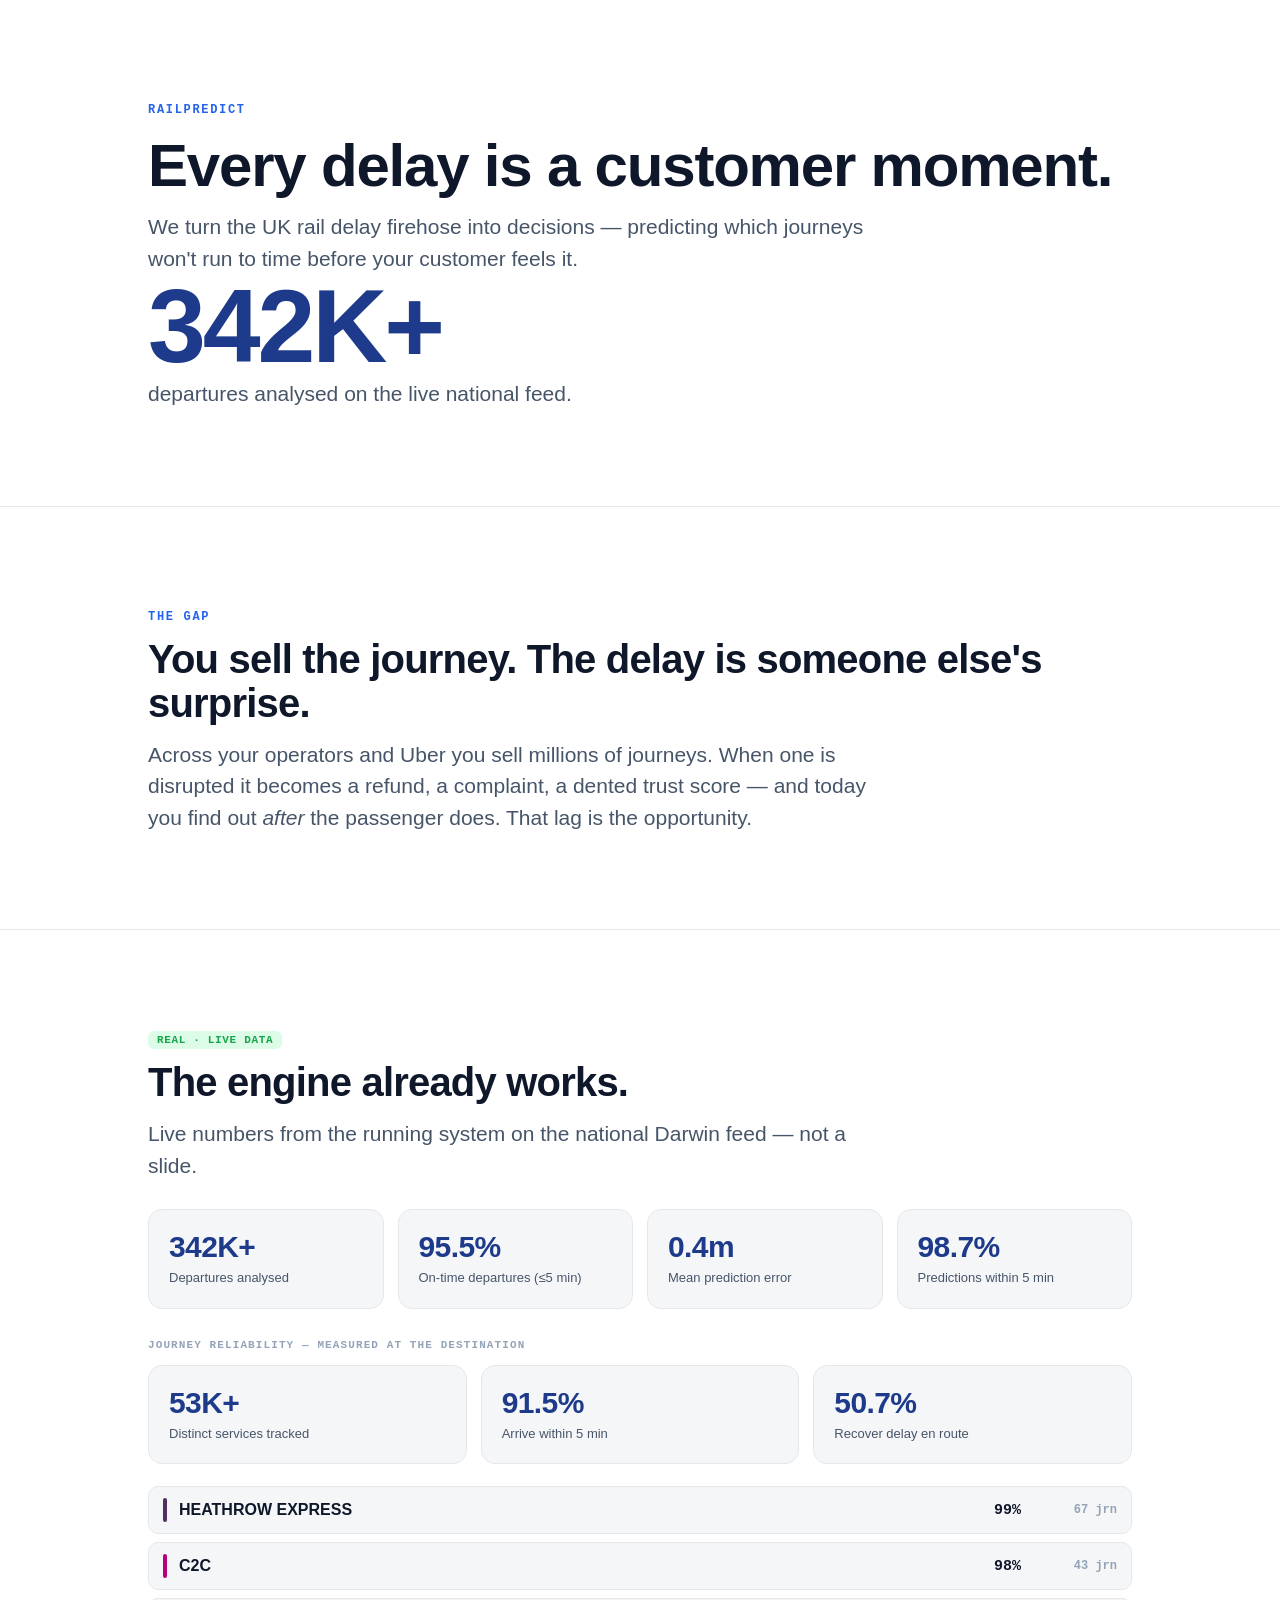
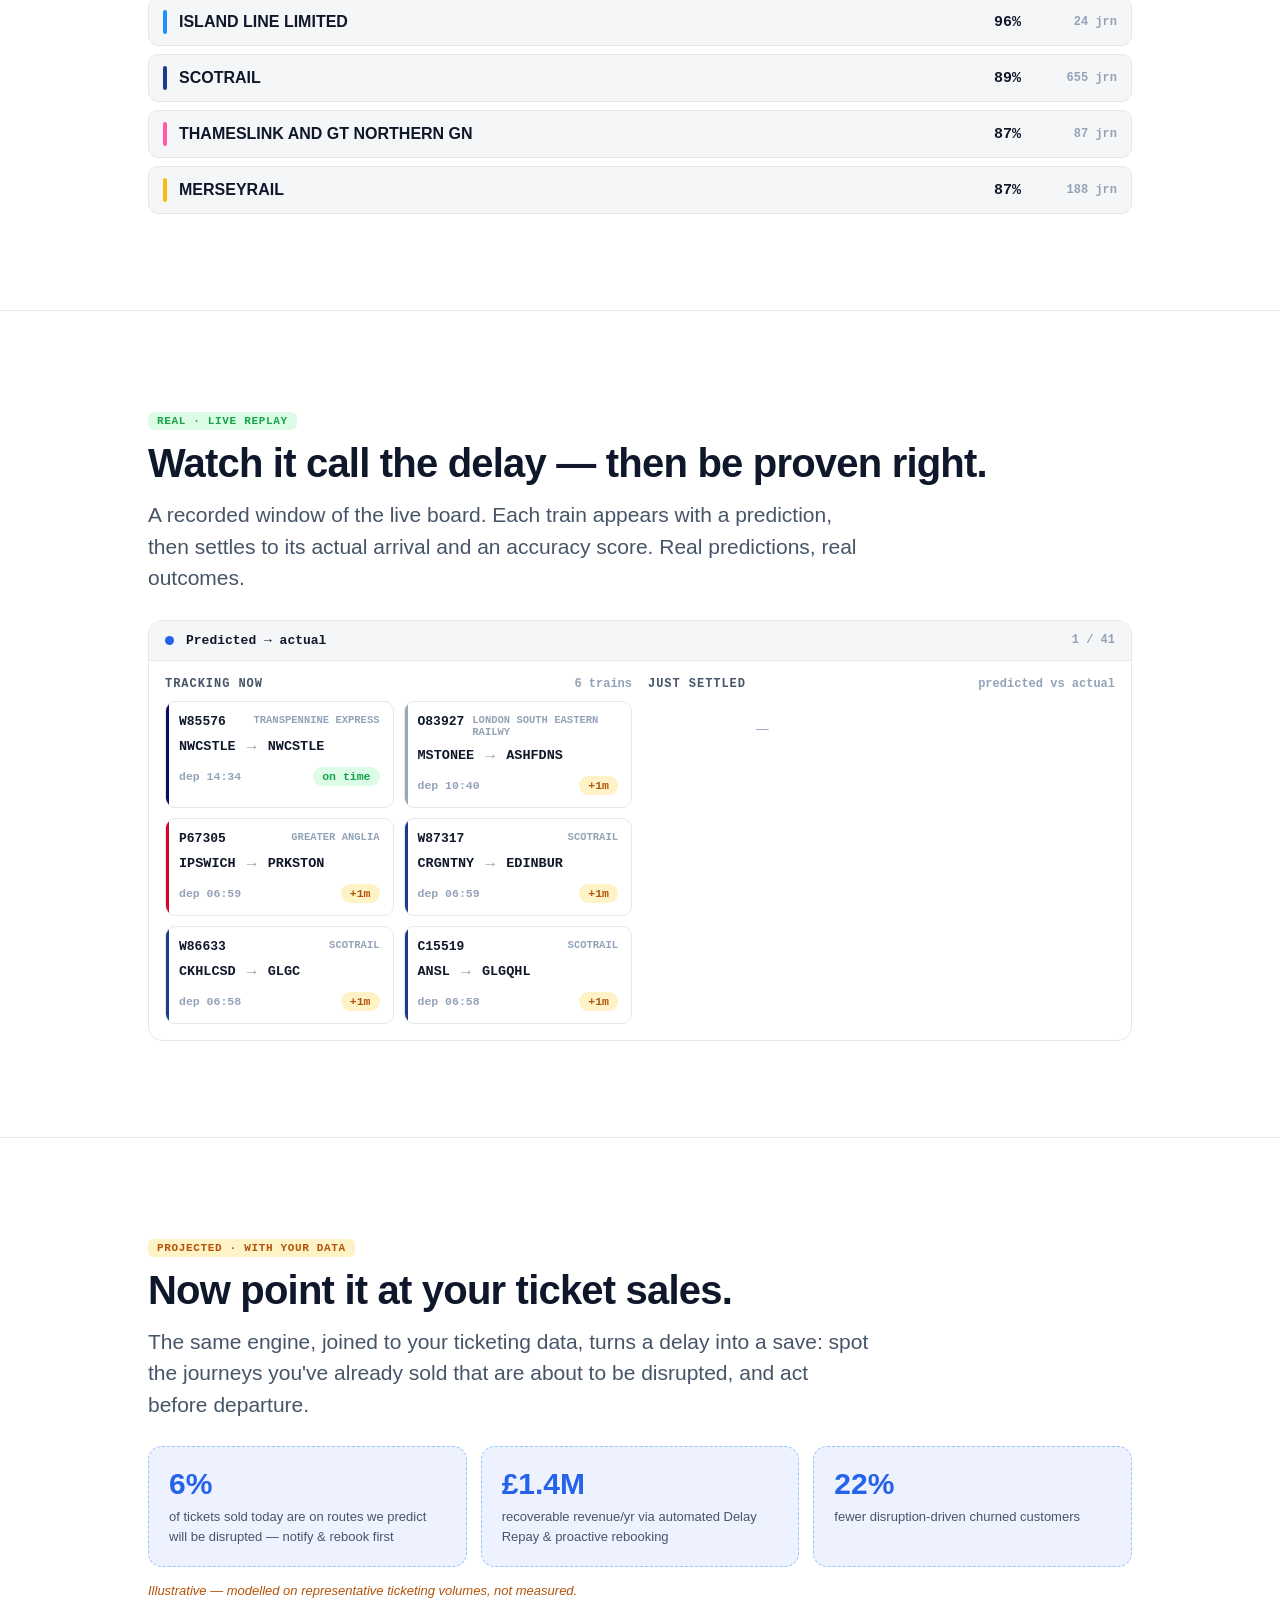
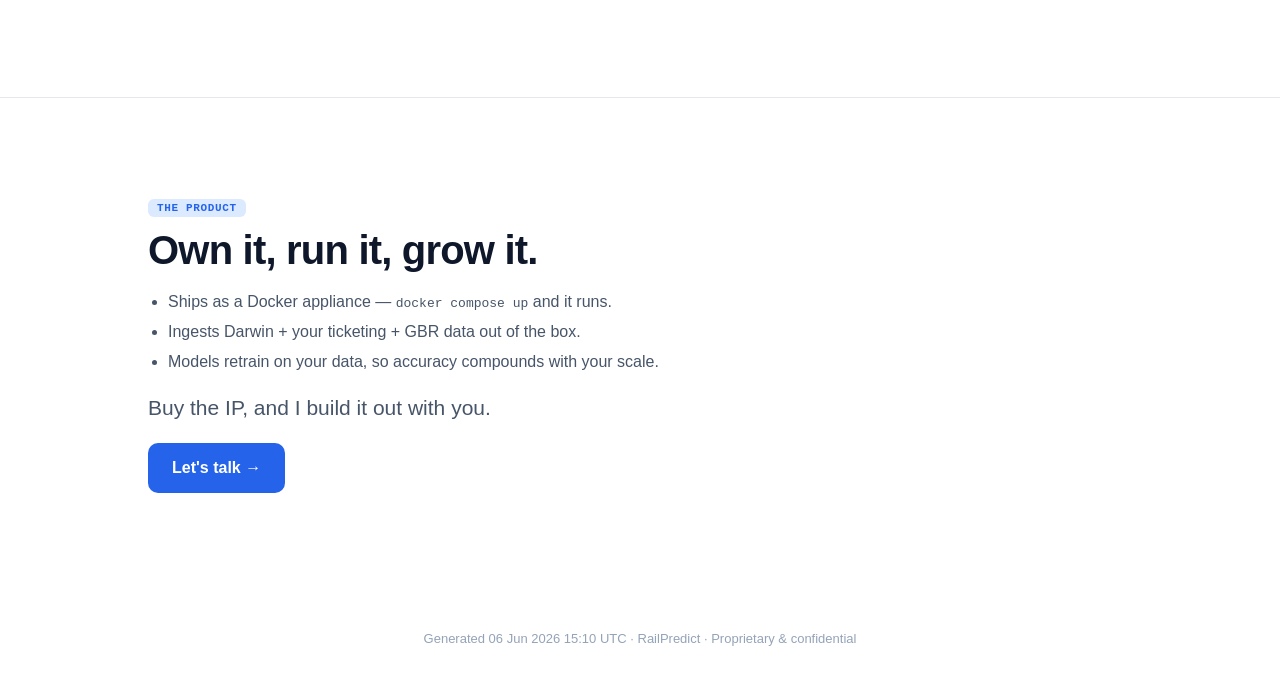
==== docs/demo.html @ 35387212 "chore(demo): track the generated demo site snapshot Commit docs/demo.html (like docs/index.html) so " ====
<!DOCTYPE html>
<html lang="en">
<head>
<meta charset="utf-8">
<meta name="viewport" content="width=device-width, initial-scale=1">
<title>RailPredict — Turning delay data into customer experience</title>
<style>
  :root{
    --bg:#ffffff; --ink:#0f172a; --muted:#475569; --dim:#94a3b8;
    --line:#e5e7eb; --soft:#f5f6f8; --accent:#2563eb; --accent-ink:#1e3a8a;
    --good:#16a34a; --good-bg:#dcfce7; --bad:#dc2626; --bad-bg:#fee2e2;
    --proj:#b45309; --proj-bg:#fef3c7;
    --sans:-apple-system,BlinkMacSystemFont,"Segoe UI",Inter,sans-serif;
    --mono:ui-monospace,"SF Mono",Menlo,monospace;
    --r:14px;
  }
  *{box-sizing:border-box;margin:0;padding:0}
  html{scroll-behavior:smooth}
  body{background:var(--bg);color:var(--ink);font-family:var(--sans);line-height:1.5;-webkit-font-smoothing:antialiased}
  .wrap{max-width:1040px;margin:0 auto;padding:0 28px}
  section{padding:96px 0;border-top:1px solid var(--line)}
  section:first-child{border-top:0}
  .reveal{opacity:0;transform:translateY(18px);transition:opacity .7s ease,transform .7s ease}
  .reveal.in{opacity:1;transform:none}
  @media(prefers-reduced-motion:reduce){.reveal{opacity:1;transform:none;transition:none}}
  .eyebrow{font:700 12px var(--mono);letter-spacing:.14em;text-transform:uppercase;color:var(--accent)}
  h1{font:800 clamp(34px,5vw,60px)/1.05 var(--sans);letter-spacing:-.02em;margin:14px 0}
  h2{font:800 clamp(26px,3.4vw,40px)/1.1 var(--sans);letter-spacing:-.02em;margin:10px 0 14px}
  p.lead{font-size:clamp(17px,2vw,21px);color:var(--muted);max-width:62ch}
  .badge{display:inline-block;font:700 11px var(--mono);letter-spacing:.06em;padding:3px 9px;border-radius:6px}
  .b-real{color:var(--good);background:var(--good-bg)}
  .b-proj{color:var(--proj);background:var(--proj-bg)}
  .kpis{display:grid;grid-template-columns:repeat(4,1fr);gap:14px;margin-top:28px}
  @media(max-width:760px){.kpis{grid-template-columns:repeat(2,1fr)}}
  .kpis3{display:grid;grid-template-columns:repeat(3,1fr);gap:14px;margin-top:14px}
  @media(max-width:760px){.kpis3{grid-template-columns:1fr}}
  .strip-label{font:700 11px var(--mono);letter-spacing:.1em;text-transform:uppercase;color:var(--dim);margin-top:30px}
  .kpi{background:var(--soft);border:1px solid var(--line);border-radius:var(--r);padding:20px}
  .kpi .n{font:800 30px var(--sans);letter-spacing:-.02em;color:var(--accent-ink)}
  .kpi .l{font-size:13px;color:var(--muted);margin-top:4px}
  .hero-n{font:800 clamp(56px,9vw,104px)/1 var(--sans);letter-spacing:-.03em;color:var(--accent-ink)}
  .ops{display:flex;flex-direction:column;gap:8px;margin-top:22px}
  .op{display:flex;align-items:center;gap:12px;background:var(--soft);border:1px solid var(--line);border-radius:10px;padding:11px 14px}
  .op .bar{width:4px;align-self:stretch;border-radius:4px;background:var(--op,#64748b)}
  .op .nm{font-weight:600}
  .op .pct{margin-left:auto;font:700 15px var(--mono)}
  .op .ct{font:600 12px var(--mono);color:var(--dim);width:84px;text-align:right}
  .vis-grid{display:grid;grid-template-columns:repeat(3,1fr);gap:14px;margin-top:26px}
  @media(max-width:760px){.vis-grid{grid-template-columns:1fr}}
  .vcard{background:#eef2ff;border:1px dashed #93c5fd;border-radius:var(--r);padding:20px}
  .vcard .n{font:800 30px var(--sans);color:var(--accent)}
  .vcard .l{font-size:13px;color:var(--muted);margin-top:6px}
  .note{font-size:13px;color:var(--proj);margin-top:14px;font-style:italic}
  .cta{display:inline-block;margin-top:20px;background:var(--accent);color:#fff;font-weight:700;
    padding:13px 24px;border-radius:10px;text-decoration:none}
  .own-list{margin:18px 0 0;padding-left:20px;color:var(--muted)}
  .own-list li{margin:6px 0}
  footer{padding:40px 0;color:var(--dim);font-size:13px;text-align:center}
  /* ---- replay board (light-themed mirror of static/board.js markup) ---- */
  .replay-shell{margin-top:26px;border:1px solid var(--line);border-radius:var(--r);overflow:hidden;background:#fff}
  .replay-bar{display:flex;align-items:center;gap:12px;padding:12px 16px;border-bottom:1px solid var(--line);background:var(--soft)}
  .replay-bar .dot{width:9px;height:9px;border-radius:50%;background:var(--accent);animation:pulse 1.6s infinite}
  @keyframes pulse{0%,100%{opacity:1}50%{opacity:.35}}
  .replay-bar .t{font:700 13px var(--mono)}
  .replay-bar .f{margin-left:auto;font:600 12px var(--mono);color:var(--dim)}
  .zones{display:grid;grid-template-columns:1fr 1fr;gap:16px;padding:16px}
  @media(max-width:760px){.zones{grid-template-columns:1fr}}
  .zone-head{display:flex;justify-content:space-between;align-items:center;margin-bottom:10px}
  .zone-head h3{font:700 12px var(--mono);text-transform:uppercase;letter-spacing:.08em;color:var(--muted)}
  .zone-head .ct{font:600 12px var(--mono);color:var(--dim)}
  .tgrid{display:grid;grid-template-columns:1fr 1fr;gap:10px}
  @media(max-width:520px){.tgrid{grid-template-columns:1fr}}
  .tcard{position:relative;background:#fff;border:1px solid var(--line);border-radius:10px;padding:12px 13px;overflow:hidden}
  .tcard::before{content:"";position:absolute;left:0;top:0;bottom:0;width:3px;background:var(--op,#94a3b8)}
  .tcard.fresh{animation:slidein .5s ease}
  @keyframes slidein{from{opacity:0;transform:translateY(6px)}to{opacity:1;transform:none}}
  .tc-top{display:flex;justify-content:space-between;gap:8px;margin-bottom:6px}
  .tc-hc{font:700 13px var(--mono)}
  .tc-op{font:600 10.5px var(--mono);color:var(--dim);text-transform:uppercase}
  .tc-route{display:flex;align-items:center;gap:4px;margin-bottom:8px}
  .tc-route code{font:700 13.5px var(--mono)}
  .tc-route .ar{color:var(--dim);margin:0 4px}
  .tc-bot{display:flex;justify-content:space-between;align-items:center;gap:8px}
  .tc-sched{font:600 11.5px var(--mono);color:var(--dim)}
  .pchip{font:700 11.5px var(--mono);padding:3px 9px;border-radius:999px}
  .p-ontime{color:var(--good);background:var(--good-bg)}
  .p-min{color:var(--proj);background:var(--proj-bg)}
  .p-late{color:var(--bad);background:var(--bad-bg)}
  .settled-row{display:flex;align-items:center;gap:7px}
  .pa{font:700 11.5px var(--mono)}.pa.pred{color:var(--muted)}.pa.act{color:var(--ink)}
  .acc{font:700 10.5px var(--mono);padding:2px 7px;border-radius:999px;margin-left:auto}
  .acc-good{color:var(--good);background:var(--good-bg)}
  .acc-ok{color:var(--accent);background:#dbeafe}
  .acc-bad{color:var(--bad);background:var(--bad-bg)}
  .panel-empty{color:var(--dim);font-size:13px;padding:18px 0;text-align:center}
</style>
</head>
<body>

<section id="beat-hero" class="reveal"><div class="wrap">
  <span class="eyebrow">RailPredict</span>
  <h1>Every delay is a customer moment.</h1>
  <p class="lead">We turn the UK rail delay firehose into decisions — predicting which journeys won't run to time before your customer feels it.</p>
  <div class="hero-n" data-fill="hero_number">—</div>
  <p class="lead">departures analysed on the live national feed.</p>
</div></section>

<section id="beat-gap" class="reveal"><div class="wrap">
  <span class="eyebrow">The gap</span>
  <h2>You sell the journey. The delay is someone else's surprise.</h2>
  <p class="lead">Across your operators and Uber you sell millions of journeys. When one is disrupted it becomes a refund, a complaint, a dented trust score — and today you find out <em>after</em> the passenger does. That lag is the opportunity.</p>
</div></section>

<section id="beat-proof" class="reveal"><div class="wrap">
  <span class="badge b-real">REAL · LIVE DATA</span>
  <h2>The engine already works.</h2>
  <p class="lead">Live numbers from the running system on the national Darwin feed — not a slide.</p>
  <div class="kpis">
    <div class="kpi"><div class="n" data-fill="hero_number">—</div><div class="l">Departures analysed</div></div>
    <div class="kpi"><div class="n" data-fill="on_time_pct" data-suffix="%">—</div><div class="l">On-time departures (≤5 min)</div></div>
    <div class="kpi"><div class="n" data-fill="mae_mins" data-suffix="m">—</div><div class="l">Mean prediction error</div></div>
    <div class="kpi"><div class="n" data-fill="within_5_pct" data-suffix="%">—</div><div class="l">Predictions within 5 min</div></div>
  </div>
  <div class="strip-label">Journey reliability — measured at the destination</div>
  <div class="kpis3">
    <div class="kpi"><div class="n" data-fill="services_label">—</div><div class="l">Distinct services tracked</div></div>
    <div class="kpi"><div class="n" data-fill="arrival_on_time_pct" data-suffix="%">—</div><div class="l">Arrive within 5 min</div></div>
    <div class="kpi"><div class="n" data-fill="recovered_pct" data-suffix="%">—</div><div class="l">Recover delay en route</div></div>
  </div>
  <div class="ops" id="op-list"></div>
</div></section>

<section id="beat-replay" class="reveal"><div class="wrap">
  <span class="badge b-real">REAL · LIVE REPLAY</span>
  <h2>Watch it call the delay — then be proven right.</h2>
  <p class="lead">A recorded window of the live board. Each train appears with a prediction, then settles to its actual arrival and an accuracy score. Real predictions, real outcomes.</p>
  <div class="replay-shell">
    <div class="replay-bar"><span class="dot"></span><span class="t">Predicted → actual</span><span class="f" id="replay-frame">—</span></div>
    <div class="zones" id="replay-board"><p class="panel-empty">Replay loads as you scroll here…</p></div>
  </div>
</div></section>

<section id="beat-vision" class="reveal"><div class="wrap">
  <span class="badge b-proj">PROJECTED · WITH YOUR DATA</span>
  <h2>Now point it at your ticket sales.</h2>
  <p class="lead">The same engine, joined to your ticketing data, turns a delay into a save: spot the journeys you've already sold that are about to be disrupted, and act before departure.</p>
  <div class="vis-grid">
    <div class="vcard"><div class="n" data-fill="projected.disrupted_tickets_pct" data-suffix="%">—</div><div class="l">of tickets sold today are on routes we predict will be disrupted — notify &amp; rebook first</div></div>
    <div class="vcard"><div class="n" data-fill="projected.recoverable_revenue">—</div><div class="l">recoverable revenue/yr via automated Delay Repay &amp; proactive rebooking</div></div>
    <div class="vcard"><div class="n" data-fill="projected.churn_reduction_pct" data-suffix="%">—</div><div class="l">fewer disruption-driven churned customers</div></div>
  </div>
  <p class="note" data-fill="projected.note">—</p>
</div></section>

<section id="beat-own" class="reveal"><div class="wrap">
  <span class="badge" style="color:var(--accent);background:#dbeafe">THE PRODUCT</span>
  <h2>Own it, run it, grow it.</h2>
  <ul class="own-list">
    <li>Ships as a Docker appliance — <code>docker compose up</code> and it runs.</li>
    <li>Ingests Darwin + your ticketing + GBR data out of the box.</li>
    <li>Models retrain on your data, so accuracy compounds with your scale.</li>
  </ul>
  <p class="lead" style="margin-top:18px">Buy the IP, and I build it out with you.</p>
  <a class="cta" href="mailto:mikolaj.mikuliszyn@gmail.com">Let's talk →</a>
</div></section>

<footer>Generated <span data-fill="generated_at">—</span> · RailPredict · Proprietary &amp; confidential</footer>

<script>window.DEMO = {"generated_at":"06 Jun 2026 15:10 UTC","hero_number":"342K+","hero_observations":341788,"services_count":52887,"services_label":"53K+","on_time_pct":95.4928201107119,"mae_mins":0.36182547135736476,"within_5_pct":98.67297551108864,"arrival_on_time_pct":91.46350555431297,"recovered_pct":50.6523521956311,"operators":[{"name":"HEATHROW EXPRESS","brand":"#532e63","on_time_pct":98.50746268656717,"journeys":67},{"name":"C2C","brand":"#b7007c","on_time_pct":97.67441860465117,"journeys":43},{"name":"ISLAND LINE LIMITED","brand":"#1e90ff","on_time_pct":95.83333333333333,"journeys":24},{"name":"SCOTRAIL","brand":"#1e3a8a","on_time_pct":88.54961832061069,"journeys":655},{"name":"THAMESLINK AND GT NORTHERN GN","brand":"#ff5aa7","on_time_pct":87.35632183908046,"journeys":87},{"name":"MERSEYRAIL","brand":"#fdb913","on_time_pct":86.70212765957447,"journeys":188}],"frames":[{"tracking":[{"rid":"202606068785576","operator":"TRANSPENNINE EXPRESS","brand":"#0a0a64","label":"W85576","origin":"NWCSTLE","dest":"NWCSTLE","scheduled":"14:34","predicted":-21},{"rid":"202606067983927","operator":"LONDON SOUTH EASTERN RAILWY","brand":"#9aa7b4","label":"O83927","origin":"MSTONEE","dest":"ASHFDNS","scheduled":"10:40","predicted":1},{"rid":"202606068067305","operator":"GREATER ANGLIA","brand":"#d70428","label":"P67305","origin":"IPSWICH","dest":"PRKSTON","scheduled":"06:59","predicted":1},{"rid":"202606068787317","operator":"SCOTRAIL","brand":"#1e3a8a","label":"W87317","origin":"CRGNTNY","dest":"EDINBUR","scheduled":"06:59","predicted":1},{"rid":"202606068786633","operator":"SCOTRAIL","brand":"#1e3a8a","label":"W86633","origin":"CKHLCSD","dest":"GLGC","scheduled":"06:58","predicted":1},{"rid":"202606066715519","operator":"SCOTRAIL","brand":"#1e3a8a","label":"C15519","origin":"ANSL","dest":"GLGQHL","scheduled":"06:58","predicted":1}],"settled":[]},{"tracking":[{"rid":"202606067983927","operator":"LONDON SOUTH EASTERN RAILWY","brand":"#9aa7b4","label":"O83927","origin":"MSTONEE","dest":"ASHFDNS","scheduled":"10:40","predicted":1},{"rid":"202606068067305","operator":"GREATER ANGLIA","brand":"#d70428","label":"P67305","origin":"IPSWICH","dest":"PRKSTON","scheduled":"06:59","predicted":1},{"rid":"202606068787317","operator":"SCOTRAIL","brand":"#1e3a8a","label":"W87317","origin":"CRGNTNY","dest":"EDINBUR","scheduled":"06:59","predicted":1},{"rid":"202606068786633","operator":"SCOTRAIL","brand":"#1e3a8a","label":"W86633","origin":"CKHLCSD","dest":"GLGC","scheduled":"06:58","predicted":1},{"rid":"202606066715519","operator":"SCOTRAIL","brand":"#1e3a8a","label":"C15519","origin":"ANSL","dest":"GLGQHL","scheduled":"06:58","predicted":1},{"rid":"202606068704546","operator":"HULL TRAINS","brand":"#1d1d1b","label":"W04546","origin":"HULLSS","dest":"HULL","scheduled":"06:58","predicted":1}],"settled":[{"rid":"202606068785576","operator":"TRANSPENNINE EXPRESS","brand":"#0a0a64","label":"W85576","origin":"NWCSTLE","dest":"NWCSTLE","predicted":-21,"actual":1,"delta":22}]},{"tracking":[{"rid":"202606068067305","operator":"GREATER ANGLIA","brand":"#d70428","label":"P67305","origin":"IPSWICH","dest":"PRKSTON","scheduled":"06:59","predicted":1},{"rid":"202606068787317","operator":"SCOTRAIL","brand":"#1e3a8a","label":"W87317","origin":"CRGNTNY","dest":"EDINBUR","scheduled":"06:59","predicted":1},{"rid":"202606068786633","operator":"SCOTRAIL","brand":"#1e3a8a","label":"W86633","origin":"CKHLCSD","dest":"GLGC","scheduled":"06:58","predicted":1},{"rid":"202606066715519","operator":"SCOTRAIL","brand":"#1e3a8a","label":"C15519","origin":"ANSL","dest":"GLGQHL","scheduled":"06:58","predicted":1},{"rid":"202606068704546","operator":"HULL TRAINS","brand":"#1d1d1b","label":"W04546","origin":"HULLSS","dest":"HULL","scheduled":"06:58","predicted":1},{"rid":"202606068786855","operator":"SCOTRAIL","brand":"#1e3a8a","label":"W86855","origin":"DALMUIR","dest":"DALMUIR","scheduled":"06:58","predicted":1}],"settled":[{"rid":"202606067983927","operator":"LONDON SOUTH EASTERN RAILWY","brand":"#9aa7b4","label":"O83927","origin":"MSTONEE","dest":"ASHFDNS","predicted":1,"actual":120,"delta":119},{"rid":"202606068785576","operator":"TRANSPENNINE EXPRESS","brand":"#0a0a64","label":"W85576","origin":"NWCSTLE","dest":"NWCSTLE","predicted":-21,"actual":1,"delta":22}]},{"tracking":[{"rid":"202606068787317","operator":"SCOTRAIL","brand":"#1e3a8a","label":"W87317","origin":"CRGNTNY","dest":"EDINBUR","scheduled":"06:59","predicted":1},{"rid":"202606068786633","operator":"SCOTRAIL","brand":"#1e3a8a","label":"W86633","origin":"CKHLCSD","dest":"GLGC","scheduled":"06:58","predicted":1},{"rid":"202606066715519","operator":"SCOTRAIL","brand":"#1e3a8a","label":"C15519","origin":"ANSL","dest":"GLGQHL","scheduled":"06:58","predicted":1},{"rid":"202606068704546","operator":"HULL TRAINS","brand":"#1d1d1b","label":"W04546","origin":"HULLSS","dest":"HULL","scheduled":"06:58","predicted":1},{"rid":"202606068786855","operator":"SCOTRAIL","brand":"#1e3a8a","label":"W86855","origin":"DALMUIR","dest":"DALMUIR","scheduled":"06:58","predicted":1},{"rid":"202606066712055","operator":"THAMESLINK AND GT NORTHERN TL","brand":"#ff5aa7","label":"C12055","origin":"DUNT","dest":"LUTOBUS","scheduled":"06:58","predicted":1}],"settled":[{"rid":"202606068067305","operator":"GREATER ANGLIA","brand":"#d70428","label":"P67305","origin":"IPSWICH","dest":"PRKSTON","predicted":1,"actual":-1,"delta":2},{"rid":"202606067983927","operator":"LONDON SOUTH EASTERN RAILWY","brand":"#9aa7b4","label":"O83927","origin":"MSTONEE","dest":"ASHFDNS","predicted":1,"actual":120,"delta":119},{"rid":"202606068785576","operator":"TRANSPENNINE EXPRESS","brand":"#0a0a64","label":"W85576","origin":"NWCSTLE","dest":"NWCSTLE","predicted":-21,"actual":1,"delta":22}]},{"tracking":[{"rid":"202606068786633","operator":"SCOTRAIL","brand":"#1e3a8a","label":"W86633","origin":"CKHLCSD","dest":"GLGC","scheduled":"06:58","predicted":1},{"rid":"202606066715519","operator":"SCOTRAIL","brand":"#1e3a8a","label":"C15519","origin":"ANSL","dest":"GLGQHL","scheduled":"06:58","predicted":1},{"rid":"202606068704546","operator":"HULL TRAINS","brand":"#1d1d1b","label":"W04546","origin":"HULLSS","dest":"HULL","scheduled":"06:58","predicted":1},{"rid":"202606068786855","operator":"SCOTRAIL","brand":"#1e3a8a","label":"W86855","origin":"DALMUIR","dest":"DALMUIR","scheduled":"06:58","predicted":1},{"rid":"202606066712055","operator":"THAMESLINK AND GT NORTHERN TL","brand":"#ff5aa7","label":"C12055","origin":"DUNT","dest":"LUTOBUS","scheduled":"06:58","predicted":1},{"rid":"202606068001898","operator":"GREATER ANGLIA","brand":"#d70428","label":"P01898","origin":"IPSWICH","dest":"FLXSTOW","scheduled":"06:58","predicted":1}],"settled":[{"rid":"202606068787317","operator":"SCOTRAIL","brand":"#1e3a8a","label":"W87317","origin":"CRGNTNY","dest":"EDINBUR","predicted":1,"actual":0,"delta":1},{"rid":"202606068067305","operator":"GREATER ANGLIA","brand":"#d70428","label":"P67305","origin":"IPSWICH","dest":"PRKSTON","predicted":1,"actual":-1,"delta":2},{"rid":"202606067983927","operator":"LONDON SOUTH EASTERN RAILWY","brand":"#9aa7b4","label":"O83927","origin":"MSTONEE","dest":"ASHFDNS","predicted":1,"actual":120,"delta":119},{"rid":"202606068785576","operator":"TRANSPENNINE EXPRESS","brand":"#0a0a64","label":"W85576","origin":"NWCSTLE","dest":"NWCSTLE","predicted":-21,"actual":1,"delta":22}]},{"tracking":[{"rid":"202606066715519","operator":"SCOTRAIL","brand":"#1e3a8a","label":"C15519","origin":"ANSL","dest":"GLGQHL","scheduled":"06:58","predicted":1},{"rid":"202606068704546","operator":"HULL TRAINS","brand":"#1d1d1b","label":"W04546","origin":"HULLSS","dest":"HULL","scheduled":"06:58","predicted":1},{"rid":"202606068786855","operator":"SCOTRAIL","brand":"#1e3a8a","label":"W86855","origin":"DALMUIR","dest":"DALMUIR","scheduled":"06:58","predicted":1},{"rid":"202606066712055","operator":"THAMESLINK AND GT NORTHERN TL","brand":"#ff5aa7","label":"C12055","origin":"DUNT","dest":"LUTOBUS","scheduled":"06:58","predicted":1},{"rid":"202606068001898","operator":"GREATER ANGLIA","brand":"#d70428","label":"P01898","origin":"IPSWICH","dest":"FLXSTOW","scheduled":"06:58","predicted":1},{"rid":"202606068065273","operator":"NORTHERN","brand":"#262262","label":"P65273","origin":"ADWICK","dest":"ADWICK","scheduled":"06:57","predicted":1}],"settled":[{"rid":"202606068786633","operator":"SCOTRAIL","brand":"#1e3a8a","label":"W86633","origin":"CKHLCSD","dest":"GLGC","predicted":1,"actual":1,"delta":0},{"rid":"202606068787317","operator":"SCOTRAIL","brand":"#1e3a8a","label":"W87317","origin":"CRGNTNY","dest":"EDINBUR","predicted":1,"actual":0,"delta":1},{"rid":"202606068067305","operator":"GREATER ANGLIA","brand":"#d70428","label":"P67305","origin":"IPSWICH","dest":"PRKSTON","predicted":1,"actual":-1,"delta":2},{"rid":"202606067983927","operator":"LONDON SOUTH EASTERN RAILWY","brand":"#9aa7b4","label":"O83927","origin":"MSTONEE","dest":"ASHFDNS","predicted":1,"actual":120,"delta":119}]},{"tracking":[{"rid":"202606068704546","operator":"HULL TRAINS","brand":"#1d1d1b","label":"W04546","origin":"HULLSS","dest":"HULL","scheduled":"06:58","predicted":1},{"rid":"202606068786855","operator":"SCOTRAIL","brand":"#1e3a8a","label":"W86855","origin":"DALMUIR","dest":"DALMUIR","scheduled":"06:58","predicted":1},{"rid":"202606066712055","operator":"THAMESLINK AND GT NORTHERN TL","brand":"#ff5aa7","label":"C12055","origin":"DUNT","dest":"LUTOBUS","scheduled":"06:58","predicted":1},{"rid":"202606068001898","operator":"GREATER ANGLIA","brand":"#d70428","label":"P01898","origin":"IPSWICH","dest":"FLXSTOW","scheduled":"06:58","predicted":1},{"rid":"202606068065273","operator":"NORTHERN","brand":"#262262","label":"P65273","origin":"ADWICK","dest":"ADWICK","scheduled":"06:57","predicted":1},{"rid":"202606068090911","operator":"LONDON SOUTH EASTERN RAILWY","brand":"#9aa7b4","label":"P90911","origin":"GLNGDEP","dest":"GLNGHMK","scheduled":"06:57","predicted":1}],"settled":[{"rid":"202606066715519","operator":"SCOTRAIL","brand":"#1e3a8a","label":"C15519","origin":"ANSL","dest":"GLGQHL","predicted":1,"actual":0,"delta":1},{"rid":"202606068786633","operator":"SCOTRAIL","brand":"#1e3a8a","label":"W86633","origin":"CKHLCSD","dest":"GLGC","predicted":1,"actual":1,"delta":0},{"rid":"202606068787317","operator":"SCOTRAIL","brand":"#1e3a8a","label":"W87317","origin":"CRGNTNY","dest":"EDINBUR","predicted":1,"actual":0,"delta":1},{"rid":"202606068067305","operator":"GREATER ANGLIA","brand":"#d70428","label":"P67305","origin":"IPSWICH","dest":"PRKSTON","predicted":1,"actual":-1,"delta":2}]},{"tracking":[{"rid":"202606068786855","operator":"SCOTRAIL","brand":"#1e3a8a","label":"W86855","origin":"DALMUIR","dest":"DALMUIR","scheduled":"06:58","predicted":1},{"rid":"202606066712055","operator":"THAMESLINK AND GT NORTHERN TL","brand":"#ff5aa7","label":"C12055","origin":"DUNT","dest":"LUTOBUS","scheduled":"06:58","predicted":1},{"rid":"202606068001898","operator":"GREATER ANGLIA","brand":"#d70428","label":"P01898","origin":"IPSWICH","dest":"FLXSTOW","scheduled":"06:58","predicted":1},{"rid":"202606068065273","operator":"NORTHERN","brand":"#262262","label":"P65273","origin":"ADWICK","dest":"ADWICK","scheduled":"06:57","predicted":1},{"rid":"202606068090911","operator":"LONDON SOUTH EASTERN RAILWY","brand":"#9aa7b4","label":"P90911","origin":"GLNGDEP","dest":"GLNGHMK","scheduled":"06:57","predicted":1},{"rid":"202606067101367","operator":"CROSSCOUNTRY","brand":"#660f21","label":"G01367","origin":"CRGNTNY","dest":"EDINBUR","scheduled":"06:57","predicted":1}],"settled":[{"rid":"202606068704546","operator":"HULL TRAINS","brand":"#1d1d1b","label":"W04546","origin":"HULLSS","dest":"HULL","predicted":1,"actual":0,"delta":1},{"rid":"202606066715519","operator":"SCOTRAIL","brand":"#1e3a8a","label":"C15519","origin":"ANSL","dest":"GLGQHL","predicted":1,"actual":0,"delta":1},{"rid":"202606068786633","operator":"SCOTRAIL","brand":"#1e3a8a","label":"W86633","origin":"CKHLCSD","dest":"GLGC","predicted":1,"actual":1,"delta":0},{"rid":"202606068787317","operator":"SCOTRAIL","brand":"#1e3a8a","label":"W87317","origin":"CRGNTNY","dest":"EDINBUR","predicted":1,"actual":0,"delta":1}]},{"tracking":[{"rid":"202606066712055","operator":"THAMESLINK AND GT NORTHERN TL","brand":"#ff5aa7","label":"C12055","origin":"DUNT","dest":"LUTOBUS","scheduled":"06:58","predicted":1},{"rid":"202606068001898","operator":"GREATER ANGLIA","brand":"#d70428","label":"P01898","origin":"IPSWICH","dest":"FLXSTOW","scheduled":"06:58","predicted":1},{"rid":"202606068065273","operator":"NORTHERN","brand":"#262262","label":"P65273","origin":"ADWICK","dest":"ADWICK","scheduled":"06:57","predicted":1},{"rid":"202606068090911","operator":"LONDON SOUTH EASTERN RAILWY","brand":"#9aa7b4","label":"P90911","origin":"GLNGDEP","dest":"GLNGHMK","scheduled":"06:57","predicted":1},{"rid":"202606067101367","operator":"CROSSCOUNTRY","brand":"#660f21","label":"G01367","origin":"CRGNTNY","dest":"EDINBUR","scheduled":"06:57","predicted":1},{"rid":"202606068067299","operator":"GREATER ANGLIA","brand":"#d70428","label":"P67299","origin":"MANNGTR","dest":"HARWICH","scheduled":"06:56","predicted":1}],"settled":[{"rid":"202606068786855","operator":"SCOTRAIL","brand":"#1e3a8a","label":"W86855","origin":"DALMUIR","dest":"DALMUIR","predicted":1,"actual":-2,"delta":3},{"rid":"202606068704546","operator":"HULL TRAINS","brand":"#1d1d1b","label":"W04546","origin":"HULLSS","dest":"HULL","predicted":1,"actual":0,"delta":1},{"rid":"202606066715519","operator":"SCOTRAIL","brand":"#1e3a8a","label":"C15519","origin":"ANSL","dest":"GLGQHL","predicted":1,"actual":0,"delta":1},{"rid":"202606068786633","operator":"SCOTRAIL","brand":"#1e3a8a","label":"W86633","origin":"CKHLCSD","dest":"GLGC","predicted":1,"actual":1,"delta":0}]},{"tracking":[{"rid":"202606068001898","operator":"GREATER ANGLIA","brand":"#d70428","label":"P01898","origin":"IPSWICH","dest":"FLXSTOW","scheduled":"06:58","predicted":1},{"rid":"202606068065273","operator":"NORTHERN","brand":"#262262","label":"P65273","origin":"ADWICK","dest":"ADWICK","scheduled":"06:57","predicted":1},{"rid":"202606068090911","operator":"LONDON SOUTH EASTERN RAILWY","brand":"#9aa7b4","label":"P90911","origin":"GLNGDEP","dest":"GLNGHMK","scheduled":"06:57","predicted":1},{"rid":"202606067101367","operator":"CROSSCOUNTRY","brand":"#660f21","label":"G01367","origin":"CRGNTNY","dest":"EDINBUR","scheduled":"06:57","predicted":1},{"rid":"202606068067299","operator":"GREATER ANGLIA","brand":"#d70428","label":"P67299","origin":"MANNGTR","dest":"HARWICH","scheduled":"06:56","predicted":1},{"rid":"202606067130237","operator":"MERSEYRAIL","brand":"#fdb913","label":"G30237","origin":"HBOLTN","dest":"LVRPLCH","scheduled":"06:56","predicted":1}],"settled":[{"rid":"202606066712055","operator":"THAMESLINK AND GT NORTHERN TL","brand":"#ff5aa7","label":"C12055","origin":"DUNT","dest":"LUTOBUS","predicted":1,"actual":0,"delta":1},{"rid":"202606068786855","operator":"SCOTRAIL","brand":"#1e3a8a","label":"W86855","origin":"DALMUIR","dest":"DALMUIR","predicted":1,"actual":-2,"delta":3},{"rid":"202606068704546","operator":"HULL TRAINS","brand":"#1d1d1b","label":"W04546","origin":"HULLSS","dest":"HULL","predicted":1,"actual":0,"delta":1},{"rid":"202606066715519","operator":"SCOTRAIL","brand":"#1e3a8a","label":"C15519","origin":"ANSL","dest":"GLGQHL","predicted":1,"actual":0,"delta":1}]},{"tracking":[{"rid":"202606068065273","operator":"NORTHERN","brand":"#262262","label":"P65273","origin":"ADWICK","dest":"ADWICK","scheduled":"06:57","predicted":1},{"rid":"202606068090911","operator":"LONDON SOUTH EASTERN RAILWY","brand":"#9aa7b4","label":"P90911","origin":"GLNGDEP","dest":"GLNGHMK","scheduled":"06:57","predicted":1},{"rid":"202606067101367","operator":"CROSSCOUNTRY","brand":"#660f21","label":"G01367","origin":"CRGNTNY","dest":"EDINBUR","scheduled":"06:57","predicted":1},{"rid":"202606068067299","operator":"GREATER ANGLIA","brand":"#d70428","label":"P67299","origin":"MANNGTR","dest":"HARWICH","scheduled":"06:56","predicted":1},{"rid":"202606067130237","operator":"MERSEYRAIL","brand":"#fdb913","label":"G30237","origin":"HBOLTN","dest":"LVRPLCH","scheduled":"06:56","predicted":1},{"rid":"202606066742764","operator":"GWR","brand":"#9aa7b4","label":"C42764","origin":"EXETTMD","dest":"EXETRSD","scheduled":"06:56","predicted":1}],"settled":[{"rid":"202606068001898","operator":"GREATER ANGLIA","brand":"#d70428","label":"P01898","origin":"IPSWICH","dest":"FLXSTOW","predicted":1,"actual":0,"delta":1},{"rid":"202606066712055","operator":"THAMESLINK AND GT NORTHERN TL","brand":"#ff5aa7","label":"C12055","origin":"DUNT","dest":"LUTOBUS","predicted":1,"actual":0,"delta":1},{"rid":"202606068786855","operator":"SCOTRAIL","brand":"#1e3a8a","label":"W86855","origin":"DALMUIR","dest":"DALMUIR","predicted":1,"actual":-2,"delta":3},{"rid":"202606068704546","operator":"HULL TRAINS","brand":"#1d1d1b","label":"W04546","origin":"HULLSS","dest":"HULL","predicted":1,"actual":0,"delta":1}]},{"tracking":[{"rid":"202606068090911","operator":"LONDON SOUTH EASTERN RAILWY","brand":"#9aa7b4","label":"P90911","origin":"GLNGDEP","dest":"GLNGHMK","scheduled":"06:57","predicted":1},{"rid":"202606067101367","operator":"CROSSCOUNTRY","brand":"#660f21","label":"G01367","origin":"CRGNTNY","dest":"EDINBUR","scheduled":"06:57","predicted":1},{"rid":"202606068067299","operator":"GREATER ANGLIA","brand":"#d70428","label":"P67299","origin":"MANNGTR","dest":"HARWICH","scheduled":"06:56","predicted":1},{"rid":"202606067130237","operator":"MERSEYRAIL","brand":"#fdb913","label":"G30237","origin":"HBOLTN","dest":"LVRPLCH","scheduled":"06:56","predicted":1},{"rid":"202606066742764","operator":"GWR","brand":"#9aa7b4","label":"C42764","origin":"EXETTMD","dest":"EXETRSD","scheduled":"06:56","predicted":1},{"rid":"202606068381720","operator":"AVANTI WEST COAST","brand":"#11354e","label":"S81720","origin":"LNGSTCS","dest":"CREWE","scheduled":"06:56","predicted":1}],"settled":[{"rid":"202606068065273","operator":"NORTHERN","brand":"#262262","label":"P65273","origin":"ADWICK","dest":"ADWICK","predicted":1,"actual":-1,"delta":2},{"rid":"202606068001898","operator":"GREATER ANGLIA","brand":"#d70428","label":"P01898","origin":"IPSWICH","dest":"FLXSTOW","predicted":1,"actual":0,"delta":1},{"rid":"202606066712055","operator":"THAMESLINK AND GT NORTHERN TL","brand":"#ff5aa7","label":"C12055","origin":"DUNT","dest":"LUTOBUS","predicted":1,"actual":0,"delta":1},{"rid":"202606068786855","operator":"SCOTRAIL","brand":"#1e3a8a","label":"W86855","origin":"DALMUIR","dest":"DALMUIR","predicted":1,"actual":-2,"delta":3}]},{"tracking":[{"rid":"202606067101367","operator":"CROSSCOUNTRY","brand":"#660f21","label":"G01367","origin":"CRGNTNY","dest":"EDINBUR","scheduled":"06:57","predicted":1},{"rid":"202606068067299","operator":"GREATER ANGLIA","brand":"#d70428","label":"P67299","origin":"MANNGTR","dest":"HARWICH","scheduled":"06:56","predicted":1},{"rid":"202606067130237","operator":"MERSEYRAIL","brand":"#fdb913","label":"G30237","origin":"HBOLTN","dest":"LVRPLCH","scheduled":"06:56","predicted":1},{"rid":"202606066742764","operator":"GWR","brand":"#9aa7b4","label":"C42764","origin":"EXETTMD","dest":"EXETRSD","scheduled":"06:56","predicted":1},{"rid":"202606068381720","operator":"AVANTI WEST COAST","brand":"#11354e","label":"S81720","origin":"LNGSTCS","dest":"CREWE","scheduled":"06:56","predicted":1},{"rid":"202606066712380","operator":"THAMESLINK AND GT NORTHERN TL","brand":"#ff5aa7","label":"C12380","origin":"HATFBUS","dest":"STALBUS","scheduled":"06:55","predicted":1}],"settled":[{"rid":"202606068090911","operator":"LONDON SOUTH EASTERN RAILWY","brand":"#9aa7b4","label":"P90911","origin":"GLNGDEP","dest":"GLNGHMK","predicted":1,"actual":0,"delta":1},{"rid":"202606068065273","operator":"NORTHERN","brand":"#262262","label":"P65273","origin":"ADWICK","dest":"ADWICK","predicted":1,"actual":-1,"delta":2},{"rid":"202606068001898","operator":"GREATER ANGLIA","brand":"#d70428","label":"P01898","origin":"IPSWICH","dest":"FLXSTOW","predicted":1,"actual":0,"delta":1},{"rid":"202606066712055","operator":"THAMESLINK AND GT NORTHERN TL","brand":"#ff5aa7","label":"C12055","origin":"DUNT","dest":"LUTOBUS","predicted":1,"actual":0,"delta":1}]},{"tracking":[{"rid":"202606068067299","operator":"GREATER ANGLIA","brand":"#d70428","label":"P67299","origin":"MANNGTR","dest":"HARWICH","scheduled":"06:56","predicted":1},{"rid":"202606067130237","operator":"MERSEYRAIL","brand":"#fdb913","label":"G30237","origin":"HBOLTN","dest":"LVRPLCH","scheduled":"06:56","predicted":1},{"rid":"202606066742764","operator":"GWR","brand":"#9aa7b4","label":"C42764","origin":"EXETTMD","dest":"EXETRSD","scheduled":"06:56","predicted":1},{"rid":"202606068381720","operator":"AVANTI WEST COAST","brand":"#11354e","label":"S81720","origin":"LNGSTCS","dest":"CREWE","scheduled":"06:56","predicted":1},{"rid":"202606066712380","operator":"THAMESLINK AND GT NORTHERN TL","brand":"#ff5aa7","label":"C12380","origin":"HATFBUS","dest":"STALBUS","scheduled":"06:55","predicted":1},{"rid":"202606067197984","operator":"LONDON OVERGROUND","brand":"#ee7d11","label":"G97984","origin":"UPMNSP6","dest":"ROMFORD","scheduled":"06:55","predicted":1}],"settled":[{"rid":"202606067101367","operator":"CROSSCOUNTRY","brand":"#660f21","label":"G01367","origin":"CRGNTNY","dest":"EDINBUR","predicted":1,"actual":0,"delta":1},{"rid":"202606068090911","operator":"LONDON SOUTH EASTERN RAILWY","brand":"#9aa7b4","label":"P90911","origin":"GLNGDEP","dest":"GLNGHMK","predicted":1,"actual":0,"delta":1},{"rid":"202606068065273","operator":"NORTHERN","brand":"#262262","label":"P65273","origin":"ADWICK","dest":"ADWICK","predicted":1,"actual":-1,"delta":2},{"rid":"202606068001898","operator":"GREATER ANGLIA","brand":"#d70428","label":"P01898","origin":"IPSWICH","dest":"FLXSTOW","predicted":1,"actual":0,"delta":1}]},{"tracking":[{"rid":"202606067130237","operator":"MERSEYRAIL","brand":"#fdb913","label":"G30237","origin":"HBOLTN","dest":"LVRPLCH","scheduled":"06:56","predicted":1},{"rid":"202606066742764","operator":"GWR","brand":"#9aa7b4","label":"C42764","origin":"EXETTMD","dest":"EXETRSD","scheduled":"06:56","predicted":1},{"rid":"202606068381720","operator":"AVANTI WEST COAST","brand":"#11354e","label":"S81720","origin":"LNGSTCS","dest":"CREWE","scheduled":"06:56","predicted":1},{"rid":"202606066712380","operator":"THAMESLINK AND GT NORTHERN TL","brand":"#ff5aa7","label":"C12380","origin":"HATFBUS","dest":"STALBUS","scheduled":"06:55","predicted":1},{"rid":"202606067197984","operator":"LONDON OVERGROUND","brand":"#ee7d11","label":"G97984","origin":"UPMNSP6","dest":"ROMFORD","scheduled":"06:55","predicted":1},{"rid":"202606067033428","operator":"LONDON OVERGROUND","brand":"#ee7d11","label":"F33428","origin":"EUSTON","dest":"WLSDTMD","scheduled":"06:55","predicted":1}],"settled":[{"rid":"202606068067299","operator":"GREATER ANGLIA","brand":"#d70428","label":"P67299","origin":"MANNGTR","dest":"HARWICH","predicted":1,"actual":-1,"delta":2},{"rid":"202606067101367","operator":"CROSSCOUNTRY","brand":"#660f21","label":"G01367","origin":"CRGNTNY","dest":"EDINBUR","predicted":1,"actual":0,"delta":1},{"rid":"202606068090911","operator":"LONDON SOUTH EASTERN RAILWY","brand":"#9aa7b4","label":"P90911","origin":"GLNGDEP","dest":"GLNGHMK","predicted":1,"actual":0,"delta":1},{"rid":"202606068065273","operator":"NORTHERN","brand":"#262262","label":"P65273","origin":"ADWICK","dest":"ADWICK","predicted":1,"actual":-1,"delta":2}]},{"tracking":[{"rid":"202606066742764","operator":"GWR","brand":"#9aa7b4","label":"C42764","origin":"EXETTMD","dest":"EXETRSD","scheduled":"06:56","predicted":1},{"rid":"202606068381720","operator":"AVANTI WEST COAST","brand":"#11354e","label":"S81720","origin":"LNGSTCS","dest":"CREWE","scheduled":"06:56","predicted":1},{"rid":"202606066712380","operator":"THAMESLINK AND GT NORTHERN TL","brand":"#ff5aa7","label":"C12380","origin":"HATFBUS","dest":"STALBUS","scheduled":"06:55","predicted":1},{"rid":"202606067197984","operator":"LONDON OVERGROUND","brand":"#ee7d11","label":"G97984","origin":"UPMNSP6","dest":"ROMFORD","scheduled":"06:55","predicted":1},{"rid":"202606067033428","operator":"LONDON OVERGROUND","brand":"#ee7d11","label":"F33428","origin":"EUSTON","dest":"WLSDTMD","scheduled":"06:55","predicted":1},{"rid":"202606067654786","operator":"GREATER ANGLIA","brand":"#d70428","label":"L54786","origin":"PRKSTHS","dest":"PRKSTON","scheduled":"06:55","predicted":1}],"settled":[{"rid":"202606067130237","operator":"MERSEYRAIL","brand":"#fdb913","label":"G30237","origin":"HBOLTN","dest":"LVRPLCH","predicted":1,"actual":0,"delta":1},{"rid":"202606068067299","operator":"GREATER ANGLIA","brand":"#d70428","label":"P67299","origin":"MANNGTR","dest":"HARWICH","predicted":1,"actual":-1,"delta":2},{"rid":"202606067101367","operator":"CROSSCOUNTRY","brand":"#660f21","label":"G01367","origin":"CRGNTNY","dest":"EDINBUR","predicted":1,"actual":0,"delta":1},{"rid":"202606068090911","operator":"LONDON SOUTH EASTERN RAILWY","brand":"#9aa7b4","label":"P90911","origin":"GLNGDEP","dest":"GLNGHMK","predicted":1,"actual":0,"delta":1}]},{"tracking":[{"rid":"202606068381720","operator":"AVANTI WEST COAST","brand":"#11354e","label":"S81720","origin":"LNGSTCS","dest":"CREWE","scheduled":"06:56","predicted":1},{"rid":"202606066712380","operator":"THAMESLINK AND GT NORTHERN TL","brand":"#ff5aa7","label":"C12380","origin":"HATFBUS","dest":"STALBUS","scheduled":"06:55","predicted":1},{"rid":"202606067197984","operator":"LONDON OVERGROUND","brand":"#ee7d11","label":"G97984","origin":"UPMNSP6","dest":"ROMFORD","scheduled":"06:55","predicted":1},{"rid":"202606067033428","operator":"LONDON OVERGROUND","brand":"#ee7d11","label":"F33428","origin":"EUSTON","dest":"WLSDTMD","scheduled":"06:55","predicted":1},{"rid":"202606067654786","operator":"GREATER ANGLIA","brand":"#d70428","label":"L54786","origin":"PRKSTHS","dest":"PRKSTON","scheduled":"06:55","predicted":1},{"rid":"202606068089356","operator":"LONDON SOUTH EASTERN RAILWY","brand":"#9aa7b4","label":"P89356","origin":"MSTONEW","dest":"STROOD","scheduled":"06:55","predicted":1}],"settled":[{"rid":"202606066742764","operator":"GWR","brand":"#9aa7b4","label":"C42764","origin":"EXETTMD","dest":"EXETRSD","predicted":1,"actual":0,"delta":1},{"rid":"202606067130237","operator":"MERSEYRAIL","brand":"#fdb913","label":"G30237","origin":"HBOLTN","dest":"LVRPLCH","predicted":1,"actual":0,"delta":1},{"rid":"202606068067299","operator":"GREATER ANGLIA","brand":"#d70428","label":"P67299","origin":"MANNGTR","dest":"HARWICH","predicted":1,"actual":-1,"delta":2},{"rid":"202606067101367","operator":"CROSSCOUNTRY","brand":"#660f21","label":"G01367","origin":"CRGNTNY","dest":"EDINBUR","predicted":1,"actual":0,"delta":1}]},{"tracking":[{"rid":"202606066712380","operator":"THAMESLINK AND GT NORTHERN TL","brand":"#ff5aa7","label":"C12380","origin":"HATFBUS","dest":"STALBUS","scheduled":"06:55","predicted":1},{"rid":"202606067197984","operator":"LONDON OVERGROUND","brand":"#ee7d11","label":"G97984","origin":"UPMNSP6","dest":"ROMFORD","scheduled":"06:55","predicted":1},{"rid":"202606067033428","operator":"LONDON OVERGROUND","brand":"#ee7d11","label":"F33428","origin":"EUSTON","dest":"WLSDTMD","scheduled":"06:55","predicted":1},{"rid":"202606067654786","operator":"GREATER ANGLIA","brand":"#d70428","label":"L54786","origin":"PRKSTHS","dest":"PRKSTON","scheduled":"06:55","predicted":1},{"rid":"202606068089356","operator":"LONDON SOUTH EASTERN RAILWY","brand":"#9aa7b4","label":"P89356","origin":"MSTONEW","dest":"STROOD","scheduled":"06:55","predicted":1},{"rid":"202606066718310","operator":"THAMESLINK AND GT NORTHERN TL","brand":"#ff5aa7","label":"C18310","origin":"BEDFDM","dest":"RAINHMK","scheduled":"06:55","predicted":1}],"settled":[{"rid":"202606068381720","operator":"AVANTI WEST COAST","brand":"#11354e","label":"S81720","origin":"LNGSTCS","dest":"CREWE","predicted":1,"actual":0,"delta":1},{"rid":"202606066742764","operator":"GWR","brand":"#9aa7b4","label":"C42764","origin":"EXETTMD","dest":"EXETRSD","predicted":1,"actual":0,"delta":1},{"rid":"202606067130237","operator":"MERSEYRAIL","brand":"#fdb913","label":"G30237","origin":"HBOLTN","dest":"LVRPLCH","predicted":1,"actual":0,"delta":1},{"rid":"202606068067299","operator":"GREATER ANGLIA","brand":"#d70428","label":"P67299","origin":"MANNGTR","dest":"HARWICH","predicted":1,"actual":-1,"delta":2}]},{"tracking":[{"rid":"202606067197984","operator":"LONDON OVERGROUND","brand":"#ee7d11","label":"G97984","origin":"UPMNSP6","dest":"ROMFORD","scheduled":"06:55","predicted":1},{"rid":"202606067033428","operator":"LONDON OVERGROUND","brand":"#ee7d11","label":"F33428","origin":"EUSTON","dest":"WLSDTMD","scheduled":"06:55","predicted":1},{"rid":"202606067654786","operator":"GREATER ANGLIA","brand":"#d70428","label":"L54786","origin":"PRKSTHS","dest":"PRKSTON","scheduled":"06:55","predicted":1},{"rid":"202606068089356","operator":"LONDON SOUTH EASTERN RAILWY","brand":"#9aa7b4","label":"P89356","origin":"MSTONEW","dest":"STROOD","scheduled":"06:55","predicted":1},{"rid":"202606066718310","operator":"THAMESLINK AND GT NORTHERN TL","brand":"#ff5aa7","label":"C18310","origin":"BEDFDM","dest":"RAINHMK","scheduled":"06:55","predicted":1},{"rid":"202606068687659","operator":"GWR","brand":"#9aa7b4","label":"V87659","origin":"SDON","dest":"SDON","scheduled":"06:54","predicted":1}],"settled":[{"rid":"202606066712380","operator":"THAMESLINK AND GT NORTHERN TL","brand":"#ff5aa7","label":"C12380","origin":"HATFBUS","dest":"STALBUS","predicted":1,"actual":0,"delta":1},{"rid":"202606068381720","operator":"AVANTI WEST COAST","brand":"#11354e","label":"S81720","origin":"LNGSTCS","dest":"CREWE","predicted":1,"actual":0,"delta":1},{"rid":"202606066742764","operator":"GWR","brand":"#9aa7b4","label":"C42764","origin":"EXETTMD","dest":"EXETRSD","predicted":1,"actual":0,"delta":1},{"rid":"202606067130237","operator":"MERSEYRAIL","brand":"#fdb913","label":"G30237","origin":"HBOLTN","dest":"LVRPLCH","predicted":1,"actual":0,"delta":1}]},{"tracking":[{"rid":"202606067033428","operator":"LONDON OVERGROUND","brand":"#ee7d11","label":"F33428","origin":"EUSTON","dest":"WLSDTMD","scheduled":"06:55","predicted":1},{"rid":"202606067654786","operator":"GREATER ANGLIA","brand":"#d70428","label":"L54786","origin":"PRKSTHS","dest":"PRKSTON","scheduled":"06:55","predicted":1},{"rid":"202606068089356","operator":"LONDON SOUTH EASTERN RAILWY","brand":"#9aa7b4","label":"P89356","origin":"MSTONEW","dest":"STROOD","scheduled":"06:55","predicted":1},{"rid":"202606066718310","operator":"THAMESLINK AND GT NORTHERN TL","brand":"#ff5aa7","label":"C18310","origin":"BEDFDM","dest":"RAINHMK","scheduled":"06:55","predicted":1},{"rid":"202606068687659","operator":"GWR","brand":"#9aa7b4","label":"V87659","origin":"SDON","dest":"SDON","scheduled":"06:54","predicted":1},{"rid":"202606068768903","operator":"SCOTRAIL","brand":"#1e3a8a","label":"W68903","origin":"HLNSBRC","dest":"EDINBUR","scheduled":"06:54","predicted":1}],"settled":[{"rid":"202606067197984","operator":"LONDON OVERGROUND","brand":"#ee7d11","label":"G97984","origin":"UPMNSP6","dest":"ROMFORD","predicted":1,"actual":-1,"delta":2},{"rid":"202606066712380","operator":"THAMESLINK AND GT NORTHERN TL","brand":"#ff5aa7","label":"C12380","origin":"HATFBUS","dest":"STALBUS","predicted":1,"actual":0,"delta":1},{"rid":"202606068381720","operator":"AVANTI WEST COAST","brand":"#11354e","label":"S81720","origin":"LNGSTCS","dest":"CREWE","predicted":1,"actual":0,"delta":1},{"rid":"202606066742764","operator":"GWR","brand":"#9aa7b4","label":"C42764","origin":"EXETTMD","dest":"EXETRSD","predicted":1,"actual":0,"delta":1}]},{"tracking":[{"rid":"202606067654786","operator":"GREATER ANGLIA","brand":"#d70428","label":"L54786","origin":"PRKSTHS","dest":"PRKSTON","scheduled":"06:55","predicted":1},{"rid":"202606068089356","operator":"LONDON SOUTH EASTERN RAILWY","brand":"#9aa7b4","label":"P89356","origin":"MSTONEW","dest":"STROOD","scheduled":"06:55","predicted":1},{"rid":"202606066718310","operator":"THAMESLINK AND GT NORTHERN TL","brand":"#ff5aa7","label":"C18310","origin":"BEDFDM","dest":"RAINHMK","scheduled":"06:55","predicted":1},{"rid":"202606068687659","operator":"GWR","brand":"#9aa7b4","label":"V87659","origin":"SDON","dest":"SDON","scheduled":"06:54","predicted":1},{"rid":"202606068768903","operator":"SCOTRAIL","brand":"#1e3a8a","label":"W68903","origin":"HLNSBRC","dest":"EDINBUR","scheduled":"06:54","predicted":1},{"rid":"202606068769465","operator":"SCOTRAIL","brand":"#1e3a8a","label":"W69465","origin":"GLGQHL","dest":"CMBRNLD","scheduled":"06:54","predicted":1}],"settled":[{"rid":"202606067033428","operator":"LONDON OVERGROUND","brand":"#ee7d11","label":"F33428","origin":"EUSTON","dest":"WLSDTMD","predicted":1,"actual":-2,"delta":3},{"rid":"202606067197984","operator":"LONDON OVERGROUND","brand":"#ee7d11","label":"G97984","origin":"UPMNSP6","dest":"ROMFORD","predicted":1,"actual":-1,"delta":2},{"rid":"202606066712380","operator":"THAMESLINK AND GT NORTHERN TL","brand":"#ff5aa7","label":"C12380","origin":"HATFBUS","dest":"STALBUS","predicted":1,"actual":0,"delta":1},{"rid":"202606068381720","operator":"AVANTI WEST COAST","brand":"#11354e","label":"S81720","origin":"LNGSTCS","dest":"CREWE","predicted":1,"actual":0,"delta":1}]},{"tracking":[{"rid":"202606068089356","operator":"LONDON SOUTH EASTERN RAILWY","brand":"#9aa7b4","label":"P89356","origin":"MSTONEW","dest":"STROOD","scheduled":"06:55","predicted":1},{"rid":"202606066718310","operator":"THAMESLINK AND GT NORTHERN TL","brand":"#ff5aa7","label":"C18310","origin":"BEDFDM","dest":"RAINHMK","scheduled":"06:55","predicted":1},{"rid":"202606068687659","operator":"GWR","brand":"#9aa7b4","label":"V87659","origin":"SDON","dest":"SDON","scheduled":"06:54","predicted":1},{"rid":"202606068768903","operator":"SCOTRAIL","brand":"#1e3a8a","label":"W68903","origin":"HLNSBRC","dest":"EDINBUR","scheduled":"06:54","predicted":1},{"rid":"202606068769465","operator":"SCOTRAIL","brand":"#1e3a8a","label":"W69465","origin":"GLGQHL","dest":"CMBRNLD","scheduled":"06:54","predicted":1},{"rid":"202606068065307","operator":"NORTHERN","brand":"#262262","label":"P65307","origin":"NWMILSC","dest":"NWMILSC","scheduled":"06:54","predicted":1}],"settled":[{"rid":"202606067654786","operator":"GREATER ANGLIA","brand":"#d70428","label":"L54786","origin":"PRKSTHS","dest":"PRKSTON","predicted":1,"actual":0,"delta":1},{"rid":"202606067033428","operator":"LONDON OVERGROUND","brand":"#ee7d11","label":"F33428","origin":"EUSTON","dest":"WLSDTMD","predicted":1,"actual":-2,"delta":3},{"rid":"202606067197984","operator":"LONDON OVERGROUND","brand":"#ee7d11","label":"G97984","origin":"UPMNSP6","dest":"ROMFORD","predicted":1,"actual":-1,"delta":2},{"rid":"202606066712380","operator":"THAMESLINK AND GT NORTHERN TL","brand":"#ff5aa7","label":"C12380","origin":"HATFBUS","dest":"STALBUS","predicted":1,"actual":0,"delta":1}]},{"tracking":[{"rid":"202606066718310","operator":"THAMESLINK AND GT NORTHERN TL","brand":"#ff5aa7","label":"C18310","origin":"BEDFDM","dest":"RAINHMK","scheduled":"06:55","predicted":1},{"rid":"202606068687659","operator":"GWR","brand":"#9aa7b4","label":"V87659","origin":"SDON","dest":"SDON","scheduled":"06:54","predicted":1},{"rid":"202606068768903","operator":"SCOTRAIL","brand":"#1e3a8a","label":"W68903","origin":"HLNSBRC","dest":"EDINBUR","scheduled":"06:54","predicted":1},{"rid":"202606068769465","operator":"SCOTRAIL","brand":"#1e3a8a","label":"W69465","origin":"GLGQHL","dest":"CMBRNLD","scheduled":"06:54","predicted":1},{"rid":"202606068065307","operator":"NORTHERN","brand":"#262262","label":"P65307","origin":"NWMILSC","dest":"NWMILSC","scheduled":"06:54","predicted":1},{"rid":"202606068785567","operator":"TRANSPENNINE EXPRESS","brand":"#0a0a64","label":"W85567","origin":"HTONTMD","dest":"NWCSTLE","scheduled":"06:54","predicted":1}],"settled":[{"rid":"202606068089356","operator":"LONDON SOUTH EASTERN RAILWY","brand":"#9aa7b4","label":"P89356","origin":"MSTONEW","dest":"STROOD","predicted":1,"actual":0,"delta":1},{"rid":"202606067654786","operator":"GREATER ANGLIA","brand":"#d70428","label":"L54786","origin":"PRKSTHS","dest":"PRKSTON","predicted":1,"actual":0,"delta":1},{"rid":"202606067033428","operator":"LONDON OVERGROUND","brand":"#ee7d11","label":"F33428","origin":"EUSTON","dest":"WLSDTMD","predicted":1,"actual":-2,"delta":3},{"rid":"202606067197984","operator":"LONDON OVERGROUND","brand":"#ee7d11","label":"G97984","origin":"UPMNSP6","dest":"ROMFORD","predicted":1,"actual":-1,"delta":2}]},{"tracking":[{"rid":"202606068687659","operator":"GWR","brand":"#9aa7b4","label":"V87659","origin":"SDON","dest":"SDON","scheduled":"06:54","predicted":1},{"rid":"202606068768903","operator":"SCOTRAIL","brand":"#1e3a8a","label":"W68903","origin":"HLNSBRC","dest":"EDINBUR","scheduled":"06:54","predicted":1},{"rid":"202606068769465","operator":"SCOTRAIL","brand":"#1e3a8a","label":"W69465","origin":"GLGQHL","dest":"CMBRNLD","scheduled":"06:54","predicted":1},{"rid":"202606068065307","operator":"NORTHERN","brand":"#262262","label":"P65307","origin":"NWMILSC","dest":"NWMILSC","scheduled":"06:54","predicted":1},{"rid":"202606068785567","operator":"TRANSPENNINE EXPRESS","brand":"#0a0a64","label":"W85567","origin":"HTONTMD","dest":"NWCSTLE","scheduled":"06:54","predicted":1},{"rid":"202606066717808","operator":"WEST MIDLANDS TRAINS","brand":"#e07e26","label":"C17808","origin":"CREWECS","dest":"CREWE","scheduled":"06:54","predicted":1}],"settled":[{"rid":"202606066718310","operator":"THAMESLINK AND GT NORTHERN TL","brand":"#ff5aa7","label":"C18310","origin":"BEDFDM","dest":"RAINHMK","predicted":1,"actual":-1,"delta":2},{"rid":"202606068089356","operator":"LONDON SOUTH EASTERN RAILWY","brand":"#9aa7b4","label":"P89356","origin":"MSTONEW","dest":"STROOD","predicted":1,"actual":0,"delta":1},{"rid":"202606067654786","operator":"GREATER ANGLIA","brand":"#d70428","label":"L54786","origin":"PRKSTHS","dest":"PRKSTON","predicted":1,"actual":0,"delta":1},{"rid":"202606067033428","operator":"LONDON OVERGROUND","brand":"#ee7d11","label":"F33428","origin":"EUSTON","dest":"WLSDTMD","predicted":1,"actual":-2,"delta":3}]},{"tracking":[{"rid":"202606068768903","operator":"SCOTRAIL","brand":"#1e3a8a","label":"W68903","origin":"HLNSBRC","dest":"EDINBUR","scheduled":"06:54","predicted":1},{"rid":"202606068769465","operator":"SCOTRAIL","brand":"#1e3a8a","label":"W69465","origin":"GLGQHL","dest":"CMBRNLD","scheduled":"06:54","predicted":1},{"rid":"202606068065307","operator":"NORTHERN","brand":"#262262","label":"P65307","origin":"NWMILSC","dest":"NWMILSC","scheduled":"06:54","predicted":1},{"rid":"202606068785567","operator":"TRANSPENNINE EXPRESS","brand":"#0a0a64","label":"W85567","origin":"HTONTMD","dest":"NWCSTLE","scheduled":"06:54","predicted":1},{"rid":"202606066717808","operator":"WEST MIDLANDS TRAINS","brand":"#e07e26","label":"C17808","origin":"CREWECS","dest":"CREWE","scheduled":"06:54","predicted":1},{"rid":"202606067108476","operator":"MERSEYRAIL","brand":"#fdb913","label":"G08476","origin":"LVRPLCH","dest":"LVRPLCH","scheduled":"06:54","predicted":1}],"settled":[{"rid":"202606068687659","operator":"GWR","brand":"#9aa7b4","label":"V87659","origin":"SDON","dest":"SDON","predicted":1,"actual":0,"delta":1},{"rid":"202606066718310","operator":"THAMESLINK AND GT NORTHERN TL","brand":"#ff5aa7","label":"C18310","origin":"BEDFDM","dest":"RAINHMK","predicted":1,"actual":-1,"delta":2},{"rid":"202606068089356","operator":"LONDON SOUTH EASTERN RAILWY","brand":"#9aa7b4","label":"P89356","origin":"MSTONEW","dest":"STROOD","predicted":1,"actual":0,"delta":1},{"rid":"202606067654786","operator":"GREATER ANGLIA","brand":"#d70428","label":"L54786","origin":"PRKSTHS","dest":"PRKSTON","predicted":1,"actual":0,"delta":1}]},{"tracking":[{"rid":"202606068769465","operator":"SCOTRAIL","brand":"#1e3a8a","label":"W69465","origin":"GLGQHL","dest":"CMBRNLD","scheduled":"06:54","predicted":1},{"rid":"202606068065307","operator":"NORTHERN","brand":"#262262","label":"P65307","origin":"NWMILSC","dest":"NWMILSC","scheduled":"06:54","predicted":1},{"rid":"202606068785567","operator":"TRANSPENNINE EXPRESS","brand":"#0a0a64","label":"W85567","origin":"HTONTMD","dest":"NWCSTLE","scheduled":"06:54","predicted":1},{"rid":"202606066717808","operator":"WEST MIDLANDS TRAINS","brand":"#e07e26","label":"C17808","origin":"CREWECS","dest":"CREWE","scheduled":"06:54","predicted":1},{"rid":"202606067108476","operator":"MERSEYRAIL","brand":"#fdb913","label":"G08476","origin":"LVRPLCH","dest":"LVRPLCH","scheduled":"06:54","predicted":1},{"rid":"202606066704060","operator":"GREATER ANGLIA","brand":"#d70428","label":"C04060","origin":"SEVCDSN","dest":"STHVIC","scheduled":"06:54","predicted":1}],"settled":[{"rid":"202606068768903","operator":"SCOTRAIL","brand":"#1e3a8a","label":"W68903","origin":"HLNSBRC","dest":"EDINBUR","predicted":1,"actual":2,"delta":1},{"rid":"202606068687659","operator":"GWR","brand":"#9aa7b4","label":"V87659","origin":"SDON","dest":"SDON","predicted":1,"actual":0,"delta":1},{"rid":"202606066718310","operator":"THAMESLINK AND GT NORTHERN TL","brand":"#ff5aa7","label":"C18310","origin":"BEDFDM","dest":"RAINHMK","predicted":1,"actual":-1,"delta":2},{"rid":"202606068089356","operator":"LONDON SOUTH EASTERN RAILWY","brand":"#9aa7b4","label":"P89356","origin":"MSTONEW","dest":"STROOD","predicted":1,"actual":0,"delta":1}]},{"tracking":[{"rid":"202606068065307","operator":"NORTHERN","brand":"#262262","label":"P65307","origin":"NWMILSC","dest":"NWMILSC","scheduled":"06:54","predicted":1},{"rid":"202606068785567","operator":"TRANSPENNINE EXPRESS","brand":"#0a0a64","label":"W85567","origin":"HTONTMD","dest":"NWCSTLE","scheduled":"06:54","predicted":1},{"rid":"202606066717808","operator":"WEST MIDLANDS TRAINS","brand":"#e07e26","label":"C17808","origin":"CREWECS","dest":"CREWE","scheduled":"06:54","predicted":1},{"rid":"202606067108476","operator":"MERSEYRAIL","brand":"#fdb913","label":"G08476","origin":"LVRPLCH","dest":"LVRPLCH","scheduled":"06:54","predicted":1},{"rid":"202606066704060","operator":"GREATER ANGLIA","brand":"#d70428","label":"C04060","origin":"SEVCDSN","dest":"STHVIC","scheduled":"06:54","predicted":1},{"rid":"202606068980582","operator":"GWR","brand":"#9aa7b4","label":"Y80582","origin":"TWYFORD","dest":"HNLYOT","scheduled":"06:53","predicted":1}],"settled":[{"rid":"202606068769465","operator":"SCOTRAIL","brand":"#1e3a8a","label":"W69465","origin":"GLGQHL","dest":"CMBRNLD","predicted":1,"actual":1,"delta":0},{"rid":"202606068768903","operator":"SCOTRAIL","brand":"#1e3a8a","label":"W68903","origin":"HLNSBRC","dest":"EDINBUR","predicted":1,"actual":2,"delta":1},{"rid":"202606068687659","operator":"GWR","brand":"#9aa7b4","label":"V87659","origin":"SDON","dest":"SDON","predicted":1,"actual":0,"delta":1},{"rid":"202606066718310","operator":"THAMESLINK AND GT NORTHERN TL","brand":"#ff5aa7","label":"C18310","origin":"BEDFDM","dest":"RAINHMK","predicted":1,"actual":-1,"delta":2}]},{"tracking":[{"rid":"202606068785567","operator":"TRANSPENNINE EXPRESS","brand":"#0a0a64","label":"W85567","origin":"HTONTMD","dest":"NWCSTLE","scheduled":"06:54","predicted":1},{"rid":"202606066717808","operator":"WEST MIDLANDS TRAINS","brand":"#e07e26","label":"C17808","origin":"CREWECS","dest":"CREWE","scheduled":"06:54","predicted":1},{"rid":"202606067108476","operator":"MERSEYRAIL","brand":"#fdb913","label":"G08476","origin":"LVRPLCH","dest":"LVRPLCH","scheduled":"06:54","predicted":1},{"rid":"202606066704060","operator":"GREATER ANGLIA","brand":"#d70428","label":"C04060","origin":"SEVCDSN","dest":"STHVIC","scheduled":"06:54","predicted":1},{"rid":"202606068980582","operator":"GWR","brand":"#9aa7b4","label":"Y80582","origin":"TWYFORD","dest":"HNLYOT","scheduled":"06:53","predicted":1},{"rid":"202606068733409","operator":"AVANTI WEST COAST","brand":"#11354e","label":"W33409","origin":"WMBYICD","dest":"EUSTON","scheduled":"06:53","predicted":1}],"settled":[{"rid":"202606068065307","operator":"NORTHERN","brand":"#262262","label":"P65307","origin":"NWMILSC","dest":"NWMILSC","predicted":1,"actual":0,"delta":1},{"rid":"202606068769465","operator":"SCOTRAIL","brand":"#1e3a8a","label":"W69465","origin":"GLGQHL","dest":"CMBRNLD","predicted":1,"actual":1,"delta":0},{"rid":"202606068768903","operator":"SCOTRAIL","brand":"#1e3a8a","label":"W68903","origin":"HLNSBRC","dest":"EDINBUR","predicted":1,"actual":2,"delta":1},{"rid":"202606068687659","operator":"GWR","brand":"#9aa7b4","label":"V87659","origin":"SDON","dest":"SDON","predicted":1,"actual":0,"delta":1}]},{"tracking":[{"rid":"202606066717808","operator":"WEST MIDLANDS TRAINS","brand":"#e07e26","label":"C17808","origin":"CREWECS","dest":"CREWE","scheduled":"06:54","predicted":1},{"rid":"202606067108476","operator":"MERSEYRAIL","brand":"#fdb913","label":"G08476","origin":"LVRPLCH","dest":"LVRPLCH","scheduled":"06:54","predicted":1},{"rid":"202606066704060","operator":"GREATER ANGLIA","brand":"#d70428","label":"C04060","origin":"SEVCDSN","dest":"STHVIC","scheduled":"06:54","predicted":1},{"rid":"202606068980582","operator":"GWR","brand":"#9aa7b4","label":"Y80582","origin":"TWYFORD","dest":"HNLYOT","scheduled":"06:53","predicted":1},{"rid":"202606068733409","operator":"AVANTI WEST COAST","brand":"#11354e","label":"W33409","origin":"WMBYICD","dest":"EUSTON","scheduled":"06:53","predicted":1},{"rid":"202606067638112","operator":"CHILTERN RAILWAYS","brand":"#00bfff","label":"L38112","origin":"WEMBLMD","dest":"MARYLBN","scheduled":"06:53","predicted":1}],"settled":[{"rid":"202606068785567","operator":"TRANSPENNINE EXPRESS","brand":"#0a0a64","label":"W85567","origin":"HTONTMD","dest":"NWCSTLE","predicted":1,"actual":-1,"delta":2},{"rid":"202606068065307","operator":"NORTHERN","brand":"#262262","label":"P65307","origin":"NWMILSC","dest":"NWMILSC","predicted":1,"actual":0,"delta":1},{"rid":"202606068769465","operator":"SCOTRAIL","brand":"#1e3a8a","label":"W69465","origin":"GLGQHL","dest":"CMBRNLD","predicted":1,"actual":1,"delta":0},{"rid":"202606068768903","operator":"SCOTRAIL","brand":"#1e3a8a","label":"W68903","origin":"HLNSBRC","dest":"EDINBUR","predicted":1,"actual":2,"delta":1}]},{"tracking":[{"rid":"202606067108476","operator":"MERSEYRAIL","brand":"#fdb913","label":"G08476","origin":"LVRPLCH","dest":"LVRPLCH","scheduled":"06:54","predicted":1},{"rid":"202606066704060","operator":"GREATER ANGLIA","brand":"#d70428","label":"C04060","origin":"SEVCDSN","dest":"STHVIC","scheduled":"06:54","predicted":1},{"rid":"202606068980582","operator":"GWR","brand":"#9aa7b4","label":"Y80582","origin":"TWYFORD","dest":"HNLYOT","scheduled":"06:53","predicted":1},{"rid":"202606068733409","operator":"AVANTI WEST COAST","brand":"#11354e","label":"W33409","origin":"WMBYICD","dest":"EUSTON","scheduled":"06:53","predicted":1},{"rid":"202606067638112","operator":"CHILTERN RAILWAYS","brand":"#00bfff","label":"L38112","origin":"WEMBLMD","dest":"MARYLBN","scheduled":"06:53","predicted":1},{"rid":"202606068784378","operator":"SCOTRAIL","brand":"#1e3a8a","label":"W84378","origin":"AYRRCSD","dest":"AYRR","scheduled":"06:53","predicted":1}],"settled":[{"rid":"202606066717808","operator":"WEST MIDLANDS TRAINS","brand":"#e07e26","label":"C17808","origin":"CREWECS","dest":"CREWE","predicted":1,"actual":-3,"delta":4},{"rid":"202606068785567","operator":"TRANSPENNINE EXPRESS","brand":"#0a0a64","label":"W85567","origin":"HTONTMD","dest":"NWCSTLE","predicted":1,"actual":-1,"delta":2},{"rid":"202606068065307","operator":"NORTHERN","brand":"#262262","label":"P65307","origin":"NWMILSC","dest":"NWMILSC","predicted":1,"actual":0,"delta":1},{"rid":"202606068769465","operator":"SCOTRAIL","brand":"#1e3a8a","label":"W69465","origin":"GLGQHL","dest":"CMBRNLD","predicted":1,"actual":1,"delta":0}]},{"tracking":[{"rid":"202606066704060","operator":"GREATER ANGLIA","brand":"#d70428","label":"C04060","origin":"SEVCDSN","dest":"STHVIC","scheduled":"06:54","predicted":1},{"rid":"202606068980582","operator":"GWR","brand":"#9aa7b4","label":"Y80582","origin":"TWYFORD","dest":"HNLYOT","scheduled":"06:53","predicted":1},{"rid":"202606068733409","operator":"AVANTI WEST COAST","brand":"#11354e","label":"W33409","origin":"WMBYICD","dest":"EUSTON","scheduled":"06:53","predicted":1},{"rid":"202606067638112","operator":"CHILTERN RAILWAYS","brand":"#00bfff","label":"L38112","origin":"WEMBLMD","dest":"MARYLBN","scheduled":"06:53","predicted":1},{"rid":"202606068784378","operator":"SCOTRAIL","brand":"#1e3a8a","label":"W84378","origin":"AYRRCSD","dest":"AYRR","scheduled":"06:53","predicted":1},{"rid":"202606067161761","operator":"LONDON OVERGROUND","brand":"#ee7d11","label":"G61761","origin":"CHINGFD","dest":"LIVST","scheduled":"06:53","predicted":1}],"settled":[{"rid":"202606067108476","operator":"MERSEYRAIL","brand":"#fdb913","label":"G08476","origin":"LVRPLCH","dest":"LVRPLCH","predicted":1,"actual":-2,"delta":3},{"rid":"202606066717808","operator":"WEST MIDLANDS TRAINS","brand":"#e07e26","label":"C17808","origin":"CREWECS","dest":"CREWE","predicted":1,"actual":-3,"delta":4},{"rid":"202606068785567","operator":"TRANSPENNINE EXPRESS","brand":"#0a0a64","label":"W85567","origin":"HTONTMD","dest":"NWCSTLE","predicted":1,"actual":-1,"delta":2},{"rid":"202606068065307","operator":"NORTHERN","brand":"#262262","label":"P65307","origin":"NWMILSC","dest":"NWMILSC","predicted":1,"actual":0,"delta":1}]},{"tracking":[{"rid":"202606068980582","operator":"GWR","brand":"#9aa7b4","label":"Y80582","origin":"TWYFORD","dest":"HNLYOT","scheduled":"06:53","predicted":1},{"rid":"202606068733409","operator":"AVANTI WEST COAST","brand":"#11354e","label":"W33409","origin":"WMBYICD","dest":"EUSTON","scheduled":"06:53","predicted":1},{"rid":"202606067638112","operator":"CHILTERN RAILWAYS","brand":"#00bfff","label":"L38112","origin":"WEMBLMD","dest":"MARYLBN","scheduled":"06:53","predicted":1},{"rid":"202606068784378","operator":"SCOTRAIL","brand":"#1e3a8a","label":"W84378","origin":"AYRRCSD","dest":"AYRR","scheduled":"06:53","predicted":1},{"rid":"202606067161761","operator":"LONDON OVERGROUND","brand":"#ee7d11","label":"G61761","origin":"CHINGFD","dest":"LIVST","scheduled":"06:53","predicted":1},{"rid":"202606067118804","operator":"SCOTRAIL","brand":"#1e3a8a","label":"G18804","origin":"IVRNABS","dest":"IVRNAIR","scheduled":"06:53","predicted":1}],"settled":[{"rid":"202606066704060","operator":"GREATER ANGLIA","brand":"#d70428","label":"C04060","origin":"SEVCDSN","dest":"STHVIC","predicted":1,"actual":0,"delta":1},{"rid":"202606067108476","operator":"MERSEYRAIL","brand":"#fdb913","label":"G08476","origin":"LVRPLCH","dest":"LVRPLCH","predicted":1,"actual":-2,"delta":3},{"rid":"202606066717808","operator":"WEST MIDLANDS TRAINS","brand":"#e07e26","label":"C17808","origin":"CREWECS","dest":"CREWE","predicted":1,"actual":-3,"delta":4},{"rid":"202606068785567","operator":"TRANSPENNINE EXPRESS","brand":"#0a0a64","label":"W85567","origin":"HTONTMD","dest":"NWCSTLE","predicted":1,"actual":-1,"delta":2}]},{"tracking":[{"rid":"202606068733409","operator":"AVANTI WEST COAST","brand":"#11354e","label":"W33409","origin":"WMBYICD","dest":"EUSTON","scheduled":"06:53","predicted":1},{"rid":"202606067638112","operator":"CHILTERN RAILWAYS","brand":"#00bfff","label":"L38112","origin":"WEMBLMD","dest":"MARYLBN","scheduled":"06:53","predicted":1},{"rid":"202606068784378","operator":"SCOTRAIL","brand":"#1e3a8a","label":"W84378","origin":"AYRRCSD","dest":"AYRR","scheduled":"06:53","predicted":1},{"rid":"202606067161761","operator":"LONDON OVERGROUND","brand":"#ee7d11","label":"G61761","origin":"CHINGFD","dest":"LIVST","scheduled":"06:53","predicted":1},{"rid":"202606067118804","operator":"SCOTRAIL","brand":"#1e3a8a","label":"G18804","origin":"IVRNABS","dest":"IVRNAIR","scheduled":"06:53","predicted":1},{"rid":"202606068784076","operator":"SCOTRAIL","brand":"#1e3a8a","label":"W84076","origin":"NBERWCK","dest":"EDINBUR","scheduled":"06:52","predicted":1}],"settled":[{"rid":"202606068980582","operator":"GWR","brand":"#9aa7b4","label":"Y80582","origin":"TWYFORD","dest":"HNLYOT","predicted":1,"actual":0,"delta":1},{"rid":"202606066704060","operator":"GREATER ANGLIA","brand":"#d70428","label":"C04060","origin":"SEVCDSN","dest":"STHVIC","predicted":1,"actual":0,"delta":1},{"rid":"202606067108476","operator":"MERSEYRAIL","brand":"#fdb913","label":"G08476","origin":"LVRPLCH","dest":"LVRPLCH","predicted":1,"actual":-2,"delta":3},{"rid":"202606066717808","operator":"WEST MIDLANDS TRAINS","brand":"#e07e26","label":"C17808","origin":"CREWECS","dest":"CREWE","predicted":1,"actual":-3,"delta":4}]},{"tracking":[{"rid":"202606067638112","operator":"CHILTERN RAILWAYS","brand":"#00bfff","label":"L38112","origin":"WEMBLMD","dest":"MARYLBN","scheduled":"06:53","predicted":1},{"rid":"202606068784378","operator":"SCOTRAIL","brand":"#1e3a8a","label":"W84378","origin":"AYRRCSD","dest":"AYRR","scheduled":"06:53","predicted":1},{"rid":"202606067161761","operator":"LONDON OVERGROUND","brand":"#ee7d11","label":"G61761","origin":"CHINGFD","dest":"LIVST","scheduled":"06:53","predicted":1},{"rid":"202606067118804","operator":"SCOTRAIL","brand":"#1e3a8a","label":"G18804","origin":"IVRNABS","dest":"IVRNAIR","scheduled":"06:53","predicted":1},{"rid":"202606068784076","operator":"SCOTRAIL","brand":"#1e3a8a","label":"W84076","origin":"NBERWCK","dest":"EDINBUR","scheduled":"06:52","predicted":1},{"rid":"202606067117744","operator":"SCOTRAIL","brand":"#1e3a8a","label":"G17744","origin":"EDINAIR","dest":"HAYMRKT","scheduled":"06:52","predicted":1}],"settled":[{"rid":"202606068733409","operator":"AVANTI WEST COAST","brand":"#11354e","label":"W33409","origin":"WMBYICD","dest":"EUSTON","predicted":1,"actual":18,"delta":17},{"rid":"202606068980582","operator":"GWR","brand":"#9aa7b4","label":"Y80582","origin":"TWYFORD","dest":"HNLYOT","predicted":1,"actual":0,"delta":1},{"rid":"202606066704060","operator":"GREATER ANGLIA","brand":"#d70428","label":"C04060","origin":"SEVCDSN","dest":"STHVIC","predicted":1,"actual":0,"delta":1},{"rid":"202606067108476","operator":"MERSEYRAIL","brand":"#fdb913","label":"G08476","origin":"LVRPLCH","dest":"LVRPLCH","predicted":1,"actual":-2,"delta":3}]},{"tracking":[{"rid":"202606068784378","operator":"SCOTRAIL","brand":"#1e3a8a","label":"W84378","origin":"AYRRCSD","dest":"AYRR","scheduled":"06:53","predicted":1},{"rid":"202606067161761","operator":"LONDON OVERGROUND","brand":"#ee7d11","label":"G61761","origin":"CHINGFD","dest":"LIVST","scheduled":"06:53","predicted":1},{"rid":"202606067118804","operator":"SCOTRAIL","brand":"#1e3a8a","label":"G18804","origin":"IVRNABS","dest":"IVRNAIR","scheduled":"06:53","predicted":1},{"rid":"202606068784076","operator":"SCOTRAIL","brand":"#1e3a8a","label":"W84076","origin":"NBERWCK","dest":"EDINBUR","scheduled":"06:52","predicted":1},{"rid":"202606067117744","operator":"SCOTRAIL","brand":"#1e3a8a","label":"G17744","origin":"EDINAIR","dest":"HAYMRKT","scheduled":"06:52","predicted":1},{"rid":"202606067688339","operator":"SCOTRAIL","brand":"#1e3a8a","label":"L88339","origin":"GLGC","dest":"BRHD","scheduled":"06:52","predicted":1}],"settled":[{"rid":"202606067638112","operator":"CHILTERN RAILWAYS","brand":"#00bfff","label":"L38112","origin":"WEMBLMD","dest":"MARYLBN","predicted":1,"actual":-6,"delta":7},{"rid":"202606068733409","operator":"AVANTI WEST COAST","brand":"#11354e","label":"W33409","origin":"WMBYICD","dest":"EUSTON","predicted":1,"actual":18,"delta":17},{"rid":"202606068980582","operator":"GWR","brand":"#9aa7b4","label":"Y80582","origin":"TWYFORD","dest":"HNLYOT","predicted":1,"actual":0,"delta":1},{"rid":"202606066704060","operator":"GREATER ANGLIA","brand":"#d70428","label":"C04060","origin":"SEVCDSN","dest":"STHVIC","predicted":1,"actual":0,"delta":1}]},{"tracking":[{"rid":"202606067161761","operator":"LONDON OVERGROUND","brand":"#ee7d11","label":"G61761","origin":"CHINGFD","dest":"LIVST","scheduled":"06:53","predicted":1},{"rid":"202606067118804","operator":"SCOTRAIL","brand":"#1e3a8a","label":"G18804","origin":"IVRNABS","dest":"IVRNAIR","scheduled":"06:53","predicted":1},{"rid":"202606068784076","operator":"SCOTRAIL","brand":"#1e3a8a","label":"W84076","origin":"NBERWCK","dest":"EDINBUR","scheduled":"06:52","predicted":1},{"rid":"202606067117744","operator":"SCOTRAIL","brand":"#1e3a8a","label":"G17744","origin":"EDINAIR","dest":"HAYMRKT","scheduled":"06:52","predicted":1},{"rid":"202606067688339","operator":"SCOTRAIL","brand":"#1e3a8a","label":"L88339","origin":"GLGC","dest":"BRHD","scheduled":"06:52","predicted":1}],"settled":[{"rid":"202606068784378","operator":"SCOTRAIL","brand":"#1e3a8a","label":"W84378","origin":"AYRRCSD","dest":"AYRR","predicted":1,"actual":-9,"delta":10},{"rid":"202606067638112","operator":"CHILTERN RAILWAYS","brand":"#00bfff","label":"L38112","origin":"WEMBLMD","dest":"MARYLBN","predicted":1,"actual":-6,"delta":7},{"rid":"202606068733409","operator":"AVANTI WEST COAST","brand":"#11354e","label":"W33409","origin":"WMBYICD","dest":"EUSTON","predicted":1,"actual":18,"delta":17},{"rid":"202606068980582","operator":"GWR","brand":"#9aa7b4","label":"Y80582","origin":"TWYFORD","dest":"HNLYOT","predicted":1,"actual":0,"delta":1}]},{"tracking":[{"rid":"202606067118804","operator":"SCOTRAIL","brand":"#1e3a8a","label":"G18804","origin":"IVRNABS","dest":"IVRNAIR","scheduled":"06:53","predicted":1},{"rid":"202606068784076","operator":"SCOTRAIL","brand":"#1e3a8a","label":"W84076","origin":"NBERWCK","dest":"EDINBUR","scheduled":"06:52","predicted":1},{"rid":"202606067117744","operator":"SCOTRAIL","brand":"#1e3a8a","label":"G17744","origin":"EDINAIR","dest":"HAYMRKT","scheduled":"06:52","predicted":1},{"rid":"202606067688339","operator":"SCOTRAIL","brand":"#1e3a8a","label":"L88339","origin":"GLGC","dest":"BRHD","scheduled":"06:52","predicted":1}],"settled":[{"rid":"202606067161761","operator":"LONDON OVERGROUND","brand":"#ee7d11","label":"G61761","origin":"CHINGFD","dest":"LIVST","predicted":1,"actual":0,"delta":1},{"rid":"202606068784378","operator":"SCOTRAIL","brand":"#1e3a8a","label":"W84378","origin":"AYRRCSD","dest":"AYRR","predicted":1,"actual":-9,"delta":10},{"rid":"202606067638112","operator":"CHILTERN RAILWAYS","brand":"#00bfff","label":"L38112","origin":"WEMBLMD","dest":"MARYLBN","predicted":1,"actual":-6,"delta":7},{"rid":"202606068733409","operator":"AVANTI WEST COAST","brand":"#11354e","label":"W33409","origin":"WMBYICD","dest":"EUSTON","predicted":1,"actual":18,"delta":17}]},{"tracking":[{"rid":"202606068784076","operator":"SCOTRAIL","brand":"#1e3a8a","label":"W84076","origin":"NBERWCK","dest":"EDINBUR","scheduled":"06:52","predicted":1},{"rid":"202606067117744","operator":"SCOTRAIL","brand":"#1e3a8a","label":"G17744","origin":"EDINAIR","dest":"HAYMRKT","scheduled":"06:52","predicted":1},{"rid":"202606067688339","operator":"SCOTRAIL","brand":"#1e3a8a","label":"L88339","origin":"GLGC","dest":"BRHD","scheduled":"06:52","predicted":1}],"settled":[{"rid":"202606067118804","operator":"SCOTRAIL","brand":"#1e3a8a","label":"G18804","origin":"IVRNABS","dest":"IVRNAIR","predicted":1,"actual":0,"delta":1},{"rid":"202606067161761","operator":"LONDON OVERGROUND","brand":"#ee7d11","label":"G61761","origin":"CHINGFD","dest":"LIVST","predicted":1,"actual":0,"delta":1},{"rid":"202606068784378","operator":"SCOTRAIL","brand":"#1e3a8a","label":"W84378","origin":"AYRRCSD","dest":"AYRR","predicted":1,"actual":-9,"delta":10},{"rid":"202606067638112","operator":"CHILTERN RAILWAYS","brand":"#00bfff","label":"L38112","origin":"WEMBLMD","dest":"MARYLBN","predicted":1,"actual":-6,"delta":7}]},{"tracking":[{"rid":"202606067117744","operator":"SCOTRAIL","brand":"#1e3a8a","label":"G17744","origin":"EDINAIR","dest":"HAYMRKT","scheduled":"06:52","predicted":1},{"rid":"202606067688339","operator":"SCOTRAIL","brand":"#1e3a8a","label":"L88339","origin":"GLGC","dest":"BRHD","scheduled":"06:52","predicted":1}],"settled":[{"rid":"202606068784076","operator":"SCOTRAIL","brand":"#1e3a8a","label":"W84076","origin":"NBERWCK","dest":"EDINBUR","predicted":1,"actual":1,"delta":0},{"rid":"202606067118804","operator":"SCOTRAIL","brand":"#1e3a8a","label":"G18804","origin":"IVRNABS","dest":"IVRNAIR","predicted":1,"actual":0,"delta":1},{"rid":"202606067161761","operator":"LONDON OVERGROUND","brand":"#ee7d11","label":"G61761","origin":"CHINGFD","dest":"LIVST","predicted":1,"actual":0,"delta":1},{"rid":"202606068784378","operator":"SCOTRAIL","brand":"#1e3a8a","label":"W84378","origin":"AYRRCSD","dest":"AYRR","predicted":1,"actual":-9,"delta":10}]},{"tracking":[{"rid":"202606067688339","operator":"SCOTRAIL","brand":"#1e3a8a","label":"L88339","origin":"GLGC","dest":"BRHD","scheduled":"06:52","predicted":1}],"settled":[{"rid":"202606067117744","operator":"SCOTRAIL","brand":"#1e3a8a","label":"G17744","origin":"EDINAIR","dest":"HAYMRKT","predicted":1,"actual":0,"delta":1},{"rid":"202606068784076","operator":"SCOTRAIL","brand":"#1e3a8a","label":"W84076","origin":"NBERWCK","dest":"EDINBUR","predicted":1,"actual":1,"delta":0},{"rid":"202606067118804","operator":"SCOTRAIL","brand":"#1e3a8a","label":"G18804","origin":"IVRNABS","dest":"IVRNAIR","predicted":1,"actual":0,"delta":1},{"rid":"202606067161761","operator":"LONDON OVERGROUND","brand":"#ee7d11","label":"G61761","origin":"CHINGFD","dest":"LIVST","predicted":1,"actual":0,"delta":1}]},{"tracking":[],"settled":[{"rid":"202606067688339","operator":"SCOTRAIL","brand":"#1e3a8a","label":"L88339","origin":"GLGC","dest":"BRHD","predicted":1,"actual":-1,"delta":2},{"rid":"202606067117744","operator":"SCOTRAIL","brand":"#1e3a8a","label":"G17744","origin":"EDINAIR","dest":"HAYMRKT","predicted":1,"actual":0,"delta":1},{"rid":"202606068784076","operator":"SCOTRAIL","brand":"#1e3a8a","label":"W84076","origin":"NBERWCK","dest":"EDINBUR","predicted":1,"actual":1,"delta":0},{"rid":"202606067118804","operator":"SCOTRAIL","brand":"#1e3a8a","label":"G18804","origin":"IVRNABS","dest":"IVRNAIR","predicted":1,"actual":0,"delta":1}]}],"projected":{"disrupted_tickets_pct":6.0,"recoverable_revenue":"£1.4M","churn_reduction_pct":22.0,"note":"Illustrative — modelled on representative ticketing volumes, not measured."}};</script>
<script>(function () {
  var D = window.DEMO || {};
  var esc = function (s) {
    return String(s).replace(/[&<>"]/g, function (c) {
      return { "&": "&amp;", "<": "&lt;", ">": "&gt;", '"': "&quot;" }[c];
    });
  };

  // --- fill [data-fill] hooks (supports dotted paths + optional suffix) ---
  function get(obj, path) {
    return path.split(".").reduce(function (o, k) { return o == null ? null : o[k]; }, obj);
  }
  function fmt(v, suffix) {
    if (v == null) return "—";
    if (typeof v === "number") v = Math.round(v * 10) / 10;
    return suffix ? v + suffix : v;
  }
  document.querySelectorAll("[data-fill]").forEach(function (el) {
    el.textContent = fmt(get(D, el.getAttribute("data-fill")), el.getAttribute("data-suffix"));
  });

  // --- operator highlights ---
  var opList = document.getElementById("op-list");
  if (opList && D.operators) {
    opList.innerHTML = D.operators.map(function (o) {
      return '<div class="op" style="--op:' + esc(o.brand) + '">' +
        '<span class="bar"></span><span class="nm">' + esc(o.name) + '</span>' +
        '<span class="pct">' + Math.round(o.on_time_pct) + '%</span>' +
        '<span class="ct">' + o.journeys + ' jrn</span></div>';
    }).join("");
  }

  // --- replay board renderer (mirrors static/board.js markup) ---
  function predChip(p) {
    if (p <= 0) return '<span class="pchip p-ontime">on time</span>';
    return '<span class="pchip ' + (p <= 5 ? "p-min" : "p-late") + '">+' + p + 'm</span>';
  }
  function delayText(v, pre) { return v <= 0 ? pre + " on time" : pre + " +" + v + "m"; }
  function accChip(d) {
    var cls = d <= 3 ? "acc-good" : d <= 8 ? "acc-ok" : "acc-bad";
    return '<span class="acc ' + cls + '">Δ' + d + '</span>';
  }
  function trackCard(t) {
    return '<div class="tcard" data-rid="' + esc(t.rid) + '" style="--op:' + esc(t.brand) + '">' +
      '<div class="tc-top"><span class="tc-hc">' + esc(t.label) + '</span><span class="tc-op">' + esc(t.operator) + '</span></div>' +
      '<div class="tc-route"><code>' + esc(t.origin) + '</code><span class="ar">→</span><code>' + esc(t.dest) + '</code></div>' +
      '<div class="tc-bot"><span class="tc-sched">dep ' + esc(t.scheduled) + '</span>' + predChip(t.predicted) + '</div></div>';
  }
  function settledCard(s) {
    return '<div class="tcard" data-rid="' + esc(s.rid) + '" style="--op:' + esc(s.brand) + '">' +
      '<div class="tc-top"><span class="tc-hc">' + esc(s.label) + '</span><span class="tc-op">' + esc(s.operator) + '</span></div>' +
      '<div class="tc-route"><code>' + esc(s.origin) + '</code><span class="ar">→</span><code>' + esc(s.dest) + '</code></div>' +
      '<div class="tc-bot settled-row"><span class="pa pred">' + delayText(s.predicted, "pred") + '</span><span class="ar">→</span><span class="pa act">' + delayText(s.actual, "actual") + '</span>' + accChip(s.delta) + '</div></div>';
  }
  var board = document.getElementById("replay-board");
  var frameLabel = document.getElementById("replay-frame");
  function renderFrame(snap, existing) {
    var tracking = (snap.tracking || []).map(trackCard).join("");
    var settled = (snap.settled || []).map(settledCard).join("");
    board.innerHTML =
      '<div><div class="zone-head"><h3>Tracking now</h3><span class="ct">' + (snap.tracking || []).length + ' trains</span></div><div class="tgrid">' + (tracking || '<p class="panel-empty">—</p>') + '</div></div>' +
      '<div><div class="zone-head"><h3>Just settled</h3><span class="ct">predicted vs actual</span></div><div class="tgrid">' + (settled || '<p class="panel-empty">—</p>') + '</div></div>';
    board.querySelectorAll("[data-rid]").forEach(function (el) {
      if (existing && !existing.has(el.dataset.rid)) el.classList.add("fresh");
    });
  }

  // --- replay clock: auto-starts when the replay beat scrolls into view ---
  var frames = D.frames || [];
  var idx = 0, timer = null, started = false;
  function tick() {
    if (!frames.length) return;
    var existing = new Set([].map.call(board.querySelectorAll("[data-rid]"), function (e) { return e.dataset.rid; }));
    renderFrame(frames[idx], existing);
    if (frameLabel) frameLabel.textContent = (idx + 1) + " / " + frames.length;
    idx = (idx + 1) % frames.length; // loop so the demo never dead-ends
  }
  function startReplay() {
    if (started || !frames.length) return;
    started = true;
    tick();
    timer = setInterval(tick, 2600);
  }

  // --- scroll reveal + replay trigger ---
  if ("IntersectionObserver" in window) {
    var io = new IntersectionObserver(function (entries) {
      entries.forEach(function (e) {
        if (e.isIntersecting) {
          e.target.classList.add("in");
          if (e.target.id === "beat-replay") startReplay();
        }
      });
    }, { threshold: 0.18 });
    document.querySelectorAll(".reveal").forEach(function (s) { io.observe(s); });
  } else {
    document.querySelectorAll(".reveal").forEach(function (s) { s.classList.add("in"); });
    startReplay();
  }
})();
</script>
</body>
</html>
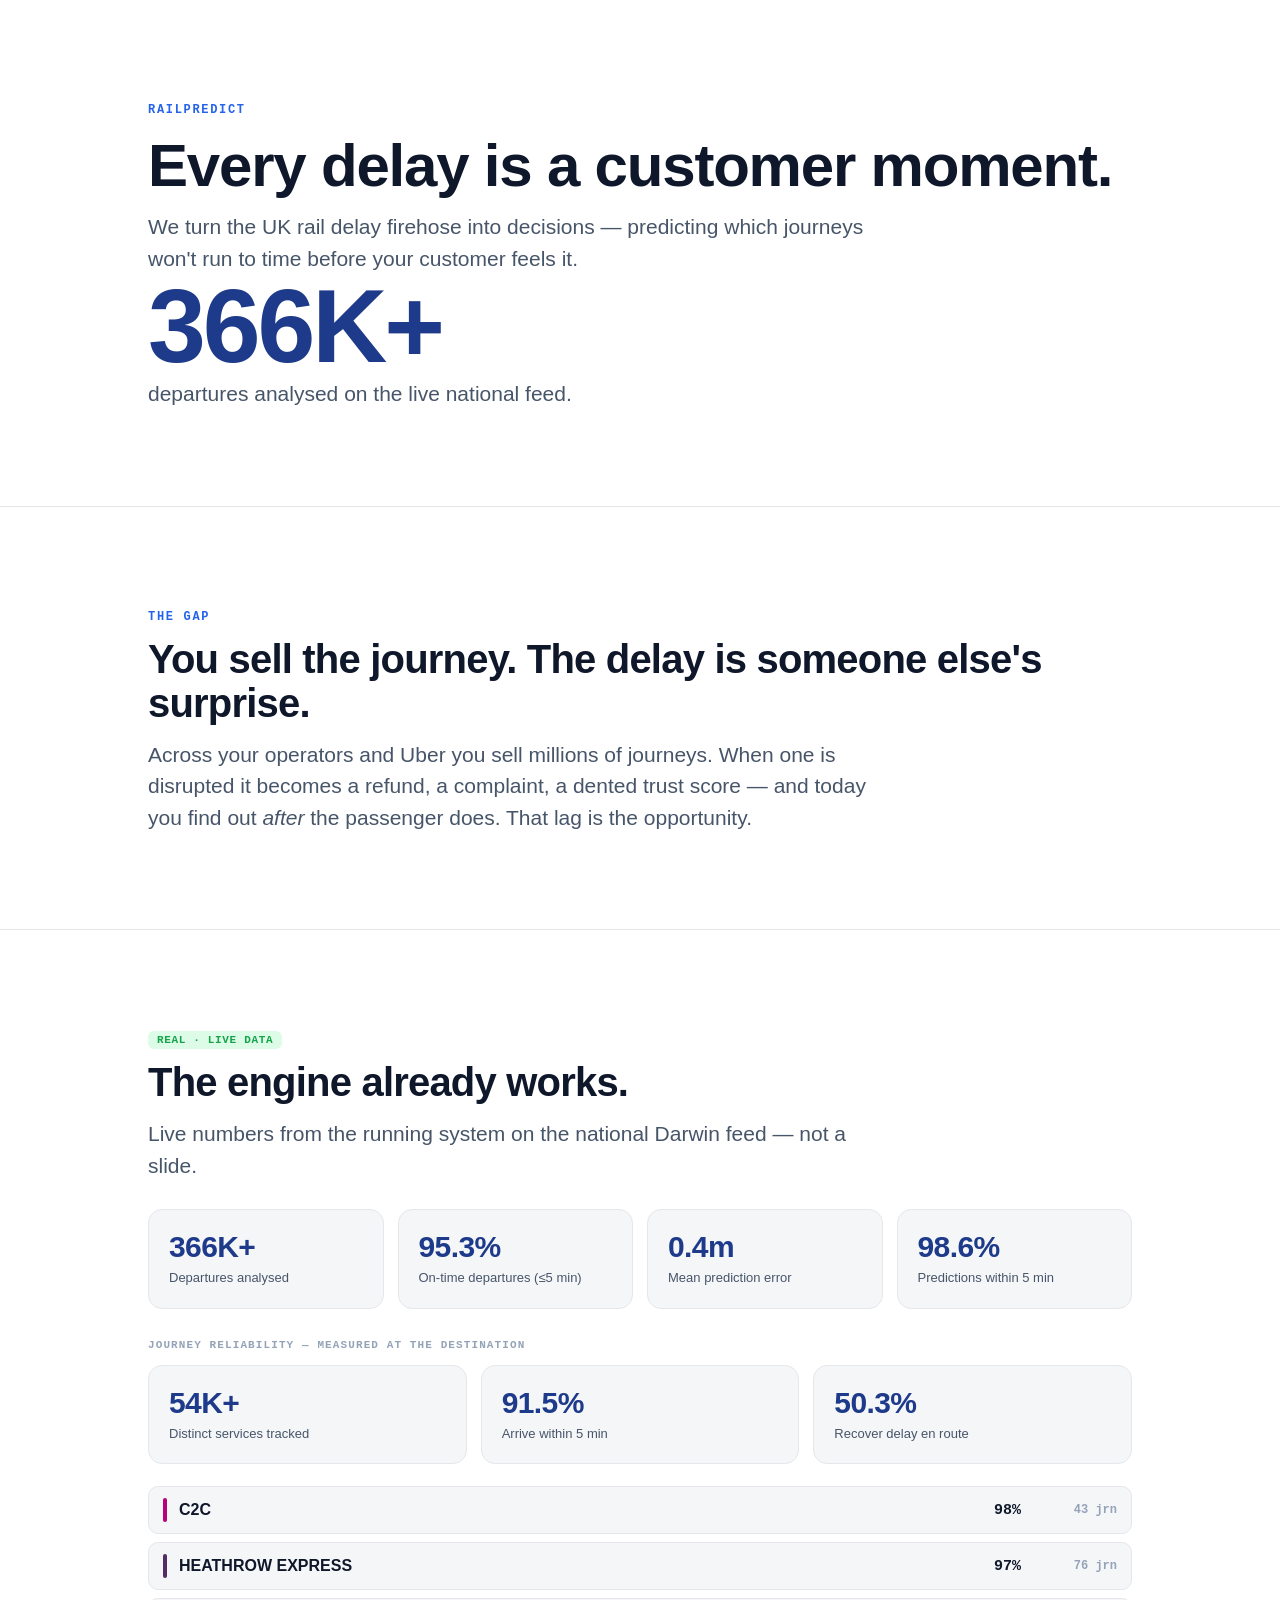
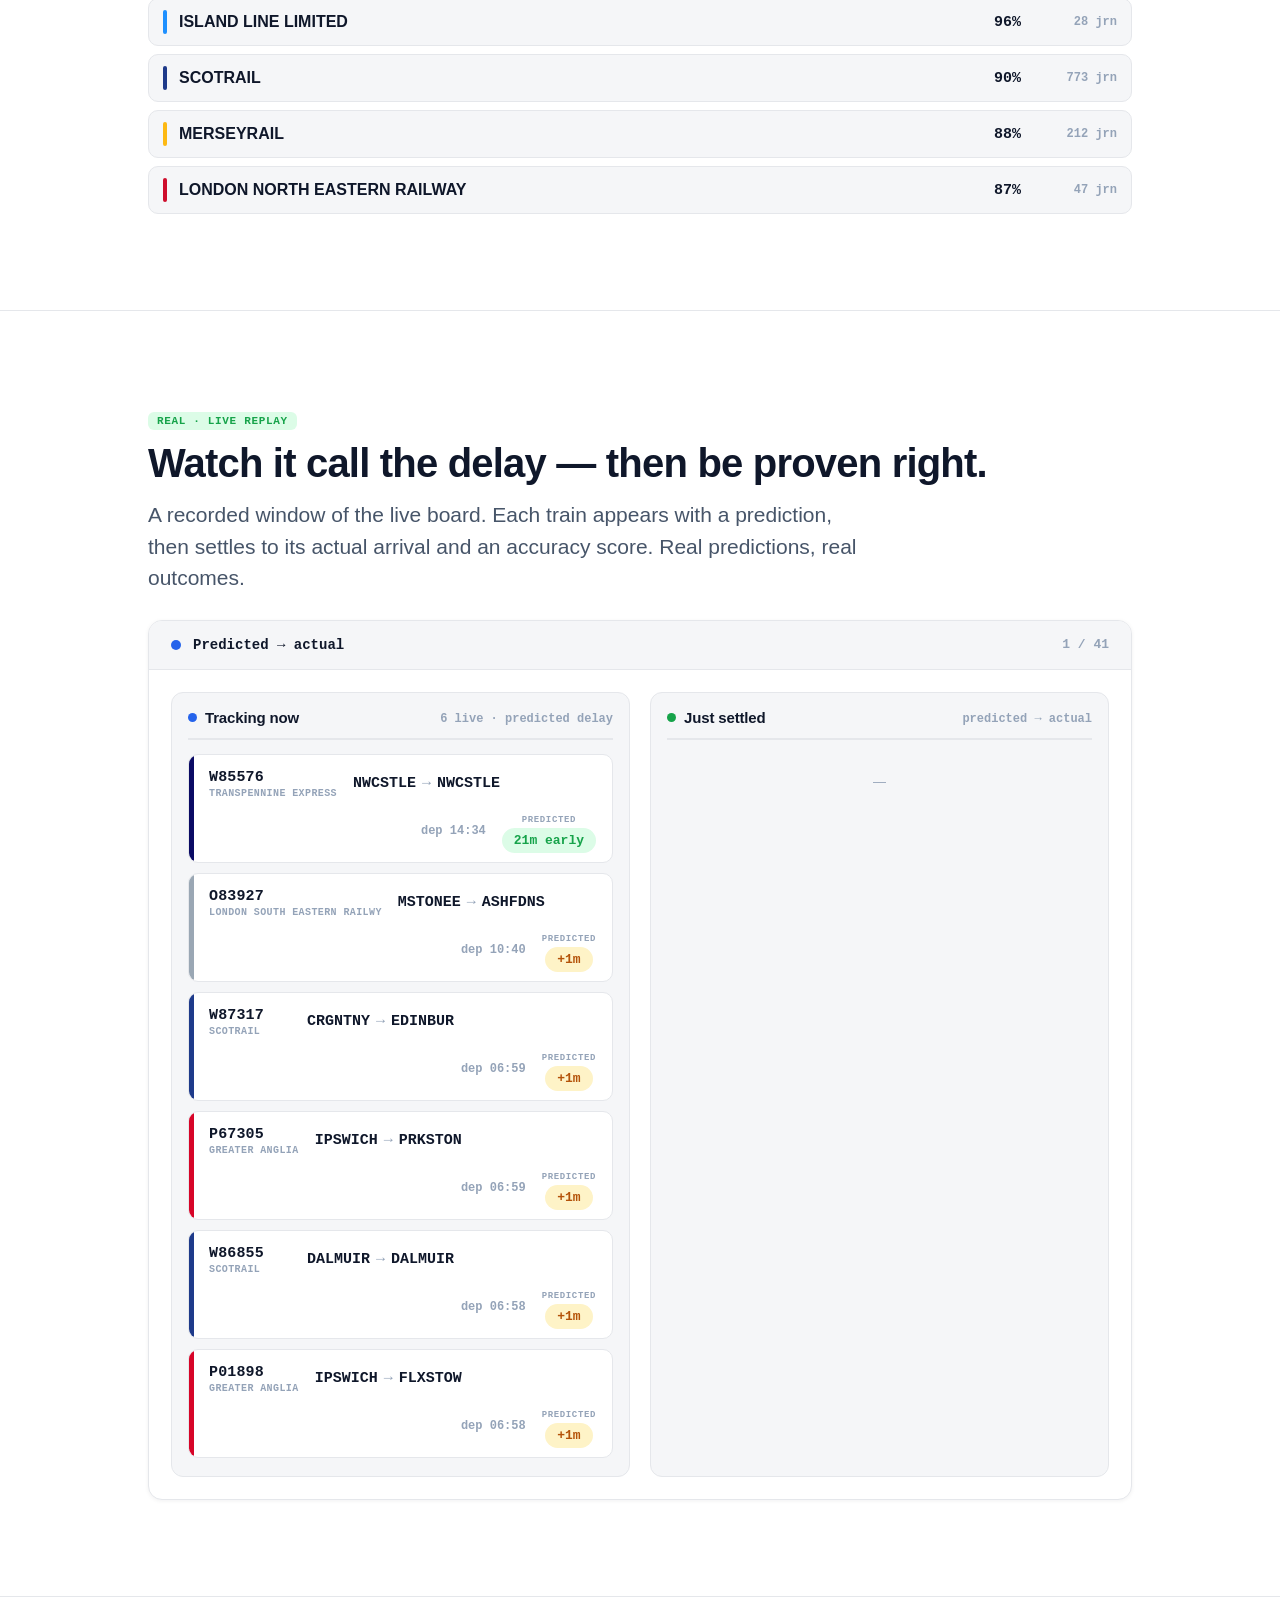
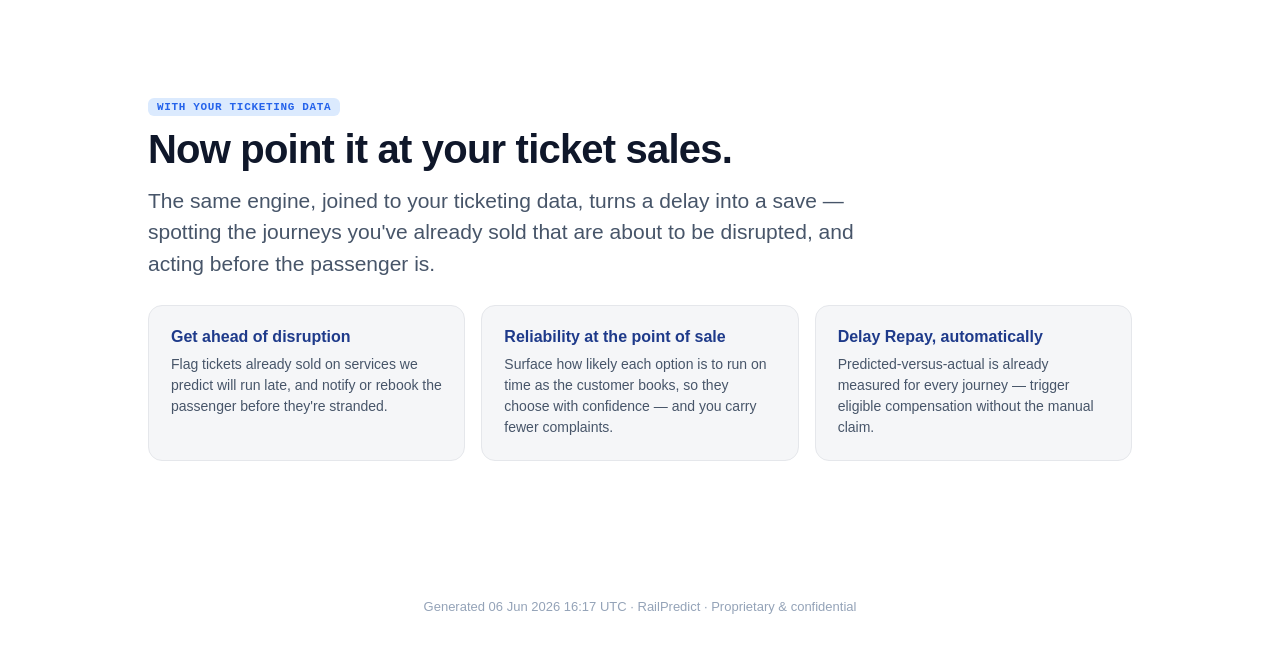
==== commit 36c135ed: "refactor(demo): qualitative vision, drop product beat, redesign replay CEO feedback pass: - Vision b" ====
--- a/docs/demo.html
+++ b/docs/demo.html
@@ -45,50 +45,51 @@
   .op .nm{font-weight:600}
   .op .pct{margin-left:auto;font:700 15px var(--mono)}
   .op .ct{font:600 12px var(--mono);color:var(--dim);width:84px;text-align:right}
-  .vis-grid{display:grid;grid-template-columns:repeat(3,1fr);gap:14px;margin-top:26px}
+  .vis-grid{display:grid;grid-template-columns:repeat(3,1fr);gap:16px;margin-top:26px}
   @media(max-width:760px){.vis-grid{grid-template-columns:1fr}}
-  .vcard{background:#eef2ff;border:1px dashed #93c5fd;border-radius:var(--r);padding:20px}
-  .vcard .n{font:800 30px var(--sans);color:var(--accent)}
-  .vcard .l{font-size:13px;color:var(--muted);margin-top:6px}
-  .note{font-size:13px;color:var(--proj);margin-top:14px;font-style:italic}
-  .cta{display:inline-block;margin-top:20px;background:var(--accent);color:#fff;font-weight:700;
-    padding:13px 24px;border-radius:10px;text-decoration:none}
-  .own-list{margin:18px 0 0;padding-left:20px;color:var(--muted)}
-  .own-list li{margin:6px 0}
+  .vcard{background:var(--soft);border:1px solid var(--line);border-radius:var(--r);padding:22px}
+  .vcard .vh{font:700 16px var(--sans);color:var(--accent-ink);margin-bottom:8px}
+  .vcard p{font-size:14px;color:var(--muted)}
   footer{padding:40px 0;color:var(--dim);font-size:13px;text-align:center}
   /* ---- replay board (light-themed mirror of static/board.js markup) ---- */
-  .replay-shell{margin-top:26px;border:1px solid var(--line);border-radius:var(--r);overflow:hidden;background:#fff}
-  .replay-bar{display:flex;align-items:center;gap:12px;padding:12px 16px;border-bottom:1px solid var(--line);background:var(--soft)}
-  .replay-bar .dot{width:9px;height:9px;border-radius:50%;background:var(--accent);animation:pulse 1.6s infinite}
+  .replay-shell{margin-top:26px;border:1px solid var(--line);border-radius:var(--r);overflow:hidden;background:#fff;box-shadow:0 1px 4px rgba(15,23,42,.06)}
+  .replay-bar{display:flex;align-items:center;gap:12px;padding:16px 22px;border-bottom:1px solid var(--line);background:var(--soft)}
+  .replay-bar .dot{width:10px;height:10px;border-radius:50%;background:var(--accent);animation:pulse 1.6s infinite}
   @keyframes pulse{0%,100%{opacity:1}50%{opacity:.35}}
-  .replay-bar .t{font:700 13px var(--mono)}
-  .replay-bar .f{margin-left:auto;font:600 12px var(--mono);color:var(--dim)}
-  .zones{display:grid;grid-template-columns:1fr 1fr;gap:16px;padding:16px}
-  @media(max-width:760px){.zones{grid-template-columns:1fr}}
-  .zone-head{display:flex;justify-content:space-between;align-items:center;margin-bottom:10px}
-  .zone-head h3{font:700 12px var(--mono);text-transform:uppercase;letter-spacing:.08em;color:var(--muted)}
+  .replay-bar .t{font:700 14px var(--mono)}
+  .replay-bar .f{margin-left:auto;font:600 13px var(--mono);color:var(--dim)}
+  .zones{display:grid;grid-template-columns:1fr 1fr;gap:20px;padding:22px}
+  @media(max-width:820px){.zones{grid-template-columns:1fr}}
+  .zone{background:var(--soft);border:1px solid var(--line);border-radius:12px;padding:16px 16px 18px}
+  .zone-head{display:flex;justify-content:space-between;align-items:baseline;margin-bottom:14px;padding-bottom:12px;border-bottom:2px solid var(--line)}
+  .zone-head h3{font:800 15px var(--sans);letter-spacing:-.01em;color:var(--ink);display:flex;align-items:center;gap:8px}
+  .zone-head h3::before{content:"";width:9px;height:9px;border-radius:50%;flex-shrink:0}
+  .zone-track .zone-head h3::before{background:var(--accent)}
+  .zone-settled .zone-head h3::before{background:var(--good)}
   .zone-head .ct{font:600 12px var(--mono);color:var(--dim)}
-  .tgrid{display:grid;grid-template-columns:1fr 1fr;gap:10px}
-  @media(max-width:520px){.tgrid{grid-template-columns:1fr}}
-  .tcard{position:relative;background:#fff;border:1px solid var(--line);border-radius:10px;padding:12px 13px;overflow:hidden}
-  .tcard::before{content:"";position:absolute;left:0;top:0;bottom:0;width:3px;background:var(--op,#94a3b8)}
+  .tgrid{display:flex;flex-direction:column;gap:10px}
+  .tcard{position:relative;display:flex;align-items:center;gap:16px;flex-wrap:wrap;background:#fff;border:1px solid var(--line);border-radius:10px;padding:14px 16px 14px 20px;overflow:hidden}
+  .tcard::before{content:"";position:absolute;left:0;top:0;bottom:0;width:5px;background:var(--op,#94a3b8)}
   .tcard.fresh{animation:slidein .5s ease}
-  @keyframes slidein{from{opacity:0;transform:translateY(6px)}to{opacity:1;transform:none}}
-  .tc-top{display:flex;justify-content:space-between;gap:8px;margin-bottom:6px}
-  .tc-hc{font:700 13px var(--mono)}
-  .tc-op{font:600 10.5px var(--mono);color:var(--dim);text-transform:uppercase}
-  .tc-route{display:flex;align-items:center;gap:4px;margin-bottom:8px}
-  .tc-route code{font:700 13.5px var(--mono)}
-  .tc-route .ar{color:var(--dim);margin:0 4px}
-  .tc-bot{display:flex;justify-content:space-between;align-items:center;gap:8px}
-  .tc-sched{font:600 11.5px var(--mono);color:var(--dim)}
-  .pchip{font:700 11.5px var(--mono);padding:3px 9px;border-radius:999px}
+  @keyframes slidein{from{opacity:0;transform:translateY(8px)}to{opacity:1;transform:none}}
+  .tc-id{display:flex;flex-direction:column;gap:2px;min-width:82px}
+  .tc-hc{font:700 15px var(--mono);letter-spacing:.01em}
+  .tc-op{font:600 10px var(--mono);color:var(--dim);text-transform:uppercase;letter-spacing:.04em}
+  .tc-route{display:flex;align-items:center;gap:6px;font:700 15px var(--mono)}
+  .tc-route .ar{color:var(--dim)}
+  .tc-meta{margin-left:auto;display:flex;align-items:center;gap:16px}
+  .tc-sched{font:600 12px var(--mono);color:var(--dim)}
+  .cell{text-align:center;line-height:1.1}
+  .cell .k{display:block;font:700 9px var(--mono);text-transform:uppercase;letter-spacing:.07em;color:var(--dim);margin-bottom:5px}
+  .cell .v{font:700 16px var(--mono)}
+  .cell .v.pred{color:var(--muted)}
+  .cell .v.act{color:var(--ink)}
+  .cell.arrow{font-size:17px;color:var(--dim);align-self:center;padding-top:10px}
+  .pchip{font:700 13px var(--mono);padding:5px 12px;border-radius:999px}
   .p-ontime{color:var(--good);background:var(--good-bg)}
   .p-min{color:var(--proj);background:var(--proj-bg)}
   .p-late{color:var(--bad);background:var(--bad-bg)}
-  .settled-row{display:flex;align-items:center;gap:7px}
-  .pa{font:700 11.5px var(--mono)}.pa.pred{color:var(--muted)}.pa.act{color:var(--ink)}
-  .acc{font:700 10.5px var(--mono);padding:2px 7px;border-radius:999px;margin-left:auto}
+  .acc{font:700 12px var(--mono);padding:6px 11px;border-radius:999px;white-space:nowrap}
   .acc-good{color:var(--good);background:var(--good-bg)}
   .acc-ok{color:var(--accent);background:#dbeafe}
   .acc-bad{color:var(--bad);background:var(--bad-bg)}
@@ -141,32 +142,19 @@
 </div></section>
 
 <section id="beat-vision" class="reveal"><div class="wrap">
-  <span class="badge b-proj">PROJECTED · WITH YOUR DATA</span>
+  <span class="badge" style="color:var(--accent);background:#dbeafe">WITH YOUR TICKETING DATA</span>
   <h2>Now point it at your ticket sales.</h2>
-  <p class="lead">The same engine, joined to your ticketing data, turns a delay into a save: spot the journeys you've already sold that are about to be disrupted, and act before departure.</p>
+  <p class="lead">The same engine, joined to your ticketing data, turns a delay into a save — spotting the journeys you've already sold that are about to be disrupted, and acting before the passenger is.</p>
   <div class="vis-grid">
-    <div class="vcard"><div class="n" data-fill="projected.disrupted_tickets_pct" data-suffix="%">—</div><div class="l">of tickets sold today are on routes we predict will be disrupted — notify &amp; rebook first</div></div>
-    <div class="vcard"><div class="n" data-fill="projected.recoverable_revenue">—</div><div class="l">recoverable revenue/yr via automated Delay Repay &amp; proactive rebooking</div></div>
-    <div class="vcard"><div class="n" data-fill="projected.churn_reduction_pct" data-suffix="%">—</div><div class="l">fewer disruption-driven churned customers</div></div>
-  </div>
-  <p class="note" data-fill="projected.note">—</p>
-</div></section>
-
-<section id="beat-own" class="reveal"><div class="wrap">
-  <span class="badge" style="color:var(--accent);background:#dbeafe">THE PRODUCT</span>
-  <h2>Own it, run it, grow it.</h2>
-  <ul class="own-list">
-    <li>Ships as a Docker appliance — <code>docker compose up</code> and it runs.</li>
-    <li>Ingests Darwin + your ticketing + GBR data out of the box.</li>
-    <li>Models retrain on your data, so accuracy compounds with your scale.</li>
-  </ul>
-  <p class="lead" style="margin-top:18px">Buy the IP, and I build it out with you.</p>
-  <a class="cta" href="mailto:mikolaj.mikuliszyn@gmail.com">Let's talk →</a>
+    <div class="vcard"><h3 class="vh">Get ahead of disruption</h3><p>Flag tickets already sold on services we predict will run late, and notify or rebook the passenger before they're stranded.</p></div>
+    <div class="vcard"><h3 class="vh">Reliability at the point of sale</h3><p>Surface how likely each option is to run on time as the customer books, so they choose with confidence — and you carry fewer complaints.</p></div>
+    <div class="vcard"><h3 class="vh">Delay Repay, automatically</h3><p>Predicted-versus-actual is already measured for every journey — trigger eligible compensation without the manual claim.</p></div>
+  </div>
 </div></section>
 
 <footer>Generated <span data-fill="generated_at">—</span> · RailPredict · Proprietary &amp; confidential</footer>
 
-<script>window.DEMO = {"generated_at":"06 Jun 2026 15:10 UTC","hero_number":"342K+","hero_observations":341788,"services_count":52887,"services_label":"53K+","on_time_pct":95.4928201107119,"mae_mins":0.36182547135736476,"within_5_pct":98.67297551108864,"arrival_on_time_pct":91.46350555431297,"recovered_pct":50.6523521956311,"operators":[{"name":"HEATHROW EXPRESS","brand":"#532e63","on_time_pct":98.50746268656717,"journeys":67},{"name":"C2C","brand":"#b7007c","on_time_pct":97.67441860465117,"journeys":43},{"name":"ISLAND LINE LIMITED","brand":"#1e90ff","on_time_pct":95.83333333333333,"journeys":24},{"name":"SCOTRAIL","brand":"#1e3a8a","on_time_pct":88.54961832061069,"journeys":655},{"name":"THAMESLINK AND GT NORTHERN GN","brand":"#ff5aa7","on_time_pct":87.35632183908046,"journeys":87},{"name":"MERSEYRAIL","brand":"#fdb913","on_time_pct":86.70212765957447,"journeys":188}],"frames":[{"tracking":[{"rid":"202606068785576","operator":"TRANSPENNINE EXPRESS","brand":"#0a0a64","label":"W85576","origin":"NWCSTLE","dest":"NWCSTLE","scheduled":"14:34","predicted":-21},{"rid":"202606067983927","operator":"LONDON SOUTH EASTERN RAILWY","brand":"#9aa7b4","label":"O83927","origin":"MSTONEE","dest":"ASHFDNS","scheduled":"10:40","predicted":1},{"rid":"202606068067305","operator":"GREATER ANGLIA","brand":"#d70428","label":"P67305","origin":"IPSWICH","dest":"PRKSTON","scheduled":"06:59","predicted":1},{"rid":"202606068787317","operator":"SCOTRAIL","brand":"#1e3a8a","label":"W87317","origin":"CRGNTNY","dest":"EDINBUR","scheduled":"06:59","predicted":1},{"rid":"202606068786633","operator":"SCOTRAIL","brand":"#1e3a8a","label":"W86633","origin":"CKHLCSD","dest":"GLGC","scheduled":"06:58","predicted":1},{"rid":"202606066715519","operator":"SCOTRAIL","brand":"#1e3a8a","label":"C15519","origin":"ANSL","dest":"GLGQHL","scheduled":"06:58","predicted":1}],"settled":[]},{"tracking":[{"rid":"202606067983927","operator":"LONDON SOUTH EASTERN RAILWY","brand":"#9aa7b4","label":"O83927","origin":"MSTONEE","dest":"ASHFDNS","scheduled":"10:40","predicted":1},{"rid":"202606068067305","operator":"GREATER ANGLIA","brand":"#d70428","label":"P67305","origin":"IPSWICH","dest":"PRKSTON","scheduled":"06:59","predicted":1},{"rid":"202606068787317","operator":"SCOTRAIL","brand":"#1e3a8a","label":"W87317","origin":"CRGNTNY","dest":"EDINBUR","scheduled":"06:59","predicted":1},{"rid":"202606068786633","operator":"SCOTRAIL","brand":"#1e3a8a","label":"W86633","origin":"CKHLCSD","dest":"GLGC","scheduled":"06:58","predicted":1},{"rid":"202606066715519","operator":"SCOTRAIL","brand":"#1e3a8a","label":"C15519","origin":"ANSL","dest":"GLGQHL","scheduled":"06:58","predicted":1},{"rid":"202606068704546","operator":"HULL TRAINS","brand":"#1d1d1b","label":"W04546","origin":"HULLSS","dest":"HULL","scheduled":"06:58","predicted":1}],"settled":[{"rid":"202606068785576","operator":"TRANSPENNINE EXPRESS","brand":"#0a0a64","label":"W85576","origin":"NWCSTLE","dest":"NWCSTLE","predicted":-21,"actual":1,"delta":22}]},{"tracking":[{"rid":"202606068067305","operator":"GREATER ANGLIA","brand":"#d70428","label":"P67305","origin":"IPSWICH","dest":"PRKSTON","scheduled":"06:59","predicted":1},{"rid":"202606068787317","operator":"SCOTRAIL","brand":"#1e3a8a","label":"W87317","origin":"CRGNTNY","dest":"EDINBUR","scheduled":"06:59","predicted":1},{"rid":"202606068786633","operator":"SCOTRAIL","brand":"#1e3a8a","label":"W86633","origin":"CKHLCSD","dest":"GLGC","scheduled":"06:58","predicted":1},{"rid":"202606066715519","operator":"SCOTRAIL","brand":"#1e3a8a","label":"C15519","origin":"ANSL","dest":"GLGQHL","scheduled":"06:58","predicted":1},{"rid":"202606068704546","operator":"HULL TRAINS","brand":"#1d1d1b","label":"W04546","origin":"HULLSS","dest":"HULL","scheduled":"06:58","predicted":1},{"rid":"202606068786855","operator":"SCOTRAIL","brand":"#1e3a8a","label":"W86855","origin":"DALMUIR","dest":"DALMUIR","scheduled":"06:58","predicted":1}],"settled":[{"rid":"202606067983927","operator":"LONDON SOUTH EASTERN RAILWY","brand":"#9aa7b4","label":"O83927","origin":"MSTONEE","dest":"ASHFDNS","predicted":1,"actual":120,"delta":119},{"rid":"202606068785576","operator":"TRANSPENNINE EXPRESS","brand":"#0a0a64","label":"W85576","origin":"NWCSTLE","dest":"NWCSTLE","predicted":-21,"actual":1,"delta":22}]},{"tracking":[{"rid":"202606068787317","operator":"SCOTRAIL","brand":"#1e3a8a","label":"W87317","origin":"CRGNTNY","dest":"EDINBUR","scheduled":"06:59","predicted":1},{"rid":"202606068786633","operator":"SCOTRAIL","brand":"#1e3a8a","label":"W86633","origin":"CKHLCSD","dest":"GLGC","scheduled":"06:58","predicted":1},{"rid":"202606066715519","operator":"SCOTRAIL","brand":"#1e3a8a","label":"C15519","origin":"ANSL","dest":"GLGQHL","scheduled":"06:58","predicted":1},{"rid":"202606068704546","operator":"HULL TRAINS","brand":"#1d1d1b","label":"W04546","origin":"HULLSS","dest":"HULL","scheduled":"06:58","predicted":1},{"rid":"202606068786855","operator":"SCOTRAIL","brand":"#1e3a8a","label":"W86855","origin":"DALMUIR","dest":"DALMUIR","scheduled":"06:58","predicted":1},{"rid":"202606066712055","operator":"THAMESLINK AND GT NORTHERN TL","brand":"#ff5aa7","label":"C12055","origin":"DUNT","dest":"LUTOBUS","scheduled":"06:58","predicted":1}],"settled":[{"rid":"202606068067305","operator":"GREATER ANGLIA","brand":"#d70428","label":"P67305","origin":"IPSWICH","dest":"PRKSTON","predicted":1,"actual":-1,"delta":2},{"rid":"202606067983927","operator":"LONDON SOUTH EASTERN RAILWY","brand":"#9aa7b4","label":"O83927","origin":"MSTONEE","dest":"ASHFDNS","predicted":1,"actual":120,"delta":119},{"rid":"202606068785576","operator":"TRANSPENNINE EXPRESS","brand":"#0a0a64","label":"W85576","origin":"NWCSTLE","dest":"NWCSTLE","predicted":-21,"actual":1,"delta":22}]},{"tracking":[{"rid":"202606068786633","operator":"SCOTRAIL","brand":"#1e3a8a","label":"W86633","origin":"CKHLCSD","dest":"GLGC","scheduled":"06:58","predicted":1},{"rid":"202606066715519","operator":"SCOTRAIL","brand":"#1e3a8a","label":"C15519","origin":"ANSL","dest":"GLGQHL","scheduled":"06:58","predicted":1},{"rid":"202606068704546","operator":"HULL TRAINS","brand":"#1d1d1b","label":"W04546","origin":"HULLSS","dest":"HULL","scheduled":"06:58","predicted":1},{"rid":"202606068786855","operator":"SCOTRAIL","brand":"#1e3a8a","label":"W86855","origin":"DALMUIR","dest":"DALMUIR","scheduled":"06:58","predicted":1},{"rid":"202606066712055","operator":"THAMESLINK AND GT NORTHERN TL","brand":"#ff5aa7","label":"C12055","origin":"DUNT","dest":"LUTOBUS","scheduled":"06:58","predicted":1},{"rid":"202606068001898","operator":"GREATER ANGLIA","brand":"#d70428","label":"P01898","origin":"IPSWICH","dest":"FLXSTOW","scheduled":"06:58","predicted":1}],"settled":[{"rid":"202606068787317","operator":"SCOTRAIL","brand":"#1e3a8a","label":"W87317","origin":"CRGNTNY","dest":"EDINBUR","predicted":1,"actual":0,"delta":1},{"rid":"202606068067305","operator":"GREATER ANGLIA","brand":"#d70428","label":"P67305","origin":"IPSWICH","dest":"PRKSTON","predicted":1,"actual":-1,"delta":2},{"rid":"202606067983927","operator":"LONDON SOUTH EASTERN RAILWY","brand":"#9aa7b4","label":"O83927","origin":"MSTONEE","dest":"ASHFDNS","predicted":1,"actual":120,"delta":119},{"rid":"202606068785576","operator":"TRANSPENNINE EXPRESS","brand":"#0a0a64","label":"W85576","origin":"NWCSTLE","dest":"NWCSTLE","predicted":-21,"actual":1,"delta":22}]},{"tracking":[{"rid":"202606066715519","operator":"SCOTRAIL","brand":"#1e3a8a","label":"C15519","origin":"ANSL","dest":"GLGQHL","scheduled":"06:58","predicted":1},{"rid":"202606068704546","operator":"HULL TRAINS","brand":"#1d1d1b","label":"W04546","origin":"HULLSS","dest":"HULL","scheduled":"06:58","predicted":1},{"rid":"202606068786855","operator":"SCOTRAIL","brand":"#1e3a8a","label":"W86855","origin":"DALMUIR","dest":"DALMUIR","scheduled":"06:58","predicted":1},{"rid":"202606066712055","operator":"THAMESLINK AND GT NORTHERN TL","brand":"#ff5aa7","label":"C12055","origin":"DUNT","dest":"LUTOBUS","scheduled":"06:58","predicted":1},{"rid":"202606068001898","operator":"GREATER ANGLIA","brand":"#d70428","label":"P01898","origin":"IPSWICH","dest":"FLXSTOW","scheduled":"06:58","predicted":1},{"rid":"202606068065273","operator":"NORTHERN","brand":"#262262","label":"P65273","origin":"ADWICK","dest":"ADWICK","scheduled":"06:57","predicted":1}],"settled":[{"rid":"202606068786633","operator":"SCOTRAIL","brand":"#1e3a8a","label":"W86633","origin":"CKHLCSD","dest":"GLGC","predicted":1,"actual":1,"delta":0},{"rid":"202606068787317","operator":"SCOTRAIL","brand":"#1e3a8a","label":"W87317","origin":"CRGNTNY","dest":"EDINBUR","predicted":1,"actual":0,"delta":1},{"rid":"202606068067305","operator":"GREATER ANGLIA","brand":"#d70428","label":"P67305","origin":"IPSWICH","dest":"PRKSTON","predicted":1,"actual":-1,"delta":2},{"rid":"202606067983927","operator":"LONDON SOUTH EASTERN RAILWY","brand":"#9aa7b4","label":"O83927","origin":"MSTONEE","dest":"ASHFDNS","predicted":1,"actual":120,"delta":119}]},{"tracking":[{"rid":"202606068704546","operator":"HULL TRAINS","brand":"#1d1d1b","label":"W04546","origin":"HULLSS","dest":"HULL","scheduled":"06:58","predicted":1},{"rid":"202606068786855","operator":"SCOTRAIL","brand":"#1e3a8a","label":"W86855","origin":"DALMUIR","dest":"DALMUIR","scheduled":"06:58","predicted":1},{"rid":"202606066712055","operator":"THAMESLINK AND GT NORTHERN TL","brand":"#ff5aa7","label":"C12055","origin":"DUNT","dest":"LUTOBUS","scheduled":"06:58","predicted":1},{"rid":"202606068001898","operator":"GREATER ANGLIA","brand":"#d70428","label":"P01898","origin":"IPSWICH","dest":"FLXSTOW","scheduled":"06:58","predicted":1},{"rid":"202606068065273","operator":"NORTHERN","brand":"#262262","label":"P65273","origin":"ADWICK","dest":"ADWICK","scheduled":"06:57","predicted":1},{"rid":"202606068090911","operator":"LONDON SOUTH EASTERN RAILWY","brand":"#9aa7b4","label":"P90911","origin":"GLNGDEP","dest":"GLNGHMK","scheduled":"06:57","predicted":1}],"settled":[{"rid":"202606066715519","operator":"SCOTRAIL","brand":"#1e3a8a","label":"C15519","origin":"ANSL","dest":"GLGQHL","predicted":1,"actual":0,"delta":1},{"rid":"202606068786633","operator":"SCOTRAIL","brand":"#1e3a8a","label":"W86633","origin":"CKHLCSD","dest":"GLGC","predicted":1,"actual":1,"delta":0},{"rid":"202606068787317","operator":"SCOTRAIL","brand":"#1e3a8a","label":"W87317","origin":"CRGNTNY","dest":"EDINBUR","predicted":1,"actual":0,"delta":1},{"rid":"202606068067305","operator":"GREATER ANGLIA","brand":"#d70428","label":"P67305","origin":"IPSWICH","dest":"PRKSTON","predicted":1,"actual":-1,"delta":2}]},{"tracking":[{"rid":"202606068786855","operator":"SCOTRAIL","brand":"#1e3a8a","label":"W86855","origin":"DALMUIR","dest":"DALMUIR","scheduled":"06:58","predicted":1},{"rid":"202606066712055","operator":"THAMESLINK AND GT NORTHERN TL","brand":"#ff5aa7","label":"C12055","origin":"DUNT","dest":"LUTOBUS","scheduled":"06:58","predicted":1},{"rid":"202606068001898","operator":"GREATER ANGLIA","brand":"#d70428","label":"P01898","origin":"IPSWICH","dest":"FLXSTOW","scheduled":"06:58","predicted":1},{"rid":"202606068065273","operator":"NORTHERN","brand":"#262262","label":"P65273","origin":"ADWICK","dest":"ADWICK","scheduled":"06:57","predicted":1},{"rid":"202606068090911","operator":"LONDON SOUTH EASTERN RAILWY","brand":"#9aa7b4","label":"P90911","origin":"GLNGDEP","dest":"GLNGHMK","scheduled":"06:57","predicted":1},{"rid":"202606067101367","operator":"CROSSCOUNTRY","brand":"#660f21","label":"G01367","origin":"CRGNTNY","dest":"EDINBUR","scheduled":"06:57","predicted":1}],"settled":[{"rid":"202606068704546","operator":"HULL TRAINS","brand":"#1d1d1b","label":"W04546","origin":"HULLSS","dest":"HULL","predicted":1,"actual":0,"delta":1},{"rid":"202606066715519","operator":"SCOTRAIL","brand":"#1e3a8a","label":"C15519","origin":"ANSL","dest":"GLGQHL","predicted":1,"actual":0,"delta":1},{"rid":"202606068786633","operator":"SCOTRAIL","brand":"#1e3a8a","label":"W86633","origin":"CKHLCSD","dest":"GLGC","predicted":1,"actual":1,"delta":0},{"rid":"202606068787317","operator":"SCOTRAIL","brand":"#1e3a8a","label":"W87317","origin":"CRGNTNY","dest":"EDINBUR","predicted":1,"actual":0,"delta":1}]},{"tracking":[{"rid":"202606066712055","operator":"THAMESLINK AND GT NORTHERN TL","brand":"#ff5aa7","label":"C12055","origin":"DUNT","dest":"LUTOBUS","scheduled":"06:58","predicted":1},{"rid":"202606068001898","operator":"GREATER ANGLIA","brand":"#d70428","label":"P01898","origin":"IPSWICH","dest":"FLXSTOW","scheduled":"06:58","predicted":1},{"rid":"202606068065273","operator":"NORTHERN","brand":"#262262","label":"P65273","origin":"ADWICK","dest":"ADWICK","scheduled":"06:57","predicted":1},{"rid":"202606068090911","operator":"LONDON SOUTH EASTERN RAILWY","brand":"#9aa7b4","label":"P90911","origin":"GLNGDEP","dest":"GLNGHMK","scheduled":"06:57","predicted":1},{"rid":"202606067101367","operator":"CROSSCOUNTRY","brand":"#660f21","label":"G01367","origin":"CRGNTNY","dest":"EDINBUR","scheduled":"06:57","predicted":1},{"rid":"202606068067299","operator":"GREATER ANGLIA","brand":"#d70428","label":"P67299","origin":"MANNGTR","dest":"HARWICH","scheduled":"06:56","predicted":1}],"settled":[{"rid":"202606068786855","operator":"SCOTRAIL","brand":"#1e3a8a","label":"W86855","origin":"DALMUIR","dest":"DALMUIR","predicted":1,"actual":-2,"delta":3},{"rid":"202606068704546","operator":"HULL TRAINS","brand":"#1d1d1b","label":"W04546","origin":"HULLSS","dest":"HULL","predicted":1,"actual":0,"delta":1},{"rid":"202606066715519","operator":"SCOTRAIL","brand":"#1e3a8a","label":"C15519","origin":"ANSL","dest":"GLGQHL","predicted":1,"actual":0,"delta":1},{"rid":"202606068786633","operator":"SCOTRAIL","brand":"#1e3a8a","label":"W86633","origin":"CKHLCSD","dest":"GLGC","predicted":1,"actual":1,"delta":0}]},{"tracking":[{"rid":"202606068001898","operator":"GREATER ANGLIA","brand":"#d70428","label":"P01898","origin":"IPSWICH","dest":"FLXSTOW","scheduled":"06:58","predicted":1},{"rid":"202606068065273","operator":"NORTHERN","brand":"#262262","label":"P65273","origin":"ADWICK","dest":"ADWICK","scheduled":"06:57","predicted":1},{"rid":"202606068090911","operator":"LONDON SOUTH EASTERN RAILWY","brand":"#9aa7b4","label":"P90911","origin":"GLNGDEP","dest":"GLNGHMK","scheduled":"06:57","predicted":1},{"rid":"202606067101367","operator":"CROSSCOUNTRY","brand":"#660f21","label":"G01367","origin":"CRGNTNY","dest":"EDINBUR","scheduled":"06:57","predicted":1},{"rid":"202606068067299","operator":"GREATER ANGLIA","brand":"#d70428","label":"P67299","origin":"MANNGTR","dest":"HARWICH","scheduled":"06:56","predicted":1},{"rid":"202606067130237","operator":"MERSEYRAIL","brand":"#fdb913","label":"G30237","origin":"HBOLTN","dest":"LVRPLCH","scheduled":"06:56","predicted":1}],"settled":[{"rid":"202606066712055","operator":"THAMESLINK AND GT NORTHERN TL","brand":"#ff5aa7","label":"C12055","origin":"DUNT","dest":"LUTOBUS","predicted":1,"actual":0,"delta":1},{"rid":"202606068786855","operator":"SCOTRAIL","brand":"#1e3a8a","label":"W86855","origin":"DALMUIR","dest":"DALMUIR","predicted":1,"actual":-2,"delta":3},{"rid":"202606068704546","operator":"HULL TRAINS","brand":"#1d1d1b","label":"W04546","origin":"HULLSS","dest":"HULL","predicted":1,"actual":0,"delta":1},{"rid":"202606066715519","operator":"SCOTRAIL","brand":"#1e3a8a","label":"C15519","origin":"ANSL","dest":"GLGQHL","predicted":1,"actual":0,"delta":1}]},{"tracking":[{"rid":"202606068065273","operator":"NORTHERN","brand":"#262262","label":"P65273","origin":"ADWICK","dest":"ADWICK","scheduled":"06:57","predicted":1},{"rid":"202606068090911","operator":"LONDON SOUTH EASTERN RAILWY","brand":"#9aa7b4","label":"P90911","origin":"GLNGDEP","dest":"GLNGHMK","scheduled":"06:57","predicted":1},{"rid":"202606067101367","operator":"CROSSCOUNTRY","brand":"#660f21","label":"G01367","origin":"CRGNTNY","dest":"EDINBUR","scheduled":"06:57","predicted":1},{"rid":"202606068067299","operator":"GREATER ANGLIA","brand":"#d70428","label":"P67299","origin":"MANNGTR","dest":"HARWICH","scheduled":"06:56","predicted":1},{"rid":"202606067130237","operator":"MERSEYRAIL","brand":"#fdb913","label":"G30237","origin":"HBOLTN","dest":"LVRPLCH","scheduled":"06:56","predicted":1},{"rid":"202606066742764","operator":"GWR","brand":"#9aa7b4","label":"C42764","origin":"EXETTMD","dest":"EXETRSD","scheduled":"06:56","predicted":1}],"settled":[{"rid":"202606068001898","operator":"GREATER ANGLIA","brand":"#d70428","label":"P01898","origin":"IPSWICH","dest":"FLXSTOW","predicted":1,"actual":0,"delta":1},{"rid":"202606066712055","operator":"THAMESLINK AND GT NORTHERN TL","brand":"#ff5aa7","label":"C12055","origin":"DUNT","dest":"LUTOBUS","predicted":1,"actual":0,"delta":1},{"rid":"202606068786855","operator":"SCOTRAIL","brand":"#1e3a8a","label":"W86855","origin":"DALMUIR","dest":"DALMUIR","predicted":1,"actual":-2,"delta":3},{"rid":"202606068704546","operator":"HULL TRAINS","brand":"#1d1d1b","label":"W04546","origin":"HULLSS","dest":"HULL","predicted":1,"actual":0,"delta":1}]},{"tracking":[{"rid":"202606068090911","operator":"LONDON SOUTH EASTERN RAILWY","brand":"#9aa7b4","label":"P90911","origin":"GLNGDEP","dest":"GLNGHMK","scheduled":"06:57","predicted":1},{"rid":"202606067101367","operator":"CROSSCOUNTRY","brand":"#660f21","label":"G01367","origin":"CRGNTNY","dest":"EDINBUR","scheduled":"06:57","predicted":1},{"rid":"202606068067299","operator":"GREATER ANGLIA","brand":"#d70428","label":"P67299","origin":"MANNGTR","dest":"HARWICH","scheduled":"06:56","predicted":1},{"rid":"202606067130237","operator":"MERSEYRAIL","brand":"#fdb913","label":"G30237","origin":"HBOLTN","dest":"LVRPLCH","scheduled":"06:56","predicted":1},{"rid":"202606066742764","operator":"GWR","brand":"#9aa7b4","label":"C42764","origin":"EXETTMD","dest":"EXETRSD","scheduled":"06:56","predicted":1},{"rid":"202606068381720","operator":"AVANTI WEST COAST","brand":"#11354e","label":"S81720","origin":"LNGSTCS","dest":"CREWE","scheduled":"06:56","predicted":1}],"settled":[{"rid":"202606068065273","operator":"NORTHERN","brand":"#262262","label":"P65273","origin":"ADWICK","dest":"ADWICK","predicted":1,"actual":-1,"delta":2},{"rid":"202606068001898","operator":"GREATER ANGLIA","brand":"#d70428","label":"P01898","origin":"IPSWICH","dest":"FLXSTOW","predicted":1,"actual":0,"delta":1},{"rid":"202606066712055","operator":"THAMESLINK AND GT NORTHERN TL","brand":"#ff5aa7","label":"C12055","origin":"DUNT","dest":"LUTOBUS","predicted":1,"actual":0,"delta":1},{"rid":"202606068786855","operator":"SCOTRAIL","brand":"#1e3a8a","label":"W86855","origin":"DALMUIR","dest":"DALMUIR","predicted":1,"actual":-2,"delta":3}]},{"tracking":[{"rid":"202606067101367","operator":"CROSSCOUNTRY","brand":"#660f21","label":"G01367","origin":"CRGNTNY","dest":"EDINBUR","scheduled":"06:57","predicted":1},{"rid":"202606068067299","operator":"GREATER ANGLIA","brand":"#d70428","label":"P67299","origin":"MANNGTR","dest":"HARWICH","scheduled":"06:56","predicted":1},{"rid":"202606067130237","operator":"MERSEYRAIL","brand":"#fdb913","label":"G30237","origin":"HBOLTN","dest":"LVRPLCH","scheduled":"06:56","predicted":1},{"rid":"202606066742764","operator":"GWR","brand":"#9aa7b4","label":"C42764","origin":"EXETTMD","dest":"EXETRSD","scheduled":"06:56","predicted":1},{"rid":"202606068381720","operator":"AVANTI WEST COAST","brand":"#11354e","label":"S81720","origin":"LNGSTCS","dest":"CREWE","scheduled":"06:56","predicted":1},{"rid":"202606066712380","operator":"THAMESLINK AND GT NORTHERN TL","brand":"#ff5aa7","label":"C12380","origin":"HATFBUS","dest":"STALBUS","scheduled":"06:55","predicted":1}],"settled":[{"rid":"202606068090911","operator":"LONDON SOUTH EASTERN RAILWY","brand":"#9aa7b4","label":"P90911","origin":"GLNGDEP","dest":"GLNGHMK","predicted":1,"actual":0,"delta":1},{"rid":"202606068065273","operator":"NORTHERN","brand":"#262262","label":"P65273","origin":"ADWICK","dest":"ADWICK","predicted":1,"actual":-1,"delta":2},{"rid":"202606068001898","operator":"GREATER ANGLIA","brand":"#d70428","label":"P01898","origin":"IPSWICH","dest":"FLXSTOW","predicted":1,"actual":0,"delta":1},{"rid":"202606066712055","operator":"THAMESLINK AND GT NORTHERN TL","brand":"#ff5aa7","label":"C12055","origin":"DUNT","dest":"LUTOBUS","predicted":1,"actual":0,"delta":1}]},{"tracking":[{"rid":"202606068067299","operator":"GREATER ANGLIA","brand":"#d70428","label":"P67299","origin":"MANNGTR","dest":"HARWICH","scheduled":"06:56","predicted":1},{"rid":"202606067130237","operator":"MERSEYRAIL","brand":"#fdb913","label":"G30237","origin":"HBOLTN","dest":"LVRPLCH","scheduled":"06:56","predicted":1},{"rid":"202606066742764","operator":"GWR","brand":"#9aa7b4","label":"C42764","origin":"EXETTMD","dest":"EXETRSD","scheduled":"06:56","predicted":1},{"rid":"202606068381720","operator":"AVANTI WEST COAST","brand":"#11354e","label":"S81720","origin":"LNGSTCS","dest":"CREWE","scheduled":"06:56","predicted":1},{"rid":"202606066712380","operator":"THAMESLINK AND GT NORTHERN TL","brand":"#ff5aa7","label":"C12380","origin":"HATFBUS","dest":"STALBUS","scheduled":"06:55","predicted":1},{"rid":"202606067197984","operator":"LONDON OVERGROUND","brand":"#ee7d11","label":"G97984","origin":"UPMNSP6","dest":"ROMFORD","scheduled":"06:55","predicted":1}],"settled":[{"rid":"202606067101367","operator":"CROSSCOUNTRY","brand":"#660f21","label":"G01367","origin":"CRGNTNY","dest":"EDINBUR","predicted":1,"actual":0,"delta":1},{"rid":"202606068090911","operator":"LONDON SOUTH EASTERN RAILWY","brand":"#9aa7b4","label":"P90911","origin":"GLNGDEP","dest":"GLNGHMK","predicted":1,"actual":0,"delta":1},{"rid":"202606068065273","operator":"NORTHERN","brand":"#262262","label":"P65273","origin":"ADWICK","dest":"ADWICK","predicted":1,"actual":-1,"delta":2},{"rid":"202606068001898","operator":"GREATER ANGLIA","brand":"#d70428","label":"P01898","origin":"IPSWICH","dest":"FLXSTOW","predicted":1,"actual":0,"delta":1}]},{"tracking":[{"rid":"202606067130237","operator":"MERSEYRAIL","brand":"#fdb913","label":"G30237","origin":"HBOLTN","dest":"LVRPLCH","scheduled":"06:56","predicted":1},{"rid":"202606066742764","operator":"GWR","brand":"#9aa7b4","label":"C42764","origin":"EXETTMD","dest":"EXETRSD","scheduled":"06:56","predicted":1},{"rid":"202606068381720","operator":"AVANTI WEST COAST","brand":"#11354e","label":"S81720","origin":"LNGSTCS","dest":"CREWE","scheduled":"06:56","predicted":1},{"rid":"202606066712380","operator":"THAMESLINK AND GT NORTHERN TL","brand":"#ff5aa7","label":"C12380","origin":"HATFBUS","dest":"STALBUS","scheduled":"06:55","predicted":1},{"rid":"202606067197984","operator":"LONDON OVERGROUND","brand":"#ee7d11","label":"G97984","origin":"UPMNSP6","dest":"ROMFORD","scheduled":"06:55","predicted":1},{"rid":"202606067033428","operator":"LONDON OVERGROUND","brand":"#ee7d11","label":"F33428","origin":"EUSTON","dest":"WLSDTMD","scheduled":"06:55","predicted":1}],"settled":[{"rid":"202606068067299","operator":"GREATER ANGLIA","brand":"#d70428","label":"P67299","origin":"MANNGTR","dest":"HARWICH","predicted":1,"actual":-1,"delta":2},{"rid":"202606067101367","operator":"CROSSCOUNTRY","brand":"#660f21","label":"G01367","origin":"CRGNTNY","dest":"EDINBUR","predicted":1,"actual":0,"delta":1},{"rid":"202606068090911","operator":"LONDON SOUTH EASTERN RAILWY","brand":"#9aa7b4","label":"P90911","origin":"GLNGDEP","dest":"GLNGHMK","predicted":1,"actual":0,"delta":1},{"rid":"202606068065273","operator":"NORTHERN","brand":"#262262","label":"P65273","origin":"ADWICK","dest":"ADWICK","predicted":1,"actual":-1,"delta":2}]},{"tracking":[{"rid":"202606066742764","operator":"GWR","brand":"#9aa7b4","label":"C42764","origin":"EXETTMD","dest":"EXETRSD","scheduled":"06:56","predicted":1},{"rid":"202606068381720","operator":"AVANTI WEST COAST","brand":"#11354e","label":"S81720","origin":"LNGSTCS","dest":"CREWE","scheduled":"06:56","predicted":1},{"rid":"202606066712380","operator":"THAMESLINK AND GT NORTHERN TL","brand":"#ff5aa7","label":"C12380","origin":"HATFBUS","dest":"STALBUS","scheduled":"06:55","predicted":1},{"rid":"202606067197984","operator":"LONDON OVERGROUND","brand":"#ee7d11","label":"G97984","origin":"UPMNSP6","dest":"ROMFORD","scheduled":"06:55","predicted":1},{"rid":"202606067033428","operator":"LONDON OVERGROUND","brand":"#ee7d11","label":"F33428","origin":"EUSTON","dest":"WLSDTMD","scheduled":"06:55","predicted":1},{"rid":"202606067654786","operator":"GREATER ANGLIA","brand":"#d70428","label":"L54786","origin":"PRKSTHS","dest":"PRKSTON","scheduled":"06:55","predicted":1}],"settled":[{"rid":"202606067130237","operator":"MERSEYRAIL","brand":"#fdb913","label":"G30237","origin":"HBOLTN","dest":"LVRPLCH","predicted":1,"actual":0,"delta":1},{"rid":"202606068067299","operator":"GREATER ANGLIA","brand":"#d70428","label":"P67299","origin":"MANNGTR","dest":"HARWICH","predicted":1,"actual":-1,"delta":2},{"rid":"202606067101367","operator":"CROSSCOUNTRY","brand":"#660f21","label":"G01367","origin":"CRGNTNY","dest":"EDINBUR","predicted":1,"actual":0,"delta":1},{"rid":"202606068090911","operator":"LONDON SOUTH EASTERN RAILWY","brand":"#9aa7b4","label":"P90911","origin":"GLNGDEP","dest":"GLNGHMK","predicted":1,"actual":0,"delta":1}]},{"tracking":[{"rid":"202606068381720","operator":"AVANTI WEST COAST","brand":"#11354e","label":"S81720","origin":"LNGSTCS","dest":"CREWE","scheduled":"06:56","predicted":1},{"rid":"202606066712380","operator":"THAMESLINK AND GT NORTHERN TL","brand":"#ff5aa7","label":"C12380","origin":"HATFBUS","dest":"STALBUS","scheduled":"06:55","predicted":1},{"rid":"202606067197984","operator":"LONDON OVERGROUND","brand":"#ee7d11","label":"G97984","origin":"UPMNSP6","dest":"ROMFORD","scheduled":"06:55","predicted":1},{"rid":"202606067033428","operator":"LONDON OVERGROUND","brand":"#ee7d11","label":"F33428","origin":"EUSTON","dest":"WLSDTMD","scheduled":"06:55","predicted":1},{"rid":"202606067654786","operator":"GREATER ANGLIA","brand":"#d70428","label":"L54786","origin":"PRKSTHS","dest":"PRKSTON","scheduled":"06:55","predicted":1},{"rid":"202606068089356","operator":"LONDON SOUTH EASTERN RAILWY","brand":"#9aa7b4","label":"P89356","origin":"MSTONEW","dest":"STROOD","scheduled":"06:55","predicted":1}],"settled":[{"rid":"202606066742764","operator":"GWR","brand":"#9aa7b4","label":"C42764","origin":"EXETTMD","dest":"EXETRSD","predicted":1,"actual":0,"delta":1},{"rid":"202606067130237","operator":"MERSEYRAIL","brand":"#fdb913","label":"G30237","origin":"HBOLTN","dest":"LVRPLCH","predicted":1,"actual":0,"delta":1},{"rid":"202606068067299","operator":"GREATER ANGLIA","brand":"#d70428","label":"P67299","origin":"MANNGTR","dest":"HARWICH","predicted":1,"actual":-1,"delta":2},{"rid":"202606067101367","operator":"CROSSCOUNTRY","brand":"#660f21","label":"G01367","origin":"CRGNTNY","dest":"EDINBUR","predicted":1,"actual":0,"delta":1}]},{"tracking":[{"rid":"202606066712380","operator":"THAMESLINK AND GT NORTHERN TL","brand":"#ff5aa7","label":"C12380","origin":"HATFBUS","dest":"STALBUS","scheduled":"06:55","predicted":1},{"rid":"202606067197984","operator":"LONDON OVERGROUND","brand":"#ee7d11","label":"G97984","origin":"UPMNSP6","dest":"ROMFORD","scheduled":"06:55","predicted":1},{"rid":"202606067033428","operator":"LONDON OVERGROUND","brand":"#ee7d11","label":"F33428","origin":"EUSTON","dest":"WLSDTMD","scheduled":"06:55","predicted":1},{"rid":"202606067654786","operator":"GREATER ANGLIA","brand":"#d70428","label":"L54786","origin":"PRKSTHS","dest":"PRKSTON","scheduled":"06:55","predicted":1},{"rid":"202606068089356","operator":"LONDON SOUTH EASTERN RAILWY","brand":"#9aa7b4","label":"P89356","origin":"MSTONEW","dest":"STROOD","scheduled":"06:55","predicted":1},{"rid":"202606066718310","operator":"THAMESLINK AND GT NORTHERN TL","brand":"#ff5aa7","label":"C18310","origin":"BEDFDM","dest":"RAINHMK","scheduled":"06:55","predicted":1}],"settled":[{"rid":"202606068381720","operator":"AVANTI WEST COAST","brand":"#11354e","label":"S81720","origin":"LNGSTCS","dest":"CREWE","predicted":1,"actual":0,"delta":1},{"rid":"202606066742764","operator":"GWR","brand":"#9aa7b4","label":"C42764","origin":"EXETTMD","dest":"EXETRSD","predicted":1,"actual":0,"delta":1},{"rid":"202606067130237","operator":"MERSEYRAIL","brand":"#fdb913","label":"G30237","origin":"HBOLTN","dest":"LVRPLCH","predicted":1,"actual":0,"delta":1},{"rid":"202606068067299","operator":"GREATER ANGLIA","brand":"#d70428","label":"P67299","origin":"MANNGTR","dest":"HARWICH","predicted":1,"actual":-1,"delta":2}]},{"tracking":[{"rid":"202606067197984","operator":"LONDON OVERGROUND","brand":"#ee7d11","label":"G97984","origin":"UPMNSP6","dest":"ROMFORD","scheduled":"06:55","predicted":1},{"rid":"202606067033428","operator":"LONDON OVERGROUND","brand":"#ee7d11","label":"F33428","origin":"EUSTON","dest":"WLSDTMD","scheduled":"06:55","predicted":1},{"rid":"202606067654786","operator":"GREATER ANGLIA","brand":"#d70428","label":"L54786","origin":"PRKSTHS","dest":"PRKSTON","scheduled":"06:55","predicted":1},{"rid":"202606068089356","operator":"LONDON SOUTH EASTERN RAILWY","brand":"#9aa7b4","label":"P89356","origin":"MSTONEW","dest":"STROOD","scheduled":"06:55","predicted":1},{"rid":"202606066718310","operator":"THAMESLINK AND GT NORTHERN TL","brand":"#ff5aa7","label":"C18310","origin":"BEDFDM","dest":"RAINHMK","scheduled":"06:55","predicted":1},{"rid":"202606068687659","operator":"GWR","brand":"#9aa7b4","label":"V87659","origin":"SDON","dest":"SDON","scheduled":"06:54","predicted":1}],"settled":[{"rid":"202606066712380","operator":"THAMESLINK AND GT NORTHERN TL","brand":"#ff5aa7","label":"C12380","origin":"HATFBUS","dest":"STALBUS","predicted":1,"actual":0,"delta":1},{"rid":"202606068381720","operator":"AVANTI WEST COAST","brand":"#11354e","label":"S81720","origin":"LNGSTCS","dest":"CREWE","predicted":1,"actual":0,"delta":1},{"rid":"202606066742764","operator":"GWR","brand":"#9aa7b4","label":"C42764","origin":"EXETTMD","dest":"EXETRSD","predicted":1,"actual":0,"delta":1},{"rid":"202606067130237","operator":"MERSEYRAIL","brand":"#fdb913","label":"G30237","origin":"HBOLTN","dest":"LVRPLCH","predicted":1,"actual":0,"delta":1}]},{"tracking":[{"rid":"202606067033428","operator":"LONDON OVERGROUND","brand":"#ee7d11","label":"F33428","origin":"EUSTON","dest":"WLSDTMD","scheduled":"06:55","predicted":1},{"rid":"202606067654786","operator":"GREATER ANGLIA","brand":"#d70428","label":"L54786","origin":"PRKSTHS","dest":"PRKSTON","scheduled":"06:55","predicted":1},{"rid":"202606068089356","operator":"LONDON SOUTH EASTERN RAILWY","brand":"#9aa7b4","label":"P89356","origin":"MSTONEW","dest":"STROOD","scheduled":"06:55","predicted":1},{"rid":"202606066718310","operator":"THAMESLINK AND GT NORTHERN TL","brand":"#ff5aa7","label":"C18310","origin":"BEDFDM","dest":"RAINHMK","scheduled":"06:55","predicted":1},{"rid":"202606068687659","operator":"GWR","brand":"#9aa7b4","label":"V87659","origin":"SDON","dest":"SDON","scheduled":"06:54","predicted":1},{"rid":"202606068768903","operator":"SCOTRAIL","brand":"#1e3a8a","label":"W68903","origin":"HLNSBRC","dest":"EDINBUR","scheduled":"06:54","predicted":1}],"settled":[{"rid":"202606067197984","operator":"LONDON OVERGROUND","brand":"#ee7d11","label":"G97984","origin":"UPMNSP6","dest":"ROMFORD","predicted":1,"actual":-1,"delta":2},{"rid":"202606066712380","operator":"THAMESLINK AND GT NORTHERN TL","brand":"#ff5aa7","label":"C12380","origin":"HATFBUS","dest":"STALBUS","predicted":1,"actual":0,"delta":1},{"rid":"202606068381720","operator":"AVANTI WEST COAST","brand":"#11354e","label":"S81720","origin":"LNGSTCS","dest":"CREWE","predicted":1,"actual":0,"delta":1},{"rid":"202606066742764","operator":"GWR","brand":"#9aa7b4","label":"C42764","origin":"EXETTMD","dest":"EXETRSD","predicted":1,"actual":0,"delta":1}]},{"tracking":[{"rid":"202606067654786","operator":"GREATER ANGLIA","brand":"#d70428","label":"L54786","origin":"PRKSTHS","dest":"PRKSTON","scheduled":"06:55","predicted":1},{"rid":"202606068089356","operator":"LONDON SOUTH EASTERN RAILWY","brand":"#9aa7b4","label":"P89356","origin":"MSTONEW","dest":"STROOD","scheduled":"06:55","predicted":1},{"rid":"202606066718310","operator":"THAMESLINK AND GT NORTHERN TL","brand":"#ff5aa7","label":"C18310","origin":"BEDFDM","dest":"RAINHMK","scheduled":"06:55","predicted":1},{"rid":"202606068687659","operator":"GWR","brand":"#9aa7b4","label":"V87659","origin":"SDON","dest":"SDON","scheduled":"06:54","predicted":1},{"rid":"202606068768903","operator":"SCOTRAIL","brand":"#1e3a8a","label":"W68903","origin":"HLNSBRC","dest":"EDINBUR","scheduled":"06:54","predicted":1},{"rid":"202606068769465","operator":"SCOTRAIL","brand":"#1e3a8a","label":"W69465","origin":"GLGQHL","dest":"CMBRNLD","scheduled":"06:54","predicted":1}],"settled":[{"rid":"202606067033428","operator":"LONDON OVERGROUND","brand":"#ee7d11","label":"F33428","origin":"EUSTON","dest":"WLSDTMD","predicted":1,"actual":-2,"delta":3},{"rid":"202606067197984","operator":"LONDON OVERGROUND","brand":"#ee7d11","label":"G97984","origin":"UPMNSP6","dest":"ROMFORD","predicted":1,"actual":-1,"delta":2},{"rid":"202606066712380","operator":"THAMESLINK AND GT NORTHERN TL","brand":"#ff5aa7","label":"C12380","origin":"HATFBUS","dest":"STALBUS","predicted":1,"actual":0,"delta":1},{"rid":"202606068381720","operator":"AVANTI WEST COAST","brand":"#11354e","label":"S81720","origin":"LNGSTCS","dest":"CREWE","predicted":1,"actual":0,"delta":1}]},{"tracking":[{"rid":"202606068089356","operator":"LONDON SOUTH EASTERN RAILWY","brand":"#9aa7b4","label":"P89356","origin":"MSTONEW","dest":"STROOD","scheduled":"06:55","predicted":1},{"rid":"202606066718310","operator":"THAMESLINK AND GT NORTHERN TL","brand":"#ff5aa7","label":"C18310","origin":"BEDFDM","dest":"RAINHMK","scheduled":"06:55","predicted":1},{"rid":"202606068687659","operator":"GWR","brand":"#9aa7b4","label":"V87659","origin":"SDON","dest":"SDON","scheduled":"06:54","predicted":1},{"rid":"202606068768903","operator":"SCOTRAIL","brand":"#1e3a8a","label":"W68903","origin":"HLNSBRC","dest":"EDINBUR","scheduled":"06:54","predicted":1},{"rid":"202606068769465","operator":"SCOTRAIL","brand":"#1e3a8a","label":"W69465","origin":"GLGQHL","dest":"CMBRNLD","scheduled":"06:54","predicted":1},{"rid":"202606068065307","operator":"NORTHERN","brand":"#262262","label":"P65307","origin":"NWMILSC","dest":"NWMILSC","scheduled":"06:54","predicted":1}],"settled":[{"rid":"202606067654786","operator":"GREATER ANGLIA","brand":"#d70428","label":"L54786","origin":"PRKSTHS","dest":"PRKSTON","predicted":1,"actual":0,"delta":1},{"rid":"202606067033428","operator":"LONDON OVERGROUND","brand":"#ee7d11","label":"F33428","origin":"EUSTON","dest":"WLSDTMD","predicted":1,"actual":-2,"delta":3},{"rid":"202606067197984","operator":"LONDON OVERGROUND","brand":"#ee7d11","label":"G97984","origin":"UPMNSP6","dest":"ROMFORD","predicted":1,"actual":-1,"delta":2},{"rid":"202606066712380","operator":"THAMESLINK AND GT NORTHERN TL","brand":"#ff5aa7","label":"C12380","origin":"HATFBUS","dest":"STALBUS","predicted":1,"actual":0,"delta":1}]},{"tracking":[{"rid":"202606066718310","operator":"THAMESLINK AND GT NORTHERN TL","brand":"#ff5aa7","label":"C18310","origin":"BEDFDM","dest":"RAINHMK","scheduled":"06:55","predicted":1},{"rid":"202606068687659","operator":"GWR","brand":"#9aa7b4","label":"V87659","origin":"SDON","dest":"SDON","scheduled":"06:54","predicted":1},{"rid":"202606068768903","operator":"SCOTRAIL","brand":"#1e3a8a","label":"W68903","origin":"HLNSBRC","dest":"EDINBUR","scheduled":"06:54","predicted":1},{"rid":"202606068769465","operator":"SCOTRAIL","brand":"#1e3a8a","label":"W69465","origin":"GLGQHL","dest":"CMBRNLD","scheduled":"06:54","predicted":1},{"rid":"202606068065307","operator":"NORTHERN","brand":"#262262","label":"P65307","origin":"NWMILSC","dest":"NWMILSC","scheduled":"06:54","predicted":1},{"rid":"202606068785567","operator":"TRANSPENNINE EXPRESS","brand":"#0a0a64","label":"W85567","origin":"HTONTMD","dest":"NWCSTLE","scheduled":"06:54","predicted":1}],"settled":[{"rid":"202606068089356","operator":"LONDON SOUTH EASTERN RAILWY","brand":"#9aa7b4","label":"P89356","origin":"MSTONEW","dest":"STROOD","predicted":1,"actual":0,"delta":1},{"rid":"202606067654786","operator":"GREATER ANGLIA","brand":"#d70428","label":"L54786","origin":"PRKSTHS","dest":"PRKSTON","predicted":1,"actual":0,"delta":1},{"rid":"202606067033428","operator":"LONDON OVERGROUND","brand":"#ee7d11","label":"F33428","origin":"EUSTON","dest":"WLSDTMD","predicted":1,"actual":-2,"delta":3},{"rid":"202606067197984","operator":"LONDON OVERGROUND","brand":"#ee7d11","label":"G97984","origin":"UPMNSP6","dest":"ROMFORD","predicted":1,"actual":-1,"delta":2}]},{"tracking":[{"rid":"202606068687659","operator":"GWR","brand":"#9aa7b4","label":"V87659","origin":"SDON","dest":"SDON","scheduled":"06:54","predicted":1},{"rid":"202606068768903","operator":"SCOTRAIL","brand":"#1e3a8a","label":"W68903","origin":"HLNSBRC","dest":"EDINBUR","scheduled":"06:54","predicted":1},{"rid":"202606068769465","operator":"SCOTRAIL","brand":"#1e3a8a","label":"W69465","origin":"GLGQHL","dest":"CMBRNLD","scheduled":"06:54","predicted":1},{"rid":"202606068065307","operator":"NORTHERN","brand":"#262262","label":"P65307","origin":"NWMILSC","dest":"NWMILSC","scheduled":"06:54","predicted":1},{"rid":"202606068785567","operator":"TRANSPENNINE EXPRESS","brand":"#0a0a64","label":"W85567","origin":"HTONTMD","dest":"NWCSTLE","scheduled":"06:54","predicted":1},{"rid":"202606066717808","operator":"WEST MIDLANDS TRAINS","brand":"#e07e26","label":"C17808","origin":"CREWECS","dest":"CREWE","scheduled":"06:54","predicted":1}],"settled":[{"rid":"202606066718310","operator":"THAMESLINK AND GT NORTHERN TL","brand":"#ff5aa7","label":"C18310","origin":"BEDFDM","dest":"RAINHMK","predicted":1,"actual":-1,"delta":2},{"rid":"202606068089356","operator":"LONDON SOUTH EASTERN RAILWY","brand":"#9aa7b4","label":"P89356","origin":"MSTONEW","dest":"STROOD","predicted":1,"actual":0,"delta":1},{"rid":"202606067654786","operator":"GREATER ANGLIA","brand":"#d70428","label":"L54786","origin":"PRKSTHS","dest":"PRKSTON","predicted":1,"actual":0,"delta":1},{"rid":"202606067033428","operator":"LONDON OVERGROUND","brand":"#ee7d11","label":"F33428","origin":"EUSTON","dest":"WLSDTMD","predicted":1,"actual":-2,"delta":3}]},{"tracking":[{"rid":"202606068768903","operator":"SCOTRAIL","brand":"#1e3a8a","label":"W68903","origin":"HLNSBRC","dest":"EDINBUR","scheduled":"06:54","predicted":1},{"rid":"202606068769465","operator":"SCOTRAIL","brand":"#1e3a8a","label":"W69465","origin":"GLGQHL","dest":"CMBRNLD","scheduled":"06:54","predicted":1},{"rid":"202606068065307","operator":"NORTHERN","brand":"#262262","label":"P65307","origin":"NWMILSC","dest":"NWMILSC","scheduled":"06:54","predicted":1},{"rid":"202606068785567","operator":"TRANSPENNINE EXPRESS","brand":"#0a0a64","label":"W85567","origin":"HTONTMD","dest":"NWCSTLE","scheduled":"06:54","predicted":1},{"rid":"202606066717808","operator":"WEST MIDLANDS TRAINS","brand":"#e07e26","label":"C17808","origin":"CREWECS","dest":"CREWE","scheduled":"06:54","predicted":1},{"rid":"202606067108476","operator":"MERSEYRAIL","brand":"#fdb913","label":"G08476","origin":"LVRPLCH","dest":"LVRPLCH","scheduled":"06:54","predicted":1}],"settled":[{"rid":"202606068687659","operator":"GWR","brand":"#9aa7b4","label":"V87659","origin":"SDON","dest":"SDON","predicted":1,"actual":0,"delta":1},{"rid":"202606066718310","operator":"THAMESLINK AND GT NORTHERN TL","brand":"#ff5aa7","label":"C18310","origin":"BEDFDM","dest":"RAINHMK","predicted":1,"actual":-1,"delta":2},{"rid":"202606068089356","operator":"LONDON SOUTH EASTERN RAILWY","brand":"#9aa7b4","label":"P89356","origin":"MSTONEW","dest":"STROOD","predicted":1,"actual":0,"delta":1},{"rid":"202606067654786","operator":"GREATER ANGLIA","brand":"#d70428","label":"L54786","origin":"PRKSTHS","dest":"PRKSTON","predicted":1,"actual":0,"delta":1}]},{"tracking":[{"rid":"202606068769465","operator":"SCOTRAIL","brand":"#1e3a8a","label":"W69465","origin":"GLGQHL","dest":"CMBRNLD","scheduled":"06:54","predicted":1},{"rid":"202606068065307","operator":"NORTHERN","brand":"#262262","label":"P65307","origin":"NWMILSC","dest":"NWMILSC","scheduled":"06:54","predicted":1},{"rid":"202606068785567","operator":"TRANSPENNINE EXPRESS","brand":"#0a0a64","label":"W85567","origin":"HTONTMD","dest":"NWCSTLE","scheduled":"06:54","predicted":1},{"rid":"202606066717808","operator":"WEST MIDLANDS TRAINS","brand":"#e07e26","label":"C17808","origin":"CREWECS","dest":"CREWE","scheduled":"06:54","predicted":1},{"rid":"202606067108476","operator":"MERSEYRAIL","brand":"#fdb913","label":"G08476","origin":"LVRPLCH","dest":"LVRPLCH","scheduled":"06:54","predicted":1},{"rid":"202606066704060","operator":"GREATER ANGLIA","brand":"#d70428","label":"C04060","origin":"SEVCDSN","dest":"STHVIC","scheduled":"06:54","predicted":1}],"settled":[{"rid":"202606068768903","operator":"SCOTRAIL","brand":"#1e3a8a","label":"W68903","origin":"HLNSBRC","dest":"EDINBUR","predicted":1,"actual":2,"delta":1},{"rid":"202606068687659","operator":"GWR","brand":"#9aa7b4","label":"V87659","origin":"SDON","dest":"SDON","predicted":1,"actual":0,"delta":1},{"rid":"202606066718310","operator":"THAMESLINK AND GT NORTHERN TL","brand":"#ff5aa7","label":"C18310","origin":"BEDFDM","dest":"RAINHMK","predicted":1,"actual":-1,"delta":2},{"rid":"202606068089356","operator":"LONDON SOUTH EASTERN RAILWY","brand":"#9aa7b4","label":"P89356","origin":"MSTONEW","dest":"STROOD","predicted":1,"actual":0,"delta":1}]},{"tracking":[{"rid":"202606068065307","operator":"NORTHERN","brand":"#262262","label":"P65307","origin":"NWMILSC","dest":"NWMILSC","scheduled":"06:54","predicted":1},{"rid":"202606068785567","operator":"TRANSPENNINE EXPRESS","brand":"#0a0a64","label":"W85567","origin":"HTONTMD","dest":"NWCSTLE","scheduled":"06:54","predicted":1},{"rid":"202606066717808","operator":"WEST MIDLANDS TRAINS","brand":"#e07e26","label":"C17808","origin":"CREWECS","dest":"CREWE","scheduled":"06:54","predicted":1},{"rid":"202606067108476","operator":"MERSEYRAIL","brand":"#fdb913","label":"G08476","origin":"LVRPLCH","dest":"LVRPLCH","scheduled":"06:54","predicted":1},{"rid":"202606066704060","operator":"GREATER ANGLIA","brand":"#d70428","label":"C04060","origin":"SEVCDSN","dest":"STHVIC","scheduled":"06:54","predicted":1},{"rid":"202606068980582","operator":"GWR","brand":"#9aa7b4","label":"Y80582","origin":"TWYFORD","dest":"HNLYOT","scheduled":"06:53","predicted":1}],"settled":[{"rid":"202606068769465","operator":"SCOTRAIL","brand":"#1e3a8a","label":"W69465","origin":"GLGQHL","dest":"CMBRNLD","predicted":1,"actual":1,"delta":0},{"rid":"202606068768903","operator":"SCOTRAIL","brand":"#1e3a8a","label":"W68903","origin":"HLNSBRC","dest":"EDINBUR","predicted":1,"actual":2,"delta":1},{"rid":"202606068687659","operator":"GWR","brand":"#9aa7b4","label":"V87659","origin":"SDON","dest":"SDON","predicted":1,"actual":0,"delta":1},{"rid":"202606066718310","operator":"THAMESLINK AND GT NORTHERN TL","brand":"#ff5aa7","label":"C18310","origin":"BEDFDM","dest":"RAINHMK","predicted":1,"actual":-1,"delta":2}]},{"tracking":[{"rid":"202606068785567","operator":"TRANSPENNINE EXPRESS","brand":"#0a0a64","label":"W85567","origin":"HTONTMD","dest":"NWCSTLE","scheduled":"06:54","predicted":1},{"rid":"202606066717808","operator":"WEST MIDLANDS TRAINS","brand":"#e07e26","label":"C17808","origin":"CREWECS","dest":"CREWE","scheduled":"06:54","predicted":1},{"rid":"202606067108476","operator":"MERSEYRAIL","brand":"#fdb913","label":"G08476","origin":"LVRPLCH","dest":"LVRPLCH","scheduled":"06:54","predicted":1},{"rid":"202606066704060","operator":"GREATER ANGLIA","brand":"#d70428","label":"C04060","origin":"SEVCDSN","dest":"STHVIC","scheduled":"06:54","predicted":1},{"rid":"202606068980582","operator":"GWR","brand":"#9aa7b4","label":"Y80582","origin":"TWYFORD","dest":"HNLYOT","scheduled":"06:53","predicted":1},{"rid":"202606068733409","operator":"AVANTI WEST COAST","brand":"#11354e","label":"W33409","origin":"WMBYICD","dest":"EUSTON","scheduled":"06:53","predicted":1}],"settled":[{"rid":"202606068065307","operator":"NORTHERN","brand":"#262262","label":"P65307","origin":"NWMILSC","dest":"NWMILSC","predicted":1,"actual":0,"delta":1},{"rid":"202606068769465","operator":"SCOTRAIL","brand":"#1e3a8a","label":"W69465","origin":"GLGQHL","dest":"CMBRNLD","predicted":1,"actual":1,"delta":0},{"rid":"202606068768903","operator":"SCOTRAIL","brand":"#1e3a8a","label":"W68903","origin":"HLNSBRC","dest":"EDINBUR","predicted":1,"actual":2,"delta":1},{"rid":"202606068687659","operator":"GWR","brand":"#9aa7b4","label":"V87659","origin":"SDON","dest":"SDON","predicted":1,"actual":0,"delta":1}]},{"tracking":[{"rid":"202606066717808","operator":"WEST MIDLANDS TRAINS","brand":"#e07e26","label":"C17808","origin":"CREWECS","dest":"CREWE","scheduled":"06:54","predicted":1},{"rid":"202606067108476","operator":"MERSEYRAIL","brand":"#fdb913","label":"G08476","origin":"LVRPLCH","dest":"LVRPLCH","scheduled":"06:54","predicted":1},{"rid":"202606066704060","operator":"GREATER ANGLIA","brand":"#d70428","label":"C04060","origin":"SEVCDSN","dest":"STHVIC","scheduled":"06:54","predicted":1},{"rid":"202606068980582","operator":"GWR","brand":"#9aa7b4","label":"Y80582","origin":"TWYFORD","dest":"HNLYOT","scheduled":"06:53","predicted":1},{"rid":"202606068733409","operator":"AVANTI WEST COAST","brand":"#11354e","label":"W33409","origin":"WMBYICD","dest":"EUSTON","scheduled":"06:53","predicted":1},{"rid":"202606067638112","operator":"CHILTERN RAILWAYS","brand":"#00bfff","label":"L38112","origin":"WEMBLMD","dest":"MARYLBN","scheduled":"06:53","predicted":1}],"settled":[{"rid":"202606068785567","operator":"TRANSPENNINE EXPRESS","brand":"#0a0a64","label":"W85567","origin":"HTONTMD","dest":"NWCSTLE","predicted":1,"actual":-1,"delta":2},{"rid":"202606068065307","operator":"NORTHERN","brand":"#262262","label":"P65307","origin":"NWMILSC","dest":"NWMILSC","predicted":1,"actual":0,"delta":1},{"rid":"202606068769465","operator":"SCOTRAIL","brand":"#1e3a8a","label":"W69465","origin":"GLGQHL","dest":"CMBRNLD","predicted":1,"actual":1,"delta":0},{"rid":"202606068768903","operator":"SCOTRAIL","brand":"#1e3a8a","label":"W68903","origin":"HLNSBRC","dest":"EDINBUR","predicted":1,"actual":2,"delta":1}]},{"tracking":[{"rid":"202606067108476","operator":"MERSEYRAIL","brand":"#fdb913","label":"G08476","origin":"LVRPLCH","dest":"LVRPLCH","scheduled":"06:54","predicted":1},{"rid":"202606066704060","operator":"GREATER ANGLIA","brand":"#d70428","label":"C04060","origin":"SEVCDSN","dest":"STHVIC","scheduled":"06:54","predicted":1},{"rid":"202606068980582","operator":"GWR","brand":"#9aa7b4","label":"Y80582","origin":"TWYFORD","dest":"HNLYOT","scheduled":"06:53","predicted":1},{"rid":"202606068733409","operator":"AVANTI WEST COAST","brand":"#11354e","label":"W33409","origin":"WMBYICD","dest":"EUSTON","scheduled":"06:53","predicted":1},{"rid":"202606067638112","operator":"CHILTERN RAILWAYS","brand":"#00bfff","label":"L38112","origin":"WEMBLMD","dest":"MARYLBN","scheduled":"06:53","predicted":1},{"rid":"202606068784378","operator":"SCOTRAIL","brand":"#1e3a8a","label":"W84378","origin":"AYRRCSD","dest":"AYRR","scheduled":"06:53","predicted":1}],"settled":[{"rid":"202606066717808","operator":"WEST MIDLANDS TRAINS","brand":"#e07e26","label":"C17808","origin":"CREWECS","dest":"CREWE","predicted":1,"actual":-3,"delta":4},{"rid":"202606068785567","operator":"TRANSPENNINE EXPRESS","brand":"#0a0a64","label":"W85567","origin":"HTONTMD","dest":"NWCSTLE","predicted":1,"actual":-1,"delta":2},{"rid":"202606068065307","operator":"NORTHERN","brand":"#262262","label":"P65307","origin":"NWMILSC","dest":"NWMILSC","predicted":1,"actual":0,"delta":1},{"rid":"202606068769465","operator":"SCOTRAIL","brand":"#1e3a8a","label":"W69465","origin":"GLGQHL","dest":"CMBRNLD","predicted":1,"actual":1,"delta":0}]},{"tracking":[{"rid":"202606066704060","operator":"GREATER ANGLIA","brand":"#d70428","label":"C04060","origin":"SEVCDSN","dest":"STHVIC","scheduled":"06:54","predicted":1},{"rid":"202606068980582","operator":"GWR","brand":"#9aa7b4","label":"Y80582","origin":"TWYFORD","dest":"HNLYOT","scheduled":"06:53","predicted":1},{"rid":"202606068733409","operator":"AVANTI WEST COAST","brand":"#11354e","label":"W33409","origin":"WMBYICD","dest":"EUSTON","scheduled":"06:53","predicted":1},{"rid":"202606067638112","operator":"CHILTERN RAILWAYS","brand":"#00bfff","label":"L38112","origin":"WEMBLMD","dest":"MARYLBN","scheduled":"06:53","predicted":1},{"rid":"202606068784378","operator":"SCOTRAIL","brand":"#1e3a8a","label":"W84378","origin":"AYRRCSD","dest":"AYRR","scheduled":"06:53","predicted":1},{"rid":"202606067161761","operator":"LONDON OVERGROUND","brand":"#ee7d11","label":"G61761","origin":"CHINGFD","dest":"LIVST","scheduled":"06:53","predicted":1}],"settled":[{"rid":"202606067108476","operator":"MERSEYRAIL","brand":"#fdb913","label":"G08476","origin":"LVRPLCH","dest":"LVRPLCH","predicted":1,"actual":-2,"delta":3},{"rid":"202606066717808","operator":"WEST MIDLANDS TRAINS","brand":"#e07e26","label":"C17808","origin":"CREWECS","dest":"CREWE","predicted":1,"actual":-3,"delta":4},{"rid":"202606068785567","operator":"TRANSPENNINE EXPRESS","brand":"#0a0a64","label":"W85567","origin":"HTONTMD","dest":"NWCSTLE","predicted":1,"actual":-1,"delta":2},{"rid":"202606068065307","operator":"NORTHERN","brand":"#262262","label":"P65307","origin":"NWMILSC","dest":"NWMILSC","predicted":1,"actual":0,"delta":1}]},{"tracking":[{"rid":"202606068980582","operator":"GWR","brand":"#9aa7b4","label":"Y80582","origin":"TWYFORD","dest":"HNLYOT","scheduled":"06:53","predicted":1},{"rid":"202606068733409","operator":"AVANTI WEST COAST","brand":"#11354e","label":"W33409","origin":"WMBYICD","dest":"EUSTON","scheduled":"06:53","predicted":1},{"rid":"202606067638112","operator":"CHILTERN RAILWAYS","brand":"#00bfff","label":"L38112","origin":"WEMBLMD","dest":"MARYLBN","scheduled":"06:53","predicted":1},{"rid":"202606068784378","operator":"SCOTRAIL","brand":"#1e3a8a","label":"W84378","origin":"AYRRCSD","dest":"AYRR","scheduled":"06:53","predicted":1},{"rid":"202606067161761","operator":"LONDON OVERGROUND","brand":"#ee7d11","label":"G61761","origin":"CHINGFD","dest":"LIVST","scheduled":"06:53","predicted":1},{"rid":"202606067118804","operator":"SCOTRAIL","brand":"#1e3a8a","label":"G18804","origin":"IVRNABS","dest":"IVRNAIR","scheduled":"06:53","predicted":1}],"settled":[{"rid":"202606066704060","operator":"GREATER ANGLIA","brand":"#d70428","label":"C04060","origin":"SEVCDSN","dest":"STHVIC","predicted":1,"actual":0,"delta":1},{"rid":"202606067108476","operator":"MERSEYRAIL","brand":"#fdb913","label":"G08476","origin":"LVRPLCH","dest":"LVRPLCH","predicted":1,"actual":-2,"delta":3},{"rid":"202606066717808","operator":"WEST MIDLANDS TRAINS","brand":"#e07e26","label":"C17808","origin":"CREWECS","dest":"CREWE","predicted":1,"actual":-3,"delta":4},{"rid":"202606068785567","operator":"TRANSPENNINE EXPRESS","brand":"#0a0a64","label":"W85567","origin":"HTONTMD","dest":"NWCSTLE","predicted":1,"actual":-1,"delta":2}]},{"tracking":[{"rid":"202606068733409","operator":"AVANTI WEST COAST","brand":"#11354e","label":"W33409","origin":"WMBYICD","dest":"EUSTON","scheduled":"06:53","predicted":1},{"rid":"202606067638112","operator":"CHILTERN RAILWAYS","brand":"#00bfff","label":"L38112","origin":"WEMBLMD","dest":"MARYLBN","scheduled":"06:53","predicted":1},{"rid":"202606068784378","operator":"SCOTRAIL","brand":"#1e3a8a","label":"W84378","origin":"AYRRCSD","dest":"AYRR","scheduled":"06:53","predicted":1},{"rid":"202606067161761","operator":"LONDON OVERGROUND","brand":"#ee7d11","label":"G61761","origin":"CHINGFD","dest":"LIVST","scheduled":"06:53","predicted":1},{"rid":"202606067118804","operator":"SCOTRAIL","brand":"#1e3a8a","label":"G18804","origin":"IVRNABS","dest":"IVRNAIR","scheduled":"06:53","predicted":1},{"rid":"202606068784076","operator":"SCOTRAIL","brand":"#1e3a8a","label":"W84076","origin":"NBERWCK","dest":"EDINBUR","scheduled":"06:52","predicted":1}],"settled":[{"rid":"202606068980582","operator":"GWR","brand":"#9aa7b4","label":"Y80582","origin":"TWYFORD","dest":"HNLYOT","predicted":1,"actual":0,"delta":1},{"rid":"202606066704060","operator":"GREATER ANGLIA","brand":"#d70428","label":"C04060","origin":"SEVCDSN","dest":"STHVIC","predicted":1,"actual":0,"delta":1},{"rid":"202606067108476","operator":"MERSEYRAIL","brand":"#fdb913","label":"G08476","origin":"LVRPLCH","dest":"LVRPLCH","predicted":1,"actual":-2,"delta":3},{"rid":"202606066717808","operator":"WEST MIDLANDS TRAINS","brand":"#e07e26","label":"C17808","origin":"CREWECS","dest":"CREWE","predicted":1,"actual":-3,"delta":4}]},{"tracking":[{"rid":"202606067638112","operator":"CHILTERN RAILWAYS","brand":"#00bfff","label":"L38112","origin":"WEMBLMD","dest":"MARYLBN","scheduled":"06:53","predicted":1},{"rid":"202606068784378","operator":"SCOTRAIL","brand":"#1e3a8a","label":"W84378","origin":"AYRRCSD","dest":"AYRR","scheduled":"06:53","predicted":1},{"rid":"202606067161761","operator":"LONDON OVERGROUND","brand":"#ee7d11","label":"G61761","origin":"CHINGFD","dest":"LIVST","scheduled":"06:53","predicted":1},{"rid":"202606067118804","operator":"SCOTRAIL","brand":"#1e3a8a","label":"G18804","origin":"IVRNABS","dest":"IVRNAIR","scheduled":"06:53","predicted":1},{"rid":"202606068784076","operator":"SCOTRAIL","brand":"#1e3a8a","label":"W84076","origin":"NBERWCK","dest":"EDINBUR","scheduled":"06:52","predicted":1},{"rid":"202606067117744","operator":"SCOTRAIL","brand":"#1e3a8a","label":"G17744","origin":"EDINAIR","dest":"HAYMRKT","scheduled":"06:52","predicted":1}],"settled":[{"rid":"202606068733409","operator":"AVANTI WEST COAST","brand":"#11354e","label":"W33409","origin":"WMBYICD","dest":"EUSTON","predicted":1,"actual":18,"delta":17},{"rid":"202606068980582","operator":"GWR","brand":"#9aa7b4","label":"Y80582","origin":"TWYFORD","dest":"HNLYOT","predicted":1,"actual":0,"delta":1},{"rid":"202606066704060","operator":"GREATER ANGLIA","brand":"#d70428","label":"C04060","origin":"SEVCDSN","dest":"STHVIC","predicted":1,"actual":0,"delta":1},{"rid":"202606067108476","operator":"MERSEYRAIL","brand":"#fdb913","label":"G08476","origin":"LVRPLCH","dest":"LVRPLCH","predicted":1,"actual":-2,"delta":3}]},{"tracking":[{"rid":"202606068784378","operator":"SCOTRAIL","brand":"#1e3a8a","label":"W84378","origin":"AYRRCSD","dest":"AYRR","scheduled":"06:53","predicted":1},{"rid":"202606067161761","operator":"LONDON OVERGROUND","brand":"#ee7d11","label":"G61761","origin":"CHINGFD","dest":"LIVST","scheduled":"06:53","predicted":1},{"rid":"202606067118804","operator":"SCOTRAIL","brand":"#1e3a8a","label":"G18804","origin":"IVRNABS","dest":"IVRNAIR","scheduled":"06:53","predicted":1},{"rid":"202606068784076","operator":"SCOTRAIL","brand":"#1e3a8a","label":"W84076","origin":"NBERWCK","dest":"EDINBUR","scheduled":"06:52","predicted":1},{"rid":"202606067117744","operator":"SCOTRAIL","brand":"#1e3a8a","label":"G17744","origin":"EDINAIR","dest":"HAYMRKT","scheduled":"06:52","predicted":1},{"rid":"202606067688339","operator":"SCOTRAIL","brand":"#1e3a8a","label":"L88339","origin":"GLGC","dest":"BRHD","scheduled":"06:52","predicted":1}],"settled":[{"rid":"202606067638112","operator":"CHILTERN RAILWAYS","brand":"#00bfff","label":"L38112","origin":"WEMBLMD","dest":"MARYLBN","predicted":1,"actual":-6,"delta":7},{"rid":"202606068733409","operator":"AVANTI WEST COAST","brand":"#11354e","label":"W33409","origin":"WMBYICD","dest":"EUSTON","predicted":1,"actual":18,"delta":17},{"rid":"202606068980582","operator":"GWR","brand":"#9aa7b4","label":"Y80582","origin":"TWYFORD","dest":"HNLYOT","predicted":1,"actual":0,"delta":1},{"rid":"202606066704060","operator":"GREATER ANGLIA","brand":"#d70428","label":"C04060","origin":"SEVCDSN","dest":"STHVIC","predicted":1,"actual":0,"delta":1}]},{"tracking":[{"rid":"202606067161761","operator":"LONDON OVERGROUND","brand":"#ee7d11","label":"G61761","origin":"CHINGFD","dest":"LIVST","scheduled":"06:53","predicted":1},{"rid":"202606067118804","operator":"SCOTRAIL","brand":"#1e3a8a","label":"G18804","origin":"IVRNABS","dest":"IVRNAIR","scheduled":"06:53","predicted":1},{"rid":"202606068784076","operator":"SCOTRAIL","brand":"#1e3a8a","label":"W84076","origin":"NBERWCK","dest":"EDINBUR","scheduled":"06:52","predicted":1},{"rid":"202606067117744","operator":"SCOTRAIL","brand":"#1e3a8a","label":"G17744","origin":"EDINAIR","dest":"HAYMRKT","scheduled":"06:52","predicted":1},{"rid":"202606067688339","operator":"SCOTRAIL","brand":"#1e3a8a","label":"L88339","origin":"GLGC","dest":"BRHD","scheduled":"06:52","predicted":1}],"settled":[{"rid":"202606068784378","operator":"SCOTRAIL","brand":"#1e3a8a","label":"W84378","origin":"AYRRCSD","dest":"AYRR","predicted":1,"actual":-9,"delta":10},{"rid":"202606067638112","operator":"CHILTERN RAILWAYS","brand":"#00bfff","label":"L38112","origin":"WEMBLMD","dest":"MARYLBN","predicted":1,"actual":-6,"delta":7},{"rid":"202606068733409","operator":"AVANTI WEST COAST","brand":"#11354e","label":"W33409","origin":"WMBYICD","dest":"EUSTON","predicted":1,"actual":18,"delta":17},{"rid":"202606068980582","operator":"GWR","brand":"#9aa7b4","label":"Y80582","origin":"TWYFORD","dest":"HNLYOT","predicted":1,"actual":0,"delta":1}]},{"tracking":[{"rid":"202606067118804","operator":"SCOTRAIL","brand":"#1e3a8a","label":"G18804","origin":"IVRNABS","dest":"IVRNAIR","scheduled":"06:53","predicted":1},{"rid":"202606068784076","operator":"SCOTRAIL","brand":"#1e3a8a","label":"W84076","origin":"NBERWCK","dest":"EDINBUR","scheduled":"06:52","predicted":1},{"rid":"202606067117744","operator":"SCOTRAIL","brand":"#1e3a8a","label":"G17744","origin":"EDINAIR","dest":"HAYMRKT","scheduled":"06:52","predicted":1},{"rid":"202606067688339","operator":"SCOTRAIL","brand":"#1e3a8a","label":"L88339","origin":"GLGC","dest":"BRHD","scheduled":"06:52","predicted":1}],"settled":[{"rid":"202606067161761","operator":"LONDON OVERGROUND","brand":"#ee7d11","label":"G61761","origin":"CHINGFD","dest":"LIVST","predicted":1,"actual":0,"delta":1},{"rid":"202606068784378","operator":"SCOTRAIL","brand":"#1e3a8a","label":"W84378","origin":"AYRRCSD","dest":"AYRR","predicted":1,"actual":-9,"delta":10},{"rid":"202606067638112","operator":"CHILTERN RAILWAYS","brand":"#00bfff","label":"L38112","origin":"WEMBLMD","dest":"MARYLBN","predicted":1,"actual":-6,"delta":7},{"rid":"202606068733409","operator":"AVANTI WEST COAST","brand":"#11354e","label":"W33409","origin":"WMBYICD","dest":"EUSTON","predicted":1,"actual":18,"delta":17}]},{"tracking":[{"rid":"202606068784076","operator":"SCOTRAIL","brand":"#1e3a8a","label":"W84076","origin":"NBERWCK","dest":"EDINBUR","scheduled":"06:52","predicted":1},{"rid":"202606067117744","operator":"SCOTRAIL","brand":"#1e3a8a","label":"G17744","origin":"EDINAIR","dest":"HAYMRKT","scheduled":"06:52","predicted":1},{"rid":"202606067688339","operator":"SCOTRAIL","brand":"#1e3a8a","label":"L88339","origin":"GLGC","dest":"BRHD","scheduled":"06:52","predicted":1}],"settled":[{"rid":"202606067118804","operator":"SCOTRAIL","brand":"#1e3a8a","label":"G18804","origin":"IVRNABS","dest":"IVRNAIR","predicted":1,"actual":0,"delta":1},{"rid":"202606067161761","operator":"LONDON OVERGROUND","brand":"#ee7d11","label":"G61761","origin":"CHINGFD","dest":"LIVST","predicted":1,"actual":0,"delta":1},{"rid":"202606068784378","operator":"SCOTRAIL","brand":"#1e3a8a","label":"W84378","origin":"AYRRCSD","dest":"AYRR","predicted":1,"actual":-9,"delta":10},{"rid":"202606067638112","operator":"CHILTERN RAILWAYS","brand":"#00bfff","label":"L38112","origin":"WEMBLMD","dest":"MARYLBN","predicted":1,"actual":-6,"delta":7}]},{"tracking":[{"rid":"202606067117744","operator":"SCOTRAIL","brand":"#1e3a8a","label":"G17744","origin":"EDINAIR","dest":"HAYMRKT","scheduled":"06:52","predicted":1},{"rid":"202606067688339","operator":"SCOTRAIL","brand":"#1e3a8a","label":"L88339","origin":"GLGC","dest":"BRHD","scheduled":"06:52","predicted":1}],"settled":[{"rid":"202606068784076","operator":"SCOTRAIL","brand":"#1e3a8a","label":"W84076","origin":"NBERWCK","dest":"EDINBUR","predicted":1,"actual":1,"delta":0},{"rid":"202606067118804","operator":"SCOTRAIL","brand":"#1e3a8a","label":"G18804","origin":"IVRNABS","dest":"IVRNAIR","predicted":1,"actual":0,"delta":1},{"rid":"202606067161761","operator":"LONDON OVERGROUND","brand":"#ee7d11","label":"G61761","origin":"CHINGFD","dest":"LIVST","predicted":1,"actual":0,"delta":1},{"rid":"202606068784378","operator":"SCOTRAIL","brand":"#1e3a8a","label":"W84378","origin":"AYRRCSD","dest":"AYRR","predicted":1,"actual":-9,"delta":10}]},{"tracking":[{"rid":"202606067688339","operator":"SCOTRAIL","brand":"#1e3a8a","label":"L88339","origin":"GLGC","dest":"BRHD","scheduled":"06:52","predicted":1}],"settled":[{"rid":"202606067117744","operator":"SCOTRAIL","brand":"#1e3a8a","label":"G17744","origin":"EDINAIR","dest":"HAYMRKT","predicted":1,"actual":0,"delta":1},{"rid":"202606068784076","operator":"SCOTRAIL","brand":"#1e3a8a","label":"W84076","origin":"NBERWCK","dest":"EDINBUR","predicted":1,"actual":1,"delta":0},{"rid":"202606067118804","operator":"SCOTRAIL","brand":"#1e3a8a","label":"G18804","origin":"IVRNABS","dest":"IVRNAIR","predicted":1,"actual":0,"delta":1},{"rid":"202606067161761","operator":"LONDON OVERGROUND","brand":"#ee7d11","label":"G61761","origin":"CHINGFD","dest":"LIVST","predicted":1,"actual":0,"delta":1}]},{"tracking":[],"settled":[{"rid":"202606067688339","operator":"SCOTRAIL","brand":"#1e3a8a","label":"L88339","origin":"GLGC","dest":"BRHD","predicted":1,"actual":-1,"delta":2},{"rid":"202606067117744","operator":"SCOTRAIL","brand":"#1e3a8a","label":"G17744","origin":"EDINAIR","dest":"HAYMRKT","predicted":1,"actual":0,"delta":1},{"rid":"202606068784076","operator":"SCOTRAIL","brand":"#1e3a8a","label":"W84076","origin":"NBERWCK","dest":"EDINBUR","predicted":1,"actual":1,"delta":0},{"rid":"202606067118804","operator":"SCOTRAIL","brand":"#1e3a8a","label":"G18804","origin":"IVRNABS","dest":"IVRNAIR","predicted":1,"actual":0,"delta":1}]}],"projected":{"disrupted_tickets_pct":6.0,"recoverable_revenue":"£1.4M","churn_reduction_pct":22.0,"note":"Illustrative — modelled on representative ticketing volumes, not measured."}};</script>
+<script>window.DEMO = {"generated_at":"06 Jun 2026 16:17 UTC","hero_number":"366K+","hero_observations":366356,"services_count":53852,"services_label":"54K+","on_time_pct":95.31275589863411,"mae_mins":0.3652161141838598,"within_5_pct":98.61208930961624,"arrival_on_time_pct":91.46452289409298,"recovered_pct":50.33904229290458,"operators":[{"name":"C2C","brand":"#b7007c","on_time_pct":97.67441860465117,"journeys":43},{"name":"HEATHROW EXPRESS","brand":"#532e63","on_time_pct":97.36842105263158,"journeys":76},{"name":"ISLAND LINE LIMITED","brand":"#1e90ff","on_time_pct":96.42857142857143,"journeys":28},{"name":"SCOTRAIL","brand":"#1e3a8a","on_time_pct":89.52134540750323,"journeys":773},{"name":"MERSEYRAIL","brand":"#fdb913","on_time_pct":87.73584905660377,"journeys":212},{"name":"LONDON NORTH EASTERN RAILWAY","brand":"#ce0e2d","on_time_pct":87.23404255319149,"journeys":47}],"frames":[{"tracking":[{"rid":"202606068785576","operator":"TRANSPENNINE EXPRESS","brand":"#0a0a64","label":"W85576","origin":"NWCSTLE","dest":"NWCSTLE","scheduled":"14:34","predicted":-21},{"rid":"202606067983927","operator":"LONDON SOUTH EASTERN RAILWY","brand":"#9aa7b4","label":"O83927","origin":"MSTONEE","dest":"ASHFDNS","scheduled":"10:40","predicted":1},{"rid":"202606068787317","operator":"SCOTRAIL","brand":"#1e3a8a","label":"W87317","origin":"CRGNTNY","dest":"EDINBUR","scheduled":"06:59","predicted":1},{"rid":"202606068067305","operator":"GREATER ANGLIA","brand":"#d70428","label":"P67305","origin":"IPSWICH","dest":"PRKSTON","scheduled":"06:59","predicted":1},{"rid":"202606068786855","operator":"SCOTRAIL","brand":"#1e3a8a","label":"W86855","origin":"DALMUIR","dest":"DALMUIR","scheduled":"06:58","predicted":1},{"rid":"202606068001898","operator":"GREATER ANGLIA","brand":"#d70428","label":"P01898","origin":"IPSWICH","dest":"FLXSTOW","scheduled":"06:58","predicted":1}],"settled":[]},{"tracking":[{"rid":"202606067983927","operator":"LONDON SOUTH EASTERN RAILWY","brand":"#9aa7b4","label":"O83927","origin":"MSTONEE","dest":"ASHFDNS","scheduled":"10:40","predicted":1},{"rid":"202606068787317","operator":"SCOTRAIL","brand":"#1e3a8a","label":"W87317","origin":"CRGNTNY","dest":"EDINBUR","scheduled":"06:59","predicted":1},{"rid":"202606068067305","operator":"GREATER ANGLIA","brand":"#d70428","label":"P67305","origin":"IPSWICH","dest":"PRKSTON","scheduled":"06:59","predicted":1},{"rid":"202606068786855","operator":"SCOTRAIL","brand":"#1e3a8a","label":"W86855","origin":"DALMUIR","dest":"DALMUIR","scheduled":"06:58","predicted":1},{"rid":"202606068001898","operator":"GREATER ANGLIA","brand":"#d70428","label":"P01898","origin":"IPSWICH","dest":"FLXSTOW","scheduled":"06:58","predicted":1},{"rid":"202606068786633","operator":"SCOTRAIL","brand":"#1e3a8a","label":"W86633","origin":"CKHLCSD","dest":"GLGC","scheduled":"06:58","predicted":1}],"settled":[{"rid":"202606068785576","operator":"TRANSPENNINE EXPRESS","brand":"#0a0a64","label":"W85576","origin":"NWCSTLE","dest":"NWCSTLE","predicted":-21,"actual":1,"delta":22}]},{"tracking":[{"rid":"202606068787317","operator":"SCOTRAIL","brand":"#1e3a8a","label":"W87317","origin":"CRGNTNY","dest":"EDINBUR","scheduled":"06:59","predicted":1},{"rid":"202606068067305","operator":"GREATER ANGLIA","brand":"#d70428","label":"P67305","origin":"IPSWICH","dest":"PRKSTON","scheduled":"06:59","predicted":1},{"rid":"202606068786855","operator":"SCOTRAIL","brand":"#1e3a8a","label":"W86855","origin":"DALMUIR","dest":"DALMUIR","scheduled":"06:58","predicted":1},{"rid":"202606068001898","operator":"GREATER ANGLIA","brand":"#d70428","label":"P01898","origin":"IPSWICH","dest":"FLXSTOW","scheduled":"06:58","predicted":1},{"rid":"202606068786633","operator":"SCOTRAIL","brand":"#1e3a8a","label":"W86633","origin":"CKHLCSD","dest":"GLGC","scheduled":"06:58","predicted":1},{"rid":"202606066715519","operator":"SCOTRAIL","brand":"#1e3a8a","label":"C15519","origin":"ANSL","dest":"GLGQHL","scheduled":"06:58","predicted":1}],"settled":[{"rid":"202606067983927","operator":"LONDON SOUTH EASTERN RAILWY","brand":"#9aa7b4","label":"O83927","origin":"MSTONEE","dest":"ASHFDNS","predicted":1,"actual":120,"delta":119},{"rid":"202606068785576","operator":"TRANSPENNINE EXPRESS","brand":"#0a0a64","label":"W85576","origin":"NWCSTLE","dest":"NWCSTLE","predicted":-21,"actual":1,"delta":22}]},{"tracking":[{"rid":"202606068067305","operator":"GREATER ANGLIA","brand":"#d70428","label":"P67305","origin":"IPSWICH","dest":"PRKSTON","scheduled":"06:59","predicted":1},{"rid":"202606068786855","operator":"SCOTRAIL","brand":"#1e3a8a","label":"W86855","origin":"DALMUIR","dest":"DALMUIR","scheduled":"06:58","predicted":1},{"rid":"202606068001898","operator":"GREATER ANGLIA","brand":"#d70428","label":"P01898","origin":"IPSWICH","dest":"FLXSTOW","scheduled":"06:58","predicted":1},{"rid":"202606068786633","operator":"SCOTRAIL","brand":"#1e3a8a","label":"W86633","origin":"CKHLCSD","dest":"GLGC","scheduled":"06:58","predicted":1},{"rid":"202606066715519","operator":"SCOTRAIL","brand":"#1e3a8a","label":"C15519","origin":"ANSL","dest":"GLGQHL","scheduled":"06:58","predicted":1},{"rid":"202606066712055","operator":"THAMESLINK AND GT NORTHERN TL","brand":"#ff5aa7","label":"C12055","origin":"DUNT","dest":"LUTOBUS","scheduled":"06:58","predicted":1}],"settled":[{"rid":"202606068787317","operator":"SCOTRAIL","brand":"#1e3a8a","label":"W87317","origin":"CRGNTNY","dest":"EDINBUR","predicted":1,"actual":0,"delta":1},{"rid":"202606067983927","operator":"LONDON SOUTH EASTERN RAILWY","brand":"#9aa7b4","label":"O83927","origin":"MSTONEE","dest":"ASHFDNS","predicted":1,"actual":120,"delta":119},{"rid":"202606068785576","operator":"TRANSPENNINE EXPRESS","brand":"#0a0a64","label":"W85576","origin":"NWCSTLE","dest":"NWCSTLE","predicted":-21,"actual":1,"delta":22}]},{"tracking":[{"rid":"202606068786855","operator":"SCOTRAIL","brand":"#1e3a8a","label":"W86855","origin":"DALMUIR","dest":"DALMUIR","scheduled":"06:58","predicted":1},{"rid":"202606068001898","operator":"GREATER ANGLIA","brand":"#d70428","label":"P01898","origin":"IPSWICH","dest":"FLXSTOW","scheduled":"06:58","predicted":1},{"rid":"202606068786633","operator":"SCOTRAIL","brand":"#1e3a8a","label":"W86633","origin":"CKHLCSD","dest":"GLGC","scheduled":"06:58","predicted":1},{"rid":"202606066715519","operator":"SCOTRAIL","brand":"#1e3a8a","label":"C15519","origin":"ANSL","dest":"GLGQHL","scheduled":"06:58","predicted":1},{"rid":"202606066712055","operator":"THAMESLINK AND GT NORTHERN TL","brand":"#ff5aa7","label":"C12055","origin":"DUNT","dest":"LUTOBUS","scheduled":"06:58","predicted":1},{"rid":"202606068704546","operator":"HULL TRAINS","brand":"#1d1d1b","label":"W04546","origin":"HULLSS","dest":"HULL","scheduled":"06:58","predicted":1}],"settled":[{"rid":"202606068067305","operator":"GREATER ANGLIA","brand":"#d70428","label":"P67305","origin":"IPSWICH","dest":"PRKSTON","predicted":1,"actual":-1,"delta":2},{"rid":"202606068787317","operator":"SCOTRAIL","brand":"#1e3a8a","label":"W87317","origin":"CRGNTNY","dest":"EDINBUR","predicted":1,"actual":0,"delta":1},{"rid":"202606067983927","operator":"LONDON SOUTH EASTERN RAILWY","brand":"#9aa7b4","label":"O83927","origin":"MSTONEE","dest":"ASHFDNS","predicted":1,"actual":120,"delta":119},{"rid":"202606068785576","operator":"TRANSPENNINE EXPRESS","brand":"#0a0a64","label":"W85576","origin":"NWCSTLE","dest":"NWCSTLE","predicted":-21,"actual":1,"delta":22}]},{"tracking":[{"rid":"202606068001898","operator":"GREATER ANGLIA","brand":"#d70428","label":"P01898","origin":"IPSWICH","dest":"FLXSTOW","scheduled":"06:58","predicted":1},{"rid":"202606068786633","operator":"SCOTRAIL","brand":"#1e3a8a","label":"W86633","origin":"CKHLCSD","dest":"GLGC","scheduled":"06:58","predicted":1},{"rid":"202606066715519","operator":"SCOTRAIL","brand":"#1e3a8a","label":"C15519","origin":"ANSL","dest":"GLGQHL","scheduled":"06:58","predicted":1},{"rid":"202606066712055","operator":"THAMESLINK AND GT NORTHERN TL","brand":"#ff5aa7","label":"C12055","origin":"DUNT","dest":"LUTOBUS","scheduled":"06:58","predicted":1},{"rid":"202606068704546","operator":"HULL TRAINS","brand":"#1d1d1b","label":"W04546","origin":"HULLSS","dest":"HULL","scheduled":"06:58","predicted":1},{"rid":"202606068090911","operator":"LONDON SOUTH EASTERN RAILWY","brand":"#9aa7b4","label":"P90911","origin":"GLNGDEP","dest":"GLNGHMK","scheduled":"06:57","predicted":1}],"settled":[{"rid":"202606068786855","operator":"SCOTRAIL","brand":"#1e3a8a","label":"W86855","origin":"DALMUIR","dest":"DALMUIR","predicted":1,"actual":-2,"delta":3},{"rid":"202606068067305","operator":"GREATER ANGLIA","brand":"#d70428","label":"P67305","origin":"IPSWICH","dest":"PRKSTON","predicted":1,"actual":-1,"delta":2},{"rid":"202606068787317","operator":"SCOTRAIL","brand":"#1e3a8a","label":"W87317","origin":"CRGNTNY","dest":"EDINBUR","predicted":1,"actual":0,"delta":1},{"rid":"202606067983927","operator":"LONDON SOUTH EASTERN RAILWY","brand":"#9aa7b4","label":"O83927","origin":"MSTONEE","dest":"ASHFDNS","predicted":1,"actual":120,"delta":119}]},{"tracking":[{"rid":"202606068786633","operator":"SCOTRAIL","brand":"#1e3a8a","label":"W86633","origin":"CKHLCSD","dest":"GLGC","scheduled":"06:58","predicted":1},{"rid":"202606066715519","operator":"SCOTRAIL","brand":"#1e3a8a","label":"C15519","origin":"ANSL","dest":"GLGQHL","scheduled":"06:58","predicted":1},{"rid":"202606066712055","operator":"THAMESLINK AND GT NORTHERN TL","brand":"#ff5aa7","label":"C12055","origin":"DUNT","dest":"LUTOBUS","scheduled":"06:58","predicted":1},{"rid":"202606068704546","operator":"HULL TRAINS","brand":"#1d1d1b","label":"W04546","origin":"HULLSS","dest":"HULL","scheduled":"06:58","predicted":1},{"rid":"202606068090911","operator":"LONDON SOUTH EASTERN RAILWY","brand":"#9aa7b4","label":"P90911","origin":"GLNGDEP","dest":"GLNGHMK","scheduled":"06:57","predicted":1},{"rid":"202606068065273","operator":"NORTHERN","brand":"#262262","label":"P65273","origin":"ADWICK","dest":"ADWICK","scheduled":"06:57","predicted":1}],"settled":[{"rid":"202606068001898","operator":"GREATER ANGLIA","brand":"#d70428","label":"P01898","origin":"IPSWICH","dest":"FLXSTOW","predicted":1,"actual":0,"delta":1},{"rid":"202606068786855","operator":"SCOTRAIL","brand":"#1e3a8a","label":"W86855","origin":"DALMUIR","dest":"DALMUIR","predicted":1,"actual":-2,"delta":3},{"rid":"202606068067305","operator":"GREATER ANGLIA","brand":"#d70428","label":"P67305","origin":"IPSWICH","dest":"PRKSTON","predicted":1,"actual":-1,"delta":2},{"rid":"202606068787317","operator":"SCOTRAIL","brand":"#1e3a8a","label":"W87317","origin":"CRGNTNY","dest":"EDINBUR","predicted":1,"actual":0,"delta":1}]},{"tracking":[{"rid":"202606066715519","operator":"SCOTRAIL","brand":"#1e3a8a","label":"C15519","origin":"ANSL","dest":"GLGQHL","scheduled":"06:58","predicted":1},{"rid":"202606066712055","operator":"THAMESLINK AND GT NORTHERN TL","brand":"#ff5aa7","label":"C12055","origin":"DUNT","dest":"LUTOBUS","scheduled":"06:58","predicted":1},{"rid":"202606068704546","operator":"HULL TRAINS","brand":"#1d1d1b","label":"W04546","origin":"HULLSS","dest":"HULL","scheduled":"06:58","predicted":1},{"rid":"202606068090911","operator":"LONDON SOUTH EASTERN RAILWY","brand":"#9aa7b4","label":"P90911","origin":"GLNGDEP","dest":"GLNGHMK","scheduled":"06:57","predicted":1},{"rid":"202606068065273","operator":"NORTHERN","brand":"#262262","label":"P65273","origin":"ADWICK","dest":"ADWICK","scheduled":"06:57","predicted":1},{"rid":"202606067101367","operator":"CROSSCOUNTRY","brand":"#660f21","label":"G01367","origin":"CRGNTNY","dest":"EDINBUR","scheduled":"06:57","predicted":1}],"settled":[{"rid":"202606068786633","operator":"SCOTRAIL","brand":"#1e3a8a","label":"W86633","origin":"CKHLCSD","dest":"GLGC","predicted":1,"actual":1,"delta":0},{"rid":"202606068001898","operator":"GREATER ANGLIA","brand":"#d70428","label":"P01898","origin":"IPSWICH","dest":"FLXSTOW","predicted":1,"actual":0,"delta":1},{"rid":"202606068786855","operator":"SCOTRAIL","brand":"#1e3a8a","label":"W86855","origin":"DALMUIR","dest":"DALMUIR","predicted":1,"actual":-2,"delta":3},{"rid":"202606068067305","operator":"GREATER ANGLIA","brand":"#d70428","label":"P67305","origin":"IPSWICH","dest":"PRKSTON","predicted":1,"actual":-1,"delta":2}]},{"tracking":[{"rid":"202606066712055","operator":"THAMESLINK AND GT NORTHERN TL","brand":"#ff5aa7","label":"C12055","origin":"DUNT","dest":"LUTOBUS","scheduled":"06:58","predicted":1},{"rid":"202606068704546","operator":"HULL TRAINS","brand":"#1d1d1b","label":"W04546","origin":"HULLSS","dest":"HULL","scheduled":"06:58","predicted":1},{"rid":"202606068090911","operator":"LONDON SOUTH EASTERN RAILWY","brand":"#9aa7b4","label":"P90911","origin":"GLNGDEP","dest":"GLNGHMK","scheduled":"06:57","predicted":1},{"rid":"202606068065273","operator":"NORTHERN","brand":"#262262","label":"P65273","origin":"ADWICK","dest":"ADWICK","scheduled":"06:57","predicted":1},{"rid":"202606067101367","operator":"CROSSCOUNTRY","brand":"#660f21","label":"G01367","origin":"CRGNTNY","dest":"EDINBUR","scheduled":"06:57","predicted":1},{"rid":"202606066742764","operator":"GWR","brand":"#9aa7b4","label":"C42764","origin":"EXETTMD","dest":"EXETRSD","scheduled":"06:56","predicted":1}],"settled":[{"rid":"202606066715519","operator":"SCOTRAIL","brand":"#1e3a8a","label":"C15519","origin":"ANSL","dest":"GLGQHL","predicted":1,"actual":0,"delta":1},{"rid":"202606068786633","operator":"SCOTRAIL","brand":"#1e3a8a","label":"W86633","origin":"CKHLCSD","dest":"GLGC","predicted":1,"actual":1,"delta":0},{"rid":"202606068001898","operator":"GREATER ANGLIA","brand":"#d70428","label":"P01898","origin":"IPSWICH","dest":"FLXSTOW","predicted":1,"actual":0,"delta":1},{"rid":"202606068786855","operator":"SCOTRAIL","brand":"#1e3a8a","label":"W86855","origin":"DALMUIR","dest":"DALMUIR","predicted":1,"actual":-2,"delta":3}]},{"tracking":[{"rid":"202606068704546","operator":"HULL TRAINS","brand":"#1d1d1b","label":"W04546","origin":"HULLSS","dest":"HULL","scheduled":"06:58","predicted":1},{"rid":"202606068090911","operator":"LONDON SOUTH EASTERN RAILWY","brand":"#9aa7b4","label":"P90911","origin":"GLNGDEP","dest":"GLNGHMK","scheduled":"06:57","predicted":1},{"rid":"202606068065273","operator":"NORTHERN","brand":"#262262","label":"P65273","origin":"ADWICK","dest":"ADWICK","scheduled":"06:57","predicted":1},{"rid":"202606067101367","operator":"CROSSCOUNTRY","brand":"#660f21","label":"G01367","origin":"CRGNTNY","dest":"EDINBUR","scheduled":"06:57","predicted":1},{"rid":"202606066742764","operator":"GWR","brand":"#9aa7b4","label":"C42764","origin":"EXETTMD","dest":"EXETRSD","scheduled":"06:56","predicted":1},{"rid":"202606068067299","operator":"GREATER ANGLIA","brand":"#d70428","label":"P67299","origin":"MANNGTR","dest":"HARWICH","scheduled":"06:56","predicted":1}],"settled":[{"rid":"202606066712055","operator":"THAMESLINK AND GT NORTHERN TL","brand":"#ff5aa7","label":"C12055","origin":"DUNT","dest":"LUTOBUS","predicted":1,"actual":0,"delta":1},{"rid":"202606066715519","operator":"SCOTRAIL","brand":"#1e3a8a","label":"C15519","origin":"ANSL","dest":"GLGQHL","predicted":1,"actual":0,"delta":1},{"rid":"202606068786633","operator":"SCOTRAIL","brand":"#1e3a8a","label":"W86633","origin":"CKHLCSD","dest":"GLGC","predicted":1,"actual":1,"delta":0},{"rid":"202606068001898","operator":"GREATER ANGLIA","brand":"#d70428","label":"P01898","origin":"IPSWICH","dest":"FLXSTOW","predicted":1,"actual":0,"delta":1}]},{"tracking":[{"rid":"202606068090911","operator":"LONDON SOUTH EASTERN RAILWY","brand":"#9aa7b4","label":"P90911","origin":"GLNGDEP","dest":"GLNGHMK","scheduled":"06:57","predicted":1},{"rid":"202606068065273","operator":"NORTHERN","brand":"#262262","label":"P65273","origin":"ADWICK","dest":"ADWICK","scheduled":"06:57","predicted":1},{"rid":"202606067101367","operator":"CROSSCOUNTRY","brand":"#660f21","label":"G01367","origin":"CRGNTNY","dest":"EDINBUR","scheduled":"06:57","predicted":1},{"rid":"202606066742764","operator":"GWR","brand":"#9aa7b4","label":"C42764","origin":"EXETTMD","dest":"EXETRSD","scheduled":"06:56","predicted":1},{"rid":"202606068067299","operator":"GREATER ANGLIA","brand":"#d70428","label":"P67299","origin":"MANNGTR","dest":"HARWICH","scheduled":"06:56","predicted":1},{"rid":"202606068381720","operator":"AVANTI WEST COAST","brand":"#11354e","label":"S81720","origin":"LNGSTCS","dest":"CREWE","scheduled":"06:56","predicted":1}],"settled":[{"rid":"202606068704546","operator":"HULL TRAINS","brand":"#1d1d1b","label":"W04546","origin":"HULLSS","dest":"HULL","predicted":1,"actual":0,"delta":1},{"rid":"202606066712055","operator":"THAMESLINK AND GT NORTHERN TL","brand":"#ff5aa7","label":"C12055","origin":"DUNT","dest":"LUTOBUS","predicted":1,"actual":0,"delta":1},{"rid":"202606066715519","operator":"SCOTRAIL","brand":"#1e3a8a","label":"C15519","origin":"ANSL","dest":"GLGQHL","predicted":1,"actual":0,"delta":1},{"rid":"202606068786633","operator":"SCOTRAIL","brand":"#1e3a8a","label":"W86633","origin":"CKHLCSD","dest":"GLGC","predicted":1,"actual":1,"delta":0}]},{"tracking":[{"rid":"202606068065273","operator":"NORTHERN","brand":"#262262","label":"P65273","origin":"ADWICK","dest":"ADWICK","scheduled":"06:57","predicted":1},{"rid":"202606067101367","operator":"CROSSCOUNTRY","brand":"#660f21","label":"G01367","origin":"CRGNTNY","dest":"EDINBUR","scheduled":"06:57","predicted":1},{"rid":"202606066742764","operator":"GWR","brand":"#9aa7b4","label":"C42764","origin":"EXETTMD","dest":"EXETRSD","scheduled":"06:56","predicted":1},{"rid":"202606068067299","operator":"GREATER ANGLIA","brand":"#d70428","label":"P67299","origin":"MANNGTR","dest":"HARWICH","scheduled":"06:56","predicted":1},{"rid":"202606068381720","operator":"AVANTI WEST COAST","brand":"#11354e","label":"S81720","origin":"LNGSTCS","dest":"CREWE","scheduled":"06:56","predicted":1},{"rid":"202606067130237","operator":"MERSEYRAIL","brand":"#fdb913","label":"G30237","origin":"HBOLTN","dest":"LVRPLCH","scheduled":"06:56","predicted":1}],"settled":[{"rid":"202606068090911","operator":"LONDON SOUTH EASTERN RAILWY","brand":"#9aa7b4","label":"P90911","origin":"GLNGDEP","dest":"GLNGHMK","predicted":1,"actual":0,"delta":1},{"rid":"202606068704546","operator":"HULL TRAINS","brand":"#1d1d1b","label":"W04546","origin":"HULLSS","dest":"HULL","predicted":1,"actual":0,"delta":1},{"rid":"202606066712055","operator":"THAMESLINK AND GT NORTHERN TL","brand":"#ff5aa7","label":"C12055","origin":"DUNT","dest":"LUTOBUS","predicted":1,"actual":0,"delta":1},{"rid":"202606066715519","operator":"SCOTRAIL","brand":"#1e3a8a","label":"C15519","origin":"ANSL","dest":"GLGQHL","predicted":1,"actual":0,"delta":1}]},{"tracking":[{"rid":"202606067101367","operator":"CROSSCOUNTRY","brand":"#660f21","label":"G01367","origin":"CRGNTNY","dest":"EDINBUR","scheduled":"06:57","predicted":1},{"rid":"202606066742764","operator":"GWR","brand":"#9aa7b4","label":"C42764","origin":"EXETTMD","dest":"EXETRSD","scheduled":"06:56","predicted":1},{"rid":"202606068067299","operator":"GREATER ANGLIA","brand":"#d70428","label":"P67299","origin":"MANNGTR","dest":"HARWICH","scheduled":"06:56","predicted":1},{"rid":"202606068381720","operator":"AVANTI WEST COAST","brand":"#11354e","label":"S81720","origin":"LNGSTCS","dest":"CREWE","scheduled":"06:56","predicted":1},{"rid":"202606067130237","operator":"MERSEYRAIL","brand":"#fdb913","label":"G30237","origin":"HBOLTN","dest":"LVRPLCH","scheduled":"06:56","predicted":1},{"rid":"202606066718310","operator":"THAMESLINK AND GT NORTHERN TL","brand":"#ff5aa7","label":"C18310","origin":"BEDFDM","dest":"RAINHMK","scheduled":"06:55","predicted":1}],"settled":[{"rid":"202606068065273","operator":"NORTHERN","brand":"#262262","label":"P65273","origin":"ADWICK","dest":"ADWICK","predicted":1,"actual":-1,"delta":2},{"rid":"202606068090911","operator":"LONDON SOUTH EASTERN RAILWY","brand":"#9aa7b4","label":"P90911","origin":"GLNGDEP","dest":"GLNGHMK","predicted":1,"actual":0,"delta":1},{"rid":"202606068704546","operator":"HULL TRAINS","brand":"#1d1d1b","label":"W04546","origin":"HULLSS","dest":"HULL","predicted":1,"actual":0,"delta":1},{"rid":"202606066712055","operator":"THAMESLINK AND GT NORTHERN TL","brand":"#ff5aa7","label":"C12055","origin":"DUNT","dest":"LUTOBUS","predicted":1,"actual":0,"delta":1}]},{"tracking":[{"rid":"202606066742764","operator":"GWR","brand":"#9aa7b4","label":"C42764","origin":"EXETTMD","dest":"EXETRSD","scheduled":"06:56","predicted":1},{"rid":"202606068067299","operator":"GREATER ANGLIA","brand":"#d70428","label":"P67299","origin":"MANNGTR","dest":"HARWICH","scheduled":"06:56","predicted":1},{"rid":"202606068381720","operator":"AVANTI WEST COAST","brand":"#11354e","label":"S81720","origin":"LNGSTCS","dest":"CREWE","scheduled":"06:56","predicted":1},{"rid":"202606067130237","operator":"MERSEYRAIL","brand":"#fdb913","label":"G30237","origin":"HBOLTN","dest":"LVRPLCH","scheduled":"06:56","predicted":1},{"rid":"202606066718310","operator":"THAMESLINK AND GT NORTHERN TL","brand":"#ff5aa7","label":"C18310","origin":"BEDFDM","dest":"RAINHMK","scheduled":"06:55","predicted":1},{"rid":"202606067654786","operator":"GREATER ANGLIA","brand":"#d70428","label":"L54786","origin":"PRKSTHS","dest":"PRKSTON","scheduled":"06:55","predicted":1}],"settled":[{"rid":"202606067101367","operator":"CROSSCOUNTRY","brand":"#660f21","label":"G01367","origin":"CRGNTNY","dest":"EDINBUR","predicted":1,"actual":0,"delta":1},{"rid":"202606068065273","operator":"NORTHERN","brand":"#262262","label":"P65273","origin":"ADWICK","dest":"ADWICK","predicted":1,"actual":-1,"delta":2},{"rid":"202606068090911","operator":"LONDON SOUTH EASTERN RAILWY","brand":"#9aa7b4","label":"P90911","origin":"GLNGDEP","dest":"GLNGHMK","predicted":1,"actual":0,"delta":1},{"rid":"202606068704546","operator":"HULL TRAINS","brand":"#1d1d1b","label":"W04546","origin":"HULLSS","dest":"HULL","predicted":1,"actual":0,"delta":1}]},{"tracking":[{"rid":"202606068067299","operator":"GREATER ANGLIA","brand":"#d70428","label":"P67299","origin":"MANNGTR","dest":"HARWICH","scheduled":"06:56","predicted":1},{"rid":"202606068381720","operator":"AVANTI WEST COAST","brand":"#11354e","label":"S81720","origin":"LNGSTCS","dest":"CREWE","scheduled":"06:56","predicted":1},{"rid":"202606067130237","operator":"MERSEYRAIL","brand":"#fdb913","label":"G30237","origin":"HBOLTN","dest":"LVRPLCH","scheduled":"06:56","predicted":1},{"rid":"202606066718310","operator":"THAMESLINK AND GT NORTHERN TL","brand":"#ff5aa7","label":"C18310","origin":"BEDFDM","dest":"RAINHMK","scheduled":"06:55","predicted":1},{"rid":"202606067654786","operator":"GREATER ANGLIA","brand":"#d70428","label":"L54786","origin":"PRKSTHS","dest":"PRKSTON","scheduled":"06:55","predicted":1},{"rid":"202606067033428","operator":"LONDON OVERGROUND","brand":"#ee7d11","label":"F33428","origin":"EUSTON","dest":"WLSDTMD","scheduled":"06:55","predicted":1}],"settled":[{"rid":"202606066742764","operator":"GWR","brand":"#9aa7b4","label":"C42764","origin":"EXETTMD","dest":"EXETRSD","predicted":1,"actual":0,"delta":1},{"rid":"202606067101367","operator":"CROSSCOUNTRY","brand":"#660f21","label":"G01367","origin":"CRGNTNY","dest":"EDINBUR","predicted":1,"actual":0,"delta":1},{"rid":"202606068065273","operator":"NORTHERN","brand":"#262262","label":"P65273","origin":"ADWICK","dest":"ADWICK","predicted":1,"actual":-1,"delta":2},{"rid":"202606068090911","operator":"LONDON SOUTH EASTERN RAILWY","brand":"#9aa7b4","label":"P90911","origin":"GLNGDEP","dest":"GLNGHMK","predicted":1,"actual":0,"delta":1}]},{"tracking":[{"rid":"202606068381720","operator":"AVANTI WEST COAST","brand":"#11354e","label":"S81720","origin":"LNGSTCS","dest":"CREWE","scheduled":"06:56","predicted":1},{"rid":"202606067130237","operator":"MERSEYRAIL","brand":"#fdb913","label":"G30237","origin":"HBOLTN","dest":"LVRPLCH","scheduled":"06:56","predicted":1},{"rid":"202606066718310","operator":"THAMESLINK AND GT NORTHERN TL","brand":"#ff5aa7","label":"C18310","origin":"BEDFDM","dest":"RAINHMK","scheduled":"06:55","predicted":1},{"rid":"202606067654786","operator":"GREATER ANGLIA","brand":"#d70428","label":"L54786","origin":"PRKSTHS","dest":"PRKSTON","scheduled":"06:55","predicted":1},{"rid":"202606067033428","operator":"LONDON OVERGROUND","brand":"#ee7d11","label":"F33428","origin":"EUSTON","dest":"WLSDTMD","scheduled":"06:55","predicted":1},{"rid":"202606066712380","operator":"THAMESLINK AND GT NORTHERN TL","brand":"#ff5aa7","label":"C12380","origin":"HATFBUS","dest":"STALBUS","scheduled":"06:55","predicted":1}],"settled":[{"rid":"202606068067299","operator":"GREATER ANGLIA","brand":"#d70428","label":"P67299","origin":"MANNGTR","dest":"HARWICH","predicted":1,"actual":-1,"delta":2},{"rid":"202606066742764","operator":"GWR","brand":"#9aa7b4","label":"C42764","origin":"EXETTMD","dest":"EXETRSD","predicted":1,"actual":0,"delta":1},{"rid":"202606067101367","operator":"CROSSCOUNTRY","brand":"#660f21","label":"G01367","origin":"CRGNTNY","dest":"EDINBUR","predicted":1,"actual":0,"delta":1},{"rid":"202606068065273","operator":"NORTHERN","brand":"#262262","label":"P65273","origin":"ADWICK","dest":"ADWICK","predicted":1,"actual":-1,"delta":2}]},{"tracking":[{"rid":"202606067130237","operator":"MERSEYRAIL","brand":"#fdb913","label":"G30237","origin":"HBOLTN","dest":"LVRPLCH","scheduled":"06:56","predicted":1},{"rid":"202606066718310","operator":"THAMESLINK AND GT NORTHERN TL","brand":"#ff5aa7","label":"C18310","origin":"BEDFDM","dest":"RAINHMK","scheduled":"06:55","predicted":1},{"rid":"202606067654786","operator":"GREATER ANGLIA","brand":"#d70428","label":"L54786","origin":"PRKSTHS","dest":"PRKSTON","scheduled":"06:55","predicted":1},{"rid":"202606067033428","operator":"LONDON OVERGROUND","brand":"#ee7d11","label":"F33428","origin":"EUSTON","dest":"WLSDTMD","scheduled":"06:55","predicted":1},{"rid":"202606066712380","operator":"THAMESLINK AND GT NORTHERN TL","brand":"#ff5aa7","label":"C12380","origin":"HATFBUS","dest":"STALBUS","scheduled":"06:55","predicted":1},{"rid":"202606067197984","operator":"LONDON OVERGROUND","brand":"#ee7d11","label":"G97984","origin":"UPMNSP6","dest":"ROMFORD","scheduled":"06:55","predicted":1}],"settled":[{"rid":"202606068381720","operator":"AVANTI WEST COAST","brand":"#11354e","label":"S81720","origin":"LNGSTCS","dest":"CREWE","predicted":1,"actual":0,"delta":1},{"rid":"202606068067299","operator":"GREATER ANGLIA","brand":"#d70428","label":"P67299","origin":"MANNGTR","dest":"HARWICH","predicted":1,"actual":-1,"delta":2},{"rid":"202606066742764","operator":"GWR","brand":"#9aa7b4","label":"C42764","origin":"EXETTMD","dest":"EXETRSD","predicted":1,"actual":0,"delta":1},{"rid":"202606067101367","operator":"CROSSCOUNTRY","brand":"#660f21","label":"G01367","origin":"CRGNTNY","dest":"EDINBUR","predicted":1,"actual":0,"delta":1}]},{"tracking":[{"rid":"202606066718310","operator":"THAMESLINK AND GT NORTHERN TL","brand":"#ff5aa7","label":"C18310","origin":"BEDFDM","dest":"RAINHMK","scheduled":"06:55","predicted":1},{"rid":"202606067654786","operator":"GREATER ANGLIA","brand":"#d70428","label":"L54786","origin":"PRKSTHS","dest":"PRKSTON","scheduled":"06:55","predicted":1},{"rid":"202606067033428","operator":"LONDON OVERGROUND","brand":"#ee7d11","label":"F33428","origin":"EUSTON","dest":"WLSDTMD","scheduled":"06:55","predicted":1},{"rid":"202606066712380","operator":"THAMESLINK AND GT NORTHERN TL","brand":"#ff5aa7","label":"C12380","origin":"HATFBUS","dest":"STALBUS","scheduled":"06:55","predicted":1},{"rid":"202606067197984","operator":"LONDON OVERGROUND","brand":"#ee7d11","label":"G97984","origin":"UPMNSP6","dest":"ROMFORD","scheduled":"06:55","predicted":1},{"rid":"202606068089356","operator":"LONDON SOUTH EASTERN RAILWY","brand":"#9aa7b4","label":"P89356","origin":"MSTONEW","dest":"STROOD","scheduled":"06:55","predicted":1}],"settled":[{"rid":"202606067130237","operator":"MERSEYRAIL","brand":"#fdb913","label":"G30237","origin":"HBOLTN","dest":"LVRPLCH","predicted":1,"actual":0,"delta":1},{"rid":"202606068381720","operator":"AVANTI WEST COAST","brand":"#11354e","label":"S81720","origin":"LNGSTCS","dest":"CREWE","predicted":1,"actual":0,"delta":1},{"rid":"202606068067299","operator":"GREATER ANGLIA","brand":"#d70428","label":"P67299","origin":"MANNGTR","dest":"HARWICH","predicted":1,"actual":-1,"delta":2},{"rid":"202606066742764","operator":"GWR","brand":"#9aa7b4","label":"C42764","origin":"EXETTMD","dest":"EXETRSD","predicted":1,"actual":0,"delta":1}]},{"tracking":[{"rid":"202606067654786","operator":"GREATER ANGLIA","brand":"#d70428","label":"L54786","origin":"PRKSTHS","dest":"PRKSTON","scheduled":"06:55","predicted":1},{"rid":"202606067033428","operator":"LONDON OVERGROUND","brand":"#ee7d11","label":"F33428","origin":"EUSTON","dest":"WLSDTMD","scheduled":"06:55","predicted":1},{"rid":"202606066712380","operator":"THAMESLINK AND GT NORTHERN TL","brand":"#ff5aa7","label":"C12380","origin":"HATFBUS","dest":"STALBUS","scheduled":"06:55","predicted":1},{"rid":"202606067197984","operator":"LONDON OVERGROUND","brand":"#ee7d11","label":"G97984","origin":"UPMNSP6","dest":"ROMFORD","scheduled":"06:55","predicted":1},{"rid":"202606068089356","operator":"LONDON SOUTH EASTERN RAILWY","brand":"#9aa7b4","label":"P89356","origin":"MSTONEW","dest":"STROOD","scheduled":"06:55","predicted":1},{"rid":"202606068768903","operator":"SCOTRAIL","brand":"#1e3a8a","label":"W68903","origin":"HLNSBRC","dest":"EDINBUR","scheduled":"06:54","predicted":1}],"settled":[{"rid":"202606066718310","operator":"THAMESLINK AND GT NORTHERN TL","brand":"#ff5aa7","label":"C18310","origin":"BEDFDM","dest":"RAINHMK","predicted":1,"actual":-1,"delta":2},{"rid":"202606067130237","operator":"MERSEYRAIL","brand":"#fdb913","label":"G30237","origin":"HBOLTN","dest":"LVRPLCH","predicted":1,"actual":0,"delta":1},{"rid":"202606068381720","operator":"AVANTI WEST COAST","brand":"#11354e","label":"S81720","origin":"LNGSTCS","dest":"CREWE","predicted":1,"actual":0,"delta":1},{"rid":"202606068067299","operator":"GREATER ANGLIA","brand":"#d70428","label":"P67299","origin":"MANNGTR","dest":"HARWICH","predicted":1,"actual":-1,"delta":2}]},{"tracking":[{"rid":"202606067033428","operator":"LONDON OVERGROUND","brand":"#ee7d11","label":"F33428","origin":"EUSTON","dest":"WLSDTMD","scheduled":"06:55","predicted":1},{"rid":"202606066712380","operator":"THAMESLINK AND GT NORTHERN TL","brand":"#ff5aa7","label":"C12380","origin":"HATFBUS","dest":"STALBUS","scheduled":"06:55","predicted":1},{"rid":"202606067197984","operator":"LONDON OVERGROUND","brand":"#ee7d11","label":"G97984","origin":"UPMNSP6","dest":"ROMFORD","scheduled":"06:55","predicted":1},{"rid":"202606068089356","operator":"LONDON SOUTH EASTERN RAILWY","brand":"#9aa7b4","label":"P89356","origin":"MSTONEW","dest":"STROOD","scheduled":"06:55","predicted":1},{"rid":"202606068768903","operator":"SCOTRAIL","brand":"#1e3a8a","label":"W68903","origin":"HLNSBRC","dest":"EDINBUR","scheduled":"06:54","predicted":1},{"rid":"202606068687659","operator":"GWR","brand":"#9aa7b4","label":"V87659","origin":"SDON","dest":"SDON","scheduled":"06:54","predicted":1}],"settled":[{"rid":"202606067654786","operator":"GREATER ANGLIA","brand":"#d70428","label":"L54786","origin":"PRKSTHS","dest":"PRKSTON","predicted":1,"actual":0,"delta":1},{"rid":"202606066718310","operator":"THAMESLINK AND GT NORTHERN TL","brand":"#ff5aa7","label":"C18310","origin":"BEDFDM","dest":"RAINHMK","predicted":1,"actual":-1,"delta":2},{"rid":"202606067130237","operator":"MERSEYRAIL","brand":"#fdb913","label":"G30237","origin":"HBOLTN","dest":"LVRPLCH","predicted":1,"actual":0,"delta":1},{"rid":"202606068381720","operator":"AVANTI WEST COAST","brand":"#11354e","label":"S81720","origin":"LNGSTCS","dest":"CREWE","predicted":1,"actual":0,"delta":1}]},{"tracking":[{"rid":"202606066712380","operator":"THAMESLINK AND GT NORTHERN TL","brand":"#ff5aa7","label":"C12380","origin":"HATFBUS","dest":"STALBUS","scheduled":"06:55","predicted":1},{"rid":"202606067197984","operator":"LONDON OVERGROUND","brand":"#ee7d11","label":"G97984","origin":"UPMNSP6","dest":"ROMFORD","scheduled":"06:55","predicted":1},{"rid":"202606068089356","operator":"LONDON SOUTH EASTERN RAILWY","brand":"#9aa7b4","label":"P89356","origin":"MSTONEW","dest":"STROOD","scheduled":"06:55","predicted":1},{"rid":"202606068768903","operator":"SCOTRAIL","brand":"#1e3a8a","label":"W68903","origin":"HLNSBRC","dest":"EDINBUR","scheduled":"06:54","predicted":1},{"rid":"202606068687659","operator":"GWR","brand":"#9aa7b4","label":"V87659","origin":"SDON","dest":"SDON","scheduled":"06:54","predicted":1},{"rid":"202606068769465","operator":"SCOTRAIL","brand":"#1e3a8a","label":"W69465","origin":"GLGQHL","dest":"CMBRNLD","scheduled":"06:54","predicted":1}],"settled":[{"rid":"202606067033428","operator":"LONDON OVERGROUND","brand":"#ee7d11","label":"F33428","origin":"EUSTON","dest":"WLSDTMD","predicted":1,"actual":-2,"delta":3},{"rid":"202606067654786","operator":"GREATER ANGLIA","brand":"#d70428","label":"L54786","origin":"PRKSTHS","dest":"PRKSTON","predicted":1,"actual":0,"delta":1},{"rid":"202606066718310","operator":"THAMESLINK AND GT NORTHERN TL","brand":"#ff5aa7","label":"C18310","origin":"BEDFDM","dest":"RAINHMK","predicted":1,"actual":-1,"delta":2},{"rid":"202606067130237","operator":"MERSEYRAIL","brand":"#fdb913","label":"G30237","origin":"HBOLTN","dest":"LVRPLCH","predicted":1,"actual":0,"delta":1}]},{"tracking":[{"rid":"202606067197984","operator":"LONDON OVERGROUND","brand":"#ee7d11","label":"G97984","origin":"UPMNSP6","dest":"ROMFORD","scheduled":"06:55","predicted":1},{"rid":"202606068089356","operator":"LONDON SOUTH EASTERN RAILWY","brand":"#9aa7b4","label":"P89356","origin":"MSTONEW","dest":"STROOD","scheduled":"06:55","predicted":1},{"rid":"202606068768903","operator":"SCOTRAIL","brand":"#1e3a8a","label":"W68903","origin":"HLNSBRC","dest":"EDINBUR","scheduled":"06:54","predicted":1},{"rid":"202606068687659","operator":"GWR","brand":"#9aa7b4","label":"V87659","origin":"SDON","dest":"SDON","scheduled":"06:54","predicted":1},{"rid":"202606068769465","operator":"SCOTRAIL","brand":"#1e3a8a","label":"W69465","origin":"GLGQHL","dest":"CMBRNLD","scheduled":"06:54","predicted":1},{"rid":"202606068065307","operator":"NORTHERN","brand":"#262262","label":"P65307","origin":"NWMILSC","dest":"NWMILSC","scheduled":"06:54","predicted":1}],"settled":[{"rid":"202606066712380","operator":"THAMESLINK AND GT NORTHERN TL","brand":"#ff5aa7","label":"C12380","origin":"HATFBUS","dest":"STALBUS","predicted":1,"actual":0,"delta":1},{"rid":"202606067033428","operator":"LONDON OVERGROUND","brand":"#ee7d11","label":"F33428","origin":"EUSTON","dest":"WLSDTMD","predicted":1,"actual":-2,"delta":3},{"rid":"202606067654786","operator":"GREATER ANGLIA","brand":"#d70428","label":"L54786","origin":"PRKSTHS","dest":"PRKSTON","predicted":1,"actual":0,"delta":1},{"rid":"202606066718310","operator":"THAMESLINK AND GT NORTHERN TL","brand":"#ff5aa7","label":"C18310","origin":"BEDFDM","dest":"RAINHMK","predicted":1,"actual":-1,"delta":2}]},{"tracking":[{"rid":"202606068089356","operator":"LONDON SOUTH EASTERN RAILWY","brand":"#9aa7b4","label":"P89356","origin":"MSTONEW","dest":"STROOD","scheduled":"06:55","predicted":1},{"rid":"202606068768903","operator":"SCOTRAIL","brand":"#1e3a8a","label":"W68903","origin":"HLNSBRC","dest":"EDINBUR","scheduled":"06:54","predicted":1},{"rid":"202606068687659","operator":"GWR","brand":"#9aa7b4","label":"V87659","origin":"SDON","dest":"SDON","scheduled":"06:54","predicted":1},{"rid":"202606068769465","operator":"SCOTRAIL","brand":"#1e3a8a","label":"W69465","origin":"GLGQHL","dest":"CMBRNLD","scheduled":"06:54","predicted":1},{"rid":"202606068065307","operator":"NORTHERN","brand":"#262262","label":"P65307","origin":"NWMILSC","dest":"NWMILSC","scheduled":"06:54","predicted":1},{"rid":"202606066704060","operator":"GREATER ANGLIA","brand":"#d70428","label":"C04060","origin":"SEVCDSN","dest":"STHVIC","scheduled":"06:54","predicted":1}],"settled":[{"rid":"202606067197984","operator":"LONDON OVERGROUND","brand":"#ee7d11","label":"G97984","origin":"UPMNSP6","dest":"ROMFORD","predicted":1,"actual":-1,"delta":2},{"rid":"202606066712380","operator":"THAMESLINK AND GT NORTHERN TL","brand":"#ff5aa7","label":"C12380","origin":"HATFBUS","dest":"STALBUS","predicted":1,"actual":0,"delta":1},{"rid":"202606067033428","operator":"LONDON OVERGROUND","brand":"#ee7d11","label":"F33428","origin":"EUSTON","dest":"WLSDTMD","predicted":1,"actual":-2,"delta":3},{"rid":"202606067654786","operator":"GREATER ANGLIA","brand":"#d70428","label":"L54786","origin":"PRKSTHS","dest":"PRKSTON","predicted":1,"actual":0,"delta":1}]},{"tracking":[{"rid":"202606068768903","operator":"SCOTRAIL","brand":"#1e3a8a","label":"W68903","origin":"HLNSBRC","dest":"EDINBUR","scheduled":"06:54","predicted":1},{"rid":"202606068687659","operator":"GWR","brand":"#9aa7b4","label":"V87659","origin":"SDON","dest":"SDON","scheduled":"06:54","predicted":1},{"rid":"202606068769465","operator":"SCOTRAIL","brand":"#1e3a8a","label":"W69465","origin":"GLGQHL","dest":"CMBRNLD","scheduled":"06:54","predicted":1},{"rid":"202606068065307","operator":"NORTHERN","brand":"#262262","label":"P65307","origin":"NWMILSC","dest":"NWMILSC","scheduled":"06:54","predicted":1},{"rid":"202606066704060","operator":"GREATER ANGLIA","brand":"#d70428","label":"C04060","origin":"SEVCDSN","dest":"STHVIC","scheduled":"06:54","predicted":1},{"rid":"202606068785567","operator":"TRANSPENNINE EXPRESS","brand":"#0a0a64","label":"W85567","origin":"HTONTMD","dest":"NWCSTLE","scheduled":"06:54","predicted":1}],"settled":[{"rid":"202606068089356","operator":"LONDON SOUTH EASTERN RAILWY","brand":"#9aa7b4","label":"P89356","origin":"MSTONEW","dest":"STROOD","predicted":1,"actual":0,"delta":1},{"rid":"202606067197984","operator":"LONDON OVERGROUND","brand":"#ee7d11","label":"G97984","origin":"UPMNSP6","dest":"ROMFORD","predicted":1,"actual":-1,"delta":2},{"rid":"202606066712380","operator":"THAMESLINK AND GT NORTHERN TL","brand":"#ff5aa7","label":"C12380","origin":"HATFBUS","dest":"STALBUS","predicted":1,"actual":0,"delta":1},{"rid":"202606067033428","operator":"LONDON OVERGROUND","brand":"#ee7d11","label":"F33428","origin":"EUSTON","dest":"WLSDTMD","predicted":1,"actual":-2,"delta":3}]},{"tracking":[{"rid":"202606068687659","operator":"GWR","brand":"#9aa7b4","label":"V87659","origin":"SDON","dest":"SDON","scheduled":"06:54","predicted":1},{"rid":"202606068769465","operator":"SCOTRAIL","brand":"#1e3a8a","label":"W69465","origin":"GLGQHL","dest":"CMBRNLD","scheduled":"06:54","predicted":1},{"rid":"202606068065307","operator":"NORTHERN","brand":"#262262","label":"P65307","origin":"NWMILSC","dest":"NWMILSC","scheduled":"06:54","predicted":1},{"rid":"202606066704060","operator":"GREATER ANGLIA","brand":"#d70428","label":"C04060","origin":"SEVCDSN","dest":"STHVIC","scheduled":"06:54","predicted":1},{"rid":"202606068785567","operator":"TRANSPENNINE EXPRESS","brand":"#0a0a64","label":"W85567","origin":"HTONTMD","dest":"NWCSTLE","scheduled":"06:54","predicted":1},{"rid":"202606067108476","operator":"MERSEYRAIL","brand":"#fdb913","label":"G08476","origin":"LVRPLCH","dest":"LVRPLCH","scheduled":"06:54","predicted":1}],"settled":[{"rid":"202606068768903","operator":"SCOTRAIL","brand":"#1e3a8a","label":"W68903","origin":"HLNSBRC","dest":"EDINBUR","predicted":1,"actual":2,"delta":1},{"rid":"202606068089356","operator":"LONDON SOUTH EASTERN RAILWY","brand":"#9aa7b4","label":"P89356","origin":"MSTONEW","dest":"STROOD","predicted":1,"actual":0,"delta":1},{"rid":"202606067197984","operator":"LONDON OVERGROUND","brand":"#ee7d11","label":"G97984","origin":"UPMNSP6","dest":"ROMFORD","predicted":1,"actual":-1,"delta":2},{"rid":"202606066712380","operator":"THAMESLINK AND GT NORTHERN TL","brand":"#ff5aa7","label":"C12380","origin":"HATFBUS","dest":"STALBUS","predicted":1,"actual":0,"delta":1}]},{"tracking":[{"rid":"202606068769465","operator":"SCOTRAIL","brand":"#1e3a8a","label":"W69465","origin":"GLGQHL","dest":"CMBRNLD","scheduled":"06:54","predicted":1},{"rid":"202606068065307","operator":"NORTHERN","brand":"#262262","label":"P65307","origin":"NWMILSC","dest":"NWMILSC","scheduled":"06:54","predicted":1},{"rid":"202606066704060","operator":"GREATER ANGLIA","brand":"#d70428","label":"C04060","origin":"SEVCDSN","dest":"STHVIC","scheduled":"06:54","predicted":1},{"rid":"202606068785567","operator":"TRANSPENNINE EXPRESS","brand":"#0a0a64","label":"W85567","origin":"HTONTMD","dest":"NWCSTLE","scheduled":"06:54","predicted":1},{"rid":"202606067108476","operator":"MERSEYRAIL","brand":"#fdb913","label":"G08476","origin":"LVRPLCH","dest":"LVRPLCH","scheduled":"06:54","predicted":1},{"rid":"202606066717808","operator":"WEST MIDLANDS TRAINS","brand":"#e07e26","label":"C17808","origin":"CREWECS","dest":"CREWE","scheduled":"06:54","predicted":1}],"settled":[{"rid":"202606068687659","operator":"GWR","brand":"#9aa7b4","label":"V87659","origin":"SDON","dest":"SDON","predicted":1,"actual":0,"delta":1},{"rid":"202606068768903","operator":"SCOTRAIL","brand":"#1e3a8a","label":"W68903","origin":"HLNSBRC","dest":"EDINBUR","predicted":1,"actual":2,"delta":1},{"rid":"202606068089356","operator":"LONDON SOUTH EASTERN RAILWY","brand":"#9aa7b4","label":"P89356","origin":"MSTONEW","dest":"STROOD","predicted":1,"actual":0,"delta":1},{"rid":"202606067197984","operator":"LONDON OVERGROUND","brand":"#ee7d11","label":"G97984","origin":"UPMNSP6","dest":"ROMFORD","predicted":1,"actual":-1,"delta":2}]},{"tracking":[{"rid":"202606068065307","operator":"NORTHERN","brand":"#262262","label":"P65307","origin":"NWMILSC","dest":"NWMILSC","scheduled":"06:54","predicted":1},{"rid":"202606066704060","operator":"GREATER ANGLIA","brand":"#d70428","label":"C04060","origin":"SEVCDSN","dest":"STHVIC","scheduled":"06:54","predicted":1},{"rid":"202606068785567","operator":"TRANSPENNINE EXPRESS","brand":"#0a0a64","label":"W85567","origin":"HTONTMD","dest":"NWCSTLE","scheduled":"06:54","predicted":1},{"rid":"202606067108476","operator":"MERSEYRAIL","brand":"#fdb913","label":"G08476","origin":"LVRPLCH","dest":"LVRPLCH","scheduled":"06:54","predicted":1},{"rid":"202606066717808","operator":"WEST MIDLANDS TRAINS","brand":"#e07e26","label":"C17808","origin":"CREWECS","dest":"CREWE","scheduled":"06:54","predicted":1},{"rid":"202606067161761","operator":"LONDON OVERGROUND","brand":"#ee7d11","label":"G61761","origin":"CHINGFD","dest":"LIVST","scheduled":"06:53","predicted":1}],"settled":[{"rid":"202606068769465","operator":"SCOTRAIL","brand":"#1e3a8a","label":"W69465","origin":"GLGQHL","dest":"CMBRNLD","predicted":1,"actual":1,"delta":0},{"rid":"202606068687659","operator":"GWR","brand":"#9aa7b4","label":"V87659","origin":"SDON","dest":"SDON","predicted":1,"actual":0,"delta":1},{"rid":"202606068768903","operator":"SCOTRAIL","brand":"#1e3a8a","label":"W68903","origin":"HLNSBRC","dest":"EDINBUR","predicted":1,"actual":2,"delta":1},{"rid":"202606068089356","operator":"LONDON SOUTH EASTERN RAILWY","brand":"#9aa7b4","label":"P89356","origin":"MSTONEW","dest":"STROOD","predicted":1,"actual":0,"delta":1}]},{"tracking":[{"rid":"202606066704060","operator":"GREATER ANGLIA","brand":"#d70428","label":"C04060","origin":"SEVCDSN","dest":"STHVIC","scheduled":"06:54","predicted":1},{"rid":"202606068785567","operator":"TRANSPENNINE EXPRESS","brand":"#0a0a64","label":"W85567","origin":"HTONTMD","dest":"NWCSTLE","scheduled":"06:54","predicted":1},{"rid":"202606067108476","operator":"MERSEYRAIL","brand":"#fdb913","label":"G08476","origin":"LVRPLCH","dest":"LVRPLCH","scheduled":"06:54","predicted":1},{"rid":"202606066717808","operator":"WEST MIDLANDS TRAINS","brand":"#e07e26","label":"C17808","origin":"CREWECS","dest":"CREWE","scheduled":"06:54","predicted":1},{"rid":"202606067161761","operator":"LONDON OVERGROUND","brand":"#ee7d11","label":"G61761","origin":"CHINGFD","dest":"LIVST","scheduled":"06:53","predicted":1},{"rid":"202606067118804","operator":"SCOTRAIL","brand":"#1e3a8a","label":"G18804","origin":"IVRNABS","dest":"IVRNAIR","scheduled":"06:53","predicted":1}],"settled":[{"rid":"202606068065307","operator":"NORTHERN","brand":"#262262","label":"P65307","origin":"NWMILSC","dest":"NWMILSC","predicted":1,"actual":0,"delta":1},{"rid":"202606068769465","operator":"SCOTRAIL","brand":"#1e3a8a","label":"W69465","origin":"GLGQHL","dest":"CMBRNLD","predicted":1,"actual":1,"delta":0},{"rid":"202606068687659","operator":"GWR","brand":"#9aa7b4","label":"V87659","origin":"SDON","dest":"SDON","predicted":1,"actual":0,"delta":1},{"rid":"202606068768903","operator":"SCOTRAIL","brand":"#1e3a8a","label":"W68903","origin":"HLNSBRC","dest":"EDINBUR","predicted":1,"actual":2,"delta":1}]},{"tracking":[{"rid":"202606068785567","operator":"TRANSPENNINE EXPRESS","brand":"#0a0a64","label":"W85567","origin":"HTONTMD","dest":"NWCSTLE","scheduled":"06:54","predicted":1},{"rid":"202606067108476","operator":"MERSEYRAIL","brand":"#fdb913","label":"G08476","origin":"LVRPLCH","dest":"LVRPLCH","scheduled":"06:54","predicted":1},{"rid":"202606066717808","operator":"WEST MIDLANDS TRAINS","brand":"#e07e26","label":"C17808","origin":"CREWECS","dest":"CREWE","scheduled":"06:54","predicted":1},{"rid":"202606067161761","operator":"LONDON OVERGROUND","brand":"#ee7d11","label":"G61761","origin":"CHINGFD","dest":"LIVST","scheduled":"06:53","predicted":1},{"rid":"202606067118804","operator":"SCOTRAIL","brand":"#1e3a8a","label":"G18804","origin":"IVRNABS","dest":"IVRNAIR","scheduled":"06:53","predicted":1},{"rid":"202606068784378","operator":"SCOTRAIL","brand":"#1e3a8a","label":"W84378","origin":"AYRRCSD","dest":"AYRR","scheduled":"06:53","predicted":1}],"settled":[{"rid":"202606066704060","operator":"GREATER ANGLIA","brand":"#d70428","label":"C04060","origin":"SEVCDSN","dest":"STHVIC","predicted":1,"actual":0,"delta":1},{"rid":"202606068065307","operator":"NORTHERN","brand":"#262262","label":"P65307","origin":"NWMILSC","dest":"NWMILSC","predicted":1,"actual":0,"delta":1},{"rid":"202606068769465","operator":"SCOTRAIL","brand":"#1e3a8a","label":"W69465","origin":"GLGQHL","dest":"CMBRNLD","predicted":1,"actual":1,"delta":0},{"rid":"202606068687659","operator":"GWR","brand":"#9aa7b4","label":"V87659","origin":"SDON","dest":"SDON","predicted":1,"actual":0,"delta":1}]},{"tracking":[{"rid":"202606067108476","operator":"MERSEYRAIL","brand":"#fdb913","label":"G08476","origin":"LVRPLCH","dest":"LVRPLCH","scheduled":"06:54","predicted":1},{"rid":"202606066717808","operator":"WEST MIDLANDS TRAINS","brand":"#e07e26","label":"C17808","origin":"CREWECS","dest":"CREWE","scheduled":"06:54","predicted":1},{"rid":"202606067161761","operator":"LONDON OVERGROUND","brand":"#ee7d11","label":"G61761","origin":"CHINGFD","dest":"LIVST","scheduled":"06:53","predicted":1},{"rid":"202606067118804","operator":"SCOTRAIL","brand":"#1e3a8a","label":"G18804","origin":"IVRNABS","dest":"IVRNAIR","scheduled":"06:53","predicted":1},{"rid":"202606068784378","operator":"SCOTRAIL","brand":"#1e3a8a","label":"W84378","origin":"AYRRCSD","dest":"AYRR","scheduled":"06:53","predicted":1},{"rid":"202606068980582","operator":"GWR","brand":"#9aa7b4","label":"Y80582","origin":"TWYFORD","dest":"HNLYOT","scheduled":"06:53","predicted":1}],"settled":[{"rid":"202606068785567","operator":"TRANSPENNINE EXPRESS","brand":"#0a0a64","label":"W85567","origin":"HTONTMD","dest":"NWCSTLE","predicted":1,"actual":-1,"delta":2},{"rid":"202606066704060","operator":"GREATER ANGLIA","brand":"#d70428","label":"C04060","origin":"SEVCDSN","dest":"STHVIC","predicted":1,"actual":0,"delta":1},{"rid":"202606068065307","operator":"NORTHERN","brand":"#262262","label":"P65307","origin":"NWMILSC","dest":"NWMILSC","predicted":1,"actual":0,"delta":1},{"rid":"202606068769465","operator":"SCOTRAIL","brand":"#1e3a8a","label":"W69465","origin":"GLGQHL","dest":"CMBRNLD","predicted":1,"actual":1,"delta":0}]},{"tracking":[{"rid":"202606066717808","operator":"WEST MIDLANDS TRAINS","brand":"#e07e26","label":"C17808","origin":"CREWECS","dest":"CREWE","scheduled":"06:54","predicted":1},{"rid":"202606067161761","operator":"LONDON OVERGROUND","brand":"#ee7d11","label":"G61761","origin":"CHINGFD","dest":"LIVST","scheduled":"06:53","predicted":1},{"rid":"202606067118804","operator":"SCOTRAIL","brand":"#1e3a8a","label":"G18804","origin":"IVRNABS","dest":"IVRNAIR","scheduled":"06:53","predicted":1},{"rid":"202606068784378","operator":"SCOTRAIL","brand":"#1e3a8a","label":"W84378","origin":"AYRRCSD","dest":"AYRR","scheduled":"06:53","predicted":1},{"rid":"202606068980582","operator":"GWR","brand":"#9aa7b4","label":"Y80582","origin":"TWYFORD","dest":"HNLYOT","scheduled":"06:53","predicted":1},{"rid":"202606067638112","operator":"CHILTERN RAILWAYS","brand":"#00bfff","label":"L38112","origin":"WEMBLMD","dest":"MARYLBN","scheduled":"06:53","predicted":1}],"settled":[{"rid":"202606067108476","operator":"MERSEYRAIL","brand":"#fdb913","label":"G08476","origin":"LVRPLCH","dest":"LVRPLCH","predicted":1,"actual":-2,"delta":3},{"rid":"202606068785567","operator":"TRANSPENNINE EXPRESS","brand":"#0a0a64","label":"W85567","origin":"HTONTMD","dest":"NWCSTLE","predicted":1,"actual":-1,"delta":2},{"rid":"202606066704060","operator":"GREATER ANGLIA","brand":"#d70428","label":"C04060","origin":"SEVCDSN","dest":"STHVIC","predicted":1,"actual":0,"delta":1},{"rid":"202606068065307","operator":"NORTHERN","brand":"#262262","label":"P65307","origin":"NWMILSC","dest":"NWMILSC","predicted":1,"actual":0,"delta":1}]},{"tracking":[{"rid":"202606067161761","operator":"LONDON OVERGROUND","brand":"#ee7d11","label":"G61761","origin":"CHINGFD","dest":"LIVST","scheduled":"06:53","predicted":1},{"rid":"202606067118804","operator":"SCOTRAIL","brand":"#1e3a8a","label":"G18804","origin":"IVRNABS","dest":"IVRNAIR","scheduled":"06:53","predicted":1},{"rid":"202606068784378","operator":"SCOTRAIL","brand":"#1e3a8a","label":"W84378","origin":"AYRRCSD","dest":"AYRR","scheduled":"06:53","predicted":1},{"rid":"202606068980582","operator":"GWR","brand":"#9aa7b4","label":"Y80582","origin":"TWYFORD","dest":"HNLYOT","scheduled":"06:53","predicted":1},{"rid":"202606067638112","operator":"CHILTERN RAILWAYS","brand":"#00bfff","label":"L38112","origin":"WEMBLMD","dest":"MARYLBN","scheduled":"06:53","predicted":1},{"rid":"202606068733409","operator":"AVANTI WEST COAST","brand":"#11354e","label":"W33409","origin":"WMBYICD","dest":"EUSTON","scheduled":"06:53","predicted":1}],"settled":[{"rid":"202606066717808","operator":"WEST MIDLANDS TRAINS","brand":"#e07e26","label":"C17808","origin":"CREWECS","dest":"CREWE","predicted":1,"actual":-3,"delta":4},{"rid":"202606067108476","operator":"MERSEYRAIL","brand":"#fdb913","label":"G08476","origin":"LVRPLCH","dest":"LVRPLCH","predicted":1,"actual":-2,"delta":3},{"rid":"202606068785567","operator":"TRANSPENNINE EXPRESS","brand":"#0a0a64","label":"W85567","origin":"HTONTMD","dest":"NWCSTLE","predicted":1,"actual":-1,"delta":2},{"rid":"202606066704060","operator":"GREATER ANGLIA","brand":"#d70428","label":"C04060","origin":"SEVCDSN","dest":"STHVIC","predicted":1,"actual":0,"delta":1}]},{"tracking":[{"rid":"202606067118804","operator":"SCOTRAIL","brand":"#1e3a8a","label":"G18804","origin":"IVRNABS","dest":"IVRNAIR","scheduled":"06:53","predicted":1},{"rid":"202606068784378","operator":"SCOTRAIL","brand":"#1e3a8a","label":"W84378","origin":"AYRRCSD","dest":"AYRR","scheduled":"06:53","predicted":1},{"rid":"202606068980582","operator":"GWR","brand":"#9aa7b4","label":"Y80582","origin":"TWYFORD","dest":"HNLYOT","scheduled":"06:53","predicted":1},{"rid":"202606067638112","operator":"CHILTERN RAILWAYS","brand":"#00bfff","label":"L38112","origin":"WEMBLMD","dest":"MARYLBN","scheduled":"06:53","predicted":1},{"rid":"202606068733409","operator":"AVANTI WEST COAST","brand":"#11354e","label":"W33409","origin":"WMBYICD","dest":"EUSTON","scheduled":"06:53","predicted":1},{"rid":"202606068091238","operator":"LONDON SOUTH EASTERN RAILWY","brand":"#9aa7b4","label":"P91238","origin":"GRVPCSD","dest":"ORPNGTN","scheduled":"06:52","predicted":1}],"settled":[{"rid":"202606067161761","operator":"LONDON OVERGROUND","brand":"#ee7d11","label":"G61761","origin":"CHINGFD","dest":"LIVST","predicted":1,"actual":0,"delta":1},{"rid":"202606066717808","operator":"WEST MIDLANDS TRAINS","brand":"#e07e26","label":"C17808","origin":"CREWECS","dest":"CREWE","predicted":1,"actual":-3,"delta":4},{"rid":"202606067108476","operator":"MERSEYRAIL","brand":"#fdb913","label":"G08476","origin":"LVRPLCH","dest":"LVRPLCH","predicted":1,"actual":-2,"delta":3},{"rid":"202606068785567","operator":"TRANSPENNINE EXPRESS","brand":"#0a0a64","label":"W85567","origin":"HTONTMD","dest":"NWCSTLE","predicted":1,"actual":-1,"delta":2}]},{"tracking":[{"rid":"202606068784378","operator":"SCOTRAIL","brand":"#1e3a8a","label":"W84378","origin":"AYRRCSD","dest":"AYRR","scheduled":"06:53","predicted":1},{"rid":"202606068980582","operator":"GWR","brand":"#9aa7b4","label":"Y80582","origin":"TWYFORD","dest":"HNLYOT","scheduled":"06:53","predicted":1},{"rid":"202606067638112","operator":"CHILTERN RAILWAYS","brand":"#00bfff","label":"L38112","origin":"WEMBLMD","dest":"MARYLBN","scheduled":"06:53","predicted":1},{"rid":"202606068733409","operator":"AVANTI WEST COAST","brand":"#11354e","label":"W33409","origin":"WMBYICD","dest":"EUSTON","scheduled":"06:53","predicted":1},{"rid":"202606068091238","operator":"LONDON SOUTH EASTERN RAILWY","brand":"#9aa7b4","label":"P91238","origin":"GRVPCSD","dest":"ORPNGTN","scheduled":"06:52","predicted":1},{"rid":"202606068784076","operator":"SCOTRAIL","brand":"#1e3a8a","label":"W84076","origin":"NBERWCK","dest":"EDINBUR","scheduled":"06:52","predicted":1}],"settled":[{"rid":"202606067118804","operator":"SCOTRAIL","brand":"#1e3a8a","label":"G18804","origin":"IVRNABS","dest":"IVRNAIR","predicted":1,"actual":0,"delta":1},{"rid":"202606067161761","operator":"LONDON OVERGROUND","brand":"#ee7d11","label":"G61761","origin":"CHINGFD","dest":"LIVST","predicted":1,"actual":0,"delta":1},{"rid":"202606066717808","operator":"WEST MIDLANDS TRAINS","brand":"#e07e26","label":"C17808","origin":"CREWECS","dest":"CREWE","predicted":1,"actual":-3,"delta":4},{"rid":"202606067108476","operator":"MERSEYRAIL","brand":"#fdb913","label":"G08476","origin":"LVRPLCH","dest":"LVRPLCH","predicted":1,"actual":-2,"delta":3}]},{"tracking":[{"rid":"202606068980582","operator":"GWR","brand":"#9aa7b4","label":"Y80582","origin":"TWYFORD","dest":"HNLYOT","scheduled":"06:53","predicted":1},{"rid":"202606067638112","operator":"CHILTERN RAILWAYS","brand":"#00bfff","label":"L38112","origin":"WEMBLMD","dest":"MARYLBN","scheduled":"06:53","predicted":1},{"rid":"202606068733409","operator":"AVANTI WEST COAST","brand":"#11354e","label":"W33409","origin":"WMBYICD","dest":"EUSTON","scheduled":"06:53","predicted":1},{"rid":"202606068091238","operator":"LONDON SOUTH EASTERN RAILWY","brand":"#9aa7b4","label":"P91238","origin":"GRVPCSD","dest":"ORPNGTN","scheduled":"06:52","predicted":1},{"rid":"202606068784076","operator":"SCOTRAIL","brand":"#1e3a8a","label":"W84076","origin":"NBERWCK","dest":"EDINBUR","scheduled":"06:52","predicted":1},{"rid":"202606068787308","operator":"SCOTRAIL","brand":"#1e3a8a","label":"W87308","origin":"EDINBUR","dest":"MLRHEY","scheduled":"06:52","predicted":1}],"settled":[{"rid":"202606068784378","operator":"SCOTRAIL","brand":"#1e3a8a","label":"W84378","origin":"AYRRCSD","dest":"AYRR","predicted":1,"actual":-9,"delta":10},{"rid":"202606067118804","operator":"SCOTRAIL","brand":"#1e3a8a","label":"G18804","origin":"IVRNABS","dest":"IVRNAIR","predicted":1,"actual":0,"delta":1},{"rid":"202606067161761","operator":"LONDON OVERGROUND","brand":"#ee7d11","label":"G61761","origin":"CHINGFD","dest":"LIVST","predicted":1,"actual":0,"delta":1},{"rid":"202606066717808","operator":"WEST MIDLANDS TRAINS","brand":"#e07e26","label":"C17808","origin":"CREWECS","dest":"CREWE","predicted":1,"actual":-3,"delta":4}]},{"tracking":[{"rid":"202606067638112","operator":"CHILTERN RAILWAYS","brand":"#00bfff","label":"L38112","origin":"WEMBLMD","dest":"MARYLBN","scheduled":"06:53","predicted":1},{"rid":"202606068733409","operator":"AVANTI WEST COAST","brand":"#11354e","label":"W33409","origin":"WMBYICD","dest":"EUSTON","scheduled":"06:53","predicted":1},{"rid":"202606068091238","operator":"LONDON SOUTH EASTERN RAILWY","brand":"#9aa7b4","label":"P91238","origin":"GRVPCSD","dest":"ORPNGTN","scheduled":"06:52","predicted":1},{"rid":"202606068784076","operator":"SCOTRAIL","brand":"#1e3a8a","label":"W84076","origin":"NBERWCK","dest":"EDINBUR","scheduled":"06:52","predicted":1},{"rid":"202606068787308","operator":"SCOTRAIL","brand":"#1e3a8a","label":"W87308","origin":"EDINBUR","dest":"MLRHEY","scheduled":"06:52","predicted":1}],"settled":[{"rid":"202606068980582","operator":"GWR","brand":"#9aa7b4","label":"Y80582","origin":"TWYFORD","dest":"HNLYOT","predicted":1,"actual":0,"delta":1},{"rid":"202606068784378","operator":"SCOTRAIL","brand":"#1e3a8a","label":"W84378","origin":"AYRRCSD","dest":"AYRR","predicted":1,"actual":-9,"delta":10},{"rid":"202606067118804","operator":"SCOTRAIL","brand":"#1e3a8a","label":"G18804","origin":"IVRNABS","dest":"IVRNAIR","predicted":1,"actual":0,"delta":1},{"rid":"202606067161761","operator":"LONDON OVERGROUND","brand":"#ee7d11","label":"G61761","origin":"CHINGFD","dest":"LIVST","predicted":1,"actual":0,"delta":1}]},{"tracking":[{"rid":"202606068733409","operator":"AVANTI WEST COAST","brand":"#11354e","label":"W33409","origin":"WMBYICD","dest":"EUSTON","scheduled":"06:53","predicted":1},{"rid":"202606068091238","operator":"LONDON SOUTH EASTERN RAILWY","brand":"#9aa7b4","label":"P91238","origin":"GRVPCSD","dest":"ORPNGTN","scheduled":"06:52","predicted":1},{"rid":"202606068784076","operator":"SCOTRAIL","brand":"#1e3a8a","label":"W84076","origin":"NBERWCK","dest":"EDINBUR","scheduled":"06:52","predicted":1},{"rid":"202606068787308","operator":"SCOTRAIL","brand":"#1e3a8a","label":"W87308","origin":"EDINBUR","dest":"MLRHEY","scheduled":"06:52","predicted":1}],"settled":[{"rid":"202606067638112","operator":"CHILTERN RAILWAYS","brand":"#00bfff","label":"L38112","origin":"WEMBLMD","dest":"MARYLBN","predicted":1,"actual":-6,"delta":7},{"rid":"202606068980582","operator":"GWR","brand":"#9aa7b4","label":"Y80582","origin":"TWYFORD","dest":"HNLYOT","predicted":1,"actual":0,"delta":1},{"rid":"202606068784378","operator":"SCOTRAIL","brand":"#1e3a8a","label":"W84378","origin":"AYRRCSD","dest":"AYRR","predicted":1,"actual":-9,"delta":10},{"rid":"202606067118804","operator":"SCOTRAIL","brand":"#1e3a8a","label":"G18804","origin":"IVRNABS","dest":"IVRNAIR","predicted":1,"actual":0,"delta":1}]},{"tracking":[{"rid":"202606068091238","operator":"LONDON SOUTH EASTERN RAILWY","brand":"#9aa7b4","label":"P91238","origin":"GRVPCSD","dest":"ORPNGTN","scheduled":"06:52","predicted":1},{"rid":"202606068784076","operator":"SCOTRAIL","brand":"#1e3a8a","label":"W84076","origin":"NBERWCK","dest":"EDINBUR","scheduled":"06:52","predicted":1},{"rid":"202606068787308","operator":"SCOTRAIL","brand":"#1e3a8a","label":"W87308","origin":"EDINBUR","dest":"MLRHEY","scheduled":"06:52","predicted":1}],"settled":[{"rid":"202606068733409","operator":"AVANTI WEST COAST","brand":"#11354e","label":"W33409","origin":"WMBYICD","dest":"EUSTON","predicted":1,"actual":18,"delta":17},{"rid":"202606067638112","operator":"CHILTERN RAILWAYS","brand":"#00bfff","label":"L38112","origin":"WEMBLMD","dest":"MARYLBN","predicted":1,"actual":-6,"delta":7},{"rid":"202606068980582","operator":"GWR","brand":"#9aa7b4","label":"Y80582","origin":"TWYFORD","dest":"HNLYOT","predicted":1,"actual":0,"delta":1},{"rid":"202606068784378","operator":"SCOTRAIL","brand":"#1e3a8a","label":"W84378","origin":"AYRRCSD","dest":"AYRR","predicted":1,"actual":-9,"delta":10}]},{"tracking":[{"rid":"202606068784076","operator":"SCOTRAIL","brand":"#1e3a8a","label":"W84076","origin":"NBERWCK","dest":"EDINBUR","scheduled":"06:52","predicted":1},{"rid":"202606068787308","operator":"SCOTRAIL","brand":"#1e3a8a","label":"W87308","origin":"EDINBUR","dest":"MLRHEY","scheduled":"06:52","predicted":1}],"settled":[{"rid":"202606068091238","operator":"LONDON SOUTH EASTERN RAILWY","brand":"#9aa7b4","label":"P91238","origin":"GRVPCSD","dest":"ORPNGTN","predicted":1,"actual":0,"delta":1},{"rid":"202606068733409","operator":"AVANTI WEST COAST","brand":"#11354e","label":"W33409","origin":"WMBYICD","dest":"EUSTON","predicted":1,"actual":18,"delta":17},{"rid":"202606067638112","operator":"CHILTERN RAILWAYS","brand":"#00bfff","label":"L38112","origin":"WEMBLMD","dest":"MARYLBN","predicted":1,"actual":-6,"delta":7},{"rid":"202606068980582","operator":"GWR","brand":"#9aa7b4","label":"Y80582","origin":"TWYFORD","dest":"HNLYOT","predicted":1,"actual":0,"delta":1}]},{"tracking":[{"rid":"202606068787308","operator":"SCOTRAIL","brand":"#1e3a8a","label":"W87308","origin":"EDINBUR","dest":"MLRHEY","scheduled":"06:52","predicted":1}],"settled":[{"rid":"202606068784076","operator":"SCOTRAIL","brand":"#1e3a8a","label":"W84076","origin":"NBERWCK","dest":"EDINBUR","predicted":1,"actual":1,"delta":0},{"rid":"202606068091238","operator":"LONDON SOUTH EASTERN RAILWY","brand":"#9aa7b4","label":"P91238","origin":"GRVPCSD","dest":"ORPNGTN","predicted":1,"actual":0,"delta":1},{"rid":"202606068733409","operator":"AVANTI WEST COAST","brand":"#11354e","label":"W33409","origin":"WMBYICD","dest":"EUSTON","predicted":1,"actual":18,"delta":17},{"rid":"202606067638112","operator":"CHILTERN RAILWAYS","brand":"#00bfff","label":"L38112","origin":"WEMBLMD","dest":"MARYLBN","predicted":1,"actual":-6,"delta":7}]},{"tracking":[],"settled":[{"rid":"202606068787308","operator":"SCOTRAIL","brand":"#1e3a8a","label":"W87308","origin":"EDINBUR","dest":"MLRHEY","predicted":1,"actual":0,"delta":1},{"rid":"202606068784076","operator":"SCOTRAIL","brand":"#1e3a8a","label":"W84076","origin":"NBERWCK","dest":"EDINBUR","predicted":1,"actual":1,"delta":0},{"rid":"202606068091238","operator":"LONDON SOUTH EASTERN RAILWY","brand":"#9aa7b4","label":"P91238","origin":"GRVPCSD","dest":"ORPNGTN","predicted":1,"actual":0,"delta":1},{"rid":"202606068733409","operator":"AVANTI WEST COAST","brand":"#11354e","label":"W33409","origin":"WMBYICD","dest":"EUSTON","predicted":1,"actual":18,"delta":17}]}]};</script>
 <script>(function () {
   var D = window.DEMO || {};
   var esc = function (s) {
@@ -199,36 +187,50 @@
     }).join("");
   }
 
-  // --- replay board renderer (mirrors static/board.js markup) ---
+  // --- replay board renderer (banner cards; explicit predicted/actual/error) ---
+  // A signed minute value: "+4m" late, "0m" on time, "-2m" early.
+  function delayVal(v) { return v > 0 ? "+" + v + "m" : v < 0 ? v + "m" : "0m"; }
+  // The prediction pill on a still-tracking train.
   function predChip(p) {
-    if (p <= 0) return '<span class="pchip p-ontime">on time</span>';
+    if (p === 0) return '<span class="pchip p-ontime">on time</span>';
+    if (p < 0) return '<span class="pchip p-ontime">' + (-p) + 'm early</span>';
     return '<span class="pchip ' + (p <= 5 ? "p-min" : "p-late") + '">+' + p + 'm</span>';
   }
-  function delayText(v, pre) { return v <= 0 ? pre + " on time" : pre + " +" + v + "m"; }
+  // How far the prediction was off — the accuracy of the call.
   function accChip(d) {
     var cls = d <= 3 ? "acc-good" : d <= 8 ? "acc-ok" : "acc-bad";
-    return '<span class="acc ' + cls + '">Δ' + d + '</span>';
+    var txt = d === 0 ? "spot on" : "off by " + d + "m";
+    return '<span class="acc ' + cls + '">' + txt + '</span>';
+  }
+  function idBlock(c) {
+    return '<div class="tc-id"><span class="tc-hc">' + esc(c.label) + '</span><span class="tc-op">' + esc(c.operator) + '</span></div>' +
+      '<div class="tc-route"><code>' + esc(c.origin) + '</code><span class="ar">→</span><code>' + esc(c.dest) + '</code></div>';
   }
   function trackCard(t) {
-    return '<div class="tcard" data-rid="' + esc(t.rid) + '" style="--op:' + esc(t.brand) + '">' +
-      '<div class="tc-top"><span class="tc-hc">' + esc(t.label) + '</span><span class="tc-op">' + esc(t.operator) + '</span></div>' +
-      '<div class="tc-route"><code>' + esc(t.origin) + '</code><span class="ar">→</span><code>' + esc(t.dest) + '</code></div>' +
-      '<div class="tc-bot"><span class="tc-sched">dep ' + esc(t.scheduled) + '</span>' + predChip(t.predicted) + '</div></div>';
+    return '<div class="tcard" data-rid="' + esc(t.rid) + '" style="--op:' + esc(t.brand) + '">' + idBlock(t) +
+      '<div class="tc-meta">' +
+        '<span class="tc-sched">dep ' + esc(t.scheduled) + '</span>' +
+        '<div class="cell"><span class="k">Predicted</span>' + predChip(t.predicted) + '</div>' +
+      '</div></div>';
   }
   function settledCard(s) {
-    return '<div class="tcard" data-rid="' + esc(s.rid) + '" style="--op:' + esc(s.brand) + '">' +
-      '<div class="tc-top"><span class="tc-hc">' + esc(s.label) + '</span><span class="tc-op">' + esc(s.operator) + '</span></div>' +
-      '<div class="tc-route"><code>' + esc(s.origin) + '</code><span class="ar">→</span><code>' + esc(s.dest) + '</code></div>' +
-      '<div class="tc-bot settled-row"><span class="pa pred">' + delayText(s.predicted, "pred") + '</span><span class="ar">→</span><span class="pa act">' + delayText(s.actual, "actual") + '</span>' + accChip(s.delta) + '</div></div>';
+    return '<div class="tcard" data-rid="' + esc(s.rid) + '" style="--op:' + esc(s.brand) + '">' + idBlock(s) +
+      '<div class="tc-meta">' +
+        '<div class="cell"><span class="k">Predicted</span><span class="v pred">' + delayVal(s.predicted) + '</span></div>' +
+        '<span class="cell arrow">→</span>' +
+        '<div class="cell"><span class="k">Actual</span><span class="v act">' + delayVal(s.actual) + '</span></div>' +
+        accChip(s.delta) +
+      '</div></div>';
   }
   var board = document.getElementById("replay-board");
   var frameLabel = document.getElementById("replay-frame");
   function renderFrame(snap, existing) {
     var tracking = (snap.tracking || []).map(trackCard).join("");
     var settled = (snap.settled || []).map(settledCard).join("");
+    var nTrack = (snap.tracking || []).length;
     board.innerHTML =
-      '<div><div class="zone-head"><h3>Tracking now</h3><span class="ct">' + (snap.tracking || []).length + ' trains</span></div><div class="tgrid">' + (tracking || '<p class="panel-empty">—</p>') + '</div></div>' +
-      '<div><div class="zone-head"><h3>Just settled</h3><span class="ct">predicted vs actual</span></div><div class="tgrid">' + (settled || '<p class="panel-empty">—</p>') + '</div></div>';
+      '<div class="zone zone-track"><div class="zone-head"><h3>Tracking now</h3><span class="ct">' + nTrack + ' live · predicted delay</span></div><div class="tgrid">' + (tracking || '<p class="panel-empty">—</p>') + '</div></div>' +
+      '<div class="zone zone-settled"><div class="zone-head"><h3>Just settled</h3><span class="ct">predicted → actual</span></div><div class="tgrid">' + (settled || '<p class="panel-empty">—</p>') + '</div></div>';
     board.querySelectorAll("[data-rid]").forEach(function (el) {
       if (existing && !existing.has(el.dataset.rid)) el.classList.add("fresh");
     });
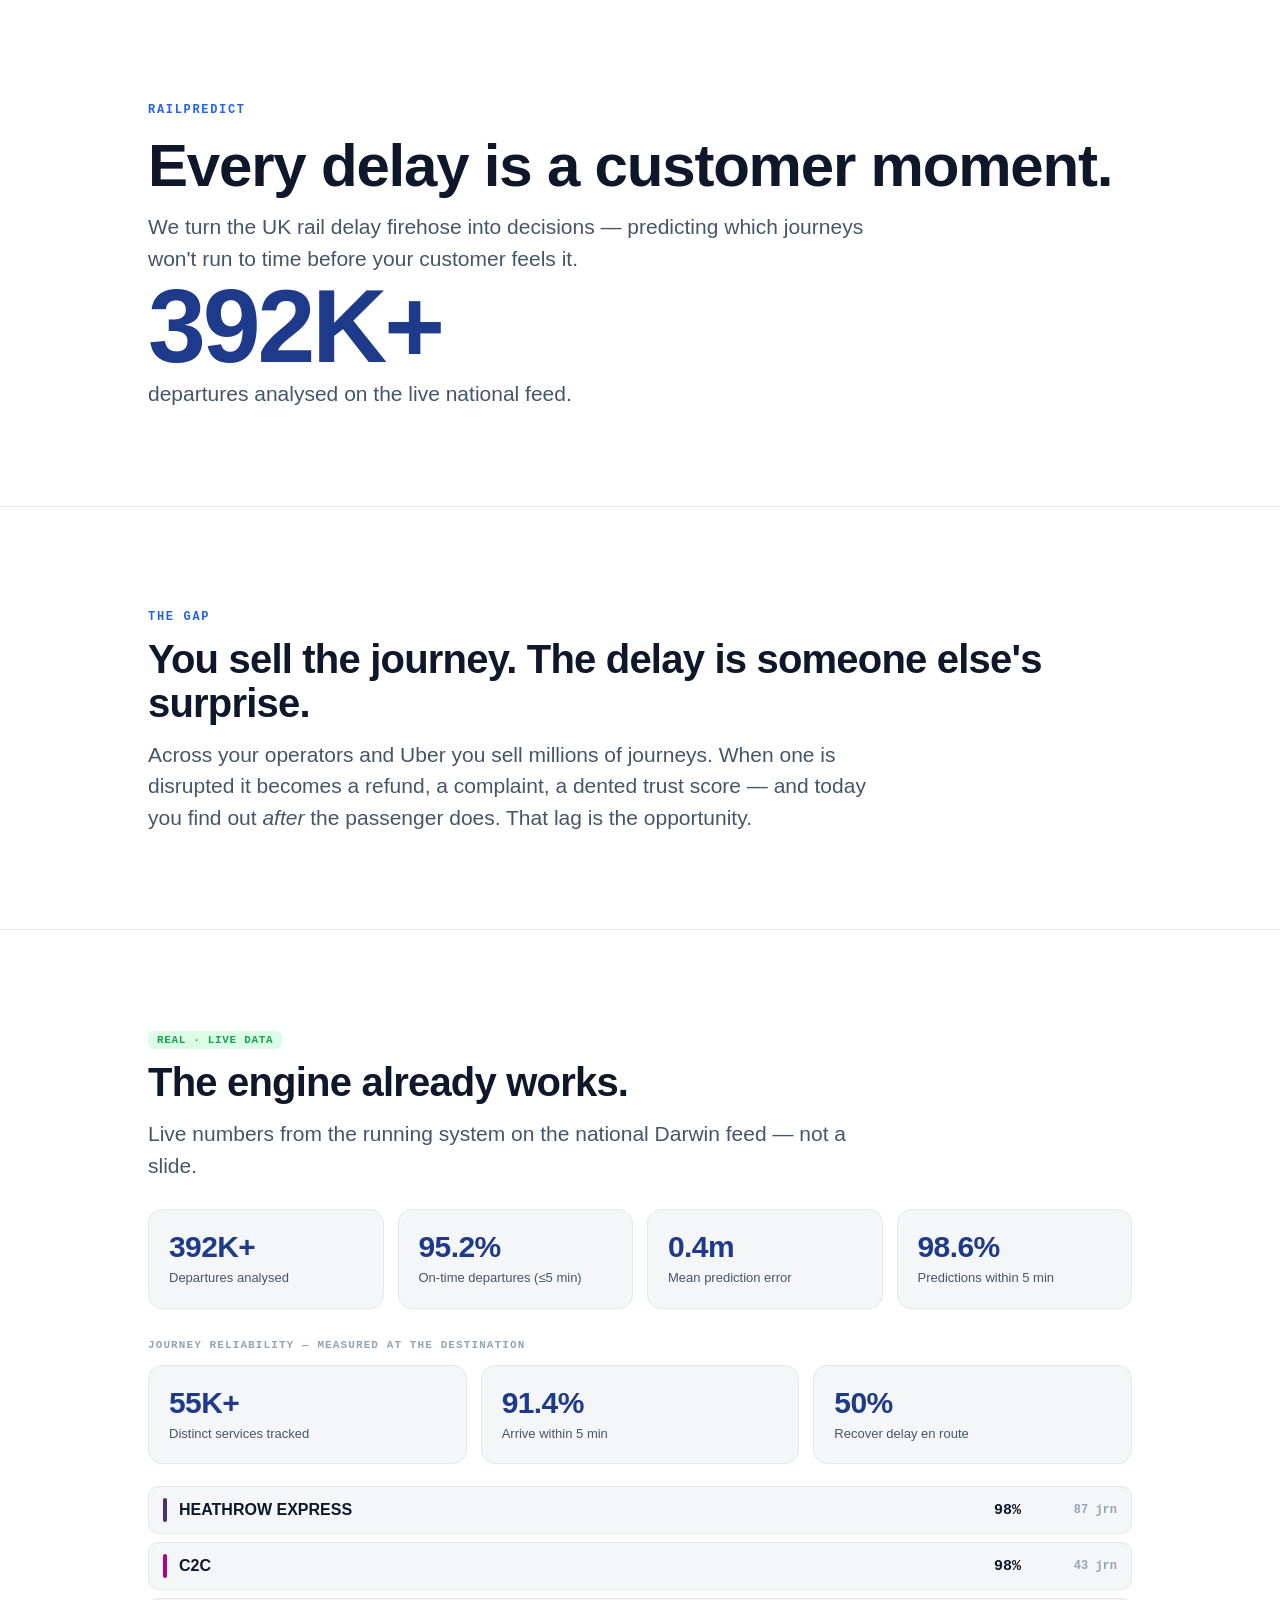
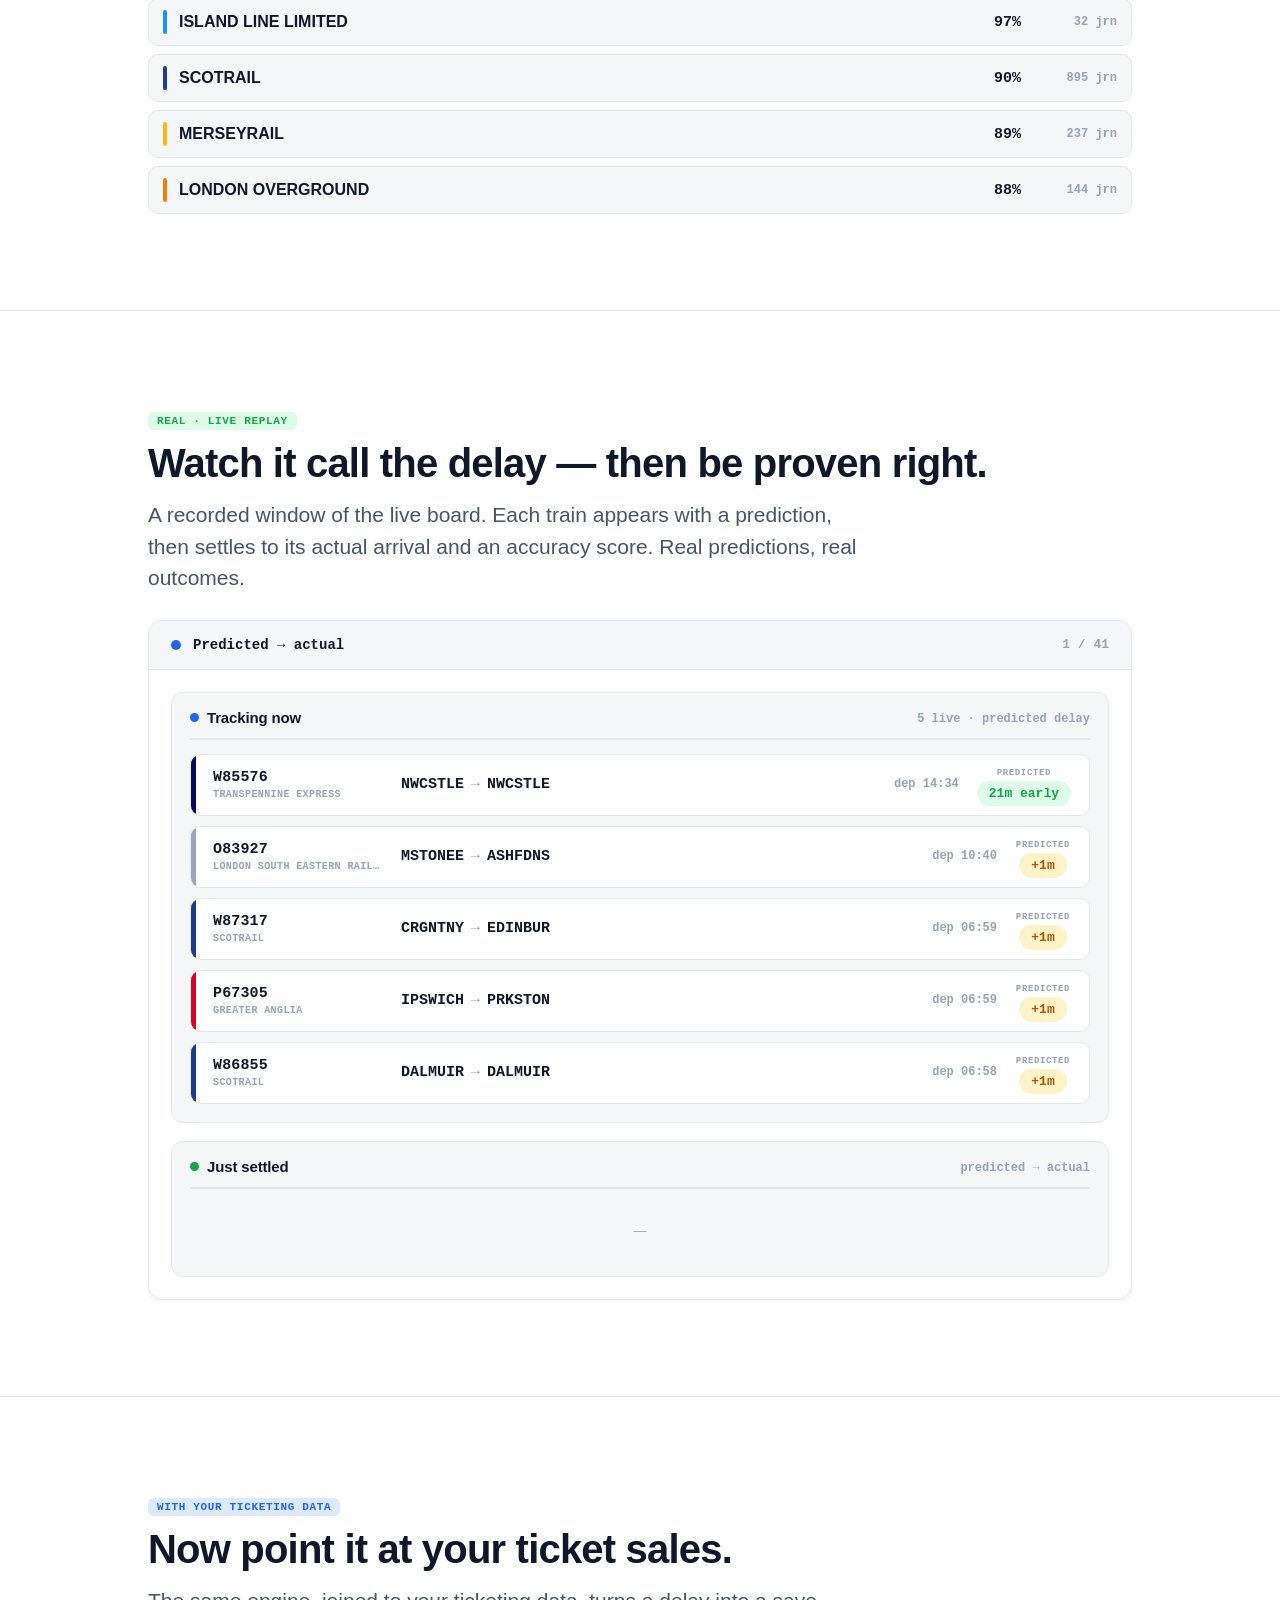
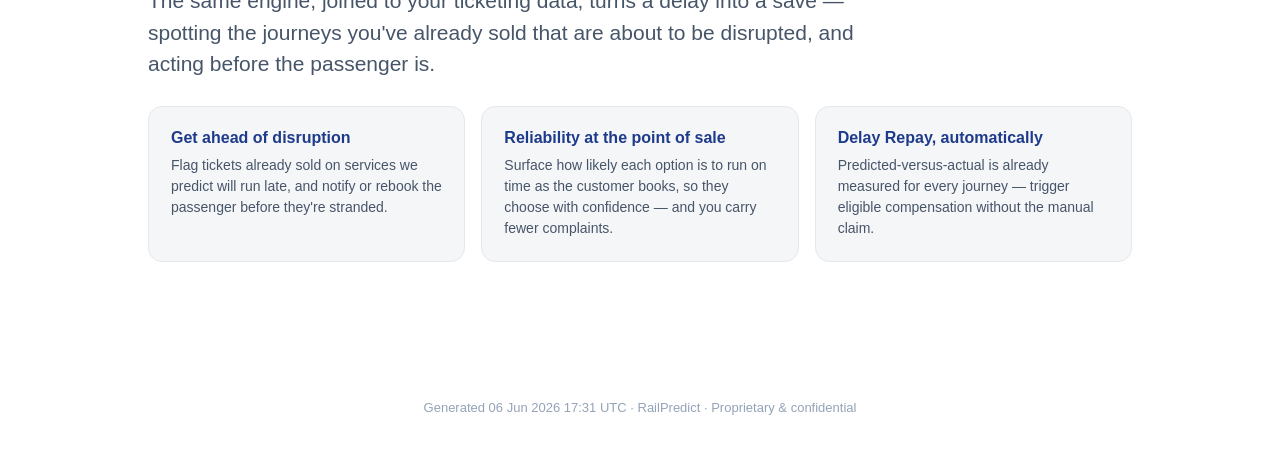
==== commit 6874f3be: "fix(demo): uniform replay cards (fixed grid, stacked zones) Cards auto-sized to the operator-name le" ====
--- a/docs/demo.html
+++ b/docs/demo.html
@@ -58,9 +58,8 @@
   @keyframes pulse{0%,100%{opacity:1}50%{opacity:.35}}
   .replay-bar .t{font:700 14px var(--mono)}
   .replay-bar .f{margin-left:auto;font:600 13px var(--mono);color:var(--dim)}
-  .zones{display:grid;grid-template-columns:1fr 1fr;gap:20px;padding:22px}
-  @media(max-width:820px){.zones{grid-template-columns:1fr}}
-  .zone{background:var(--soft);border:1px solid var(--line);border-radius:12px;padding:16px 16px 18px}
+  .zones{display:flex;flex-direction:column;gap:18px;padding:22px}
+  .zone{background:var(--soft);border:1px solid var(--line);border-radius:12px;padding:16px 18px 18px}
   .zone-head{display:flex;justify-content:space-between;align-items:baseline;margin-bottom:14px;padding-bottom:12px;border-bottom:2px solid var(--line)}
   .zone-head h3{font:800 15px var(--sans);letter-spacing:-.01em;color:var(--ink);display:flex;align-items:center;gap:8px}
   .zone-head h3::before{content:"";width:9px;height:9px;border-radius:50%;flex-shrink:0}
@@ -68,28 +67,30 @@
   .zone-settled .zone-head h3::before{background:var(--good)}
   .zone-head .ct{font:600 12px var(--mono);color:var(--dim)}
   .tgrid{display:flex;flex-direction:column;gap:10px}
-  .tcard{position:relative;display:flex;align-items:center;gap:16px;flex-wrap:wrap;background:#fff;border:1px solid var(--line);border-radius:10px;padding:14px 16px 14px 20px;overflow:hidden}
+  /* fixed 3-column grid → cards stay a constant size regardless of operator-name length */
+  .tcard{position:relative;display:grid;grid-template-columns:168px minmax(120px,1fr) auto;align-items:center;column-gap:20px;min-height:62px;background:#fff;border:1px solid var(--line);border-radius:10px;padding:8px 18px 8px 22px;overflow:hidden}
   .tcard::before{content:"";position:absolute;left:0;top:0;bottom:0;width:5px;background:var(--op,#94a3b8)}
   .tcard.fresh{animation:slidein .5s ease}
   @keyframes slidein{from{opacity:0;transform:translateY(8px)}to{opacity:1;transform:none}}
-  .tc-id{display:flex;flex-direction:column;gap:2px;min-width:82px}
-  .tc-hc{font:700 15px var(--mono);letter-spacing:.01em}
-  .tc-op{font:600 10px var(--mono);color:var(--dim);text-transform:uppercase;letter-spacing:.04em}
-  .tc-route{display:flex;align-items:center;gap:6px;font:700 15px var(--mono)}
-  .tc-route .ar{color:var(--dim)}
-  .tc-meta{margin-left:auto;display:flex;align-items:center;gap:16px}
-  .tc-sched{font:600 12px var(--mono);color:var(--dim)}
-  .cell{text-align:center;line-height:1.1}
+  .tc-id{display:flex;flex-direction:column;gap:3px;min-width:0}
+  .tc-hc{font:700 15px var(--mono);letter-spacing:.01em;white-space:nowrap;overflow:hidden;text-overflow:ellipsis}
+  .tc-op{font:600 10px var(--mono);color:var(--dim);text-transform:uppercase;letter-spacing:.04em;white-space:nowrap;overflow:hidden;text-overflow:ellipsis}
+  .tc-route{display:flex;align-items:center;gap:7px;font:700 15px var(--mono);white-space:nowrap;min-width:0;overflow:hidden}
+  .tc-route code{overflow:hidden;text-overflow:ellipsis}
+  .tc-route .ar{color:var(--dim);flex-shrink:0}
+  .tc-meta{justify-self:end;display:flex;align-items:center;gap:18px}
+  .tc-sched{font:600 12px var(--mono);color:var(--dim);white-space:nowrap}
+  .cell{text-align:center;line-height:1.15;min-width:56px}
   .cell .k{display:block;font:700 9px var(--mono);text-transform:uppercase;letter-spacing:.07em;color:var(--dim);margin-bottom:5px}
-  .cell .v{font:700 16px var(--mono)}
+  .cell .v{font:700 16px var(--mono);white-space:nowrap}
   .cell .v.pred{color:var(--muted)}
   .cell .v.act{color:var(--ink)}
-  .cell.arrow{font-size:17px;color:var(--dim);align-self:center;padding-top:10px}
-  .pchip{font:700 13px var(--mono);padding:5px 12px;border-radius:999px}
+  .cell.arrow{font-size:17px;color:var(--dim);min-width:auto;align-self:flex-end;padding-bottom:1px}
+  .pchip{font:700 13px var(--mono);padding:5px 12px;border-radius:999px;white-space:nowrap}
   .p-ontime{color:var(--good);background:var(--good-bg)}
   .p-min{color:var(--proj);background:var(--proj-bg)}
   .p-late{color:var(--bad);background:var(--bad-bg)}
-  .acc{font:700 12px var(--mono);padding:6px 11px;border-radius:999px;white-space:nowrap}
+  .acc{font:700 12px var(--mono);padding:6px 11px;border-radius:999px;white-space:nowrap;min-width:84px;text-align:center}
   .acc-good{color:var(--good);background:var(--good-bg)}
   .acc-ok{color:var(--accent);background:#dbeafe}
   .acc-bad{color:var(--bad);background:var(--bad-bg)}
@@ -154,7 +155,7 @@
 
 <footer>Generated <span data-fill="generated_at">—</span> · RailPredict · Proprietary &amp; confidential</footer>
 
-<script>window.DEMO = {"generated_at":"06 Jun 2026 16:17 UTC","hero_number":"366K+","hero_observations":366356,"services_count":53852,"services_label":"54K+","on_time_pct":95.31275589863411,"mae_mins":0.3652161141838598,"within_5_pct":98.61208930961624,"arrival_on_time_pct":91.46452289409298,"recovered_pct":50.33904229290458,"operators":[{"name":"C2C","brand":"#b7007c","on_time_pct":97.67441860465117,"journeys":43},{"name":"HEATHROW EXPRESS","brand":"#532e63","on_time_pct":97.36842105263158,"journeys":76},{"name":"ISLAND LINE LIMITED","brand":"#1e90ff","on_time_pct":96.42857142857143,"journeys":28},{"name":"SCOTRAIL","brand":"#1e3a8a","on_time_pct":89.52134540750323,"journeys":773},{"name":"MERSEYRAIL","brand":"#fdb913","on_time_pct":87.73584905660377,"journeys":212},{"name":"LONDON NORTH EASTERN RAILWAY","brand":"#ce0e2d","on_time_pct":87.23404255319149,"journeys":47}],"frames":[{"tracking":[{"rid":"202606068785576","operator":"TRANSPENNINE EXPRESS","brand":"#0a0a64","label":"W85576","origin":"NWCSTLE","dest":"NWCSTLE","scheduled":"14:34","predicted":-21},{"rid":"202606067983927","operator":"LONDON SOUTH EASTERN RAILWY","brand":"#9aa7b4","label":"O83927","origin":"MSTONEE","dest":"ASHFDNS","scheduled":"10:40","predicted":1},{"rid":"202606068787317","operator":"SCOTRAIL","brand":"#1e3a8a","label":"W87317","origin":"CRGNTNY","dest":"EDINBUR","scheduled":"06:59","predicted":1},{"rid":"202606068067305","operator":"GREATER ANGLIA","brand":"#d70428","label":"P67305","origin":"IPSWICH","dest":"PRKSTON","scheduled":"06:59","predicted":1},{"rid":"202606068786855","operator":"SCOTRAIL","brand":"#1e3a8a","label":"W86855","origin":"DALMUIR","dest":"DALMUIR","scheduled":"06:58","predicted":1},{"rid":"202606068001898","operator":"GREATER ANGLIA","brand":"#d70428","label":"P01898","origin":"IPSWICH","dest":"FLXSTOW","scheduled":"06:58","predicted":1}],"settled":[]},{"tracking":[{"rid":"202606067983927","operator":"LONDON SOUTH EASTERN RAILWY","brand":"#9aa7b4","label":"O83927","origin":"MSTONEE","dest":"ASHFDNS","scheduled":"10:40","predicted":1},{"rid":"202606068787317","operator":"SCOTRAIL","brand":"#1e3a8a","label":"W87317","origin":"CRGNTNY","dest":"EDINBUR","scheduled":"06:59","predicted":1},{"rid":"202606068067305","operator":"GREATER ANGLIA","brand":"#d70428","label":"P67305","origin":"IPSWICH","dest":"PRKSTON","scheduled":"06:59","predicted":1},{"rid":"202606068786855","operator":"SCOTRAIL","brand":"#1e3a8a","label":"W86855","origin":"DALMUIR","dest":"DALMUIR","scheduled":"06:58","predicted":1},{"rid":"202606068001898","operator":"GREATER ANGLIA","brand":"#d70428","label":"P01898","origin":"IPSWICH","dest":"FLXSTOW","scheduled":"06:58","predicted":1},{"rid":"202606068786633","operator":"SCOTRAIL","brand":"#1e3a8a","label":"W86633","origin":"CKHLCSD","dest":"GLGC","scheduled":"06:58","predicted":1}],"settled":[{"rid":"202606068785576","operator":"TRANSPENNINE EXPRESS","brand":"#0a0a64","label":"W85576","origin":"NWCSTLE","dest":"NWCSTLE","predicted":-21,"actual":1,"delta":22}]},{"tracking":[{"rid":"202606068787317","operator":"SCOTRAIL","brand":"#1e3a8a","label":"W87317","origin":"CRGNTNY","dest":"EDINBUR","scheduled":"06:59","predicted":1},{"rid":"202606068067305","operator":"GREATER ANGLIA","brand":"#d70428","label":"P67305","origin":"IPSWICH","dest":"PRKSTON","scheduled":"06:59","predicted":1},{"rid":"202606068786855","operator":"SCOTRAIL","brand":"#1e3a8a","label":"W86855","origin":"DALMUIR","dest":"DALMUIR","scheduled":"06:58","predicted":1},{"rid":"202606068001898","operator":"GREATER ANGLIA","brand":"#d70428","label":"P01898","origin":"IPSWICH","dest":"FLXSTOW","scheduled":"06:58","predicted":1},{"rid":"202606068786633","operator":"SCOTRAIL","brand":"#1e3a8a","label":"W86633","origin":"CKHLCSD","dest":"GLGC","scheduled":"06:58","predicted":1},{"rid":"202606066715519","operator":"SCOTRAIL","brand":"#1e3a8a","label":"C15519","origin":"ANSL","dest":"GLGQHL","scheduled":"06:58","predicted":1}],"settled":[{"rid":"202606067983927","operator":"LONDON SOUTH EASTERN RAILWY","brand":"#9aa7b4","label":"O83927","origin":"MSTONEE","dest":"ASHFDNS","predicted":1,"actual":120,"delta":119},{"rid":"202606068785576","operator":"TRANSPENNINE EXPRESS","brand":"#0a0a64","label":"W85576","origin":"NWCSTLE","dest":"NWCSTLE","predicted":-21,"actual":1,"delta":22}]},{"tracking":[{"rid":"202606068067305","operator":"GREATER ANGLIA","brand":"#d70428","label":"P67305","origin":"IPSWICH","dest":"PRKSTON","scheduled":"06:59","predicted":1},{"rid":"202606068786855","operator":"SCOTRAIL","brand":"#1e3a8a","label":"W86855","origin":"DALMUIR","dest":"DALMUIR","scheduled":"06:58","predicted":1},{"rid":"202606068001898","operator":"GREATER ANGLIA","brand":"#d70428","label":"P01898","origin":"IPSWICH","dest":"FLXSTOW","scheduled":"06:58","predicted":1},{"rid":"202606068786633","operator":"SCOTRAIL","brand":"#1e3a8a","label":"W86633","origin":"CKHLCSD","dest":"GLGC","scheduled":"06:58","predicted":1},{"rid":"202606066715519","operator":"SCOTRAIL","brand":"#1e3a8a","label":"C15519","origin":"ANSL","dest":"GLGQHL","scheduled":"06:58","predicted":1},{"rid":"202606066712055","operator":"THAMESLINK AND GT NORTHERN TL","brand":"#ff5aa7","label":"C12055","origin":"DUNT","dest":"LUTOBUS","scheduled":"06:58","predicted":1}],"settled":[{"rid":"202606068787317","operator":"SCOTRAIL","brand":"#1e3a8a","label":"W87317","origin":"CRGNTNY","dest":"EDINBUR","predicted":1,"actual":0,"delta":1},{"rid":"202606067983927","operator":"LONDON SOUTH EASTERN RAILWY","brand":"#9aa7b4","label":"O83927","origin":"MSTONEE","dest":"ASHFDNS","predicted":1,"actual":120,"delta":119},{"rid":"202606068785576","operator":"TRANSPENNINE EXPRESS","brand":"#0a0a64","label":"W85576","origin":"NWCSTLE","dest":"NWCSTLE","predicted":-21,"actual":1,"delta":22}]},{"tracking":[{"rid":"202606068786855","operator":"SCOTRAIL","brand":"#1e3a8a","label":"W86855","origin":"DALMUIR","dest":"DALMUIR","scheduled":"06:58","predicted":1},{"rid":"202606068001898","operator":"GREATER ANGLIA","brand":"#d70428","label":"P01898","origin":"IPSWICH","dest":"FLXSTOW","scheduled":"06:58","predicted":1},{"rid":"202606068786633","operator":"SCOTRAIL","brand":"#1e3a8a","label":"W86633","origin":"CKHLCSD","dest":"GLGC","scheduled":"06:58","predicted":1},{"rid":"202606066715519","operator":"SCOTRAIL","brand":"#1e3a8a","label":"C15519","origin":"ANSL","dest":"GLGQHL","scheduled":"06:58","predicted":1},{"rid":"202606066712055","operator":"THAMESLINK AND GT NORTHERN TL","brand":"#ff5aa7","label":"C12055","origin":"DUNT","dest":"LUTOBUS","scheduled":"06:58","predicted":1},{"rid":"202606068704546","operator":"HULL TRAINS","brand":"#1d1d1b","label":"W04546","origin":"HULLSS","dest":"HULL","scheduled":"06:58","predicted":1}],"settled":[{"rid":"202606068067305","operator":"GREATER ANGLIA","brand":"#d70428","label":"P67305","origin":"IPSWICH","dest":"PRKSTON","predicted":1,"actual":-1,"delta":2},{"rid":"202606068787317","operator":"SCOTRAIL","brand":"#1e3a8a","label":"W87317","origin":"CRGNTNY","dest":"EDINBUR","predicted":1,"actual":0,"delta":1},{"rid":"202606067983927","operator":"LONDON SOUTH EASTERN RAILWY","brand":"#9aa7b4","label":"O83927","origin":"MSTONEE","dest":"ASHFDNS","predicted":1,"actual":120,"delta":119},{"rid":"202606068785576","operator":"TRANSPENNINE EXPRESS","brand":"#0a0a64","label":"W85576","origin":"NWCSTLE","dest":"NWCSTLE","predicted":-21,"actual":1,"delta":22}]},{"tracking":[{"rid":"202606068001898","operator":"GREATER ANGLIA","brand":"#d70428","label":"P01898","origin":"IPSWICH","dest":"FLXSTOW","scheduled":"06:58","predicted":1},{"rid":"202606068786633","operator":"SCOTRAIL","brand":"#1e3a8a","label":"W86633","origin":"CKHLCSD","dest":"GLGC","scheduled":"06:58","predicted":1},{"rid":"202606066715519","operator":"SCOTRAIL","brand":"#1e3a8a","label":"C15519","origin":"ANSL","dest":"GLGQHL","scheduled":"06:58","predicted":1},{"rid":"202606066712055","operator":"THAMESLINK AND GT NORTHERN TL","brand":"#ff5aa7","label":"C12055","origin":"DUNT","dest":"LUTOBUS","scheduled":"06:58","predicted":1},{"rid":"202606068704546","operator":"HULL TRAINS","brand":"#1d1d1b","label":"W04546","origin":"HULLSS","dest":"HULL","scheduled":"06:58","predicted":1},{"rid":"202606068090911","operator":"LONDON SOUTH EASTERN RAILWY","brand":"#9aa7b4","label":"P90911","origin":"GLNGDEP","dest":"GLNGHMK","scheduled":"06:57","predicted":1}],"settled":[{"rid":"202606068786855","operator":"SCOTRAIL","brand":"#1e3a8a","label":"W86855","origin":"DALMUIR","dest":"DALMUIR","predicted":1,"actual":-2,"delta":3},{"rid":"202606068067305","operator":"GREATER ANGLIA","brand":"#d70428","label":"P67305","origin":"IPSWICH","dest":"PRKSTON","predicted":1,"actual":-1,"delta":2},{"rid":"202606068787317","operator":"SCOTRAIL","brand":"#1e3a8a","label":"W87317","origin":"CRGNTNY","dest":"EDINBUR","predicted":1,"actual":0,"delta":1},{"rid":"202606067983927","operator":"LONDON SOUTH EASTERN RAILWY","brand":"#9aa7b4","label":"O83927","origin":"MSTONEE","dest":"ASHFDNS","predicted":1,"actual":120,"delta":119}]},{"tracking":[{"rid":"202606068786633","operator":"SCOTRAIL","brand":"#1e3a8a","label":"W86633","origin":"CKHLCSD","dest":"GLGC","scheduled":"06:58","predicted":1},{"rid":"202606066715519","operator":"SCOTRAIL","brand":"#1e3a8a","label":"C15519","origin":"ANSL","dest":"GLGQHL","scheduled":"06:58","predicted":1},{"rid":"202606066712055","operator":"THAMESLINK AND GT NORTHERN TL","brand":"#ff5aa7","label":"C12055","origin":"DUNT","dest":"LUTOBUS","scheduled":"06:58","predicted":1},{"rid":"202606068704546","operator":"HULL TRAINS","brand":"#1d1d1b","label":"W04546","origin":"HULLSS","dest":"HULL","scheduled":"06:58","predicted":1},{"rid":"202606068090911","operator":"LONDON SOUTH EASTERN RAILWY","brand":"#9aa7b4","label":"P90911","origin":"GLNGDEP","dest":"GLNGHMK","scheduled":"06:57","predicted":1},{"rid":"202606068065273","operator":"NORTHERN","brand":"#262262","label":"P65273","origin":"ADWICK","dest":"ADWICK","scheduled":"06:57","predicted":1}],"settled":[{"rid":"202606068001898","operator":"GREATER ANGLIA","brand":"#d70428","label":"P01898","origin":"IPSWICH","dest":"FLXSTOW","predicted":1,"actual":0,"delta":1},{"rid":"202606068786855","operator":"SCOTRAIL","brand":"#1e3a8a","label":"W86855","origin":"DALMUIR","dest":"DALMUIR","predicted":1,"actual":-2,"delta":3},{"rid":"202606068067305","operator":"GREATER ANGLIA","brand":"#d70428","label":"P67305","origin":"IPSWICH","dest":"PRKSTON","predicted":1,"actual":-1,"delta":2},{"rid":"202606068787317","operator":"SCOTRAIL","brand":"#1e3a8a","label":"W87317","origin":"CRGNTNY","dest":"EDINBUR","predicted":1,"actual":0,"delta":1}]},{"tracking":[{"rid":"202606066715519","operator":"SCOTRAIL","brand":"#1e3a8a","label":"C15519","origin":"ANSL","dest":"GLGQHL","scheduled":"06:58","predicted":1},{"rid":"202606066712055","operator":"THAMESLINK AND GT NORTHERN TL","brand":"#ff5aa7","label":"C12055","origin":"DUNT","dest":"LUTOBUS","scheduled":"06:58","predicted":1},{"rid":"202606068704546","operator":"HULL TRAINS","brand":"#1d1d1b","label":"W04546","origin":"HULLSS","dest":"HULL","scheduled":"06:58","predicted":1},{"rid":"202606068090911","operator":"LONDON SOUTH EASTERN RAILWY","brand":"#9aa7b4","label":"P90911","origin":"GLNGDEP","dest":"GLNGHMK","scheduled":"06:57","predicted":1},{"rid":"202606068065273","operator":"NORTHERN","brand":"#262262","label":"P65273","origin":"ADWICK","dest":"ADWICK","scheduled":"06:57","predicted":1},{"rid":"202606067101367","operator":"CROSSCOUNTRY","brand":"#660f21","label":"G01367","origin":"CRGNTNY","dest":"EDINBUR","scheduled":"06:57","predicted":1}],"settled":[{"rid":"202606068786633","operator":"SCOTRAIL","brand":"#1e3a8a","label":"W86633","origin":"CKHLCSD","dest":"GLGC","predicted":1,"actual":1,"delta":0},{"rid":"202606068001898","operator":"GREATER ANGLIA","brand":"#d70428","label":"P01898","origin":"IPSWICH","dest":"FLXSTOW","predicted":1,"actual":0,"delta":1},{"rid":"202606068786855","operator":"SCOTRAIL","brand":"#1e3a8a","label":"W86855","origin":"DALMUIR","dest":"DALMUIR","predicted":1,"actual":-2,"delta":3},{"rid":"202606068067305","operator":"GREATER ANGLIA","brand":"#d70428","label":"P67305","origin":"IPSWICH","dest":"PRKSTON","predicted":1,"actual":-1,"delta":2}]},{"tracking":[{"rid":"202606066712055","operator":"THAMESLINK AND GT NORTHERN TL","brand":"#ff5aa7","label":"C12055","origin":"DUNT","dest":"LUTOBUS","scheduled":"06:58","predicted":1},{"rid":"202606068704546","operator":"HULL TRAINS","brand":"#1d1d1b","label":"W04546","origin":"HULLSS","dest":"HULL","scheduled":"06:58","predicted":1},{"rid":"202606068090911","operator":"LONDON SOUTH EASTERN RAILWY","brand":"#9aa7b4","label":"P90911","origin":"GLNGDEP","dest":"GLNGHMK","scheduled":"06:57","predicted":1},{"rid":"202606068065273","operator":"NORTHERN","brand":"#262262","label":"P65273","origin":"ADWICK","dest":"ADWICK","scheduled":"06:57","predicted":1},{"rid":"202606067101367","operator":"CROSSCOUNTRY","brand":"#660f21","label":"G01367","origin":"CRGNTNY","dest":"EDINBUR","scheduled":"06:57","predicted":1},{"rid":"202606066742764","operator":"GWR","brand":"#9aa7b4","label":"C42764","origin":"EXETTMD","dest":"EXETRSD","scheduled":"06:56","predicted":1}],"settled":[{"rid":"202606066715519","operator":"SCOTRAIL","brand":"#1e3a8a","label":"C15519","origin":"ANSL","dest":"GLGQHL","predicted":1,"actual":0,"delta":1},{"rid":"202606068786633","operator":"SCOTRAIL","brand":"#1e3a8a","label":"W86633","origin":"CKHLCSD","dest":"GLGC","predicted":1,"actual":1,"delta":0},{"rid":"202606068001898","operator":"GREATER ANGLIA","brand":"#d70428","label":"P01898","origin":"IPSWICH","dest":"FLXSTOW","predicted":1,"actual":0,"delta":1},{"rid":"202606068786855","operator":"SCOTRAIL","brand":"#1e3a8a","label":"W86855","origin":"DALMUIR","dest":"DALMUIR","predicted":1,"actual":-2,"delta":3}]},{"tracking":[{"rid":"202606068704546","operator":"HULL TRAINS","brand":"#1d1d1b","label":"W04546","origin":"HULLSS","dest":"HULL","scheduled":"06:58","predicted":1},{"rid":"202606068090911","operator":"LONDON SOUTH EASTERN RAILWY","brand":"#9aa7b4","label":"P90911","origin":"GLNGDEP","dest":"GLNGHMK","scheduled":"06:57","predicted":1},{"rid":"202606068065273","operator":"NORTHERN","brand":"#262262","label":"P65273","origin":"ADWICK","dest":"ADWICK","scheduled":"06:57","predicted":1},{"rid":"202606067101367","operator":"CROSSCOUNTRY","brand":"#660f21","label":"G01367","origin":"CRGNTNY","dest":"EDINBUR","scheduled":"06:57","predicted":1},{"rid":"202606066742764","operator":"GWR","brand":"#9aa7b4","label":"C42764","origin":"EXETTMD","dest":"EXETRSD","scheduled":"06:56","predicted":1},{"rid":"202606068067299","operator":"GREATER ANGLIA","brand":"#d70428","label":"P67299","origin":"MANNGTR","dest":"HARWICH","scheduled":"06:56","predicted":1}],"settled":[{"rid":"202606066712055","operator":"THAMESLINK AND GT NORTHERN TL","brand":"#ff5aa7","label":"C12055","origin":"DUNT","dest":"LUTOBUS","predicted":1,"actual":0,"delta":1},{"rid":"202606066715519","operator":"SCOTRAIL","brand":"#1e3a8a","label":"C15519","origin":"ANSL","dest":"GLGQHL","predicted":1,"actual":0,"delta":1},{"rid":"202606068786633","operator":"SCOTRAIL","brand":"#1e3a8a","label":"W86633","origin":"CKHLCSD","dest":"GLGC","predicted":1,"actual":1,"delta":0},{"rid":"202606068001898","operator":"GREATER ANGLIA","brand":"#d70428","label":"P01898","origin":"IPSWICH","dest":"FLXSTOW","predicted":1,"actual":0,"delta":1}]},{"tracking":[{"rid":"202606068090911","operator":"LONDON SOUTH EASTERN RAILWY","brand":"#9aa7b4","label":"P90911","origin":"GLNGDEP","dest":"GLNGHMK","scheduled":"06:57","predicted":1},{"rid":"202606068065273","operator":"NORTHERN","brand":"#262262","label":"P65273","origin":"ADWICK","dest":"ADWICK","scheduled":"06:57","predicted":1},{"rid":"202606067101367","operator":"CROSSCOUNTRY","brand":"#660f21","label":"G01367","origin":"CRGNTNY","dest":"EDINBUR","scheduled":"06:57","predicted":1},{"rid":"202606066742764","operator":"GWR","brand":"#9aa7b4","label":"C42764","origin":"EXETTMD","dest":"EXETRSD","scheduled":"06:56","predicted":1},{"rid":"202606068067299","operator":"GREATER ANGLIA","brand":"#d70428","label":"P67299","origin":"MANNGTR","dest":"HARWICH","scheduled":"06:56","predicted":1},{"rid":"202606068381720","operator":"AVANTI WEST COAST","brand":"#11354e","label":"S81720","origin":"LNGSTCS","dest":"CREWE","scheduled":"06:56","predicted":1}],"settled":[{"rid":"202606068704546","operator":"HULL TRAINS","brand":"#1d1d1b","label":"W04546","origin":"HULLSS","dest":"HULL","predicted":1,"actual":0,"delta":1},{"rid":"202606066712055","operator":"THAMESLINK AND GT NORTHERN TL","brand":"#ff5aa7","label":"C12055","origin":"DUNT","dest":"LUTOBUS","predicted":1,"actual":0,"delta":1},{"rid":"202606066715519","operator":"SCOTRAIL","brand":"#1e3a8a","label":"C15519","origin":"ANSL","dest":"GLGQHL","predicted":1,"actual":0,"delta":1},{"rid":"202606068786633","operator":"SCOTRAIL","brand":"#1e3a8a","label":"W86633","origin":"CKHLCSD","dest":"GLGC","predicted":1,"actual":1,"delta":0}]},{"tracking":[{"rid":"202606068065273","operator":"NORTHERN","brand":"#262262","label":"P65273","origin":"ADWICK","dest":"ADWICK","scheduled":"06:57","predicted":1},{"rid":"202606067101367","operator":"CROSSCOUNTRY","brand":"#660f21","label":"G01367","origin":"CRGNTNY","dest":"EDINBUR","scheduled":"06:57","predicted":1},{"rid":"202606066742764","operator":"GWR","brand":"#9aa7b4","label":"C42764","origin":"EXETTMD","dest":"EXETRSD","scheduled":"06:56","predicted":1},{"rid":"202606068067299","operator":"GREATER ANGLIA","brand":"#d70428","label":"P67299","origin":"MANNGTR","dest":"HARWICH","scheduled":"06:56","predicted":1},{"rid":"202606068381720","operator":"AVANTI WEST COAST","brand":"#11354e","label":"S81720","origin":"LNGSTCS","dest":"CREWE","scheduled":"06:56","predicted":1},{"rid":"202606067130237","operator":"MERSEYRAIL","brand":"#fdb913","label":"G30237","origin":"HBOLTN","dest":"LVRPLCH","scheduled":"06:56","predicted":1}],"settled":[{"rid":"202606068090911","operator":"LONDON SOUTH EASTERN RAILWY","brand":"#9aa7b4","label":"P90911","origin":"GLNGDEP","dest":"GLNGHMK","predicted":1,"actual":0,"delta":1},{"rid":"202606068704546","operator":"HULL TRAINS","brand":"#1d1d1b","label":"W04546","origin":"HULLSS","dest":"HULL","predicted":1,"actual":0,"delta":1},{"rid":"202606066712055","operator":"THAMESLINK AND GT NORTHERN TL","brand":"#ff5aa7","label":"C12055","origin":"DUNT","dest":"LUTOBUS","predicted":1,"actual":0,"delta":1},{"rid":"202606066715519","operator":"SCOTRAIL","brand":"#1e3a8a","label":"C15519","origin":"ANSL","dest":"GLGQHL","predicted":1,"actual":0,"delta":1}]},{"tracking":[{"rid":"202606067101367","operator":"CROSSCOUNTRY","brand":"#660f21","label":"G01367","origin":"CRGNTNY","dest":"EDINBUR","scheduled":"06:57","predicted":1},{"rid":"202606066742764","operator":"GWR","brand":"#9aa7b4","label":"C42764","origin":"EXETTMD","dest":"EXETRSD","scheduled":"06:56","predicted":1},{"rid":"202606068067299","operator":"GREATER ANGLIA","brand":"#d70428","label":"P67299","origin":"MANNGTR","dest":"HARWICH","scheduled":"06:56","predicted":1},{"rid":"202606068381720","operator":"AVANTI WEST COAST","brand":"#11354e","label":"S81720","origin":"LNGSTCS","dest":"CREWE","scheduled":"06:56","predicted":1},{"rid":"202606067130237","operator":"MERSEYRAIL","brand":"#fdb913","label":"G30237","origin":"HBOLTN","dest":"LVRPLCH","scheduled":"06:56","predicted":1},{"rid":"202606066718310","operator":"THAMESLINK AND GT NORTHERN TL","brand":"#ff5aa7","label":"C18310","origin":"BEDFDM","dest":"RAINHMK","scheduled":"06:55","predicted":1}],"settled":[{"rid":"202606068065273","operator":"NORTHERN","brand":"#262262","label":"P65273","origin":"ADWICK","dest":"ADWICK","predicted":1,"actual":-1,"delta":2},{"rid":"202606068090911","operator":"LONDON SOUTH EASTERN RAILWY","brand":"#9aa7b4","label":"P90911","origin":"GLNGDEP","dest":"GLNGHMK","predicted":1,"actual":0,"delta":1},{"rid":"202606068704546","operator":"HULL TRAINS","brand":"#1d1d1b","label":"W04546","origin":"HULLSS","dest":"HULL","predicted":1,"actual":0,"delta":1},{"rid":"202606066712055","operator":"THAMESLINK AND GT NORTHERN TL","brand":"#ff5aa7","label":"C12055","origin":"DUNT","dest":"LUTOBUS","predicted":1,"actual":0,"delta":1}]},{"tracking":[{"rid":"202606066742764","operator":"GWR","brand":"#9aa7b4","label":"C42764","origin":"EXETTMD","dest":"EXETRSD","scheduled":"06:56","predicted":1},{"rid":"202606068067299","operator":"GREATER ANGLIA","brand":"#d70428","label":"P67299","origin":"MANNGTR","dest":"HARWICH","scheduled":"06:56","predicted":1},{"rid":"202606068381720","operator":"AVANTI WEST COAST","brand":"#11354e","label":"S81720","origin":"LNGSTCS","dest":"CREWE","scheduled":"06:56","predicted":1},{"rid":"202606067130237","operator":"MERSEYRAIL","brand":"#fdb913","label":"G30237","origin":"HBOLTN","dest":"LVRPLCH","scheduled":"06:56","predicted":1},{"rid":"202606066718310","operator":"THAMESLINK AND GT NORTHERN TL","brand":"#ff5aa7","label":"C18310","origin":"BEDFDM","dest":"RAINHMK","scheduled":"06:55","predicted":1},{"rid":"202606067654786","operator":"GREATER ANGLIA","brand":"#d70428","label":"L54786","origin":"PRKSTHS","dest":"PRKSTON","scheduled":"06:55","predicted":1}],"settled":[{"rid":"202606067101367","operator":"CROSSCOUNTRY","brand":"#660f21","label":"G01367","origin":"CRGNTNY","dest":"EDINBUR","predicted":1,"actual":0,"delta":1},{"rid":"202606068065273","operator":"NORTHERN","brand":"#262262","label":"P65273","origin":"ADWICK","dest":"ADWICK","predicted":1,"actual":-1,"delta":2},{"rid":"202606068090911","operator":"LONDON SOUTH EASTERN RAILWY","brand":"#9aa7b4","label":"P90911","origin":"GLNGDEP","dest":"GLNGHMK","predicted":1,"actual":0,"delta":1},{"rid":"202606068704546","operator":"HULL TRAINS","brand":"#1d1d1b","label":"W04546","origin":"HULLSS","dest":"HULL","predicted":1,"actual":0,"delta":1}]},{"tracking":[{"rid":"202606068067299","operator":"GREATER ANGLIA","brand":"#d70428","label":"P67299","origin":"MANNGTR","dest":"HARWICH","scheduled":"06:56","predicted":1},{"rid":"202606068381720","operator":"AVANTI WEST COAST","brand":"#11354e","label":"S81720","origin":"LNGSTCS","dest":"CREWE","scheduled":"06:56","predicted":1},{"rid":"202606067130237","operator":"MERSEYRAIL","brand":"#fdb913","label":"G30237","origin":"HBOLTN","dest":"LVRPLCH","scheduled":"06:56","predicted":1},{"rid":"202606066718310","operator":"THAMESLINK AND GT NORTHERN TL","brand":"#ff5aa7","label":"C18310","origin":"BEDFDM","dest":"RAINHMK","scheduled":"06:55","predicted":1},{"rid":"202606067654786","operator":"GREATER ANGLIA","brand":"#d70428","label":"L54786","origin":"PRKSTHS","dest":"PRKSTON","scheduled":"06:55","predicted":1},{"rid":"202606067033428","operator":"LONDON OVERGROUND","brand":"#ee7d11","label":"F33428","origin":"EUSTON","dest":"WLSDTMD","scheduled":"06:55","predicted":1}],"settled":[{"rid":"202606066742764","operator":"GWR","brand":"#9aa7b4","label":"C42764","origin":"EXETTMD","dest":"EXETRSD","predicted":1,"actual":0,"delta":1},{"rid":"202606067101367","operator":"CROSSCOUNTRY","brand":"#660f21","label":"G01367","origin":"CRGNTNY","dest":"EDINBUR","predicted":1,"actual":0,"delta":1},{"rid":"202606068065273","operator":"NORTHERN","brand":"#262262","label":"P65273","origin":"ADWICK","dest":"ADWICK","predicted":1,"actual":-1,"delta":2},{"rid":"202606068090911","operator":"LONDON SOUTH EASTERN RAILWY","brand":"#9aa7b4","label":"P90911","origin":"GLNGDEP","dest":"GLNGHMK","predicted":1,"actual":0,"delta":1}]},{"tracking":[{"rid":"202606068381720","operator":"AVANTI WEST COAST","brand":"#11354e","label":"S81720","origin":"LNGSTCS","dest":"CREWE","scheduled":"06:56","predicted":1},{"rid":"202606067130237","operator":"MERSEYRAIL","brand":"#fdb913","label":"G30237","origin":"HBOLTN","dest":"LVRPLCH","scheduled":"06:56","predicted":1},{"rid":"202606066718310","operator":"THAMESLINK AND GT NORTHERN TL","brand":"#ff5aa7","label":"C18310","origin":"BEDFDM","dest":"RAINHMK","scheduled":"06:55","predicted":1},{"rid":"202606067654786","operator":"GREATER ANGLIA","brand":"#d70428","label":"L54786","origin":"PRKSTHS","dest":"PRKSTON","scheduled":"06:55","predicted":1},{"rid":"202606067033428","operator":"LONDON OVERGROUND","brand":"#ee7d11","label":"F33428","origin":"EUSTON","dest":"WLSDTMD","scheduled":"06:55","predicted":1},{"rid":"202606066712380","operator":"THAMESLINK AND GT NORTHERN TL","brand":"#ff5aa7","label":"C12380","origin":"HATFBUS","dest":"STALBUS","scheduled":"06:55","predicted":1}],"settled":[{"rid":"202606068067299","operator":"GREATER ANGLIA","brand":"#d70428","label":"P67299","origin":"MANNGTR","dest":"HARWICH","predicted":1,"actual":-1,"delta":2},{"rid":"202606066742764","operator":"GWR","brand":"#9aa7b4","label":"C42764","origin":"EXETTMD","dest":"EXETRSD","predicted":1,"actual":0,"delta":1},{"rid":"202606067101367","operator":"CROSSCOUNTRY","brand":"#660f21","label":"G01367","origin":"CRGNTNY","dest":"EDINBUR","predicted":1,"actual":0,"delta":1},{"rid":"202606068065273","operator":"NORTHERN","brand":"#262262","label":"P65273","origin":"ADWICK","dest":"ADWICK","predicted":1,"actual":-1,"delta":2}]},{"tracking":[{"rid":"202606067130237","operator":"MERSEYRAIL","brand":"#fdb913","label":"G30237","origin":"HBOLTN","dest":"LVRPLCH","scheduled":"06:56","predicted":1},{"rid":"202606066718310","operator":"THAMESLINK AND GT NORTHERN TL","brand":"#ff5aa7","label":"C18310","origin":"BEDFDM","dest":"RAINHMK","scheduled":"06:55","predicted":1},{"rid":"202606067654786","operator":"GREATER ANGLIA","brand":"#d70428","label":"L54786","origin":"PRKSTHS","dest":"PRKSTON","scheduled":"06:55","predicted":1},{"rid":"202606067033428","operator":"LONDON OVERGROUND","brand":"#ee7d11","label":"F33428","origin":"EUSTON","dest":"WLSDTMD","scheduled":"06:55","predicted":1},{"rid":"202606066712380","operator":"THAMESLINK AND GT NORTHERN TL","brand":"#ff5aa7","label":"C12380","origin":"HATFBUS","dest":"STALBUS","scheduled":"06:55","predicted":1},{"rid":"202606067197984","operator":"LONDON OVERGROUND","brand":"#ee7d11","label":"G97984","origin":"UPMNSP6","dest":"ROMFORD","scheduled":"06:55","predicted":1}],"settled":[{"rid":"202606068381720","operator":"AVANTI WEST COAST","brand":"#11354e","label":"S81720","origin":"LNGSTCS","dest":"CREWE","predicted":1,"actual":0,"delta":1},{"rid":"202606068067299","operator":"GREATER ANGLIA","brand":"#d70428","label":"P67299","origin":"MANNGTR","dest":"HARWICH","predicted":1,"actual":-1,"delta":2},{"rid":"202606066742764","operator":"GWR","brand":"#9aa7b4","label":"C42764","origin":"EXETTMD","dest":"EXETRSD","predicted":1,"actual":0,"delta":1},{"rid":"202606067101367","operator":"CROSSCOUNTRY","brand":"#660f21","label":"G01367","origin":"CRGNTNY","dest":"EDINBUR","predicted":1,"actual":0,"delta":1}]},{"tracking":[{"rid":"202606066718310","operator":"THAMESLINK AND GT NORTHERN TL","brand":"#ff5aa7","label":"C18310","origin":"BEDFDM","dest":"RAINHMK","scheduled":"06:55","predicted":1},{"rid":"202606067654786","operator":"GREATER ANGLIA","brand":"#d70428","label":"L54786","origin":"PRKSTHS","dest":"PRKSTON","scheduled":"06:55","predicted":1},{"rid":"202606067033428","operator":"LONDON OVERGROUND","brand":"#ee7d11","label":"F33428","origin":"EUSTON","dest":"WLSDTMD","scheduled":"06:55","predicted":1},{"rid":"202606066712380","operator":"THAMESLINK AND GT NORTHERN TL","brand":"#ff5aa7","label":"C12380","origin":"HATFBUS","dest":"STALBUS","scheduled":"06:55","predicted":1},{"rid":"202606067197984","operator":"LONDON OVERGROUND","brand":"#ee7d11","label":"G97984","origin":"UPMNSP6","dest":"ROMFORD","scheduled":"06:55","predicted":1},{"rid":"202606068089356","operator":"LONDON SOUTH EASTERN RAILWY","brand":"#9aa7b4","label":"P89356","origin":"MSTONEW","dest":"STROOD","scheduled":"06:55","predicted":1}],"settled":[{"rid":"202606067130237","operator":"MERSEYRAIL","brand":"#fdb913","label":"G30237","origin":"HBOLTN","dest":"LVRPLCH","predicted":1,"actual":0,"delta":1},{"rid":"202606068381720","operator":"AVANTI WEST COAST","brand":"#11354e","label":"S81720","origin":"LNGSTCS","dest":"CREWE","predicted":1,"actual":0,"delta":1},{"rid":"202606068067299","operator":"GREATER ANGLIA","brand":"#d70428","label":"P67299","origin":"MANNGTR","dest":"HARWICH","predicted":1,"actual":-1,"delta":2},{"rid":"202606066742764","operator":"GWR","brand":"#9aa7b4","label":"C42764","origin":"EXETTMD","dest":"EXETRSD","predicted":1,"actual":0,"delta":1}]},{"tracking":[{"rid":"202606067654786","operator":"GREATER ANGLIA","brand":"#d70428","label":"L54786","origin":"PRKSTHS","dest":"PRKSTON","scheduled":"06:55","predicted":1},{"rid":"202606067033428","operator":"LONDON OVERGROUND","brand":"#ee7d11","label":"F33428","origin":"EUSTON","dest":"WLSDTMD","scheduled":"06:55","predicted":1},{"rid":"202606066712380","operator":"THAMESLINK AND GT NORTHERN TL","brand":"#ff5aa7","label":"C12380","origin":"HATFBUS","dest":"STALBUS","scheduled":"06:55","predicted":1},{"rid":"202606067197984","operator":"LONDON OVERGROUND","brand":"#ee7d11","label":"G97984","origin":"UPMNSP6","dest":"ROMFORD","scheduled":"06:55","predicted":1},{"rid":"202606068089356","operator":"LONDON SOUTH EASTERN RAILWY","brand":"#9aa7b4","label":"P89356","origin":"MSTONEW","dest":"STROOD","scheduled":"06:55","predicted":1},{"rid":"202606068768903","operator":"SCOTRAIL","brand":"#1e3a8a","label":"W68903","origin":"HLNSBRC","dest":"EDINBUR","scheduled":"06:54","predicted":1}],"settled":[{"rid":"202606066718310","operator":"THAMESLINK AND GT NORTHERN TL","brand":"#ff5aa7","label":"C18310","origin":"BEDFDM","dest":"RAINHMK","predicted":1,"actual":-1,"delta":2},{"rid":"202606067130237","operator":"MERSEYRAIL","brand":"#fdb913","label":"G30237","origin":"HBOLTN","dest":"LVRPLCH","predicted":1,"actual":0,"delta":1},{"rid":"202606068381720","operator":"AVANTI WEST COAST","brand":"#11354e","label":"S81720","origin":"LNGSTCS","dest":"CREWE","predicted":1,"actual":0,"delta":1},{"rid":"202606068067299","operator":"GREATER ANGLIA","brand":"#d70428","label":"P67299","origin":"MANNGTR","dest":"HARWICH","predicted":1,"actual":-1,"delta":2}]},{"tracking":[{"rid":"202606067033428","operator":"LONDON OVERGROUND","brand":"#ee7d11","label":"F33428","origin":"EUSTON","dest":"WLSDTMD","scheduled":"06:55","predicted":1},{"rid":"202606066712380","operator":"THAMESLINK AND GT NORTHERN TL","brand":"#ff5aa7","label":"C12380","origin":"HATFBUS","dest":"STALBUS","scheduled":"06:55","predicted":1},{"rid":"202606067197984","operator":"LONDON OVERGROUND","brand":"#ee7d11","label":"G97984","origin":"UPMNSP6","dest":"ROMFORD","scheduled":"06:55","predicted":1},{"rid":"202606068089356","operator":"LONDON SOUTH EASTERN RAILWY","brand":"#9aa7b4","label":"P89356","origin":"MSTONEW","dest":"STROOD","scheduled":"06:55","predicted":1},{"rid":"202606068768903","operator":"SCOTRAIL","brand":"#1e3a8a","label":"W68903","origin":"HLNSBRC","dest":"EDINBUR","scheduled":"06:54","predicted":1},{"rid":"202606068687659","operator":"GWR","brand":"#9aa7b4","label":"V87659","origin":"SDON","dest":"SDON","scheduled":"06:54","predicted":1}],"settled":[{"rid":"202606067654786","operator":"GREATER ANGLIA","brand":"#d70428","label":"L54786","origin":"PRKSTHS","dest":"PRKSTON","predicted":1,"actual":0,"delta":1},{"rid":"202606066718310","operator":"THAMESLINK AND GT NORTHERN TL","brand":"#ff5aa7","label":"C18310","origin":"BEDFDM","dest":"RAINHMK","predicted":1,"actual":-1,"delta":2},{"rid":"202606067130237","operator":"MERSEYRAIL","brand":"#fdb913","label":"G30237","origin":"HBOLTN","dest":"LVRPLCH","predicted":1,"actual":0,"delta":1},{"rid":"202606068381720","operator":"AVANTI WEST COAST","brand":"#11354e","label":"S81720","origin":"LNGSTCS","dest":"CREWE","predicted":1,"actual":0,"delta":1}]},{"tracking":[{"rid":"202606066712380","operator":"THAMESLINK AND GT NORTHERN TL","brand":"#ff5aa7","label":"C12380","origin":"HATFBUS","dest":"STALBUS","scheduled":"06:55","predicted":1},{"rid":"202606067197984","operator":"LONDON OVERGROUND","brand":"#ee7d11","label":"G97984","origin":"UPMNSP6","dest":"ROMFORD","scheduled":"06:55","predicted":1},{"rid":"202606068089356","operator":"LONDON SOUTH EASTERN RAILWY","brand":"#9aa7b4","label":"P89356","origin":"MSTONEW","dest":"STROOD","scheduled":"06:55","predicted":1},{"rid":"202606068768903","operator":"SCOTRAIL","brand":"#1e3a8a","label":"W68903","origin":"HLNSBRC","dest":"EDINBUR","scheduled":"06:54","predicted":1},{"rid":"202606068687659","operator":"GWR","brand":"#9aa7b4","label":"V87659","origin":"SDON","dest":"SDON","scheduled":"06:54","predicted":1},{"rid":"202606068769465","operator":"SCOTRAIL","brand":"#1e3a8a","label":"W69465","origin":"GLGQHL","dest":"CMBRNLD","scheduled":"06:54","predicted":1}],"settled":[{"rid":"202606067033428","operator":"LONDON OVERGROUND","brand":"#ee7d11","label":"F33428","origin":"EUSTON","dest":"WLSDTMD","predicted":1,"actual":-2,"delta":3},{"rid":"202606067654786","operator":"GREATER ANGLIA","brand":"#d70428","label":"L54786","origin":"PRKSTHS","dest":"PRKSTON","predicted":1,"actual":0,"delta":1},{"rid":"202606066718310","operator":"THAMESLINK AND GT NORTHERN TL","brand":"#ff5aa7","label":"C18310","origin":"BEDFDM","dest":"RAINHMK","predicted":1,"actual":-1,"delta":2},{"rid":"202606067130237","operator":"MERSEYRAIL","brand":"#fdb913","label":"G30237","origin":"HBOLTN","dest":"LVRPLCH","predicted":1,"actual":0,"delta":1}]},{"tracking":[{"rid":"202606067197984","operator":"LONDON OVERGROUND","brand":"#ee7d11","label":"G97984","origin":"UPMNSP6","dest":"ROMFORD","scheduled":"06:55","predicted":1},{"rid":"202606068089356","operator":"LONDON SOUTH EASTERN RAILWY","brand":"#9aa7b4","label":"P89356","origin":"MSTONEW","dest":"STROOD","scheduled":"06:55","predicted":1},{"rid":"202606068768903","operator":"SCOTRAIL","brand":"#1e3a8a","label":"W68903","origin":"HLNSBRC","dest":"EDINBUR","scheduled":"06:54","predicted":1},{"rid":"202606068687659","operator":"GWR","brand":"#9aa7b4","label":"V87659","origin":"SDON","dest":"SDON","scheduled":"06:54","predicted":1},{"rid":"202606068769465","operator":"SCOTRAIL","brand":"#1e3a8a","label":"W69465","origin":"GLGQHL","dest":"CMBRNLD","scheduled":"06:54","predicted":1},{"rid":"202606068065307","operator":"NORTHERN","brand":"#262262","label":"P65307","origin":"NWMILSC","dest":"NWMILSC","scheduled":"06:54","predicted":1}],"settled":[{"rid":"202606066712380","operator":"THAMESLINK AND GT NORTHERN TL","brand":"#ff5aa7","label":"C12380","origin":"HATFBUS","dest":"STALBUS","predicted":1,"actual":0,"delta":1},{"rid":"202606067033428","operator":"LONDON OVERGROUND","brand":"#ee7d11","label":"F33428","origin":"EUSTON","dest":"WLSDTMD","predicted":1,"actual":-2,"delta":3},{"rid":"202606067654786","operator":"GREATER ANGLIA","brand":"#d70428","label":"L54786","origin":"PRKSTHS","dest":"PRKSTON","predicted":1,"actual":0,"delta":1},{"rid":"202606066718310","operator":"THAMESLINK AND GT NORTHERN TL","brand":"#ff5aa7","label":"C18310","origin":"BEDFDM","dest":"RAINHMK","predicted":1,"actual":-1,"delta":2}]},{"tracking":[{"rid":"202606068089356","operator":"LONDON SOUTH EASTERN RAILWY","brand":"#9aa7b4","label":"P89356","origin":"MSTONEW","dest":"STROOD","scheduled":"06:55","predicted":1},{"rid":"202606068768903","operator":"SCOTRAIL","brand":"#1e3a8a","label":"W68903","origin":"HLNSBRC","dest":"EDINBUR","scheduled":"06:54","predicted":1},{"rid":"202606068687659","operator":"GWR","brand":"#9aa7b4","label":"V87659","origin":"SDON","dest":"SDON","scheduled":"06:54","predicted":1},{"rid":"202606068769465","operator":"SCOTRAIL","brand":"#1e3a8a","label":"W69465","origin":"GLGQHL","dest":"CMBRNLD","scheduled":"06:54","predicted":1},{"rid":"202606068065307","operator":"NORTHERN","brand":"#262262","label":"P65307","origin":"NWMILSC","dest":"NWMILSC","scheduled":"06:54","predicted":1},{"rid":"202606066704060","operator":"GREATER ANGLIA","brand":"#d70428","label":"C04060","origin":"SEVCDSN","dest":"STHVIC","scheduled":"06:54","predicted":1}],"settled":[{"rid":"202606067197984","operator":"LONDON OVERGROUND","brand":"#ee7d11","label":"G97984","origin":"UPMNSP6","dest":"ROMFORD","predicted":1,"actual":-1,"delta":2},{"rid":"202606066712380","operator":"THAMESLINK AND GT NORTHERN TL","brand":"#ff5aa7","label":"C12380","origin":"HATFBUS","dest":"STALBUS","predicted":1,"actual":0,"delta":1},{"rid":"202606067033428","operator":"LONDON OVERGROUND","brand":"#ee7d11","label":"F33428","origin":"EUSTON","dest":"WLSDTMD","predicted":1,"actual":-2,"delta":3},{"rid":"202606067654786","operator":"GREATER ANGLIA","brand":"#d70428","label":"L54786","origin":"PRKSTHS","dest":"PRKSTON","predicted":1,"actual":0,"delta":1}]},{"tracking":[{"rid":"202606068768903","operator":"SCOTRAIL","brand":"#1e3a8a","label":"W68903","origin":"HLNSBRC","dest":"EDINBUR","scheduled":"06:54","predicted":1},{"rid":"202606068687659","operator":"GWR","brand":"#9aa7b4","label":"V87659","origin":"SDON","dest":"SDON","scheduled":"06:54","predicted":1},{"rid":"202606068769465","operator":"SCOTRAIL","brand":"#1e3a8a","label":"W69465","origin":"GLGQHL","dest":"CMBRNLD","scheduled":"06:54","predicted":1},{"rid":"202606068065307","operator":"NORTHERN","brand":"#262262","label":"P65307","origin":"NWMILSC","dest":"NWMILSC","scheduled":"06:54","predicted":1},{"rid":"202606066704060","operator":"GREATER ANGLIA","brand":"#d70428","label":"C04060","origin":"SEVCDSN","dest":"STHVIC","scheduled":"06:54","predicted":1},{"rid":"202606068785567","operator":"TRANSPENNINE EXPRESS","brand":"#0a0a64","label":"W85567","origin":"HTONTMD","dest":"NWCSTLE","scheduled":"06:54","predicted":1}],"settled":[{"rid":"202606068089356","operator":"LONDON SOUTH EASTERN RAILWY","brand":"#9aa7b4","label":"P89356","origin":"MSTONEW","dest":"STROOD","predicted":1,"actual":0,"delta":1},{"rid":"202606067197984","operator":"LONDON OVERGROUND","brand":"#ee7d11","label":"G97984","origin":"UPMNSP6","dest":"ROMFORD","predicted":1,"actual":-1,"delta":2},{"rid":"202606066712380","operator":"THAMESLINK AND GT NORTHERN TL","brand":"#ff5aa7","label":"C12380","origin":"HATFBUS","dest":"STALBUS","predicted":1,"actual":0,"delta":1},{"rid":"202606067033428","operator":"LONDON OVERGROUND","brand":"#ee7d11","label":"F33428","origin":"EUSTON","dest":"WLSDTMD","predicted":1,"actual":-2,"delta":3}]},{"tracking":[{"rid":"202606068687659","operator":"GWR","brand":"#9aa7b4","label":"V87659","origin":"SDON","dest":"SDON","scheduled":"06:54","predicted":1},{"rid":"202606068769465","operator":"SCOTRAIL","brand":"#1e3a8a","label":"W69465","origin":"GLGQHL","dest":"CMBRNLD","scheduled":"06:54","predicted":1},{"rid":"202606068065307","operator":"NORTHERN","brand":"#262262","label":"P65307","origin":"NWMILSC","dest":"NWMILSC","scheduled":"06:54","predicted":1},{"rid":"202606066704060","operator":"GREATER ANGLIA","brand":"#d70428","label":"C04060","origin":"SEVCDSN","dest":"STHVIC","scheduled":"06:54","predicted":1},{"rid":"202606068785567","operator":"TRANSPENNINE EXPRESS","brand":"#0a0a64","label":"W85567","origin":"HTONTMD","dest":"NWCSTLE","scheduled":"06:54","predicted":1},{"rid":"202606067108476","operator":"MERSEYRAIL","brand":"#fdb913","label":"G08476","origin":"LVRPLCH","dest":"LVRPLCH","scheduled":"06:54","predicted":1}],"settled":[{"rid":"202606068768903","operator":"SCOTRAIL","brand":"#1e3a8a","label":"W68903","origin":"HLNSBRC","dest":"EDINBUR","predicted":1,"actual":2,"delta":1},{"rid":"202606068089356","operator":"LONDON SOUTH EASTERN RAILWY","brand":"#9aa7b4","label":"P89356","origin":"MSTONEW","dest":"STROOD","predicted":1,"actual":0,"delta":1},{"rid":"202606067197984","operator":"LONDON OVERGROUND","brand":"#ee7d11","label":"G97984","origin":"UPMNSP6","dest":"ROMFORD","predicted":1,"actual":-1,"delta":2},{"rid":"202606066712380","operator":"THAMESLINK AND GT NORTHERN TL","brand":"#ff5aa7","label":"C12380","origin":"HATFBUS","dest":"STALBUS","predicted":1,"actual":0,"delta":1}]},{"tracking":[{"rid":"202606068769465","operator":"SCOTRAIL","brand":"#1e3a8a","label":"W69465","origin":"GLGQHL","dest":"CMBRNLD","scheduled":"06:54","predicted":1},{"rid":"202606068065307","operator":"NORTHERN","brand":"#262262","label":"P65307","origin":"NWMILSC","dest":"NWMILSC","scheduled":"06:54","predicted":1},{"rid":"202606066704060","operator":"GREATER ANGLIA","brand":"#d70428","label":"C04060","origin":"SEVCDSN","dest":"STHVIC","scheduled":"06:54","predicted":1},{"rid":"202606068785567","operator":"TRANSPENNINE EXPRESS","brand":"#0a0a64","label":"W85567","origin":"HTONTMD","dest":"NWCSTLE","scheduled":"06:54","predicted":1},{"rid":"202606067108476","operator":"MERSEYRAIL","brand":"#fdb913","label":"G08476","origin":"LVRPLCH","dest":"LVRPLCH","scheduled":"06:54","predicted":1},{"rid":"202606066717808","operator":"WEST MIDLANDS TRAINS","brand":"#e07e26","label":"C17808","origin":"CREWECS","dest":"CREWE","scheduled":"06:54","predicted":1}],"settled":[{"rid":"202606068687659","operator":"GWR","brand":"#9aa7b4","label":"V87659","origin":"SDON","dest":"SDON","predicted":1,"actual":0,"delta":1},{"rid":"202606068768903","operator":"SCOTRAIL","brand":"#1e3a8a","label":"W68903","origin":"HLNSBRC","dest":"EDINBUR","predicted":1,"actual":2,"delta":1},{"rid":"202606068089356","operator":"LONDON SOUTH EASTERN RAILWY","brand":"#9aa7b4","label":"P89356","origin":"MSTONEW","dest":"STROOD","predicted":1,"actual":0,"delta":1},{"rid":"202606067197984","operator":"LONDON OVERGROUND","brand":"#ee7d11","label":"G97984","origin":"UPMNSP6","dest":"ROMFORD","predicted":1,"actual":-1,"delta":2}]},{"tracking":[{"rid":"202606068065307","operator":"NORTHERN","brand":"#262262","label":"P65307","origin":"NWMILSC","dest":"NWMILSC","scheduled":"06:54","predicted":1},{"rid":"202606066704060","operator":"GREATER ANGLIA","brand":"#d70428","label":"C04060","origin":"SEVCDSN","dest":"STHVIC","scheduled":"06:54","predicted":1},{"rid":"202606068785567","operator":"TRANSPENNINE EXPRESS","brand":"#0a0a64","label":"W85567","origin":"HTONTMD","dest":"NWCSTLE","scheduled":"06:54","predicted":1},{"rid":"202606067108476","operator":"MERSEYRAIL","brand":"#fdb913","label":"G08476","origin":"LVRPLCH","dest":"LVRPLCH","scheduled":"06:54","predicted":1},{"rid":"202606066717808","operator":"WEST MIDLANDS TRAINS","brand":"#e07e26","label":"C17808","origin":"CREWECS","dest":"CREWE","scheduled":"06:54","predicted":1},{"rid":"202606067161761","operator":"LONDON OVERGROUND","brand":"#ee7d11","label":"G61761","origin":"CHINGFD","dest":"LIVST","scheduled":"06:53","predicted":1}],"settled":[{"rid":"202606068769465","operator":"SCOTRAIL","brand":"#1e3a8a","label":"W69465","origin":"GLGQHL","dest":"CMBRNLD","predicted":1,"actual":1,"delta":0},{"rid":"202606068687659","operator":"GWR","brand":"#9aa7b4","label":"V87659","origin":"SDON","dest":"SDON","predicted":1,"actual":0,"delta":1},{"rid":"202606068768903","operator":"SCOTRAIL","brand":"#1e3a8a","label":"W68903","origin":"HLNSBRC","dest":"EDINBUR","predicted":1,"actual":2,"delta":1},{"rid":"202606068089356","operator":"LONDON SOUTH EASTERN RAILWY","brand":"#9aa7b4","label":"P89356","origin":"MSTONEW","dest":"STROOD","predicted":1,"actual":0,"delta":1}]},{"tracking":[{"rid":"202606066704060","operator":"GREATER ANGLIA","brand":"#d70428","label":"C04060","origin":"SEVCDSN","dest":"STHVIC","scheduled":"06:54","predicted":1},{"rid":"202606068785567","operator":"TRANSPENNINE EXPRESS","brand":"#0a0a64","label":"W85567","origin":"HTONTMD","dest":"NWCSTLE","scheduled":"06:54","predicted":1},{"rid":"202606067108476","operator":"MERSEYRAIL","brand":"#fdb913","label":"G08476","origin":"LVRPLCH","dest":"LVRPLCH","scheduled":"06:54","predicted":1},{"rid":"202606066717808","operator":"WEST MIDLANDS TRAINS","brand":"#e07e26","label":"C17808","origin":"CREWECS","dest":"CREWE","scheduled":"06:54","predicted":1},{"rid":"202606067161761","operator":"LONDON OVERGROUND","brand":"#ee7d11","label":"G61761","origin":"CHINGFD","dest":"LIVST","scheduled":"06:53","predicted":1},{"rid":"202606067118804","operator":"SCOTRAIL","brand":"#1e3a8a","label":"G18804","origin":"IVRNABS","dest":"IVRNAIR","scheduled":"06:53","predicted":1}],"settled":[{"rid":"202606068065307","operator":"NORTHERN","brand":"#262262","label":"P65307","origin":"NWMILSC","dest":"NWMILSC","predicted":1,"actual":0,"delta":1},{"rid":"202606068769465","operator":"SCOTRAIL","brand":"#1e3a8a","label":"W69465","origin":"GLGQHL","dest":"CMBRNLD","predicted":1,"actual":1,"delta":0},{"rid":"202606068687659","operator":"GWR","brand":"#9aa7b4","label":"V87659","origin":"SDON","dest":"SDON","predicted":1,"actual":0,"delta":1},{"rid":"202606068768903","operator":"SCOTRAIL","brand":"#1e3a8a","label":"W68903","origin":"HLNSBRC","dest":"EDINBUR","predicted":1,"actual":2,"delta":1}]},{"tracking":[{"rid":"202606068785567","operator":"TRANSPENNINE EXPRESS","brand":"#0a0a64","label":"W85567","origin":"HTONTMD","dest":"NWCSTLE","scheduled":"06:54","predicted":1},{"rid":"202606067108476","operator":"MERSEYRAIL","brand":"#fdb913","label":"G08476","origin":"LVRPLCH","dest":"LVRPLCH","scheduled":"06:54","predicted":1},{"rid":"202606066717808","operator":"WEST MIDLANDS TRAINS","brand":"#e07e26","label":"C17808","origin":"CREWECS","dest":"CREWE","scheduled":"06:54","predicted":1},{"rid":"202606067161761","operator":"LONDON OVERGROUND","brand":"#ee7d11","label":"G61761","origin":"CHINGFD","dest":"LIVST","scheduled":"06:53","predicted":1},{"rid":"202606067118804","operator":"SCOTRAIL","brand":"#1e3a8a","label":"G18804","origin":"IVRNABS","dest":"IVRNAIR","scheduled":"06:53","predicted":1},{"rid":"202606068784378","operator":"SCOTRAIL","brand":"#1e3a8a","label":"W84378","origin":"AYRRCSD","dest":"AYRR","scheduled":"06:53","predicted":1}],"settled":[{"rid":"202606066704060","operator":"GREATER ANGLIA","brand":"#d70428","label":"C04060","origin":"SEVCDSN","dest":"STHVIC","predicted":1,"actual":0,"delta":1},{"rid":"202606068065307","operator":"NORTHERN","brand":"#262262","label":"P65307","origin":"NWMILSC","dest":"NWMILSC","predicted":1,"actual":0,"delta":1},{"rid":"202606068769465","operator":"SCOTRAIL","brand":"#1e3a8a","label":"W69465","origin":"GLGQHL","dest":"CMBRNLD","predicted":1,"actual":1,"delta":0},{"rid":"202606068687659","operator":"GWR","brand":"#9aa7b4","label":"V87659","origin":"SDON","dest":"SDON","predicted":1,"actual":0,"delta":1}]},{"tracking":[{"rid":"202606067108476","operator":"MERSEYRAIL","brand":"#fdb913","label":"G08476","origin":"LVRPLCH","dest":"LVRPLCH","scheduled":"06:54","predicted":1},{"rid":"202606066717808","operator":"WEST MIDLANDS TRAINS","brand":"#e07e26","label":"C17808","origin":"CREWECS","dest":"CREWE","scheduled":"06:54","predicted":1},{"rid":"202606067161761","operator":"LONDON OVERGROUND","brand":"#ee7d11","label":"G61761","origin":"CHINGFD","dest":"LIVST","scheduled":"06:53","predicted":1},{"rid":"202606067118804","operator":"SCOTRAIL","brand":"#1e3a8a","label":"G18804","origin":"IVRNABS","dest":"IVRNAIR","scheduled":"06:53","predicted":1},{"rid":"202606068784378","operator":"SCOTRAIL","brand":"#1e3a8a","label":"W84378","origin":"AYRRCSD","dest":"AYRR","scheduled":"06:53","predicted":1},{"rid":"202606068980582","operator":"GWR","brand":"#9aa7b4","label":"Y80582","origin":"TWYFORD","dest":"HNLYOT","scheduled":"06:53","predicted":1}],"settled":[{"rid":"202606068785567","operator":"TRANSPENNINE EXPRESS","brand":"#0a0a64","label":"W85567","origin":"HTONTMD","dest":"NWCSTLE","predicted":1,"actual":-1,"delta":2},{"rid":"202606066704060","operator":"GREATER ANGLIA","brand":"#d70428","label":"C04060","origin":"SEVCDSN","dest":"STHVIC","predicted":1,"actual":0,"delta":1},{"rid":"202606068065307","operator":"NORTHERN","brand":"#262262","label":"P65307","origin":"NWMILSC","dest":"NWMILSC","predicted":1,"actual":0,"delta":1},{"rid":"202606068769465","operator":"SCOTRAIL","brand":"#1e3a8a","label":"W69465","origin":"GLGQHL","dest":"CMBRNLD","predicted":1,"actual":1,"delta":0}]},{"tracking":[{"rid":"202606066717808","operator":"WEST MIDLANDS TRAINS","brand":"#e07e26","label":"C17808","origin":"CREWECS","dest":"CREWE","scheduled":"06:54","predicted":1},{"rid":"202606067161761","operator":"LONDON OVERGROUND","brand":"#ee7d11","label":"G61761","origin":"CHINGFD","dest":"LIVST","scheduled":"06:53","predicted":1},{"rid":"202606067118804","operator":"SCOTRAIL","brand":"#1e3a8a","label":"G18804","origin":"IVRNABS","dest":"IVRNAIR","scheduled":"06:53","predicted":1},{"rid":"202606068784378","operator":"SCOTRAIL","brand":"#1e3a8a","label":"W84378","origin":"AYRRCSD","dest":"AYRR","scheduled":"06:53","predicted":1},{"rid":"202606068980582","operator":"GWR","brand":"#9aa7b4","label":"Y80582","origin":"TWYFORD","dest":"HNLYOT","scheduled":"06:53","predicted":1},{"rid":"202606067638112","operator":"CHILTERN RAILWAYS","brand":"#00bfff","label":"L38112","origin":"WEMBLMD","dest":"MARYLBN","scheduled":"06:53","predicted":1}],"settled":[{"rid":"202606067108476","operator":"MERSEYRAIL","brand":"#fdb913","label":"G08476","origin":"LVRPLCH","dest":"LVRPLCH","predicted":1,"actual":-2,"delta":3},{"rid":"202606068785567","operator":"TRANSPENNINE EXPRESS","brand":"#0a0a64","label":"W85567","origin":"HTONTMD","dest":"NWCSTLE","predicted":1,"actual":-1,"delta":2},{"rid":"202606066704060","operator":"GREATER ANGLIA","brand":"#d70428","label":"C04060","origin":"SEVCDSN","dest":"STHVIC","predicted":1,"actual":0,"delta":1},{"rid":"202606068065307","operator":"NORTHERN","brand":"#262262","label":"P65307","origin":"NWMILSC","dest":"NWMILSC","predicted":1,"actual":0,"delta":1}]},{"tracking":[{"rid":"202606067161761","operator":"LONDON OVERGROUND","brand":"#ee7d11","label":"G61761","origin":"CHINGFD","dest":"LIVST","scheduled":"06:53","predicted":1},{"rid":"202606067118804","operator":"SCOTRAIL","brand":"#1e3a8a","label":"G18804","origin":"IVRNABS","dest":"IVRNAIR","scheduled":"06:53","predicted":1},{"rid":"202606068784378","operator":"SCOTRAIL","brand":"#1e3a8a","label":"W84378","origin":"AYRRCSD","dest":"AYRR","scheduled":"06:53","predicted":1},{"rid":"202606068980582","operator":"GWR","brand":"#9aa7b4","label":"Y80582","origin":"TWYFORD","dest":"HNLYOT","scheduled":"06:53","predicted":1},{"rid":"202606067638112","operator":"CHILTERN RAILWAYS","brand":"#00bfff","label":"L38112","origin":"WEMBLMD","dest":"MARYLBN","scheduled":"06:53","predicted":1},{"rid":"202606068733409","operator":"AVANTI WEST COAST","brand":"#11354e","label":"W33409","origin":"WMBYICD","dest":"EUSTON","scheduled":"06:53","predicted":1}],"settled":[{"rid":"202606066717808","operator":"WEST MIDLANDS TRAINS","brand":"#e07e26","label":"C17808","origin":"CREWECS","dest":"CREWE","predicted":1,"actual":-3,"delta":4},{"rid":"202606067108476","operator":"MERSEYRAIL","brand":"#fdb913","label":"G08476","origin":"LVRPLCH","dest":"LVRPLCH","predicted":1,"actual":-2,"delta":3},{"rid":"202606068785567","operator":"TRANSPENNINE EXPRESS","brand":"#0a0a64","label":"W85567","origin":"HTONTMD","dest":"NWCSTLE","predicted":1,"actual":-1,"delta":2},{"rid":"202606066704060","operator":"GREATER ANGLIA","brand":"#d70428","label":"C04060","origin":"SEVCDSN","dest":"STHVIC","predicted":1,"actual":0,"delta":1}]},{"tracking":[{"rid":"202606067118804","operator":"SCOTRAIL","brand":"#1e3a8a","label":"G18804","origin":"IVRNABS","dest":"IVRNAIR","scheduled":"06:53","predicted":1},{"rid":"202606068784378","operator":"SCOTRAIL","brand":"#1e3a8a","label":"W84378","origin":"AYRRCSD","dest":"AYRR","scheduled":"06:53","predicted":1},{"rid":"202606068980582","operator":"GWR","brand":"#9aa7b4","label":"Y80582","origin":"TWYFORD","dest":"HNLYOT","scheduled":"06:53","predicted":1},{"rid":"202606067638112","operator":"CHILTERN RAILWAYS","brand":"#00bfff","label":"L38112","origin":"WEMBLMD","dest":"MARYLBN","scheduled":"06:53","predicted":1},{"rid":"202606068733409","operator":"AVANTI WEST COAST","brand":"#11354e","label":"W33409","origin":"WMBYICD","dest":"EUSTON","scheduled":"06:53","predicted":1},{"rid":"202606068091238","operator":"LONDON SOUTH EASTERN RAILWY","brand":"#9aa7b4","label":"P91238","origin":"GRVPCSD","dest":"ORPNGTN","scheduled":"06:52","predicted":1}],"settled":[{"rid":"202606067161761","operator":"LONDON OVERGROUND","brand":"#ee7d11","label":"G61761","origin":"CHINGFD","dest":"LIVST","predicted":1,"actual":0,"delta":1},{"rid":"202606066717808","operator":"WEST MIDLANDS TRAINS","brand":"#e07e26","label":"C17808","origin":"CREWECS","dest":"CREWE","predicted":1,"actual":-3,"delta":4},{"rid":"202606067108476","operator":"MERSEYRAIL","brand":"#fdb913","label":"G08476","origin":"LVRPLCH","dest":"LVRPLCH","predicted":1,"actual":-2,"delta":3},{"rid":"202606068785567","operator":"TRANSPENNINE EXPRESS","brand":"#0a0a64","label":"W85567","origin":"HTONTMD","dest":"NWCSTLE","predicted":1,"actual":-1,"delta":2}]},{"tracking":[{"rid":"202606068784378","operator":"SCOTRAIL","brand":"#1e3a8a","label":"W84378","origin":"AYRRCSD","dest":"AYRR","scheduled":"06:53","predicted":1},{"rid":"202606068980582","operator":"GWR","brand":"#9aa7b4","label":"Y80582","origin":"TWYFORD","dest":"HNLYOT","scheduled":"06:53","predicted":1},{"rid":"202606067638112","operator":"CHILTERN RAILWAYS","brand":"#00bfff","label":"L38112","origin":"WEMBLMD","dest":"MARYLBN","scheduled":"06:53","predicted":1},{"rid":"202606068733409","operator":"AVANTI WEST COAST","brand":"#11354e","label":"W33409","origin":"WMBYICD","dest":"EUSTON","scheduled":"06:53","predicted":1},{"rid":"202606068091238","operator":"LONDON SOUTH EASTERN RAILWY","brand":"#9aa7b4","label":"P91238","origin":"GRVPCSD","dest":"ORPNGTN","scheduled":"06:52","predicted":1},{"rid":"202606068784076","operator":"SCOTRAIL","brand":"#1e3a8a","label":"W84076","origin":"NBERWCK","dest":"EDINBUR","scheduled":"06:52","predicted":1}],"settled":[{"rid":"202606067118804","operator":"SCOTRAIL","brand":"#1e3a8a","label":"G18804","origin":"IVRNABS","dest":"IVRNAIR","predicted":1,"actual":0,"delta":1},{"rid":"202606067161761","operator":"LONDON OVERGROUND","brand":"#ee7d11","label":"G61761","origin":"CHINGFD","dest":"LIVST","predicted":1,"actual":0,"delta":1},{"rid":"202606066717808","operator":"WEST MIDLANDS TRAINS","brand":"#e07e26","label":"C17808","origin":"CREWECS","dest":"CREWE","predicted":1,"actual":-3,"delta":4},{"rid":"202606067108476","operator":"MERSEYRAIL","brand":"#fdb913","label":"G08476","origin":"LVRPLCH","dest":"LVRPLCH","predicted":1,"actual":-2,"delta":3}]},{"tracking":[{"rid":"202606068980582","operator":"GWR","brand":"#9aa7b4","label":"Y80582","origin":"TWYFORD","dest":"HNLYOT","scheduled":"06:53","predicted":1},{"rid":"202606067638112","operator":"CHILTERN RAILWAYS","brand":"#00bfff","label":"L38112","origin":"WEMBLMD","dest":"MARYLBN","scheduled":"06:53","predicted":1},{"rid":"202606068733409","operator":"AVANTI WEST COAST","brand":"#11354e","label":"W33409","origin":"WMBYICD","dest":"EUSTON","scheduled":"06:53","predicted":1},{"rid":"202606068091238","operator":"LONDON SOUTH EASTERN RAILWY","brand":"#9aa7b4","label":"P91238","origin":"GRVPCSD","dest":"ORPNGTN","scheduled":"06:52","predicted":1},{"rid":"202606068784076","operator":"SCOTRAIL","brand":"#1e3a8a","label":"W84076","origin":"NBERWCK","dest":"EDINBUR","scheduled":"06:52","predicted":1},{"rid":"202606068787308","operator":"SCOTRAIL","brand":"#1e3a8a","label":"W87308","origin":"EDINBUR","dest":"MLRHEY","scheduled":"06:52","predicted":1}],"settled":[{"rid":"202606068784378","operator":"SCOTRAIL","brand":"#1e3a8a","label":"W84378","origin":"AYRRCSD","dest":"AYRR","predicted":1,"actual":-9,"delta":10},{"rid":"202606067118804","operator":"SCOTRAIL","brand":"#1e3a8a","label":"G18804","origin":"IVRNABS","dest":"IVRNAIR","predicted":1,"actual":0,"delta":1},{"rid":"202606067161761","operator":"LONDON OVERGROUND","brand":"#ee7d11","label":"G61761","origin":"CHINGFD","dest":"LIVST","predicted":1,"actual":0,"delta":1},{"rid":"202606066717808","operator":"WEST MIDLANDS TRAINS","brand":"#e07e26","label":"C17808","origin":"CREWECS","dest":"CREWE","predicted":1,"actual":-3,"delta":4}]},{"tracking":[{"rid":"202606067638112","operator":"CHILTERN RAILWAYS","brand":"#00bfff","label":"L38112","origin":"WEMBLMD","dest":"MARYLBN","scheduled":"06:53","predicted":1},{"rid":"202606068733409","operator":"AVANTI WEST COAST","brand":"#11354e","label":"W33409","origin":"WMBYICD","dest":"EUSTON","scheduled":"06:53","predicted":1},{"rid":"202606068091238","operator":"LONDON SOUTH EASTERN RAILWY","brand":"#9aa7b4","label":"P91238","origin":"GRVPCSD","dest":"ORPNGTN","scheduled":"06:52","predicted":1},{"rid":"202606068784076","operator":"SCOTRAIL","brand":"#1e3a8a","label":"W84076","origin":"NBERWCK","dest":"EDINBUR","scheduled":"06:52","predicted":1},{"rid":"202606068787308","operator":"SCOTRAIL","brand":"#1e3a8a","label":"W87308","origin":"EDINBUR","dest":"MLRHEY","scheduled":"06:52","predicted":1}],"settled":[{"rid":"202606068980582","operator":"GWR","brand":"#9aa7b4","label":"Y80582","origin":"TWYFORD","dest":"HNLYOT","predicted":1,"actual":0,"delta":1},{"rid":"202606068784378","operator":"SCOTRAIL","brand":"#1e3a8a","label":"W84378","origin":"AYRRCSD","dest":"AYRR","predicted":1,"actual":-9,"delta":10},{"rid":"202606067118804","operator":"SCOTRAIL","brand":"#1e3a8a","label":"G18804","origin":"IVRNABS","dest":"IVRNAIR","predicted":1,"actual":0,"delta":1},{"rid":"202606067161761","operator":"LONDON OVERGROUND","brand":"#ee7d11","label":"G61761","origin":"CHINGFD","dest":"LIVST","predicted":1,"actual":0,"delta":1}]},{"tracking":[{"rid":"202606068733409","operator":"AVANTI WEST COAST","brand":"#11354e","label":"W33409","origin":"WMBYICD","dest":"EUSTON","scheduled":"06:53","predicted":1},{"rid":"202606068091238","operator":"LONDON SOUTH EASTERN RAILWY","brand":"#9aa7b4","label":"P91238","origin":"GRVPCSD","dest":"ORPNGTN","scheduled":"06:52","predicted":1},{"rid":"202606068784076","operator":"SCOTRAIL","brand":"#1e3a8a","label":"W84076","origin":"NBERWCK","dest":"EDINBUR","scheduled":"06:52","predicted":1},{"rid":"202606068787308","operator":"SCOTRAIL","brand":"#1e3a8a","label":"W87308","origin":"EDINBUR","dest":"MLRHEY","scheduled":"06:52","predicted":1}],"settled":[{"rid":"202606067638112","operator":"CHILTERN RAILWAYS","brand":"#00bfff","label":"L38112","origin":"WEMBLMD","dest":"MARYLBN","predicted":1,"actual":-6,"delta":7},{"rid":"202606068980582","operator":"GWR","brand":"#9aa7b4","label":"Y80582","origin":"TWYFORD","dest":"HNLYOT","predicted":1,"actual":0,"delta":1},{"rid":"202606068784378","operator":"SCOTRAIL","brand":"#1e3a8a","label":"W84378","origin":"AYRRCSD","dest":"AYRR","predicted":1,"actual":-9,"delta":10},{"rid":"202606067118804","operator":"SCOTRAIL","brand":"#1e3a8a","label":"G18804","origin":"IVRNABS","dest":"IVRNAIR","predicted":1,"actual":0,"delta":1}]},{"tracking":[{"rid":"202606068091238","operator":"LONDON SOUTH EASTERN RAILWY","brand":"#9aa7b4","label":"P91238","origin":"GRVPCSD","dest":"ORPNGTN","scheduled":"06:52","predicted":1},{"rid":"202606068784076","operator":"SCOTRAIL","brand":"#1e3a8a","label":"W84076","origin":"NBERWCK","dest":"EDINBUR","scheduled":"06:52","predicted":1},{"rid":"202606068787308","operator":"SCOTRAIL","brand":"#1e3a8a","label":"W87308","origin":"EDINBUR","dest":"MLRHEY","scheduled":"06:52","predicted":1}],"settled":[{"rid":"202606068733409","operator":"AVANTI WEST COAST","brand":"#11354e","label":"W33409","origin":"WMBYICD","dest":"EUSTON","predicted":1,"actual":18,"delta":17},{"rid":"202606067638112","operator":"CHILTERN RAILWAYS","brand":"#00bfff","label":"L38112","origin":"WEMBLMD","dest":"MARYLBN","predicted":1,"actual":-6,"delta":7},{"rid":"202606068980582","operator":"GWR","brand":"#9aa7b4","label":"Y80582","origin":"TWYFORD","dest":"HNLYOT","predicted":1,"actual":0,"delta":1},{"rid":"202606068784378","operator":"SCOTRAIL","brand":"#1e3a8a","label":"W84378","origin":"AYRRCSD","dest":"AYRR","predicted":1,"actual":-9,"delta":10}]},{"tracking":[{"rid":"202606068784076","operator":"SCOTRAIL","brand":"#1e3a8a","label":"W84076","origin":"NBERWCK","dest":"EDINBUR","scheduled":"06:52","predicted":1},{"rid":"202606068787308","operator":"SCOTRAIL","brand":"#1e3a8a","label":"W87308","origin":"EDINBUR","dest":"MLRHEY","scheduled":"06:52","predicted":1}],"settled":[{"rid":"202606068091238","operator":"LONDON SOUTH EASTERN RAILWY","brand":"#9aa7b4","label":"P91238","origin":"GRVPCSD","dest":"ORPNGTN","predicted":1,"actual":0,"delta":1},{"rid":"202606068733409","operator":"AVANTI WEST COAST","brand":"#11354e","label":"W33409","origin":"WMBYICD","dest":"EUSTON","predicted":1,"actual":18,"delta":17},{"rid":"202606067638112","operator":"CHILTERN RAILWAYS","brand":"#00bfff","label":"L38112","origin":"WEMBLMD","dest":"MARYLBN","predicted":1,"actual":-6,"delta":7},{"rid":"202606068980582","operator":"GWR","brand":"#9aa7b4","label":"Y80582","origin":"TWYFORD","dest":"HNLYOT","predicted":1,"actual":0,"delta":1}]},{"tracking":[{"rid":"202606068787308","operator":"SCOTRAIL","brand":"#1e3a8a","label":"W87308","origin":"EDINBUR","dest":"MLRHEY","scheduled":"06:52","predicted":1}],"settled":[{"rid":"202606068784076","operator":"SCOTRAIL","brand":"#1e3a8a","label":"W84076","origin":"NBERWCK","dest":"EDINBUR","predicted":1,"actual":1,"delta":0},{"rid":"202606068091238","operator":"LONDON SOUTH EASTERN RAILWY","brand":"#9aa7b4","label":"P91238","origin":"GRVPCSD","dest":"ORPNGTN","predicted":1,"actual":0,"delta":1},{"rid":"202606068733409","operator":"AVANTI WEST COAST","brand":"#11354e","label":"W33409","origin":"WMBYICD","dest":"EUSTON","predicted":1,"actual":18,"delta":17},{"rid":"202606067638112","operator":"CHILTERN RAILWAYS","brand":"#00bfff","label":"L38112","origin":"WEMBLMD","dest":"MARYLBN","predicted":1,"actual":-6,"delta":7}]},{"tracking":[],"settled":[{"rid":"202606068787308","operator":"SCOTRAIL","brand":"#1e3a8a","label":"W87308","origin":"EDINBUR","dest":"MLRHEY","predicted":1,"actual":0,"delta":1},{"rid":"202606068784076","operator":"SCOTRAIL","brand":"#1e3a8a","label":"W84076","origin":"NBERWCK","dest":"EDINBUR","predicted":1,"actual":1,"delta":0},{"rid":"202606068091238","operator":"LONDON SOUTH EASTERN RAILWY","brand":"#9aa7b4","label":"P91238","origin":"GRVPCSD","dest":"ORPNGTN","predicted":1,"actual":0,"delta":1},{"rid":"202606068733409","operator":"AVANTI WEST COAST","brand":"#11354e","label":"W33409","origin":"WMBYICD","dest":"EUSTON","predicted":1,"actual":18,"delta":17}]}]};</script>
+<script>window.DEMO = {"generated_at":"06 Jun 2026 17:31 UTC","hero_number":"392K+","hero_observations":392469,"services_count":54849,"services_label":"55K+","on_time_pct":95.19376052630908,"mae_mins":0.3646654044888643,"within_5_pct":98.59070538855207,"arrival_on_time_pct":91.44203088196807,"recovered_pct":50.01962836953677,"operators":[{"name":"HEATHROW EXPRESS","brand":"#532e63","on_time_pct":97.70114942528735,"journeys":87},{"name":"C2C","brand":"#b7007c","on_time_pct":97.67441860465117,"journeys":43},{"name":"ISLAND LINE LIMITED","brand":"#1e90ff","on_time_pct":96.875,"journeys":32},{"name":"SCOTRAIL","brand":"#1e3a8a","on_time_pct":90.16759776536313,"journeys":895},{"name":"MERSEYRAIL","brand":"#fdb913","on_time_pct":89.0295358649789,"journeys":237},{"name":"LONDON OVERGROUND","brand":"#ee7d11","on_time_pct":87.5,"journeys":144}],"frames":[{"tracking":[{"rid":"202606068785576","operator":"TRANSPENNINE EXPRESS","brand":"#0a0a64","label":"W85576","origin":"NWCSTLE","dest":"NWCSTLE","scheduled":"14:34","predicted":-21},{"rid":"202606067983927","operator":"LONDON SOUTH EASTERN RAILWY","brand":"#9aa7b4","label":"O83927","origin":"MSTONEE","dest":"ASHFDNS","scheduled":"10:40","predicted":1},{"rid":"202606068787317","operator":"SCOTRAIL","brand":"#1e3a8a","label":"W87317","origin":"CRGNTNY","dest":"EDINBUR","scheduled":"06:59","predicted":1},{"rid":"202606068067305","operator":"GREATER ANGLIA","brand":"#d70428","label":"P67305","origin":"IPSWICH","dest":"PRKSTON","scheduled":"06:59","predicted":1},{"rid":"202606068786855","operator":"SCOTRAIL","brand":"#1e3a8a","label":"W86855","origin":"DALMUIR","dest":"DALMUIR","scheduled":"06:58","predicted":1}],"settled":[]},{"tracking":[{"rid":"202606067983927","operator":"LONDON SOUTH EASTERN RAILWY","brand":"#9aa7b4","label":"O83927","origin":"MSTONEE","dest":"ASHFDNS","scheduled":"10:40","predicted":1},{"rid":"202606068787317","operator":"SCOTRAIL","brand":"#1e3a8a","label":"W87317","origin":"CRGNTNY","dest":"EDINBUR","scheduled":"06:59","predicted":1},{"rid":"202606068067305","operator":"GREATER ANGLIA","brand":"#d70428","label":"P67305","origin":"IPSWICH","dest":"PRKSTON","scheduled":"06:59","predicted":1},{"rid":"202606068786855","operator":"SCOTRAIL","brand":"#1e3a8a","label":"W86855","origin":"DALMUIR","dest":"DALMUIR","scheduled":"06:58","predicted":1},{"rid":"202606068001898","operator":"GREATER ANGLIA","brand":"#d70428","label":"P01898","origin":"IPSWICH","dest":"FLXSTOW","scheduled":"06:58","predicted":1}],"settled":[{"rid":"202606068785576","operator":"TRANSPENNINE EXPRESS","brand":"#0a0a64","label":"W85576","origin":"NWCSTLE","dest":"NWCSTLE","predicted":-21,"actual":1,"delta":22}]},{"tracking":[{"rid":"202606068787317","operator":"SCOTRAIL","brand":"#1e3a8a","label":"W87317","origin":"CRGNTNY","dest":"EDINBUR","scheduled":"06:59","predicted":1},{"rid":"202606068067305","operator":"GREATER ANGLIA","brand":"#d70428","label":"P67305","origin":"IPSWICH","dest":"PRKSTON","scheduled":"06:59","predicted":1},{"rid":"202606068786855","operator":"SCOTRAIL","brand":"#1e3a8a","label":"W86855","origin":"DALMUIR","dest":"DALMUIR","scheduled":"06:58","predicted":1},{"rid":"202606068001898","operator":"GREATER ANGLIA","brand":"#d70428","label":"P01898","origin":"IPSWICH","dest":"FLXSTOW","scheduled":"06:58","predicted":1},{"rid":"202606068786633","operator":"SCOTRAIL","brand":"#1e3a8a","label":"W86633","origin":"CKHLCSD","dest":"GLGC","scheduled":"06:58","predicted":1}],"settled":[{"rid":"202606067983927","operator":"LONDON SOUTH EASTERN RAILWY","brand":"#9aa7b4","label":"O83927","origin":"MSTONEE","dest":"ASHFDNS","predicted":1,"actual":120,"delta":119},{"rid":"202606068785576","operator":"TRANSPENNINE EXPRESS","brand":"#0a0a64","label":"W85576","origin":"NWCSTLE","dest":"NWCSTLE","predicted":-21,"actual":1,"delta":22}]},{"tracking":[{"rid":"202606068067305","operator":"GREATER ANGLIA","brand":"#d70428","label":"P67305","origin":"IPSWICH","dest":"PRKSTON","scheduled":"06:59","predicted":1},{"rid":"202606068786855","operator":"SCOTRAIL","brand":"#1e3a8a","label":"W86855","origin":"DALMUIR","dest":"DALMUIR","scheduled":"06:58","predicted":1},{"rid":"202606068001898","operator":"GREATER ANGLIA","brand":"#d70428","label":"P01898","origin":"IPSWICH","dest":"FLXSTOW","scheduled":"06:58","predicted":1},{"rid":"202606068786633","operator":"SCOTRAIL","brand":"#1e3a8a","label":"W86633","origin":"CKHLCSD","dest":"GLGC","scheduled":"06:58","predicted":1},{"rid":"202606066715519","operator":"SCOTRAIL","brand":"#1e3a8a","label":"C15519","origin":"ANSL","dest":"GLGQHL","scheduled":"06:58","predicted":1}],"settled":[{"rid":"202606068787317","operator":"SCOTRAIL","brand":"#1e3a8a","label":"W87317","origin":"CRGNTNY","dest":"EDINBUR","predicted":1,"actual":0,"delta":1},{"rid":"202606067983927","operator":"LONDON SOUTH EASTERN RAILWY","brand":"#9aa7b4","label":"O83927","origin":"MSTONEE","dest":"ASHFDNS","predicted":1,"actual":120,"delta":119},{"rid":"202606068785576","operator":"TRANSPENNINE EXPRESS","brand":"#0a0a64","label":"W85576","origin":"NWCSTLE","dest":"NWCSTLE","predicted":-21,"actual":1,"delta":22}]},{"tracking":[{"rid":"202606068786855","operator":"SCOTRAIL","brand":"#1e3a8a","label":"W86855","origin":"DALMUIR","dest":"DALMUIR","scheduled":"06:58","predicted":1},{"rid":"202606068001898","operator":"GREATER ANGLIA","brand":"#d70428","label":"P01898","origin":"IPSWICH","dest":"FLXSTOW","scheduled":"06:58","predicted":1},{"rid":"202606068786633","operator":"SCOTRAIL","brand":"#1e3a8a","label":"W86633","origin":"CKHLCSD","dest":"GLGC","scheduled":"06:58","predicted":1},{"rid":"202606066715519","operator":"SCOTRAIL","brand":"#1e3a8a","label":"C15519","origin":"ANSL","dest":"GLGQHL","scheduled":"06:58","predicted":1},{"rid":"202606066712055","operator":"THAMESLINK AND GT NORTHERN TL","brand":"#ff5aa7","label":"C12055","origin":"DUNT","dest":"LUTOBUS","scheduled":"06:58","predicted":1}],"settled":[{"rid":"202606068067305","operator":"GREATER ANGLIA","brand":"#d70428","label":"P67305","origin":"IPSWICH","dest":"PRKSTON","predicted":1,"actual":-1,"delta":2},{"rid":"202606068787317","operator":"SCOTRAIL","brand":"#1e3a8a","label":"W87317","origin":"CRGNTNY","dest":"EDINBUR","predicted":1,"actual":0,"delta":1},{"rid":"202606067983927","operator":"LONDON SOUTH EASTERN RAILWY","brand":"#9aa7b4","label":"O83927","origin":"MSTONEE","dest":"ASHFDNS","predicted":1,"actual":120,"delta":119}]},{"tracking":[{"rid":"202606068001898","operator":"GREATER ANGLIA","brand":"#d70428","label":"P01898","origin":"IPSWICH","dest":"FLXSTOW","scheduled":"06:58","predicted":1},{"rid":"202606068786633","operator":"SCOTRAIL","brand":"#1e3a8a","label":"W86633","origin":"CKHLCSD","dest":"GLGC","scheduled":"06:58","predicted":1},{"rid":"202606066715519","operator":"SCOTRAIL","brand":"#1e3a8a","label":"C15519","origin":"ANSL","dest":"GLGQHL","scheduled":"06:58","predicted":1},{"rid":"202606066712055","operator":"THAMESLINK AND GT NORTHERN TL","brand":"#ff5aa7","label":"C12055","origin":"DUNT","dest":"LUTOBUS","scheduled":"06:58","predicted":1},{"rid":"202606068704546","operator":"HULL TRAINS","brand":"#1d1d1b","label":"W04546","origin":"HULLSS","dest":"HULL","scheduled":"06:58","predicted":1}],"settled":[{"rid":"202606068786855","operator":"SCOTRAIL","brand":"#1e3a8a","label":"W86855","origin":"DALMUIR","dest":"DALMUIR","predicted":1,"actual":-2,"delta":3},{"rid":"202606068067305","operator":"GREATER ANGLIA","brand":"#d70428","label":"P67305","origin":"IPSWICH","dest":"PRKSTON","predicted":1,"actual":-1,"delta":2},{"rid":"202606068787317","operator":"SCOTRAIL","brand":"#1e3a8a","label":"W87317","origin":"CRGNTNY","dest":"EDINBUR","predicted":1,"actual":0,"delta":1}]},{"tracking":[{"rid":"202606068786633","operator":"SCOTRAIL","brand":"#1e3a8a","label":"W86633","origin":"CKHLCSD","dest":"GLGC","scheduled":"06:58","predicted":1},{"rid":"202606066715519","operator":"SCOTRAIL","brand":"#1e3a8a","label":"C15519","origin":"ANSL","dest":"GLGQHL","scheduled":"06:58","predicted":1},{"rid":"202606066712055","operator":"THAMESLINK AND GT NORTHERN TL","brand":"#ff5aa7","label":"C12055","origin":"DUNT","dest":"LUTOBUS","scheduled":"06:58","predicted":1},{"rid":"202606068704546","operator":"HULL TRAINS","brand":"#1d1d1b","label":"W04546","origin":"HULLSS","dest":"HULL","scheduled":"06:58","predicted":1},{"rid":"202606068090911","operator":"LONDON SOUTH EASTERN RAILWY","brand":"#9aa7b4","label":"P90911","origin":"GLNGDEP","dest":"GLNGHMK","scheduled":"06:57","predicted":1}],"settled":[{"rid":"202606068001898","operator":"GREATER ANGLIA","brand":"#d70428","label":"P01898","origin":"IPSWICH","dest":"FLXSTOW","predicted":1,"actual":0,"delta":1},{"rid":"202606068786855","operator":"SCOTRAIL","brand":"#1e3a8a","label":"W86855","origin":"DALMUIR","dest":"DALMUIR","predicted":1,"actual":-2,"delta":3},{"rid":"202606068067305","operator":"GREATER ANGLIA","brand":"#d70428","label":"P67305","origin":"IPSWICH","dest":"PRKSTON","predicted":1,"actual":-1,"delta":2}]},{"tracking":[{"rid":"202606066715519","operator":"SCOTRAIL","brand":"#1e3a8a","label":"C15519","origin":"ANSL","dest":"GLGQHL","scheduled":"06:58","predicted":1},{"rid":"202606066712055","operator":"THAMESLINK AND GT NORTHERN TL","brand":"#ff5aa7","label":"C12055","origin":"DUNT","dest":"LUTOBUS","scheduled":"06:58","predicted":1},{"rid":"202606068704546","operator":"HULL TRAINS","brand":"#1d1d1b","label":"W04546","origin":"HULLSS","dest":"HULL","scheduled":"06:58","predicted":1},{"rid":"202606068090911","operator":"LONDON SOUTH EASTERN RAILWY","brand":"#9aa7b4","label":"P90911","origin":"GLNGDEP","dest":"GLNGHMK","scheduled":"06:57","predicted":1},{"rid":"202606068065273","operator":"NORTHERN","brand":"#262262","label":"P65273","origin":"ADWICK","dest":"ADWICK","scheduled":"06:57","predicted":1}],"settled":[{"rid":"202606068786633","operator":"SCOTRAIL","brand":"#1e3a8a","label":"W86633","origin":"CKHLCSD","dest":"GLGC","predicted":1,"actual":1,"delta":0},{"rid":"202606068001898","operator":"GREATER ANGLIA","brand":"#d70428","label":"P01898","origin":"IPSWICH","dest":"FLXSTOW","predicted":1,"actual":0,"delta":1},{"rid":"202606068786855","operator":"SCOTRAIL","brand":"#1e3a8a","label":"W86855","origin":"DALMUIR","dest":"DALMUIR","predicted":1,"actual":-2,"delta":3}]},{"tracking":[{"rid":"202606066712055","operator":"THAMESLINK AND GT NORTHERN TL","brand":"#ff5aa7","label":"C12055","origin":"DUNT","dest":"LUTOBUS","scheduled":"06:58","predicted":1},{"rid":"202606068704546","operator":"HULL TRAINS","brand":"#1d1d1b","label":"W04546","origin":"HULLSS","dest":"HULL","scheduled":"06:58","predicted":1},{"rid":"202606068090911","operator":"LONDON SOUTH EASTERN RAILWY","brand":"#9aa7b4","label":"P90911","origin":"GLNGDEP","dest":"GLNGHMK","scheduled":"06:57","predicted":1},{"rid":"202606068065273","operator":"NORTHERN","brand":"#262262","label":"P65273","origin":"ADWICK","dest":"ADWICK","scheduled":"06:57","predicted":1},{"rid":"202606067101367","operator":"CROSSCOUNTRY","brand":"#660f21","label":"G01367","origin":"CRGNTNY","dest":"EDINBUR","scheduled":"06:57","predicted":1}],"settled":[{"rid":"202606066715519","operator":"SCOTRAIL","brand":"#1e3a8a","label":"C15519","origin":"ANSL","dest":"GLGQHL","predicted":1,"actual":0,"delta":1},{"rid":"202606068786633","operator":"SCOTRAIL","brand":"#1e3a8a","label":"W86633","origin":"CKHLCSD","dest":"GLGC","predicted":1,"actual":1,"delta":0},{"rid":"202606068001898","operator":"GREATER ANGLIA","brand":"#d70428","label":"P01898","origin":"IPSWICH","dest":"FLXSTOW","predicted":1,"actual":0,"delta":1}]},{"tracking":[{"rid":"202606068704546","operator":"HULL TRAINS","brand":"#1d1d1b","label":"W04546","origin":"HULLSS","dest":"HULL","scheduled":"06:58","predicted":1},{"rid":"202606068090911","operator":"LONDON SOUTH EASTERN RAILWY","brand":"#9aa7b4","label":"P90911","origin":"GLNGDEP","dest":"GLNGHMK","scheduled":"06:57","predicted":1},{"rid":"202606068065273","operator":"NORTHERN","brand":"#262262","label":"P65273","origin":"ADWICK","dest":"ADWICK","scheduled":"06:57","predicted":1},{"rid":"202606067101367","operator":"CROSSCOUNTRY","brand":"#660f21","label":"G01367","origin":"CRGNTNY","dest":"EDINBUR","scheduled":"06:57","predicted":1},{"rid":"202606066742764","operator":"GWR","brand":"#9aa7b4","label":"C42764","origin":"EXETTMD","dest":"EXETRSD","scheduled":"06:56","predicted":1}],"settled":[{"rid":"202606066712055","operator":"THAMESLINK AND GT NORTHERN TL","brand":"#ff5aa7","label":"C12055","origin":"DUNT","dest":"LUTOBUS","predicted":1,"actual":0,"delta":1},{"rid":"202606066715519","operator":"SCOTRAIL","brand":"#1e3a8a","label":"C15519","origin":"ANSL","dest":"GLGQHL","predicted":1,"actual":0,"delta":1},{"rid":"202606068786633","operator":"SCOTRAIL","brand":"#1e3a8a","label":"W86633","origin":"CKHLCSD","dest":"GLGC","predicted":1,"actual":1,"delta":0}]},{"tracking":[{"rid":"202606068090911","operator":"LONDON SOUTH EASTERN RAILWY","brand":"#9aa7b4","label":"P90911","origin":"GLNGDEP","dest":"GLNGHMK","scheduled":"06:57","predicted":1},{"rid":"202606068065273","operator":"NORTHERN","brand":"#262262","label":"P65273","origin":"ADWICK","dest":"ADWICK","scheduled":"06:57","predicted":1},{"rid":"202606067101367","operator":"CROSSCOUNTRY","brand":"#660f21","label":"G01367","origin":"CRGNTNY","dest":"EDINBUR","scheduled":"06:57","predicted":1},{"rid":"202606066742764","operator":"GWR","brand":"#9aa7b4","label":"C42764","origin":"EXETTMD","dest":"EXETRSD","scheduled":"06:56","predicted":1},{"rid":"202606068067299","operator":"GREATER ANGLIA","brand":"#d70428","label":"P67299","origin":"MANNGTR","dest":"HARWICH","scheduled":"06:56","predicted":1}],"settled":[{"rid":"202606068704546","operator":"HULL TRAINS","brand":"#1d1d1b","label":"W04546","origin":"HULLSS","dest":"HULL","predicted":1,"actual":0,"delta":1},{"rid":"202606066712055","operator":"THAMESLINK AND GT NORTHERN TL","brand":"#ff5aa7","label":"C12055","origin":"DUNT","dest":"LUTOBUS","predicted":1,"actual":0,"delta":1},{"rid":"202606066715519","operator":"SCOTRAIL","brand":"#1e3a8a","label":"C15519","origin":"ANSL","dest":"GLGQHL","predicted":1,"actual":0,"delta":1}]},{"tracking":[{"rid":"202606068065273","operator":"NORTHERN","brand":"#262262","label":"P65273","origin":"ADWICK","dest":"ADWICK","scheduled":"06:57","predicted":1},{"rid":"202606067101367","operator":"CROSSCOUNTRY","brand":"#660f21","label":"G01367","origin":"CRGNTNY","dest":"EDINBUR","scheduled":"06:57","predicted":1},{"rid":"202606066742764","operator":"GWR","brand":"#9aa7b4","label":"C42764","origin":"EXETTMD","dest":"EXETRSD","scheduled":"06:56","predicted":1},{"rid":"202606068067299","operator":"GREATER ANGLIA","brand":"#d70428","label":"P67299","origin":"MANNGTR","dest":"HARWICH","scheduled":"06:56","predicted":1},{"rid":"202606068381720","operator":"AVANTI WEST COAST","brand":"#11354e","label":"S81720","origin":"LNGSTCS","dest":"CREWE","scheduled":"06:56","predicted":1}],"settled":[{"rid":"202606068090911","operator":"LONDON SOUTH EASTERN RAILWY","brand":"#9aa7b4","label":"P90911","origin":"GLNGDEP","dest":"GLNGHMK","predicted":1,"actual":0,"delta":1},{"rid":"202606068704546","operator":"HULL TRAINS","brand":"#1d1d1b","label":"W04546","origin":"HULLSS","dest":"HULL","predicted":1,"actual":0,"delta":1},{"rid":"202606066712055","operator":"THAMESLINK AND GT NORTHERN TL","brand":"#ff5aa7","label":"C12055","origin":"DUNT","dest":"LUTOBUS","predicted":1,"actual":0,"delta":1}]},{"tracking":[{"rid":"202606067101367","operator":"CROSSCOUNTRY","brand":"#660f21","label":"G01367","origin":"CRGNTNY","dest":"EDINBUR","scheduled":"06:57","predicted":1},{"rid":"202606066742764","operator":"GWR","brand":"#9aa7b4","label":"C42764","origin":"EXETTMD","dest":"EXETRSD","scheduled":"06:56","predicted":1},{"rid":"202606068067299","operator":"GREATER ANGLIA","brand":"#d70428","label":"P67299","origin":"MANNGTR","dest":"HARWICH","scheduled":"06:56","predicted":1},{"rid":"202606068381720","operator":"AVANTI WEST COAST","brand":"#11354e","label":"S81720","origin":"LNGSTCS","dest":"CREWE","scheduled":"06:56","predicted":1},{"rid":"202606067130237","operator":"MERSEYRAIL","brand":"#fdb913","label":"G30237","origin":"HBOLTN","dest":"LVRPLCH","scheduled":"06:56","predicted":1}],"settled":[{"rid":"202606068065273","operator":"NORTHERN","brand":"#262262","label":"P65273","origin":"ADWICK","dest":"ADWICK","predicted":1,"actual":-1,"delta":2},{"rid":"202606068090911","operator":"LONDON SOUTH EASTERN RAILWY","brand":"#9aa7b4","label":"P90911","origin":"GLNGDEP","dest":"GLNGHMK","predicted":1,"actual":0,"delta":1},{"rid":"202606068704546","operator":"HULL TRAINS","brand":"#1d1d1b","label":"W04546","origin":"HULLSS","dest":"HULL","predicted":1,"actual":0,"delta":1}]},{"tracking":[{"rid":"202606066742764","operator":"GWR","brand":"#9aa7b4","label":"C42764","origin":"EXETTMD","dest":"EXETRSD","scheduled":"06:56","predicted":1},{"rid":"202606068067299","operator":"GREATER ANGLIA","brand":"#d70428","label":"P67299","origin":"MANNGTR","dest":"HARWICH","scheduled":"06:56","predicted":1},{"rid":"202606068381720","operator":"AVANTI WEST COAST","brand":"#11354e","label":"S81720","origin":"LNGSTCS","dest":"CREWE","scheduled":"06:56","predicted":1},{"rid":"202606067130237","operator":"MERSEYRAIL","brand":"#fdb913","label":"G30237","origin":"HBOLTN","dest":"LVRPLCH","scheduled":"06:56","predicted":1},{"rid":"202606066718310","operator":"THAMESLINK AND GT NORTHERN TL","brand":"#ff5aa7","label":"C18310","origin":"BEDFDM","dest":"RAINHMK","scheduled":"06:55","predicted":1}],"settled":[{"rid":"202606067101367","operator":"CROSSCOUNTRY","brand":"#660f21","label":"G01367","origin":"CRGNTNY","dest":"EDINBUR","predicted":1,"actual":0,"delta":1},{"rid":"202606068065273","operator":"NORTHERN","brand":"#262262","label":"P65273","origin":"ADWICK","dest":"ADWICK","predicted":1,"actual":-1,"delta":2},{"rid":"202606068090911","operator":"LONDON SOUTH EASTERN RAILWY","brand":"#9aa7b4","label":"P90911","origin":"GLNGDEP","dest":"GLNGHMK","predicted":1,"actual":0,"delta":1}]},{"tracking":[{"rid":"202606068067299","operator":"GREATER ANGLIA","brand":"#d70428","label":"P67299","origin":"MANNGTR","dest":"HARWICH","scheduled":"06:56","predicted":1},{"rid":"202606068381720","operator":"AVANTI WEST COAST","brand":"#11354e","label":"S81720","origin":"LNGSTCS","dest":"CREWE","scheduled":"06:56","predicted":1},{"rid":"202606067130237","operator":"MERSEYRAIL","brand":"#fdb913","label":"G30237","origin":"HBOLTN","dest":"LVRPLCH","scheduled":"06:56","predicted":1},{"rid":"202606066718310","operator":"THAMESLINK AND GT NORTHERN TL","brand":"#ff5aa7","label":"C18310","origin":"BEDFDM","dest":"RAINHMK","scheduled":"06:55","predicted":1},{"rid":"202606067654786","operator":"GREATER ANGLIA","brand":"#d70428","label":"L54786","origin":"PRKSTHS","dest":"PRKSTON","scheduled":"06:55","predicted":1}],"settled":[{"rid":"202606066742764","operator":"GWR","brand":"#9aa7b4","label":"C42764","origin":"EXETTMD","dest":"EXETRSD","predicted":1,"actual":0,"delta":1},{"rid":"202606067101367","operator":"CROSSCOUNTRY","brand":"#660f21","label":"G01367","origin":"CRGNTNY","dest":"EDINBUR","predicted":1,"actual":0,"delta":1},{"rid":"202606068065273","operator":"NORTHERN","brand":"#262262","label":"P65273","origin":"ADWICK","dest":"ADWICK","predicted":1,"actual":-1,"delta":2}]},{"tracking":[{"rid":"202606068381720","operator":"AVANTI WEST COAST","brand":"#11354e","label":"S81720","origin":"LNGSTCS","dest":"CREWE","scheduled":"06:56","predicted":1},{"rid":"202606067130237","operator":"MERSEYRAIL","brand":"#fdb913","label":"G30237","origin":"HBOLTN","dest":"LVRPLCH","scheduled":"06:56","predicted":1},{"rid":"202606066718310","operator":"THAMESLINK AND GT NORTHERN TL","brand":"#ff5aa7","label":"C18310","origin":"BEDFDM","dest":"RAINHMK","scheduled":"06:55","predicted":1},{"rid":"202606067654786","operator":"GREATER ANGLIA","brand":"#d70428","label":"L54786","origin":"PRKSTHS","dest":"PRKSTON","scheduled":"06:55","predicted":1},{"rid":"202606067033428","operator":"LONDON OVERGROUND","brand":"#ee7d11","label":"F33428","origin":"EUSTON","dest":"WLSDTMD","scheduled":"06:55","predicted":1}],"settled":[{"rid":"202606068067299","operator":"GREATER ANGLIA","brand":"#d70428","label":"P67299","origin":"MANNGTR","dest":"HARWICH","predicted":1,"actual":-1,"delta":2},{"rid":"202606066742764","operator":"GWR","brand":"#9aa7b4","label":"C42764","origin":"EXETTMD","dest":"EXETRSD","predicted":1,"actual":0,"delta":1},{"rid":"202606067101367","operator":"CROSSCOUNTRY","brand":"#660f21","label":"G01367","origin":"CRGNTNY","dest":"EDINBUR","predicted":1,"actual":0,"delta":1}]},{"tracking":[{"rid":"202606067130237","operator":"MERSEYRAIL","brand":"#fdb913","label":"G30237","origin":"HBOLTN","dest":"LVRPLCH","scheduled":"06:56","predicted":1},{"rid":"202606066718310","operator":"THAMESLINK AND GT NORTHERN TL","brand":"#ff5aa7","label":"C18310","origin":"BEDFDM","dest":"RAINHMK","scheduled":"06:55","predicted":1},{"rid":"202606067654786","operator":"GREATER ANGLIA","brand":"#d70428","label":"L54786","origin":"PRKSTHS","dest":"PRKSTON","scheduled":"06:55","predicted":1},{"rid":"202606067033428","operator":"LONDON OVERGROUND","brand":"#ee7d11","label":"F33428","origin":"EUSTON","dest":"WLSDTMD","scheduled":"06:55","predicted":1},{"rid":"202606066712380","operator":"THAMESLINK AND GT NORTHERN TL","brand":"#ff5aa7","label":"C12380","origin":"HATFBUS","dest":"STALBUS","scheduled":"06:55","predicted":1}],"settled":[{"rid":"202606068381720","operator":"AVANTI WEST COAST","brand":"#11354e","label":"S81720","origin":"LNGSTCS","dest":"CREWE","predicted":1,"actual":0,"delta":1},{"rid":"202606068067299","operator":"GREATER ANGLIA","brand":"#d70428","label":"P67299","origin":"MANNGTR","dest":"HARWICH","predicted":1,"actual":-1,"delta":2},{"rid":"202606066742764","operator":"GWR","brand":"#9aa7b4","label":"C42764","origin":"EXETTMD","dest":"EXETRSD","predicted":1,"actual":0,"delta":1}]},{"tracking":[{"rid":"202606066718310","operator":"THAMESLINK AND GT NORTHERN TL","brand":"#ff5aa7","label":"C18310","origin":"BEDFDM","dest":"RAINHMK","scheduled":"06:55","predicted":1},{"rid":"202606067654786","operator":"GREATER ANGLIA","brand":"#d70428","label":"L54786","origin":"PRKSTHS","dest":"PRKSTON","scheduled":"06:55","predicted":1},{"rid":"202606067033428","operator":"LONDON OVERGROUND","brand":"#ee7d11","label":"F33428","origin":"EUSTON","dest":"WLSDTMD","scheduled":"06:55","predicted":1},{"rid":"202606066712380","operator":"THAMESLINK AND GT NORTHERN TL","brand":"#ff5aa7","label":"C12380","origin":"HATFBUS","dest":"STALBUS","scheduled":"06:55","predicted":1},{"rid":"202606067197984","operator":"LONDON OVERGROUND","brand":"#ee7d11","label":"G97984","origin":"UPMNSP6","dest":"ROMFORD","scheduled":"06:55","predicted":1}],"settled":[{"rid":"202606067130237","operator":"MERSEYRAIL","brand":"#fdb913","label":"G30237","origin":"HBOLTN","dest":"LVRPLCH","predicted":1,"actual":0,"delta":1},{"rid":"202606068381720","operator":"AVANTI WEST COAST","brand":"#11354e","label":"S81720","origin":"LNGSTCS","dest":"CREWE","predicted":1,"actual":0,"delta":1},{"rid":"202606068067299","operator":"GREATER ANGLIA","brand":"#d70428","label":"P67299","origin":"MANNGTR","dest":"HARWICH","predicted":1,"actual":-1,"delta":2}]},{"tracking":[{"rid":"202606067654786","operator":"GREATER ANGLIA","brand":"#d70428","label":"L54786","origin":"PRKSTHS","dest":"PRKSTON","scheduled":"06:55","predicted":1},{"rid":"202606067033428","operator":"LONDON OVERGROUND","brand":"#ee7d11","label":"F33428","origin":"EUSTON","dest":"WLSDTMD","scheduled":"06:55","predicted":1},{"rid":"202606066712380","operator":"THAMESLINK AND GT NORTHERN TL","brand":"#ff5aa7","label":"C12380","origin":"HATFBUS","dest":"STALBUS","scheduled":"06:55","predicted":1},{"rid":"202606067197984","operator":"LONDON OVERGROUND","brand":"#ee7d11","label":"G97984","origin":"UPMNSP6","dest":"ROMFORD","scheduled":"06:55","predicted":1},{"rid":"202606068089356","operator":"LONDON SOUTH EASTERN RAILWY","brand":"#9aa7b4","label":"P89356","origin":"MSTONEW","dest":"STROOD","scheduled":"06:55","predicted":1}],"settled":[{"rid":"202606066718310","operator":"THAMESLINK AND GT NORTHERN TL","brand":"#ff5aa7","label":"C18310","origin":"BEDFDM","dest":"RAINHMK","predicted":1,"actual":-1,"delta":2},{"rid":"202606067130237","operator":"MERSEYRAIL","brand":"#fdb913","label":"G30237","origin":"HBOLTN","dest":"LVRPLCH","predicted":1,"actual":0,"delta":1},{"rid":"202606068381720","operator":"AVANTI WEST COAST","brand":"#11354e","label":"S81720","origin":"LNGSTCS","dest":"CREWE","predicted":1,"actual":0,"delta":1}]},{"tracking":[{"rid":"202606067033428","operator":"LONDON OVERGROUND","brand":"#ee7d11","label":"F33428","origin":"EUSTON","dest":"WLSDTMD","scheduled":"06:55","predicted":1},{"rid":"202606066712380","operator":"THAMESLINK AND GT NORTHERN TL","brand":"#ff5aa7","label":"C12380","origin":"HATFBUS","dest":"STALBUS","scheduled":"06:55","predicted":1},{"rid":"202606067197984","operator":"LONDON OVERGROUND","brand":"#ee7d11","label":"G97984","origin":"UPMNSP6","dest":"ROMFORD","scheduled":"06:55","predicted":1},{"rid":"202606068089356","operator":"LONDON SOUTH EASTERN RAILWY","brand":"#9aa7b4","label":"P89356","origin":"MSTONEW","dest":"STROOD","scheduled":"06:55","predicted":1},{"rid":"202606068768903","operator":"SCOTRAIL","brand":"#1e3a8a","label":"W68903","origin":"HLNSBRC","dest":"EDINBUR","scheduled":"06:54","predicted":1}],"settled":[{"rid":"202606067654786","operator":"GREATER ANGLIA","brand":"#d70428","label":"L54786","origin":"PRKSTHS","dest":"PRKSTON","predicted":1,"actual":0,"delta":1},{"rid":"202606066718310","operator":"THAMESLINK AND GT NORTHERN TL","brand":"#ff5aa7","label":"C18310","origin":"BEDFDM","dest":"RAINHMK","predicted":1,"actual":-1,"delta":2},{"rid":"202606067130237","operator":"MERSEYRAIL","brand":"#fdb913","label":"G30237","origin":"HBOLTN","dest":"LVRPLCH","predicted":1,"actual":0,"delta":1}]},{"tracking":[{"rid":"202606066712380","operator":"THAMESLINK AND GT NORTHERN TL","brand":"#ff5aa7","label":"C12380","origin":"HATFBUS","dest":"STALBUS","scheduled":"06:55","predicted":1},{"rid":"202606067197984","operator":"LONDON OVERGROUND","brand":"#ee7d11","label":"G97984","origin":"UPMNSP6","dest":"ROMFORD","scheduled":"06:55","predicted":1},{"rid":"202606068089356","operator":"LONDON SOUTH EASTERN RAILWY","brand":"#9aa7b4","label":"P89356","origin":"MSTONEW","dest":"STROOD","scheduled":"06:55","predicted":1},{"rid":"202606068768903","operator":"SCOTRAIL","brand":"#1e3a8a","label":"W68903","origin":"HLNSBRC","dest":"EDINBUR","scheduled":"06:54","predicted":1},{"rid":"202606068687659","operator":"GWR","brand":"#9aa7b4","label":"V87659","origin":"SDON","dest":"SDON","scheduled":"06:54","predicted":1}],"settled":[{"rid":"202606067033428","operator":"LONDON OVERGROUND","brand":"#ee7d11","label":"F33428","origin":"EUSTON","dest":"WLSDTMD","predicted":1,"actual":-2,"delta":3},{"rid":"202606067654786","operator":"GREATER ANGLIA","brand":"#d70428","label":"L54786","origin":"PRKSTHS","dest":"PRKSTON","predicted":1,"actual":0,"delta":1},{"rid":"202606066718310","operator":"THAMESLINK AND GT NORTHERN TL","brand":"#ff5aa7","label":"C18310","origin":"BEDFDM","dest":"RAINHMK","predicted":1,"actual":-1,"delta":2}]},{"tracking":[{"rid":"202606067197984","operator":"LONDON OVERGROUND","brand":"#ee7d11","label":"G97984","origin":"UPMNSP6","dest":"ROMFORD","scheduled":"06:55","predicted":1},{"rid":"202606068089356","operator":"LONDON SOUTH EASTERN RAILWY","brand":"#9aa7b4","label":"P89356","origin":"MSTONEW","dest":"STROOD","scheduled":"06:55","predicted":1},{"rid":"202606068768903","operator":"SCOTRAIL","brand":"#1e3a8a","label":"W68903","origin":"HLNSBRC","dest":"EDINBUR","scheduled":"06:54","predicted":1},{"rid":"202606068687659","operator":"GWR","brand":"#9aa7b4","label":"V87659","origin":"SDON","dest":"SDON","scheduled":"06:54","predicted":1},{"rid":"202606068769465","operator":"SCOTRAIL","brand":"#1e3a8a","label":"W69465","origin":"GLGQHL","dest":"CMBRNLD","scheduled":"06:54","predicted":1}],"settled":[{"rid":"202606066712380","operator":"THAMESLINK AND GT NORTHERN TL","brand":"#ff5aa7","label":"C12380","origin":"HATFBUS","dest":"STALBUS","predicted":1,"actual":0,"delta":1},{"rid":"202606067033428","operator":"LONDON OVERGROUND","brand":"#ee7d11","label":"F33428","origin":"EUSTON","dest":"WLSDTMD","predicted":1,"actual":-2,"delta":3},{"rid":"202606067654786","operator":"GREATER ANGLIA","brand":"#d70428","label":"L54786","origin":"PRKSTHS","dest":"PRKSTON","predicted":1,"actual":0,"delta":1}]},{"tracking":[{"rid":"202606068089356","operator":"LONDON SOUTH EASTERN RAILWY","brand":"#9aa7b4","label":"P89356","origin":"MSTONEW","dest":"STROOD","scheduled":"06:55","predicted":1},{"rid":"202606068768903","operator":"SCOTRAIL","brand":"#1e3a8a","label":"W68903","origin":"HLNSBRC","dest":"EDINBUR","scheduled":"06:54","predicted":1},{"rid":"202606068687659","operator":"GWR","brand":"#9aa7b4","label":"V87659","origin":"SDON","dest":"SDON","scheduled":"06:54","predicted":1},{"rid":"202606068769465","operator":"SCOTRAIL","brand":"#1e3a8a","label":"W69465","origin":"GLGQHL","dest":"CMBRNLD","scheduled":"06:54","predicted":1},{"rid":"202606068065307","operator":"NORTHERN","brand":"#262262","label":"P65307","origin":"NWMILSC","dest":"NWMILSC","scheduled":"06:54","predicted":1}],"settled":[{"rid":"202606067197984","operator":"LONDON OVERGROUND","brand":"#ee7d11","label":"G97984","origin":"UPMNSP6","dest":"ROMFORD","predicted":1,"actual":-1,"delta":2},{"rid":"202606066712380","operator":"THAMESLINK AND GT NORTHERN TL","brand":"#ff5aa7","label":"C12380","origin":"HATFBUS","dest":"STALBUS","predicted":1,"actual":0,"delta":1},{"rid":"202606067033428","operator":"LONDON OVERGROUND","brand":"#ee7d11","label":"F33428","origin":"EUSTON","dest":"WLSDTMD","predicted":1,"actual":-2,"delta":3}]},{"tracking":[{"rid":"202606068768903","operator":"SCOTRAIL","brand":"#1e3a8a","label":"W68903","origin":"HLNSBRC","dest":"EDINBUR","scheduled":"06:54","predicted":1},{"rid":"202606068687659","operator":"GWR","brand":"#9aa7b4","label":"V87659","origin":"SDON","dest":"SDON","scheduled":"06:54","predicted":1},{"rid":"202606068769465","operator":"SCOTRAIL","brand":"#1e3a8a","label":"W69465","origin":"GLGQHL","dest":"CMBRNLD","scheduled":"06:54","predicted":1},{"rid":"202606068065307","operator":"NORTHERN","brand":"#262262","label":"P65307","origin":"NWMILSC","dest":"NWMILSC","scheduled":"06:54","predicted":1},{"rid":"202606066704060","operator":"GREATER ANGLIA","brand":"#d70428","label":"C04060","origin":"SEVCDSN","dest":"STHVIC","scheduled":"06:54","predicted":1}],"settled":[{"rid":"202606068089356","operator":"LONDON SOUTH EASTERN RAILWY","brand":"#9aa7b4","label":"P89356","origin":"MSTONEW","dest":"STROOD","predicted":1,"actual":0,"delta":1},{"rid":"202606067197984","operator":"LONDON OVERGROUND","brand":"#ee7d11","label":"G97984","origin":"UPMNSP6","dest":"ROMFORD","predicted":1,"actual":-1,"delta":2},{"rid":"202606066712380","operator":"THAMESLINK AND GT NORTHERN TL","brand":"#ff5aa7","label":"C12380","origin":"HATFBUS","dest":"STALBUS","predicted":1,"actual":0,"delta":1}]},{"tracking":[{"rid":"202606068687659","operator":"GWR","brand":"#9aa7b4","label":"V87659","origin":"SDON","dest":"SDON","scheduled":"06:54","predicted":1},{"rid":"202606068769465","operator":"SCOTRAIL","brand":"#1e3a8a","label":"W69465","origin":"GLGQHL","dest":"CMBRNLD","scheduled":"06:54","predicted":1},{"rid":"202606068065307","operator":"NORTHERN","brand":"#262262","label":"P65307","origin":"NWMILSC","dest":"NWMILSC","scheduled":"06:54","predicted":1},{"rid":"202606066704060","operator":"GREATER ANGLIA","brand":"#d70428","label":"C04060","origin":"SEVCDSN","dest":"STHVIC","scheduled":"06:54","predicted":1},{"rid":"202606068785567","operator":"TRANSPENNINE EXPRESS","brand":"#0a0a64","label":"W85567","origin":"HTONTMD","dest":"NWCSTLE","scheduled":"06:54","predicted":1}],"settled":[{"rid":"202606068768903","operator":"SCOTRAIL","brand":"#1e3a8a","label":"W68903","origin":"HLNSBRC","dest":"EDINBUR","predicted":1,"actual":2,"delta":1},{"rid":"202606068089356","operator":"LONDON SOUTH EASTERN RAILWY","brand":"#9aa7b4","label":"P89356","origin":"MSTONEW","dest":"STROOD","predicted":1,"actual":0,"delta":1},{"rid":"202606067197984","operator":"LONDON OVERGROUND","brand":"#ee7d11","label":"G97984","origin":"UPMNSP6","dest":"ROMFORD","predicted":1,"actual":-1,"delta":2}]},{"tracking":[{"rid":"202606068769465","operator":"SCOTRAIL","brand":"#1e3a8a","label":"W69465","origin":"GLGQHL","dest":"CMBRNLD","scheduled":"06:54","predicted":1},{"rid":"202606068065307","operator":"NORTHERN","brand":"#262262","label":"P65307","origin":"NWMILSC","dest":"NWMILSC","scheduled":"06:54","predicted":1},{"rid":"202606066704060","operator":"GREATER ANGLIA","brand":"#d70428","label":"C04060","origin":"SEVCDSN","dest":"STHVIC","scheduled":"06:54","predicted":1},{"rid":"202606068785567","operator":"TRANSPENNINE EXPRESS","brand":"#0a0a64","label":"W85567","origin":"HTONTMD","dest":"NWCSTLE","scheduled":"06:54","predicted":1},{"rid":"202606067108476","operator":"MERSEYRAIL","brand":"#fdb913","label":"G08476","origin":"LVRPLCH","dest":"LVRPLCH","scheduled":"06:54","predicted":1}],"settled":[{"rid":"202606068687659","operator":"GWR","brand":"#9aa7b4","label":"V87659","origin":"SDON","dest":"SDON","predicted":1,"actual":0,"delta":1},{"rid":"202606068768903","operator":"SCOTRAIL","brand":"#1e3a8a","label":"W68903","origin":"HLNSBRC","dest":"EDINBUR","predicted":1,"actual":2,"delta":1},{"rid":"202606068089356","operator":"LONDON SOUTH EASTERN RAILWY","brand":"#9aa7b4","label":"P89356","origin":"MSTONEW","dest":"STROOD","predicted":1,"actual":0,"delta":1}]},{"tracking":[{"rid":"202606068065307","operator":"NORTHERN","brand":"#262262","label":"P65307","origin":"NWMILSC","dest":"NWMILSC","scheduled":"06:54","predicted":1},{"rid":"202606066704060","operator":"GREATER ANGLIA","brand":"#d70428","label":"C04060","origin":"SEVCDSN","dest":"STHVIC","scheduled":"06:54","predicted":1},{"rid":"202606068785567","operator":"TRANSPENNINE EXPRESS","brand":"#0a0a64","label":"W85567","origin":"HTONTMD","dest":"NWCSTLE","scheduled":"06:54","predicted":1},{"rid":"202606067108476","operator":"MERSEYRAIL","brand":"#fdb913","label":"G08476","origin":"LVRPLCH","dest":"LVRPLCH","scheduled":"06:54","predicted":1},{"rid":"202606066717808","operator":"WEST MIDLANDS TRAINS","brand":"#e07e26","label":"C17808","origin":"CREWECS","dest":"CREWE","scheduled":"06:54","predicted":1}],"settled":[{"rid":"202606068769465","operator":"SCOTRAIL","brand":"#1e3a8a","label":"W69465","origin":"GLGQHL","dest":"CMBRNLD","predicted":1,"actual":1,"delta":0},{"rid":"202606068687659","operator":"GWR","brand":"#9aa7b4","label":"V87659","origin":"SDON","dest":"SDON","predicted":1,"actual":0,"delta":1},{"rid":"202606068768903","operator":"SCOTRAIL","brand":"#1e3a8a","label":"W68903","origin":"HLNSBRC","dest":"EDINBUR","predicted":1,"actual":2,"delta":1}]},{"tracking":[{"rid":"202606066704060","operator":"GREATER ANGLIA","brand":"#d70428","label":"C04060","origin":"SEVCDSN","dest":"STHVIC","scheduled":"06:54","predicted":1},{"rid":"202606068785567","operator":"TRANSPENNINE EXPRESS","brand":"#0a0a64","label":"W85567","origin":"HTONTMD","dest":"NWCSTLE","scheduled":"06:54","predicted":1},{"rid":"202606067108476","operator":"MERSEYRAIL","brand":"#fdb913","label":"G08476","origin":"LVRPLCH","dest":"LVRPLCH","scheduled":"06:54","predicted":1},{"rid":"202606066717808","operator":"WEST MIDLANDS TRAINS","brand":"#e07e26","label":"C17808","origin":"CREWECS","dest":"CREWE","scheduled":"06:54","predicted":1},{"rid":"202606067161761","operator":"LONDON OVERGROUND","brand":"#ee7d11","label":"G61761","origin":"CHINGFD","dest":"LIVST","scheduled":"06:53","predicted":1}],"settled":[{"rid":"202606068065307","operator":"NORTHERN","brand":"#262262","label":"P65307","origin":"NWMILSC","dest":"NWMILSC","predicted":1,"actual":0,"delta":1},{"rid":"202606068769465","operator":"SCOTRAIL","brand":"#1e3a8a","label":"W69465","origin":"GLGQHL","dest":"CMBRNLD","predicted":1,"actual":1,"delta":0},{"rid":"202606068687659","operator":"GWR","brand":"#9aa7b4","label":"V87659","origin":"SDON","dest":"SDON","predicted":1,"actual":0,"delta":1}]},{"tracking":[{"rid":"202606068785567","operator":"TRANSPENNINE EXPRESS","brand":"#0a0a64","label":"W85567","origin":"HTONTMD","dest":"NWCSTLE","scheduled":"06:54","predicted":1},{"rid":"202606067108476","operator":"MERSEYRAIL","brand":"#fdb913","label":"G08476","origin":"LVRPLCH","dest":"LVRPLCH","scheduled":"06:54","predicted":1},{"rid":"202606066717808","operator":"WEST MIDLANDS TRAINS","brand":"#e07e26","label":"C17808","origin":"CREWECS","dest":"CREWE","scheduled":"06:54","predicted":1},{"rid":"202606067161761","operator":"LONDON OVERGROUND","brand":"#ee7d11","label":"G61761","origin":"CHINGFD","dest":"LIVST","scheduled":"06:53","predicted":1},{"rid":"202606067118804","operator":"SCOTRAIL","brand":"#1e3a8a","label":"G18804","origin":"IVRNABS","dest":"IVRNAIR","scheduled":"06:53","predicted":1}],"settled":[{"rid":"202606066704060","operator":"GREATER ANGLIA","brand":"#d70428","label":"C04060","origin":"SEVCDSN","dest":"STHVIC","predicted":1,"actual":0,"delta":1},{"rid":"202606068065307","operator":"NORTHERN","brand":"#262262","label":"P65307","origin":"NWMILSC","dest":"NWMILSC","predicted":1,"actual":0,"delta":1},{"rid":"202606068769465","operator":"SCOTRAIL","brand":"#1e3a8a","label":"W69465","origin":"GLGQHL","dest":"CMBRNLD","predicted":1,"actual":1,"delta":0}]},{"tracking":[{"rid":"202606067108476","operator":"MERSEYRAIL","brand":"#fdb913","label":"G08476","origin":"LVRPLCH","dest":"LVRPLCH","scheduled":"06:54","predicted":1},{"rid":"202606066717808","operator":"WEST MIDLANDS TRAINS","brand":"#e07e26","label":"C17808","origin":"CREWECS","dest":"CREWE","scheduled":"06:54","predicted":1},{"rid":"202606067161761","operator":"LONDON OVERGROUND","brand":"#ee7d11","label":"G61761","origin":"CHINGFD","dest":"LIVST","scheduled":"06:53","predicted":1},{"rid":"202606067118804","operator":"SCOTRAIL","brand":"#1e3a8a","label":"G18804","origin":"IVRNABS","dest":"IVRNAIR","scheduled":"06:53","predicted":1},{"rid":"202606068784378","operator":"SCOTRAIL","brand":"#1e3a8a","label":"W84378","origin":"AYRRCSD","dest":"AYRR","scheduled":"06:53","predicted":1}],"settled":[{"rid":"202606068785567","operator":"TRANSPENNINE EXPRESS","brand":"#0a0a64","label":"W85567","origin":"HTONTMD","dest":"NWCSTLE","predicted":1,"actual":-1,"delta":2},{"rid":"202606066704060","operator":"GREATER ANGLIA","brand":"#d70428","label":"C04060","origin":"SEVCDSN","dest":"STHVIC","predicted":1,"actual":0,"delta":1},{"rid":"202606068065307","operator":"NORTHERN","brand":"#262262","label":"P65307","origin":"NWMILSC","dest":"NWMILSC","predicted":1,"actual":0,"delta":1}]},{"tracking":[{"rid":"202606066717808","operator":"WEST MIDLANDS TRAINS","brand":"#e07e26","label":"C17808","origin":"CREWECS","dest":"CREWE","scheduled":"06:54","predicted":1},{"rid":"202606067161761","operator":"LONDON OVERGROUND","brand":"#ee7d11","label":"G61761","origin":"CHINGFD","dest":"LIVST","scheduled":"06:53","predicted":1},{"rid":"202606067118804","operator":"SCOTRAIL","brand":"#1e3a8a","label":"G18804","origin":"IVRNABS","dest":"IVRNAIR","scheduled":"06:53","predicted":1},{"rid":"202606068784378","operator":"SCOTRAIL","brand":"#1e3a8a","label":"W84378","origin":"AYRRCSD","dest":"AYRR","scheduled":"06:53","predicted":1},{"rid":"202606068980582","operator":"GWR","brand":"#9aa7b4","label":"Y80582","origin":"TWYFORD","dest":"HNLYOT","scheduled":"06:53","predicted":1}],"settled":[{"rid":"202606067108476","operator":"MERSEYRAIL","brand":"#fdb913","label":"G08476","origin":"LVRPLCH","dest":"LVRPLCH","predicted":1,"actual":-2,"delta":3},{"rid":"202606068785567","operator":"TRANSPENNINE EXPRESS","brand":"#0a0a64","label":"W85567","origin":"HTONTMD","dest":"NWCSTLE","predicted":1,"actual":-1,"delta":2},{"rid":"202606066704060","operator":"GREATER ANGLIA","brand":"#d70428","label":"C04060","origin":"SEVCDSN","dest":"STHVIC","predicted":1,"actual":0,"delta":1}]},{"tracking":[{"rid":"202606067161761","operator":"LONDON OVERGROUND","brand":"#ee7d11","label":"G61761","origin":"CHINGFD","dest":"LIVST","scheduled":"06:53","predicted":1},{"rid":"202606067118804","operator":"SCOTRAIL","brand":"#1e3a8a","label":"G18804","origin":"IVRNABS","dest":"IVRNAIR","scheduled":"06:53","predicted":1},{"rid":"202606068784378","operator":"SCOTRAIL","brand":"#1e3a8a","label":"W84378","origin":"AYRRCSD","dest":"AYRR","scheduled":"06:53","predicted":1},{"rid":"202606068980582","operator":"GWR","brand":"#9aa7b4","label":"Y80582","origin":"TWYFORD","dest":"HNLYOT","scheduled":"06:53","predicted":1},{"rid":"202606067638112","operator":"CHILTERN RAILWAYS","brand":"#00bfff","label":"L38112","origin":"WEMBLMD","dest":"MARYLBN","scheduled":"06:53","predicted":1}],"settled":[{"rid":"202606066717808","operator":"WEST MIDLANDS TRAINS","brand":"#e07e26","label":"C17808","origin":"CREWECS","dest":"CREWE","predicted":1,"actual":-3,"delta":4},{"rid":"202606067108476","operator":"MERSEYRAIL","brand":"#fdb913","label":"G08476","origin":"LVRPLCH","dest":"LVRPLCH","predicted":1,"actual":-2,"delta":3},{"rid":"202606068785567","operator":"TRANSPENNINE EXPRESS","brand":"#0a0a64","label":"W85567","origin":"HTONTMD","dest":"NWCSTLE","predicted":1,"actual":-1,"delta":2}]},{"tracking":[{"rid":"202606067118804","operator":"SCOTRAIL","brand":"#1e3a8a","label":"G18804","origin":"IVRNABS","dest":"IVRNAIR","scheduled":"06:53","predicted":1},{"rid":"202606068784378","operator":"SCOTRAIL","brand":"#1e3a8a","label":"W84378","origin":"AYRRCSD","dest":"AYRR","scheduled":"06:53","predicted":1},{"rid":"202606068980582","operator":"GWR","brand":"#9aa7b4","label":"Y80582","origin":"TWYFORD","dest":"HNLYOT","scheduled":"06:53","predicted":1},{"rid":"202606067638112","operator":"CHILTERN RAILWAYS","brand":"#00bfff","label":"L38112","origin":"WEMBLMD","dest":"MARYLBN","scheduled":"06:53","predicted":1},{"rid":"202606068733409","operator":"AVANTI WEST COAST","brand":"#11354e","label":"W33409","origin":"WMBYICD","dest":"EUSTON","scheduled":"06:53","predicted":1}],"settled":[{"rid":"202606067161761","operator":"LONDON OVERGROUND","brand":"#ee7d11","label":"G61761","origin":"CHINGFD","dest":"LIVST","predicted":1,"actual":0,"delta":1},{"rid":"202606066717808","operator":"WEST MIDLANDS TRAINS","brand":"#e07e26","label":"C17808","origin":"CREWECS","dest":"CREWE","predicted":1,"actual":-3,"delta":4},{"rid":"202606067108476","operator":"MERSEYRAIL","brand":"#fdb913","label":"G08476","origin":"LVRPLCH","dest":"LVRPLCH","predicted":1,"actual":-2,"delta":3}]},{"tracking":[{"rid":"202606068784378","operator":"SCOTRAIL","brand":"#1e3a8a","label":"W84378","origin":"AYRRCSD","dest":"AYRR","scheduled":"06:53","predicted":1},{"rid":"202606068980582","operator":"GWR","brand":"#9aa7b4","label":"Y80582","origin":"TWYFORD","dest":"HNLYOT","scheduled":"06:53","predicted":1},{"rid":"202606067638112","operator":"CHILTERN RAILWAYS","brand":"#00bfff","label":"L38112","origin":"WEMBLMD","dest":"MARYLBN","scheduled":"06:53","predicted":1},{"rid":"202606068733409","operator":"AVANTI WEST COAST","brand":"#11354e","label":"W33409","origin":"WMBYICD","dest":"EUSTON","scheduled":"06:53","predicted":1},{"rid":"202606068091238","operator":"LONDON SOUTH EASTERN RAILWY","brand":"#9aa7b4","label":"P91238","origin":"GRVPCSD","dest":"ORPNGTN","scheduled":"06:52","predicted":1}],"settled":[{"rid":"202606067118804","operator":"SCOTRAIL","brand":"#1e3a8a","label":"G18804","origin":"IVRNABS","dest":"IVRNAIR","predicted":1,"actual":0,"delta":1},{"rid":"202606067161761","operator":"LONDON OVERGROUND","brand":"#ee7d11","label":"G61761","origin":"CHINGFD","dest":"LIVST","predicted":1,"actual":0,"delta":1},{"rid":"202606066717808","operator":"WEST MIDLANDS TRAINS","brand":"#e07e26","label":"C17808","origin":"CREWECS","dest":"CREWE","predicted":1,"actual":-3,"delta":4}]},{"tracking":[{"rid":"202606068980582","operator":"GWR","brand":"#9aa7b4","label":"Y80582","origin":"TWYFORD","dest":"HNLYOT","scheduled":"06:53","predicted":1},{"rid":"202606067638112","operator":"CHILTERN RAILWAYS","brand":"#00bfff","label":"L38112","origin":"WEMBLMD","dest":"MARYLBN","scheduled":"06:53","predicted":1},{"rid":"202606068733409","operator":"AVANTI WEST COAST","brand":"#11354e","label":"W33409","origin":"WMBYICD","dest":"EUSTON","scheduled":"06:53","predicted":1},{"rid":"202606068091238","operator":"LONDON SOUTH EASTERN RAILWY","brand":"#9aa7b4","label":"P91238","origin":"GRVPCSD","dest":"ORPNGTN","scheduled":"06:52","predicted":1},{"rid":"202606068784076","operator":"SCOTRAIL","brand":"#1e3a8a","label":"W84076","origin":"NBERWCK","dest":"EDINBUR","scheduled":"06:52","predicted":1}],"settled":[{"rid":"202606068784378","operator":"SCOTRAIL","brand":"#1e3a8a","label":"W84378","origin":"AYRRCSD","dest":"AYRR","predicted":1,"actual":-9,"delta":10},{"rid":"202606067118804","operator":"SCOTRAIL","brand":"#1e3a8a","label":"G18804","origin":"IVRNABS","dest":"IVRNAIR","predicted":1,"actual":0,"delta":1},{"rid":"202606067161761","operator":"LONDON OVERGROUND","brand":"#ee7d11","label":"G61761","origin":"CHINGFD","dest":"LIVST","predicted":1,"actual":0,"delta":1}]},{"tracking":[{"rid":"202606067638112","operator":"CHILTERN RAILWAYS","brand":"#00bfff","label":"L38112","origin":"WEMBLMD","dest":"MARYLBN","scheduled":"06:53","predicted":1},{"rid":"202606068733409","operator":"AVANTI WEST COAST","brand":"#11354e","label":"W33409","origin":"WMBYICD","dest":"EUSTON","scheduled":"06:53","predicted":1},{"rid":"202606068091238","operator":"LONDON SOUTH EASTERN RAILWY","brand":"#9aa7b4","label":"P91238","origin":"GRVPCSD","dest":"ORPNGTN","scheduled":"06:52","predicted":1},{"rid":"202606068784076","operator":"SCOTRAIL","brand":"#1e3a8a","label":"W84076","origin":"NBERWCK","dest":"EDINBUR","scheduled":"06:52","predicted":1},{"rid":"202606068787308","operator":"SCOTRAIL","brand":"#1e3a8a","label":"W87308","origin":"EDINBUR","dest":"MLRHEY","scheduled":"06:52","predicted":1}],"settled":[{"rid":"202606068980582","operator":"GWR","brand":"#9aa7b4","label":"Y80582","origin":"TWYFORD","dest":"HNLYOT","predicted":1,"actual":0,"delta":1},{"rid":"202606068784378","operator":"SCOTRAIL","brand":"#1e3a8a","label":"W84378","origin":"AYRRCSD","dest":"AYRR","predicted":1,"actual":-9,"delta":10},{"rid":"202606067118804","operator":"SCOTRAIL","brand":"#1e3a8a","label":"G18804","origin":"IVRNABS","dest":"IVRNAIR","predicted":1,"actual":0,"delta":1}]},{"tracking":[{"rid":"202606068733409","operator":"AVANTI WEST COAST","brand":"#11354e","label":"W33409","origin":"WMBYICD","dest":"EUSTON","scheduled":"06:53","predicted":1},{"rid":"202606068091238","operator":"LONDON SOUTH EASTERN RAILWY","brand":"#9aa7b4","label":"P91238","origin":"GRVPCSD","dest":"ORPNGTN","scheduled":"06:52","predicted":1},{"rid":"202606068784076","operator":"SCOTRAIL","brand":"#1e3a8a","label":"W84076","origin":"NBERWCK","dest":"EDINBUR","scheduled":"06:52","predicted":1},{"rid":"202606068787308","operator":"SCOTRAIL","brand":"#1e3a8a","label":"W87308","origin":"EDINBUR","dest":"MLRHEY","scheduled":"06:52","predicted":1}],"settled":[{"rid":"202606067638112","operator":"CHILTERN RAILWAYS","brand":"#00bfff","label":"L38112","origin":"WEMBLMD","dest":"MARYLBN","predicted":1,"actual":-6,"delta":7},{"rid":"202606068980582","operator":"GWR","brand":"#9aa7b4","label":"Y80582","origin":"TWYFORD","dest":"HNLYOT","predicted":1,"actual":0,"delta":1},{"rid":"202606068784378","operator":"SCOTRAIL","brand":"#1e3a8a","label":"W84378","origin":"AYRRCSD","dest":"AYRR","predicted":1,"actual":-9,"delta":10}]},{"tracking":[{"rid":"202606068091238","operator":"LONDON SOUTH EASTERN RAILWY","brand":"#9aa7b4","label":"P91238","origin":"GRVPCSD","dest":"ORPNGTN","scheduled":"06:52","predicted":1},{"rid":"202606068784076","operator":"SCOTRAIL","brand":"#1e3a8a","label":"W84076","origin":"NBERWCK","dest":"EDINBUR","scheduled":"06:52","predicted":1},{"rid":"202606068787308","operator":"SCOTRAIL","brand":"#1e3a8a","label":"W87308","origin":"EDINBUR","dest":"MLRHEY","scheduled":"06:52","predicted":1}],"settled":[{"rid":"202606068733409","operator":"AVANTI WEST COAST","brand":"#11354e","label":"W33409","origin":"WMBYICD","dest":"EUSTON","predicted":1,"actual":18,"delta":17},{"rid":"202606067638112","operator":"CHILTERN RAILWAYS","brand":"#00bfff","label":"L38112","origin":"WEMBLMD","dest":"MARYLBN","predicted":1,"actual":-6,"delta":7},{"rid":"202606068980582","operator":"GWR","brand":"#9aa7b4","label":"Y80582","origin":"TWYFORD","dest":"HNLYOT","predicted":1,"actual":0,"delta":1}]},{"tracking":[{"rid":"202606068784076","operator":"SCOTRAIL","brand":"#1e3a8a","label":"W84076","origin":"NBERWCK","dest":"EDINBUR","scheduled":"06:52","predicted":1},{"rid":"202606068787308","operator":"SCOTRAIL","brand":"#1e3a8a","label":"W87308","origin":"EDINBUR","dest":"MLRHEY","scheduled":"06:52","predicted":1}],"settled":[{"rid":"202606068091238","operator":"LONDON SOUTH EASTERN RAILWY","brand":"#9aa7b4","label":"P91238","origin":"GRVPCSD","dest":"ORPNGTN","predicted":1,"actual":0,"delta":1},{"rid":"202606068733409","operator":"AVANTI WEST COAST","brand":"#11354e","label":"W33409","origin":"WMBYICD","dest":"EUSTON","predicted":1,"actual":18,"delta":17},{"rid":"202606067638112","operator":"CHILTERN RAILWAYS","brand":"#00bfff","label":"L38112","origin":"WEMBLMD","dest":"MARYLBN","predicted":1,"actual":-6,"delta":7}]},{"tracking":[{"rid":"202606068787308","operator":"SCOTRAIL","brand":"#1e3a8a","label":"W87308","origin":"EDINBUR","dest":"MLRHEY","scheduled":"06:52","predicted":1}],"settled":[{"rid":"202606068784076","operator":"SCOTRAIL","brand":"#1e3a8a","label":"W84076","origin":"NBERWCK","dest":"EDINBUR","predicted":1,"actual":1,"delta":0},{"rid":"202606068091238","operator":"LONDON SOUTH EASTERN RAILWY","brand":"#9aa7b4","label":"P91238","origin":"GRVPCSD","dest":"ORPNGTN","predicted":1,"actual":0,"delta":1},{"rid":"202606068733409","operator":"AVANTI WEST COAST","brand":"#11354e","label":"W33409","origin":"WMBYICD","dest":"EUSTON","predicted":1,"actual":18,"delta":17}]},{"tracking":[],"settled":[{"rid":"202606068787308","operator":"SCOTRAIL","brand":"#1e3a8a","label":"W87308","origin":"EDINBUR","dest":"MLRHEY","predicted":1,"actual":0,"delta":1},{"rid":"202606068784076","operator":"SCOTRAIL","brand":"#1e3a8a","label":"W84076","origin":"NBERWCK","dest":"EDINBUR","predicted":1,"actual":1,"delta":0},{"rid":"202606068091238","operator":"LONDON SOUTH EASTERN RAILWY","brand":"#9aa7b4","label":"P91238","origin":"GRVPCSD","dest":"ORPNGTN","predicted":1,"actual":0,"delta":1}]}]};</script>
 <script>(function () {
   var D = window.DEMO || {};
   var esc = function (s) {
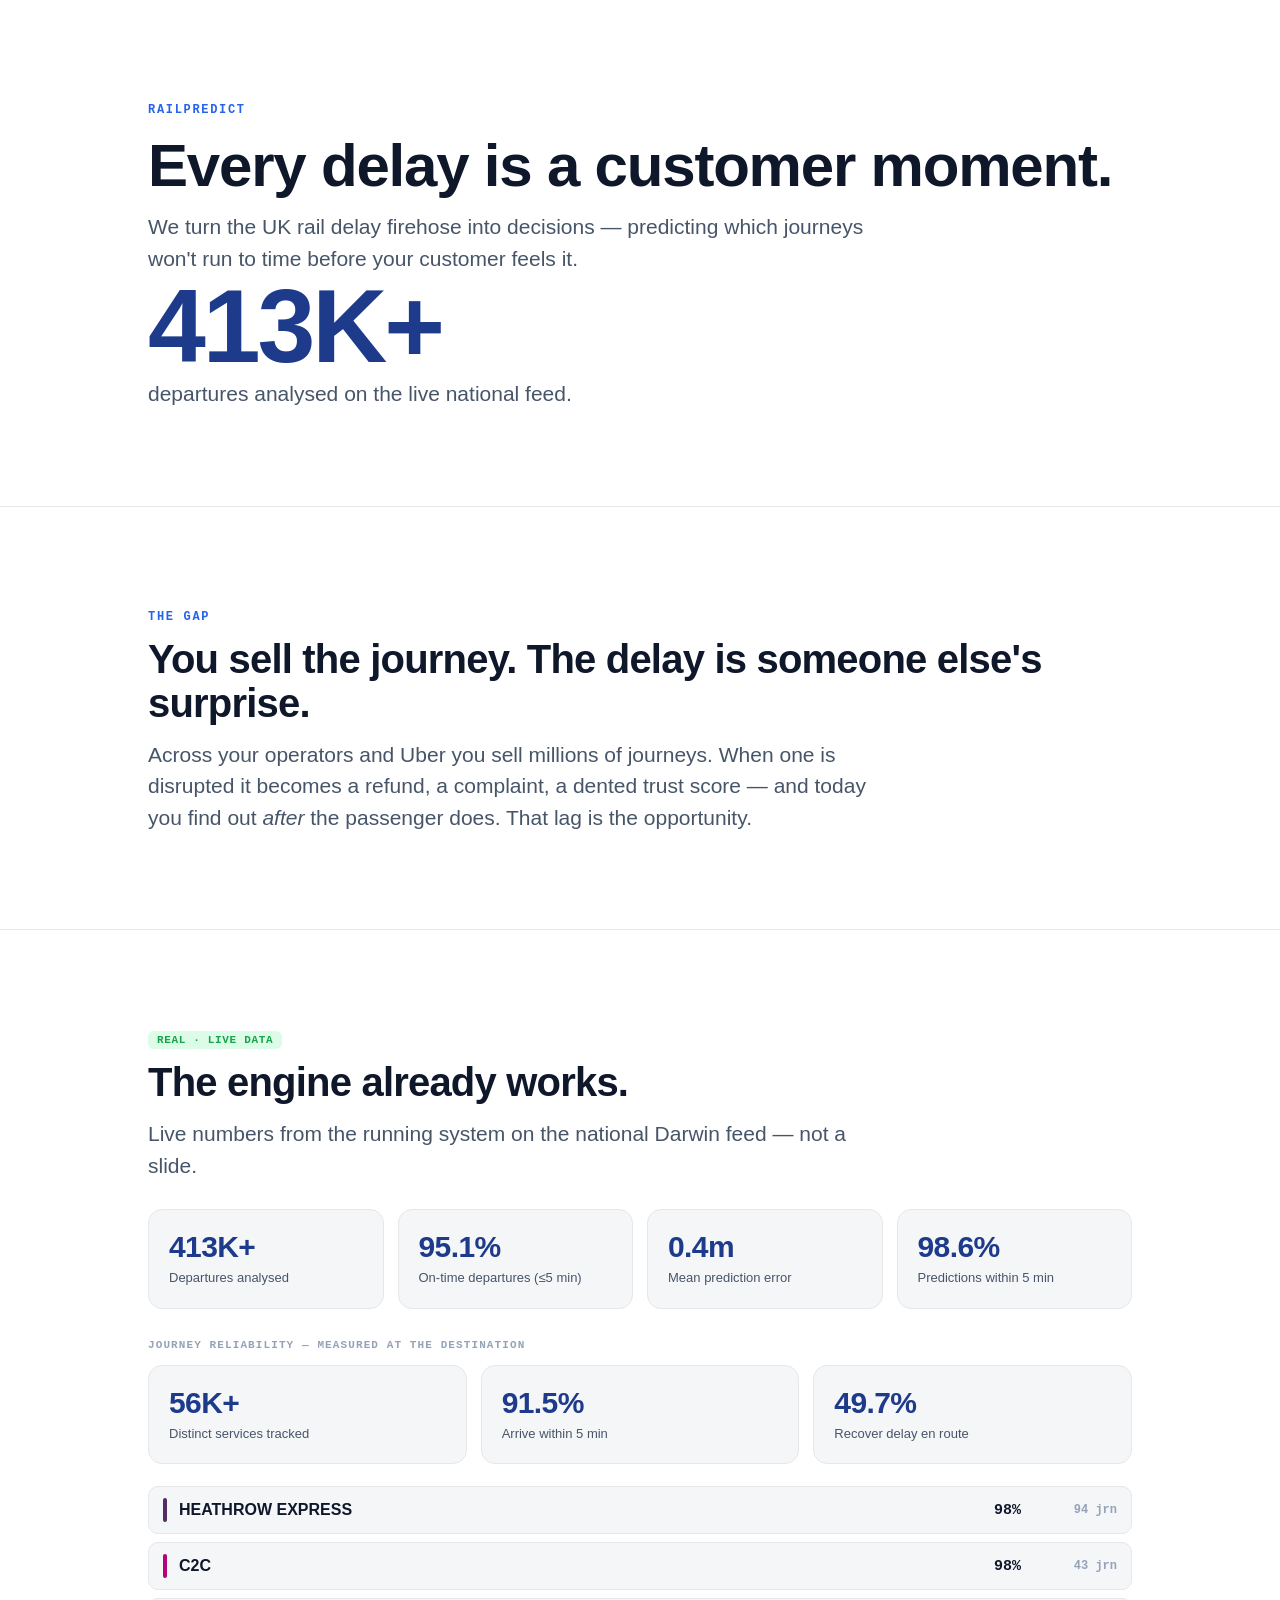
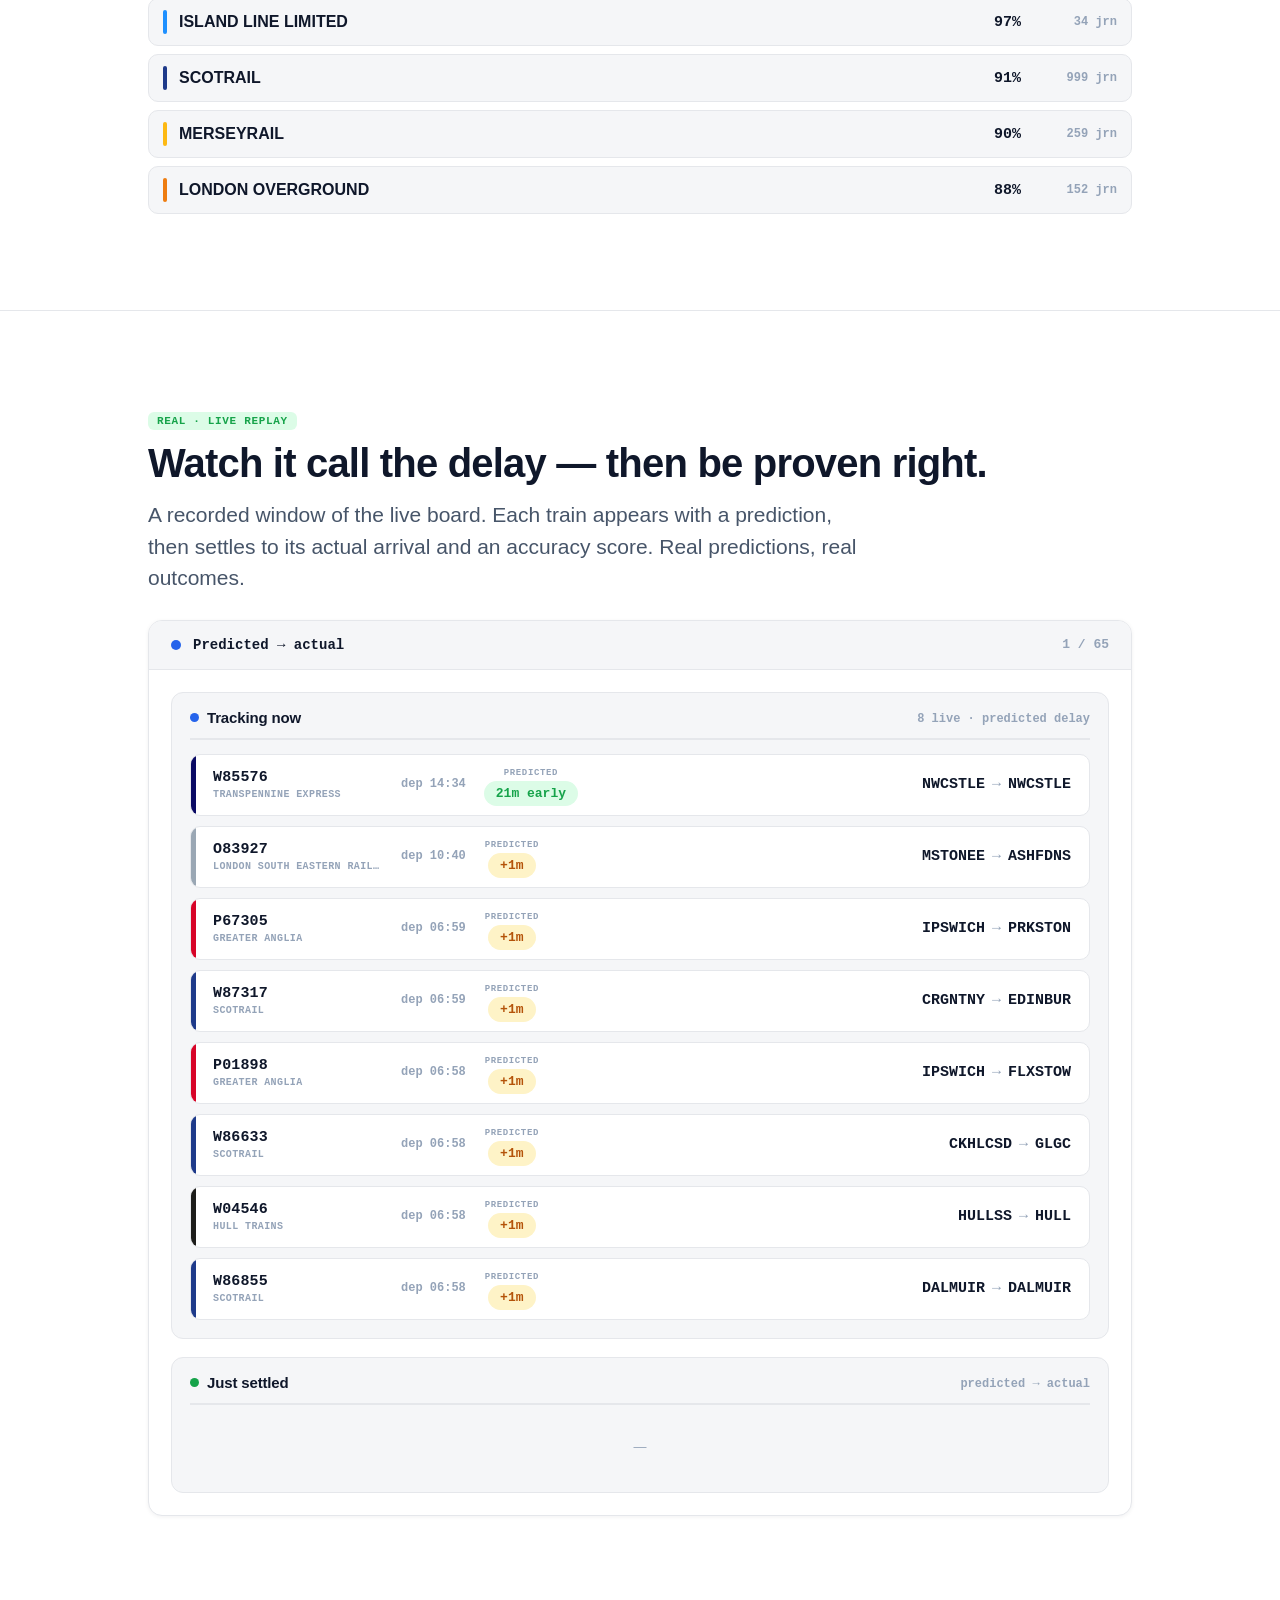
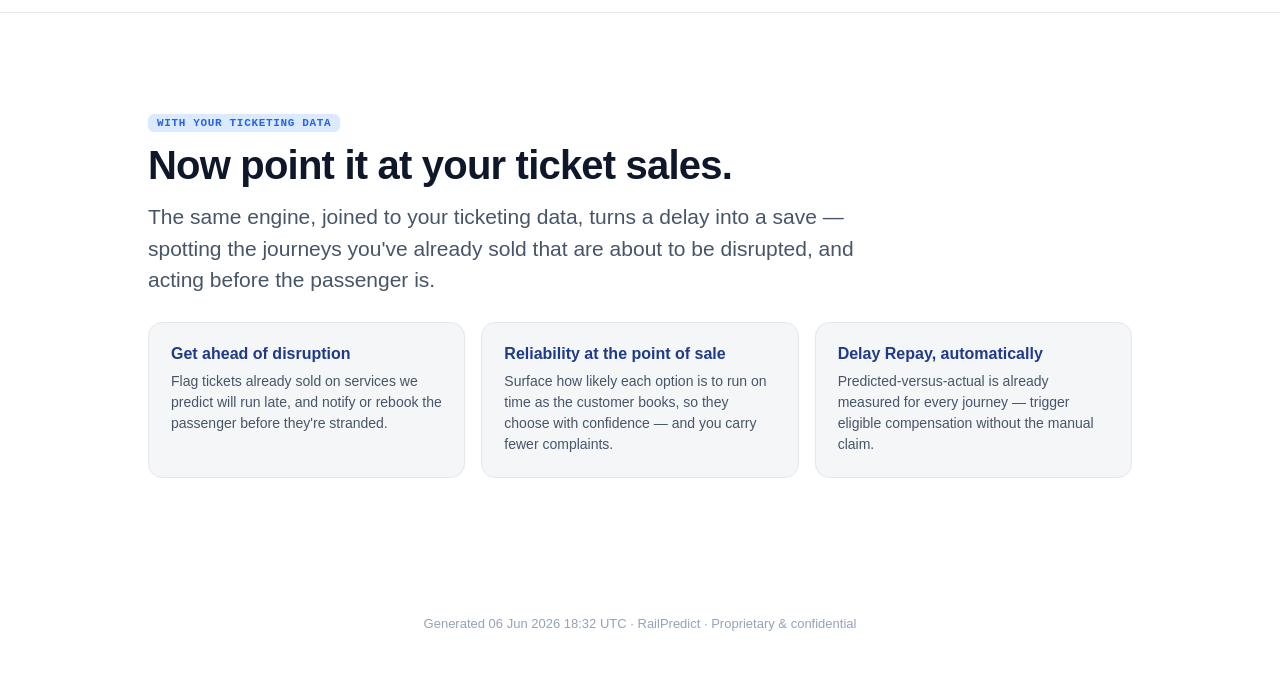
==== commit 7a0333b8: "feat(demo): pin route to the right, more journeys on the replay Per CEO feedback: the from→to statio" ====
--- a/docs/demo.html
+++ b/docs/demo.html
@@ -67,18 +67,18 @@
   .zone-settled .zone-head h3::before{background:var(--good)}
   .zone-head .ct{font:600 12px var(--mono);color:var(--dim)}
   .tgrid{display:flex;flex-direction:column;gap:10px}
-  /* fixed 3-column grid → cards stay a constant size regardless of operator-name length */
-  .tcard{position:relative;display:grid;grid-template-columns:168px minmax(120px,1fr) auto;align-items:center;column-gap:20px;min-height:62px;background:#fff;border:1px solid var(--line);border-radius:10px;padding:8px 18px 8px 22px;overflow:hidden}
+  /* fixed 3-column grid → cards stay a constant size regardless of operator-name length.
+     Columns: identity | prediction meta | route (pinned to the right edge). */
+  .tcard{position:relative;display:grid;grid-template-columns:168px auto 1fr;align-items:center;column-gap:20px;min-height:62px;background:#fff;border:1px solid var(--line);border-radius:10px;padding:8px 18px 8px 22px;overflow:hidden}
   .tcard::before{content:"";position:absolute;left:0;top:0;bottom:0;width:5px;background:var(--op,#94a3b8)}
   .tcard.fresh{animation:slidein .5s ease}
   @keyframes slidein{from{opacity:0;transform:translateY(8px)}to{opacity:1;transform:none}}
   .tc-id{display:flex;flex-direction:column;gap:3px;min-width:0}
   .tc-hc{font:700 15px var(--mono);letter-spacing:.01em;white-space:nowrap;overflow:hidden;text-overflow:ellipsis}
   .tc-op{font:600 10px var(--mono);color:var(--dim);text-transform:uppercase;letter-spacing:.04em;white-space:nowrap;overflow:hidden;text-overflow:ellipsis}
-  .tc-route{display:flex;align-items:center;gap:7px;font:700 15px var(--mono);white-space:nowrap;min-width:0;overflow:hidden}
-  .tc-route code{overflow:hidden;text-overflow:ellipsis}
+  .tc-route{justify-self:end;display:flex;align-items:center;gap:7px;font:700 15px var(--mono);white-space:nowrap}
   .tc-route .ar{color:var(--dim);flex-shrink:0}
-  .tc-meta{justify-self:end;display:flex;align-items:center;gap:18px}
+  .tc-meta{justify-self:start;display:flex;align-items:center;gap:18px}
   .tc-sched{font:600 12px var(--mono);color:var(--dim);white-space:nowrap}
   .cell{text-align:center;line-height:1.15;min-width:56px}
   .cell .k{display:block;font:700 9px var(--mono);text-transform:uppercase;letter-spacing:.07em;color:var(--dim);margin-bottom:5px}
@@ -155,7 +155,7 @@
 
 <footer>Generated <span data-fill="generated_at">—</span> · RailPredict · Proprietary &amp; confidential</footer>
 
-<script>window.DEMO = {"generated_at":"06 Jun 2026 17:31 UTC","hero_number":"392K+","hero_observations":392469,"services_count":54849,"services_label":"55K+","on_time_pct":95.19376052630908,"mae_mins":0.3646654044888643,"within_5_pct":98.59070538855207,"arrival_on_time_pct":91.44203088196807,"recovered_pct":50.01962836953677,"operators":[{"name":"HEATHROW EXPRESS","brand":"#532e63","on_time_pct":97.70114942528735,"journeys":87},{"name":"C2C","brand":"#b7007c","on_time_pct":97.67441860465117,"journeys":43},{"name":"ISLAND LINE LIMITED","brand":"#1e90ff","on_time_pct":96.875,"journeys":32},{"name":"SCOTRAIL","brand":"#1e3a8a","on_time_pct":90.16759776536313,"journeys":895},{"name":"MERSEYRAIL","brand":"#fdb913","on_time_pct":89.0295358649789,"journeys":237},{"name":"LONDON OVERGROUND","brand":"#ee7d11","on_time_pct":87.5,"journeys":144}],"frames":[{"tracking":[{"rid":"202606068785576","operator":"TRANSPENNINE EXPRESS","brand":"#0a0a64","label":"W85576","origin":"NWCSTLE","dest":"NWCSTLE","scheduled":"14:34","predicted":-21},{"rid":"202606067983927","operator":"LONDON SOUTH EASTERN RAILWY","brand":"#9aa7b4","label":"O83927","origin":"MSTONEE","dest":"ASHFDNS","scheduled":"10:40","predicted":1},{"rid":"202606068787317","operator":"SCOTRAIL","brand":"#1e3a8a","label":"W87317","origin":"CRGNTNY","dest":"EDINBUR","scheduled":"06:59","predicted":1},{"rid":"202606068067305","operator":"GREATER ANGLIA","brand":"#d70428","label":"P67305","origin":"IPSWICH","dest":"PRKSTON","scheduled":"06:59","predicted":1},{"rid":"202606068786855","operator":"SCOTRAIL","brand":"#1e3a8a","label":"W86855","origin":"DALMUIR","dest":"DALMUIR","scheduled":"06:58","predicted":1}],"settled":[]},{"tracking":[{"rid":"202606067983927","operator":"LONDON SOUTH EASTERN RAILWY","brand":"#9aa7b4","label":"O83927","origin":"MSTONEE","dest":"ASHFDNS","scheduled":"10:40","predicted":1},{"rid":"202606068787317","operator":"SCOTRAIL","brand":"#1e3a8a","label":"W87317","origin":"CRGNTNY","dest":"EDINBUR","scheduled":"06:59","predicted":1},{"rid":"202606068067305","operator":"GREATER ANGLIA","brand":"#d70428","label":"P67305","origin":"IPSWICH","dest":"PRKSTON","scheduled":"06:59","predicted":1},{"rid":"202606068786855","operator":"SCOTRAIL","brand":"#1e3a8a","label":"W86855","origin":"DALMUIR","dest":"DALMUIR","scheduled":"06:58","predicted":1},{"rid":"202606068001898","operator":"GREATER ANGLIA","brand":"#d70428","label":"P01898","origin":"IPSWICH","dest":"FLXSTOW","scheduled":"06:58","predicted":1}],"settled":[{"rid":"202606068785576","operator":"TRANSPENNINE EXPRESS","brand":"#0a0a64","label":"W85576","origin":"NWCSTLE","dest":"NWCSTLE","predicted":-21,"actual":1,"delta":22}]},{"tracking":[{"rid":"202606068787317","operator":"SCOTRAIL","brand":"#1e3a8a","label":"W87317","origin":"CRGNTNY","dest":"EDINBUR","scheduled":"06:59","predicted":1},{"rid":"202606068067305","operator":"GREATER ANGLIA","brand":"#d70428","label":"P67305","origin":"IPSWICH","dest":"PRKSTON","scheduled":"06:59","predicted":1},{"rid":"202606068786855","operator":"SCOTRAIL","brand":"#1e3a8a","label":"W86855","origin":"DALMUIR","dest":"DALMUIR","scheduled":"06:58","predicted":1},{"rid":"202606068001898","operator":"GREATER ANGLIA","brand":"#d70428","label":"P01898","origin":"IPSWICH","dest":"FLXSTOW","scheduled":"06:58","predicted":1},{"rid":"202606068786633","operator":"SCOTRAIL","brand":"#1e3a8a","label":"W86633","origin":"CKHLCSD","dest":"GLGC","scheduled":"06:58","predicted":1}],"settled":[{"rid":"202606067983927","operator":"LONDON SOUTH EASTERN RAILWY","brand":"#9aa7b4","label":"O83927","origin":"MSTONEE","dest":"ASHFDNS","predicted":1,"actual":120,"delta":119},{"rid":"202606068785576","operator":"TRANSPENNINE EXPRESS","brand":"#0a0a64","label":"W85576","origin":"NWCSTLE","dest":"NWCSTLE","predicted":-21,"actual":1,"delta":22}]},{"tracking":[{"rid":"202606068067305","operator":"GREATER ANGLIA","brand":"#d70428","label":"P67305","origin":"IPSWICH","dest":"PRKSTON","scheduled":"06:59","predicted":1},{"rid":"202606068786855","operator":"SCOTRAIL","brand":"#1e3a8a","label":"W86855","origin":"DALMUIR","dest":"DALMUIR","scheduled":"06:58","predicted":1},{"rid":"202606068001898","operator":"GREATER ANGLIA","brand":"#d70428","label":"P01898","origin":"IPSWICH","dest":"FLXSTOW","scheduled":"06:58","predicted":1},{"rid":"202606068786633","operator":"SCOTRAIL","brand":"#1e3a8a","label":"W86633","origin":"CKHLCSD","dest":"GLGC","scheduled":"06:58","predicted":1},{"rid":"202606066715519","operator":"SCOTRAIL","brand":"#1e3a8a","label":"C15519","origin":"ANSL","dest":"GLGQHL","scheduled":"06:58","predicted":1}],"settled":[{"rid":"202606068787317","operator":"SCOTRAIL","brand":"#1e3a8a","label":"W87317","origin":"CRGNTNY","dest":"EDINBUR","predicted":1,"actual":0,"delta":1},{"rid":"202606067983927","operator":"LONDON SOUTH EASTERN RAILWY","brand":"#9aa7b4","label":"O83927","origin":"MSTONEE","dest":"ASHFDNS","predicted":1,"actual":120,"delta":119},{"rid":"202606068785576","operator":"TRANSPENNINE EXPRESS","brand":"#0a0a64","label":"W85576","origin":"NWCSTLE","dest":"NWCSTLE","predicted":-21,"actual":1,"delta":22}]},{"tracking":[{"rid":"202606068786855","operator":"SCOTRAIL","brand":"#1e3a8a","label":"W86855","origin":"DALMUIR","dest":"DALMUIR","scheduled":"06:58","predicted":1},{"rid":"202606068001898","operator":"GREATER ANGLIA","brand":"#d70428","label":"P01898","origin":"IPSWICH","dest":"FLXSTOW","scheduled":"06:58","predicted":1},{"rid":"202606068786633","operator":"SCOTRAIL","brand":"#1e3a8a","label":"W86633","origin":"CKHLCSD","dest":"GLGC","scheduled":"06:58","predicted":1},{"rid":"202606066715519","operator":"SCOTRAIL","brand":"#1e3a8a","label":"C15519","origin":"ANSL","dest":"GLGQHL","scheduled":"06:58","predicted":1},{"rid":"202606066712055","operator":"THAMESLINK AND GT NORTHERN TL","brand":"#ff5aa7","label":"C12055","origin":"DUNT","dest":"LUTOBUS","scheduled":"06:58","predicted":1}],"settled":[{"rid":"202606068067305","operator":"GREATER ANGLIA","brand":"#d70428","label":"P67305","origin":"IPSWICH","dest":"PRKSTON","predicted":1,"actual":-1,"delta":2},{"rid":"202606068787317","operator":"SCOTRAIL","brand":"#1e3a8a","label":"W87317","origin":"CRGNTNY","dest":"EDINBUR","predicted":1,"actual":0,"delta":1},{"rid":"202606067983927","operator":"LONDON SOUTH EASTERN RAILWY","brand":"#9aa7b4","label":"O83927","origin":"MSTONEE","dest":"ASHFDNS","predicted":1,"actual":120,"delta":119}]},{"tracking":[{"rid":"202606068001898","operator":"GREATER ANGLIA","brand":"#d70428","label":"P01898","origin":"IPSWICH","dest":"FLXSTOW","scheduled":"06:58","predicted":1},{"rid":"202606068786633","operator":"SCOTRAIL","brand":"#1e3a8a","label":"W86633","origin":"CKHLCSD","dest":"GLGC","scheduled":"06:58","predicted":1},{"rid":"202606066715519","operator":"SCOTRAIL","brand":"#1e3a8a","label":"C15519","origin":"ANSL","dest":"GLGQHL","scheduled":"06:58","predicted":1},{"rid":"202606066712055","operator":"THAMESLINK AND GT NORTHERN TL","brand":"#ff5aa7","label":"C12055","origin":"DUNT","dest":"LUTOBUS","scheduled":"06:58","predicted":1},{"rid":"202606068704546","operator":"HULL TRAINS","brand":"#1d1d1b","label":"W04546","origin":"HULLSS","dest":"HULL","scheduled":"06:58","predicted":1}],"settled":[{"rid":"202606068786855","operator":"SCOTRAIL","brand":"#1e3a8a","label":"W86855","origin":"DALMUIR","dest":"DALMUIR","predicted":1,"actual":-2,"delta":3},{"rid":"202606068067305","operator":"GREATER ANGLIA","brand":"#d70428","label":"P67305","origin":"IPSWICH","dest":"PRKSTON","predicted":1,"actual":-1,"delta":2},{"rid":"202606068787317","operator":"SCOTRAIL","brand":"#1e3a8a","label":"W87317","origin":"CRGNTNY","dest":"EDINBUR","predicted":1,"actual":0,"delta":1}]},{"tracking":[{"rid":"202606068786633","operator":"SCOTRAIL","brand":"#1e3a8a","label":"W86633","origin":"CKHLCSD","dest":"GLGC","scheduled":"06:58","predicted":1},{"rid":"202606066715519","operator":"SCOTRAIL","brand":"#1e3a8a","label":"C15519","origin":"ANSL","dest":"GLGQHL","scheduled":"06:58","predicted":1},{"rid":"202606066712055","operator":"THAMESLINK AND GT NORTHERN TL","brand":"#ff5aa7","label":"C12055","origin":"DUNT","dest":"LUTOBUS","scheduled":"06:58","predicted":1},{"rid":"202606068704546","operator":"HULL TRAINS","brand":"#1d1d1b","label":"W04546","origin":"HULLSS","dest":"HULL","scheduled":"06:58","predicted":1},{"rid":"202606068090911","operator":"LONDON SOUTH EASTERN RAILWY","brand":"#9aa7b4","label":"P90911","origin":"GLNGDEP","dest":"GLNGHMK","scheduled":"06:57","predicted":1}],"settled":[{"rid":"202606068001898","operator":"GREATER ANGLIA","brand":"#d70428","label":"P01898","origin":"IPSWICH","dest":"FLXSTOW","predicted":1,"actual":0,"delta":1},{"rid":"202606068786855","operator":"SCOTRAIL","brand":"#1e3a8a","label":"W86855","origin":"DALMUIR","dest":"DALMUIR","predicted":1,"actual":-2,"delta":3},{"rid":"202606068067305","operator":"GREATER ANGLIA","brand":"#d70428","label":"P67305","origin":"IPSWICH","dest":"PRKSTON","predicted":1,"actual":-1,"delta":2}]},{"tracking":[{"rid":"202606066715519","operator":"SCOTRAIL","brand":"#1e3a8a","label":"C15519","origin":"ANSL","dest":"GLGQHL","scheduled":"06:58","predicted":1},{"rid":"202606066712055","operator":"THAMESLINK AND GT NORTHERN TL","brand":"#ff5aa7","label":"C12055","origin":"DUNT","dest":"LUTOBUS","scheduled":"06:58","predicted":1},{"rid":"202606068704546","operator":"HULL TRAINS","brand":"#1d1d1b","label":"W04546","origin":"HULLSS","dest":"HULL","scheduled":"06:58","predicted":1},{"rid":"202606068090911","operator":"LONDON SOUTH EASTERN RAILWY","brand":"#9aa7b4","label":"P90911","origin":"GLNGDEP","dest":"GLNGHMK","scheduled":"06:57","predicted":1},{"rid":"202606068065273","operator":"NORTHERN","brand":"#262262","label":"P65273","origin":"ADWICK","dest":"ADWICK","scheduled":"06:57","predicted":1}],"settled":[{"rid":"202606068786633","operator":"SCOTRAIL","brand":"#1e3a8a","label":"W86633","origin":"CKHLCSD","dest":"GLGC","predicted":1,"actual":1,"delta":0},{"rid":"202606068001898","operator":"GREATER ANGLIA","brand":"#d70428","label":"P01898","origin":"IPSWICH","dest":"FLXSTOW","predicted":1,"actual":0,"delta":1},{"rid":"202606068786855","operator":"SCOTRAIL","brand":"#1e3a8a","label":"W86855","origin":"DALMUIR","dest":"DALMUIR","predicted":1,"actual":-2,"delta":3}]},{"tracking":[{"rid":"202606066712055","operator":"THAMESLINK AND GT NORTHERN TL","brand":"#ff5aa7","label":"C12055","origin":"DUNT","dest":"LUTOBUS","scheduled":"06:58","predicted":1},{"rid":"202606068704546","operator":"HULL TRAINS","brand":"#1d1d1b","label":"W04546","origin":"HULLSS","dest":"HULL","scheduled":"06:58","predicted":1},{"rid":"202606068090911","operator":"LONDON SOUTH EASTERN RAILWY","brand":"#9aa7b4","label":"P90911","origin":"GLNGDEP","dest":"GLNGHMK","scheduled":"06:57","predicted":1},{"rid":"202606068065273","operator":"NORTHERN","brand":"#262262","label":"P65273","origin":"ADWICK","dest":"ADWICK","scheduled":"06:57","predicted":1},{"rid":"202606067101367","operator":"CROSSCOUNTRY","brand":"#660f21","label":"G01367","origin":"CRGNTNY","dest":"EDINBUR","scheduled":"06:57","predicted":1}],"settled":[{"rid":"202606066715519","operator":"SCOTRAIL","brand":"#1e3a8a","label":"C15519","origin":"ANSL","dest":"GLGQHL","predicted":1,"actual":0,"delta":1},{"rid":"202606068786633","operator":"SCOTRAIL","brand":"#1e3a8a","label":"W86633","origin":"CKHLCSD","dest":"GLGC","predicted":1,"actual":1,"delta":0},{"rid":"202606068001898","operator":"GREATER ANGLIA","brand":"#d70428","label":"P01898","origin":"IPSWICH","dest":"FLXSTOW","predicted":1,"actual":0,"delta":1}]},{"tracking":[{"rid":"202606068704546","operator":"HULL TRAINS","brand":"#1d1d1b","label":"W04546","origin":"HULLSS","dest":"HULL","scheduled":"06:58","predicted":1},{"rid":"202606068090911","operator":"LONDON SOUTH EASTERN RAILWY","brand":"#9aa7b4","label":"P90911","origin":"GLNGDEP","dest":"GLNGHMK","scheduled":"06:57","predicted":1},{"rid":"202606068065273","operator":"NORTHERN","brand":"#262262","label":"P65273","origin":"ADWICK","dest":"ADWICK","scheduled":"06:57","predicted":1},{"rid":"202606067101367","operator":"CROSSCOUNTRY","brand":"#660f21","label":"G01367","origin":"CRGNTNY","dest":"EDINBUR","scheduled":"06:57","predicted":1},{"rid":"202606066742764","operator":"GWR","brand":"#9aa7b4","label":"C42764","origin":"EXETTMD","dest":"EXETRSD","scheduled":"06:56","predicted":1}],"settled":[{"rid":"202606066712055","operator":"THAMESLINK AND GT NORTHERN TL","brand":"#ff5aa7","label":"C12055","origin":"DUNT","dest":"LUTOBUS","predicted":1,"actual":0,"delta":1},{"rid":"202606066715519","operator":"SCOTRAIL","brand":"#1e3a8a","label":"C15519","origin":"ANSL","dest":"GLGQHL","predicted":1,"actual":0,"delta":1},{"rid":"202606068786633","operator":"SCOTRAIL","brand":"#1e3a8a","label":"W86633","origin":"CKHLCSD","dest":"GLGC","predicted":1,"actual":1,"delta":0}]},{"tracking":[{"rid":"202606068090911","operator":"LONDON SOUTH EASTERN RAILWY","brand":"#9aa7b4","label":"P90911","origin":"GLNGDEP","dest":"GLNGHMK","scheduled":"06:57","predicted":1},{"rid":"202606068065273","operator":"NORTHERN","brand":"#262262","label":"P65273","origin":"ADWICK","dest":"ADWICK","scheduled":"06:57","predicted":1},{"rid":"202606067101367","operator":"CROSSCOUNTRY","brand":"#660f21","label":"G01367","origin":"CRGNTNY","dest":"EDINBUR","scheduled":"06:57","predicted":1},{"rid":"202606066742764","operator":"GWR","brand":"#9aa7b4","label":"C42764","origin":"EXETTMD","dest":"EXETRSD","scheduled":"06:56","predicted":1},{"rid":"202606068067299","operator":"GREATER ANGLIA","brand":"#d70428","label":"P67299","origin":"MANNGTR","dest":"HARWICH","scheduled":"06:56","predicted":1}],"settled":[{"rid":"202606068704546","operator":"HULL TRAINS","brand":"#1d1d1b","label":"W04546","origin":"HULLSS","dest":"HULL","predicted":1,"actual":0,"delta":1},{"rid":"202606066712055","operator":"THAMESLINK AND GT NORTHERN TL","brand":"#ff5aa7","label":"C12055","origin":"DUNT","dest":"LUTOBUS","predicted":1,"actual":0,"delta":1},{"rid":"202606066715519","operator":"SCOTRAIL","brand":"#1e3a8a","label":"C15519","origin":"ANSL","dest":"GLGQHL","predicted":1,"actual":0,"delta":1}]},{"tracking":[{"rid":"202606068065273","operator":"NORTHERN","brand":"#262262","label":"P65273","origin":"ADWICK","dest":"ADWICK","scheduled":"06:57","predicted":1},{"rid":"202606067101367","operator":"CROSSCOUNTRY","brand":"#660f21","label":"G01367","origin":"CRGNTNY","dest":"EDINBUR","scheduled":"06:57","predicted":1},{"rid":"202606066742764","operator":"GWR","brand":"#9aa7b4","label":"C42764","origin":"EXETTMD","dest":"EXETRSD","scheduled":"06:56","predicted":1},{"rid":"202606068067299","operator":"GREATER ANGLIA","brand":"#d70428","label":"P67299","origin":"MANNGTR","dest":"HARWICH","scheduled":"06:56","predicted":1},{"rid":"202606068381720","operator":"AVANTI WEST COAST","brand":"#11354e","label":"S81720","origin":"LNGSTCS","dest":"CREWE","scheduled":"06:56","predicted":1}],"settled":[{"rid":"202606068090911","operator":"LONDON SOUTH EASTERN RAILWY","brand":"#9aa7b4","label":"P90911","origin":"GLNGDEP","dest":"GLNGHMK","predicted":1,"actual":0,"delta":1},{"rid":"202606068704546","operator":"HULL TRAINS","brand":"#1d1d1b","label":"W04546","origin":"HULLSS","dest":"HULL","predicted":1,"actual":0,"delta":1},{"rid":"202606066712055","operator":"THAMESLINK AND GT NORTHERN TL","brand":"#ff5aa7","label":"C12055","origin":"DUNT","dest":"LUTOBUS","predicted":1,"actual":0,"delta":1}]},{"tracking":[{"rid":"202606067101367","operator":"CROSSCOUNTRY","brand":"#660f21","label":"G01367","origin":"CRGNTNY","dest":"EDINBUR","scheduled":"06:57","predicted":1},{"rid":"202606066742764","operator":"GWR","brand":"#9aa7b4","label":"C42764","origin":"EXETTMD","dest":"EXETRSD","scheduled":"06:56","predicted":1},{"rid":"202606068067299","operator":"GREATER ANGLIA","brand":"#d70428","label":"P67299","origin":"MANNGTR","dest":"HARWICH","scheduled":"06:56","predicted":1},{"rid":"202606068381720","operator":"AVANTI WEST COAST","brand":"#11354e","label":"S81720","origin":"LNGSTCS","dest":"CREWE","scheduled":"06:56","predicted":1},{"rid":"202606067130237","operator":"MERSEYRAIL","brand":"#fdb913","label":"G30237","origin":"HBOLTN","dest":"LVRPLCH","scheduled":"06:56","predicted":1}],"settled":[{"rid":"202606068065273","operator":"NORTHERN","brand":"#262262","label":"P65273","origin":"ADWICK","dest":"ADWICK","predicted":1,"actual":-1,"delta":2},{"rid":"202606068090911","operator":"LONDON SOUTH EASTERN RAILWY","brand":"#9aa7b4","label":"P90911","origin":"GLNGDEP","dest":"GLNGHMK","predicted":1,"actual":0,"delta":1},{"rid":"202606068704546","operator":"HULL TRAINS","brand":"#1d1d1b","label":"W04546","origin":"HULLSS","dest":"HULL","predicted":1,"actual":0,"delta":1}]},{"tracking":[{"rid":"202606066742764","operator":"GWR","brand":"#9aa7b4","label":"C42764","origin":"EXETTMD","dest":"EXETRSD","scheduled":"06:56","predicted":1},{"rid":"202606068067299","operator":"GREATER ANGLIA","brand":"#d70428","label":"P67299","origin":"MANNGTR","dest":"HARWICH","scheduled":"06:56","predicted":1},{"rid":"202606068381720","operator":"AVANTI WEST COAST","brand":"#11354e","label":"S81720","origin":"LNGSTCS","dest":"CREWE","scheduled":"06:56","predicted":1},{"rid":"202606067130237","operator":"MERSEYRAIL","brand":"#fdb913","label":"G30237","origin":"HBOLTN","dest":"LVRPLCH","scheduled":"06:56","predicted":1},{"rid":"202606066718310","operator":"THAMESLINK AND GT NORTHERN TL","brand":"#ff5aa7","label":"C18310","origin":"BEDFDM","dest":"RAINHMK","scheduled":"06:55","predicted":1}],"settled":[{"rid":"202606067101367","operator":"CROSSCOUNTRY","brand":"#660f21","label":"G01367","origin":"CRGNTNY","dest":"EDINBUR","predicted":1,"actual":0,"delta":1},{"rid":"202606068065273","operator":"NORTHERN","brand":"#262262","label":"P65273","origin":"ADWICK","dest":"ADWICK","predicted":1,"actual":-1,"delta":2},{"rid":"202606068090911","operator":"LONDON SOUTH EASTERN RAILWY","brand":"#9aa7b4","label":"P90911","origin":"GLNGDEP","dest":"GLNGHMK","predicted":1,"actual":0,"delta":1}]},{"tracking":[{"rid":"202606068067299","operator":"GREATER ANGLIA","brand":"#d70428","label":"P67299","origin":"MANNGTR","dest":"HARWICH","scheduled":"06:56","predicted":1},{"rid":"202606068381720","operator":"AVANTI WEST COAST","brand":"#11354e","label":"S81720","origin":"LNGSTCS","dest":"CREWE","scheduled":"06:56","predicted":1},{"rid":"202606067130237","operator":"MERSEYRAIL","brand":"#fdb913","label":"G30237","origin":"HBOLTN","dest":"LVRPLCH","scheduled":"06:56","predicted":1},{"rid":"202606066718310","operator":"THAMESLINK AND GT NORTHERN TL","brand":"#ff5aa7","label":"C18310","origin":"BEDFDM","dest":"RAINHMK","scheduled":"06:55","predicted":1},{"rid":"202606067654786","operator":"GREATER ANGLIA","brand":"#d70428","label":"L54786","origin":"PRKSTHS","dest":"PRKSTON","scheduled":"06:55","predicted":1}],"settled":[{"rid":"202606066742764","operator":"GWR","brand":"#9aa7b4","label":"C42764","origin":"EXETTMD","dest":"EXETRSD","predicted":1,"actual":0,"delta":1},{"rid":"202606067101367","operator":"CROSSCOUNTRY","brand":"#660f21","label":"G01367","origin":"CRGNTNY","dest":"EDINBUR","predicted":1,"actual":0,"delta":1},{"rid":"202606068065273","operator":"NORTHERN","brand":"#262262","label":"P65273","origin":"ADWICK","dest":"ADWICK","predicted":1,"actual":-1,"delta":2}]},{"tracking":[{"rid":"202606068381720","operator":"AVANTI WEST COAST","brand":"#11354e","label":"S81720","origin":"LNGSTCS","dest":"CREWE","scheduled":"06:56","predicted":1},{"rid":"202606067130237","operator":"MERSEYRAIL","brand":"#fdb913","label":"G30237","origin":"HBOLTN","dest":"LVRPLCH","scheduled":"06:56","predicted":1},{"rid":"202606066718310","operator":"THAMESLINK AND GT NORTHERN TL","brand":"#ff5aa7","label":"C18310","origin":"BEDFDM","dest":"RAINHMK","scheduled":"06:55","predicted":1},{"rid":"202606067654786","operator":"GREATER ANGLIA","brand":"#d70428","label":"L54786","origin":"PRKSTHS","dest":"PRKSTON","scheduled":"06:55","predicted":1},{"rid":"202606067033428","operator":"LONDON OVERGROUND","brand":"#ee7d11","label":"F33428","origin":"EUSTON","dest":"WLSDTMD","scheduled":"06:55","predicted":1}],"settled":[{"rid":"202606068067299","operator":"GREATER ANGLIA","brand":"#d70428","label":"P67299","origin":"MANNGTR","dest":"HARWICH","predicted":1,"actual":-1,"delta":2},{"rid":"202606066742764","operator":"GWR","brand":"#9aa7b4","label":"C42764","origin":"EXETTMD","dest":"EXETRSD","predicted":1,"actual":0,"delta":1},{"rid":"202606067101367","operator":"CROSSCOUNTRY","brand":"#660f21","label":"G01367","origin":"CRGNTNY","dest":"EDINBUR","predicted":1,"actual":0,"delta":1}]},{"tracking":[{"rid":"202606067130237","operator":"MERSEYRAIL","brand":"#fdb913","label":"G30237","origin":"HBOLTN","dest":"LVRPLCH","scheduled":"06:56","predicted":1},{"rid":"202606066718310","operator":"THAMESLINK AND GT NORTHERN TL","brand":"#ff5aa7","label":"C18310","origin":"BEDFDM","dest":"RAINHMK","scheduled":"06:55","predicted":1},{"rid":"202606067654786","operator":"GREATER ANGLIA","brand":"#d70428","label":"L54786","origin":"PRKSTHS","dest":"PRKSTON","scheduled":"06:55","predicted":1},{"rid":"202606067033428","operator":"LONDON OVERGROUND","brand":"#ee7d11","label":"F33428","origin":"EUSTON","dest":"WLSDTMD","scheduled":"06:55","predicted":1},{"rid":"202606066712380","operator":"THAMESLINK AND GT NORTHERN TL","brand":"#ff5aa7","label":"C12380","origin":"HATFBUS","dest":"STALBUS","scheduled":"06:55","predicted":1}],"settled":[{"rid":"202606068381720","operator":"AVANTI WEST COAST","brand":"#11354e","label":"S81720","origin":"LNGSTCS","dest":"CREWE","predicted":1,"actual":0,"delta":1},{"rid":"202606068067299","operator":"GREATER ANGLIA","brand":"#d70428","label":"P67299","origin":"MANNGTR","dest":"HARWICH","predicted":1,"actual":-1,"delta":2},{"rid":"202606066742764","operator":"GWR","brand":"#9aa7b4","label":"C42764","origin":"EXETTMD","dest":"EXETRSD","predicted":1,"actual":0,"delta":1}]},{"tracking":[{"rid":"202606066718310","operator":"THAMESLINK AND GT NORTHERN TL","brand":"#ff5aa7","label":"C18310","origin":"BEDFDM","dest":"RAINHMK","scheduled":"06:55","predicted":1},{"rid":"202606067654786","operator":"GREATER ANGLIA","brand":"#d70428","label":"L54786","origin":"PRKSTHS","dest":"PRKSTON","scheduled":"06:55","predicted":1},{"rid":"202606067033428","operator":"LONDON OVERGROUND","brand":"#ee7d11","label":"F33428","origin":"EUSTON","dest":"WLSDTMD","scheduled":"06:55","predicted":1},{"rid":"202606066712380","operator":"THAMESLINK AND GT NORTHERN TL","brand":"#ff5aa7","label":"C12380","origin":"HATFBUS","dest":"STALBUS","scheduled":"06:55","predicted":1},{"rid":"202606067197984","operator":"LONDON OVERGROUND","brand":"#ee7d11","label":"G97984","origin":"UPMNSP6","dest":"ROMFORD","scheduled":"06:55","predicted":1}],"settled":[{"rid":"202606067130237","operator":"MERSEYRAIL","brand":"#fdb913","label":"G30237","origin":"HBOLTN","dest":"LVRPLCH","predicted":1,"actual":0,"delta":1},{"rid":"202606068381720","operator":"AVANTI WEST COAST","brand":"#11354e","label":"S81720","origin":"LNGSTCS","dest":"CREWE","predicted":1,"actual":0,"delta":1},{"rid":"202606068067299","operator":"GREATER ANGLIA","brand":"#d70428","label":"P67299","origin":"MANNGTR","dest":"HARWICH","predicted":1,"actual":-1,"delta":2}]},{"tracking":[{"rid":"202606067654786","operator":"GREATER ANGLIA","brand":"#d70428","label":"L54786","origin":"PRKSTHS","dest":"PRKSTON","scheduled":"06:55","predicted":1},{"rid":"202606067033428","operator":"LONDON OVERGROUND","brand":"#ee7d11","label":"F33428","origin":"EUSTON","dest":"WLSDTMD","scheduled":"06:55","predicted":1},{"rid":"202606066712380","operator":"THAMESLINK AND GT NORTHERN TL","brand":"#ff5aa7","label":"C12380","origin":"HATFBUS","dest":"STALBUS","scheduled":"06:55","predicted":1},{"rid":"202606067197984","operator":"LONDON OVERGROUND","brand":"#ee7d11","label":"G97984","origin":"UPMNSP6","dest":"ROMFORD","scheduled":"06:55","predicted":1},{"rid":"202606068089356","operator":"LONDON SOUTH EASTERN RAILWY","brand":"#9aa7b4","label":"P89356","origin":"MSTONEW","dest":"STROOD","scheduled":"06:55","predicted":1}],"settled":[{"rid":"202606066718310","operator":"THAMESLINK AND GT NORTHERN TL","brand":"#ff5aa7","label":"C18310","origin":"BEDFDM","dest":"RAINHMK","predicted":1,"actual":-1,"delta":2},{"rid":"202606067130237","operator":"MERSEYRAIL","brand":"#fdb913","label":"G30237","origin":"HBOLTN","dest":"LVRPLCH","predicted":1,"actual":0,"delta":1},{"rid":"202606068381720","operator":"AVANTI WEST COAST","brand":"#11354e","label":"S81720","origin":"LNGSTCS","dest":"CREWE","predicted":1,"actual":0,"delta":1}]},{"tracking":[{"rid":"202606067033428","operator":"LONDON OVERGROUND","brand":"#ee7d11","label":"F33428","origin":"EUSTON","dest":"WLSDTMD","scheduled":"06:55","predicted":1},{"rid":"202606066712380","operator":"THAMESLINK AND GT NORTHERN TL","brand":"#ff5aa7","label":"C12380","origin":"HATFBUS","dest":"STALBUS","scheduled":"06:55","predicted":1},{"rid":"202606067197984","operator":"LONDON OVERGROUND","brand":"#ee7d11","label":"G97984","origin":"UPMNSP6","dest":"ROMFORD","scheduled":"06:55","predicted":1},{"rid":"202606068089356","operator":"LONDON SOUTH EASTERN RAILWY","brand":"#9aa7b4","label":"P89356","origin":"MSTONEW","dest":"STROOD","scheduled":"06:55","predicted":1},{"rid":"202606068768903","operator":"SCOTRAIL","brand":"#1e3a8a","label":"W68903","origin":"HLNSBRC","dest":"EDINBUR","scheduled":"06:54","predicted":1}],"settled":[{"rid":"202606067654786","operator":"GREATER ANGLIA","brand":"#d70428","label":"L54786","origin":"PRKSTHS","dest":"PRKSTON","predicted":1,"actual":0,"delta":1},{"rid":"202606066718310","operator":"THAMESLINK AND GT NORTHERN TL","brand":"#ff5aa7","label":"C18310","origin":"BEDFDM","dest":"RAINHMK","predicted":1,"actual":-1,"delta":2},{"rid":"202606067130237","operator":"MERSEYRAIL","brand":"#fdb913","label":"G30237","origin":"HBOLTN","dest":"LVRPLCH","predicted":1,"actual":0,"delta":1}]},{"tracking":[{"rid":"202606066712380","operator":"THAMESLINK AND GT NORTHERN TL","brand":"#ff5aa7","label":"C12380","origin":"HATFBUS","dest":"STALBUS","scheduled":"06:55","predicted":1},{"rid":"202606067197984","operator":"LONDON OVERGROUND","brand":"#ee7d11","label":"G97984","origin":"UPMNSP6","dest":"ROMFORD","scheduled":"06:55","predicted":1},{"rid":"202606068089356","operator":"LONDON SOUTH EASTERN RAILWY","brand":"#9aa7b4","label":"P89356","origin":"MSTONEW","dest":"STROOD","scheduled":"06:55","predicted":1},{"rid":"202606068768903","operator":"SCOTRAIL","brand":"#1e3a8a","label":"W68903","origin":"HLNSBRC","dest":"EDINBUR","scheduled":"06:54","predicted":1},{"rid":"202606068687659","operator":"GWR","brand":"#9aa7b4","label":"V87659","origin":"SDON","dest":"SDON","scheduled":"06:54","predicted":1}],"settled":[{"rid":"202606067033428","operator":"LONDON OVERGROUND","brand":"#ee7d11","label":"F33428","origin":"EUSTON","dest":"WLSDTMD","predicted":1,"actual":-2,"delta":3},{"rid":"202606067654786","operator":"GREATER ANGLIA","brand":"#d70428","label":"L54786","origin":"PRKSTHS","dest":"PRKSTON","predicted":1,"actual":0,"delta":1},{"rid":"202606066718310","operator":"THAMESLINK AND GT NORTHERN TL","brand":"#ff5aa7","label":"C18310","origin":"BEDFDM","dest":"RAINHMK","predicted":1,"actual":-1,"delta":2}]},{"tracking":[{"rid":"202606067197984","operator":"LONDON OVERGROUND","brand":"#ee7d11","label":"G97984","origin":"UPMNSP6","dest":"ROMFORD","scheduled":"06:55","predicted":1},{"rid":"202606068089356","operator":"LONDON SOUTH EASTERN RAILWY","brand":"#9aa7b4","label":"P89356","origin":"MSTONEW","dest":"STROOD","scheduled":"06:55","predicted":1},{"rid":"202606068768903","operator":"SCOTRAIL","brand":"#1e3a8a","label":"W68903","origin":"HLNSBRC","dest":"EDINBUR","scheduled":"06:54","predicted":1},{"rid":"202606068687659","operator":"GWR","brand":"#9aa7b4","label":"V87659","origin":"SDON","dest":"SDON","scheduled":"06:54","predicted":1},{"rid":"202606068769465","operator":"SCOTRAIL","brand":"#1e3a8a","label":"W69465","origin":"GLGQHL","dest":"CMBRNLD","scheduled":"06:54","predicted":1}],"settled":[{"rid":"202606066712380","operator":"THAMESLINK AND GT NORTHERN TL","brand":"#ff5aa7","label":"C12380","origin":"HATFBUS","dest":"STALBUS","predicted":1,"actual":0,"delta":1},{"rid":"202606067033428","operator":"LONDON OVERGROUND","brand":"#ee7d11","label":"F33428","origin":"EUSTON","dest":"WLSDTMD","predicted":1,"actual":-2,"delta":3},{"rid":"202606067654786","operator":"GREATER ANGLIA","brand":"#d70428","label":"L54786","origin":"PRKSTHS","dest":"PRKSTON","predicted":1,"actual":0,"delta":1}]},{"tracking":[{"rid":"202606068089356","operator":"LONDON SOUTH EASTERN RAILWY","brand":"#9aa7b4","label":"P89356","origin":"MSTONEW","dest":"STROOD","scheduled":"06:55","predicted":1},{"rid":"202606068768903","operator":"SCOTRAIL","brand":"#1e3a8a","label":"W68903","origin":"HLNSBRC","dest":"EDINBUR","scheduled":"06:54","predicted":1},{"rid":"202606068687659","operator":"GWR","brand":"#9aa7b4","label":"V87659","origin":"SDON","dest":"SDON","scheduled":"06:54","predicted":1},{"rid":"202606068769465","operator":"SCOTRAIL","brand":"#1e3a8a","label":"W69465","origin":"GLGQHL","dest":"CMBRNLD","scheduled":"06:54","predicted":1},{"rid":"202606068065307","operator":"NORTHERN","brand":"#262262","label":"P65307","origin":"NWMILSC","dest":"NWMILSC","scheduled":"06:54","predicted":1}],"settled":[{"rid":"202606067197984","operator":"LONDON OVERGROUND","brand":"#ee7d11","label":"G97984","origin":"UPMNSP6","dest":"ROMFORD","predicted":1,"actual":-1,"delta":2},{"rid":"202606066712380","operator":"THAMESLINK AND GT NORTHERN TL","brand":"#ff5aa7","label":"C12380","origin":"HATFBUS","dest":"STALBUS","predicted":1,"actual":0,"delta":1},{"rid":"202606067033428","operator":"LONDON OVERGROUND","brand":"#ee7d11","label":"F33428","origin":"EUSTON","dest":"WLSDTMD","predicted":1,"actual":-2,"delta":3}]},{"tracking":[{"rid":"202606068768903","operator":"SCOTRAIL","brand":"#1e3a8a","label":"W68903","origin":"HLNSBRC","dest":"EDINBUR","scheduled":"06:54","predicted":1},{"rid":"202606068687659","operator":"GWR","brand":"#9aa7b4","label":"V87659","origin":"SDON","dest":"SDON","scheduled":"06:54","predicted":1},{"rid":"202606068769465","operator":"SCOTRAIL","brand":"#1e3a8a","label":"W69465","origin":"GLGQHL","dest":"CMBRNLD","scheduled":"06:54","predicted":1},{"rid":"202606068065307","operator":"NORTHERN","brand":"#262262","label":"P65307","origin":"NWMILSC","dest":"NWMILSC","scheduled":"06:54","predicted":1},{"rid":"202606066704060","operator":"GREATER ANGLIA","brand":"#d70428","label":"C04060","origin":"SEVCDSN","dest":"STHVIC","scheduled":"06:54","predicted":1}],"settled":[{"rid":"202606068089356","operator":"LONDON SOUTH EASTERN RAILWY","brand":"#9aa7b4","label":"P89356","origin":"MSTONEW","dest":"STROOD","predicted":1,"actual":0,"delta":1},{"rid":"202606067197984","operator":"LONDON OVERGROUND","brand":"#ee7d11","label":"G97984","origin":"UPMNSP6","dest":"ROMFORD","predicted":1,"actual":-1,"delta":2},{"rid":"202606066712380","operator":"THAMESLINK AND GT NORTHERN TL","brand":"#ff5aa7","label":"C12380","origin":"HATFBUS","dest":"STALBUS","predicted":1,"actual":0,"delta":1}]},{"tracking":[{"rid":"202606068687659","operator":"GWR","brand":"#9aa7b4","label":"V87659","origin":"SDON","dest":"SDON","scheduled":"06:54","predicted":1},{"rid":"202606068769465","operator":"SCOTRAIL","brand":"#1e3a8a","label":"W69465","origin":"GLGQHL","dest":"CMBRNLD","scheduled":"06:54","predicted":1},{"rid":"202606068065307","operator":"NORTHERN","brand":"#262262","label":"P65307","origin":"NWMILSC","dest":"NWMILSC","scheduled":"06:54","predicted":1},{"rid":"202606066704060","operator":"GREATER ANGLIA","brand":"#d70428","label":"C04060","origin":"SEVCDSN","dest":"STHVIC","scheduled":"06:54","predicted":1},{"rid":"202606068785567","operator":"TRANSPENNINE EXPRESS","brand":"#0a0a64","label":"W85567","origin":"HTONTMD","dest":"NWCSTLE","scheduled":"06:54","predicted":1}],"settled":[{"rid":"202606068768903","operator":"SCOTRAIL","brand":"#1e3a8a","label":"W68903","origin":"HLNSBRC","dest":"EDINBUR","predicted":1,"actual":2,"delta":1},{"rid":"202606068089356","operator":"LONDON SOUTH EASTERN RAILWY","brand":"#9aa7b4","label":"P89356","origin":"MSTONEW","dest":"STROOD","predicted":1,"actual":0,"delta":1},{"rid":"202606067197984","operator":"LONDON OVERGROUND","brand":"#ee7d11","label":"G97984","origin":"UPMNSP6","dest":"ROMFORD","predicted":1,"actual":-1,"delta":2}]},{"tracking":[{"rid":"202606068769465","operator":"SCOTRAIL","brand":"#1e3a8a","label":"W69465","origin":"GLGQHL","dest":"CMBRNLD","scheduled":"06:54","predicted":1},{"rid":"202606068065307","operator":"NORTHERN","brand":"#262262","label":"P65307","origin":"NWMILSC","dest":"NWMILSC","scheduled":"06:54","predicted":1},{"rid":"202606066704060","operator":"GREATER ANGLIA","brand":"#d70428","label":"C04060","origin":"SEVCDSN","dest":"STHVIC","scheduled":"06:54","predicted":1},{"rid":"202606068785567","operator":"TRANSPENNINE EXPRESS","brand":"#0a0a64","label":"W85567","origin":"HTONTMD","dest":"NWCSTLE","scheduled":"06:54","predicted":1},{"rid":"202606067108476","operator":"MERSEYRAIL","brand":"#fdb913","label":"G08476","origin":"LVRPLCH","dest":"LVRPLCH","scheduled":"06:54","predicted":1}],"settled":[{"rid":"202606068687659","operator":"GWR","brand":"#9aa7b4","label":"V87659","origin":"SDON","dest":"SDON","predicted":1,"actual":0,"delta":1},{"rid":"202606068768903","operator":"SCOTRAIL","brand":"#1e3a8a","label":"W68903","origin":"HLNSBRC","dest":"EDINBUR","predicted":1,"actual":2,"delta":1},{"rid":"202606068089356","operator":"LONDON SOUTH EASTERN RAILWY","brand":"#9aa7b4","label":"P89356","origin":"MSTONEW","dest":"STROOD","predicted":1,"actual":0,"delta":1}]},{"tracking":[{"rid":"202606068065307","operator":"NORTHERN","brand":"#262262","label":"P65307","origin":"NWMILSC","dest":"NWMILSC","scheduled":"06:54","predicted":1},{"rid":"202606066704060","operator":"GREATER ANGLIA","brand":"#d70428","label":"C04060","origin":"SEVCDSN","dest":"STHVIC","scheduled":"06:54","predicted":1},{"rid":"202606068785567","operator":"TRANSPENNINE EXPRESS","brand":"#0a0a64","label":"W85567","origin":"HTONTMD","dest":"NWCSTLE","scheduled":"06:54","predicted":1},{"rid":"202606067108476","operator":"MERSEYRAIL","brand":"#fdb913","label":"G08476","origin":"LVRPLCH","dest":"LVRPLCH","scheduled":"06:54","predicted":1},{"rid":"202606066717808","operator":"WEST MIDLANDS TRAINS","brand":"#e07e26","label":"C17808","origin":"CREWECS","dest":"CREWE","scheduled":"06:54","predicted":1}],"settled":[{"rid":"202606068769465","operator":"SCOTRAIL","brand":"#1e3a8a","label":"W69465","origin":"GLGQHL","dest":"CMBRNLD","predicted":1,"actual":1,"delta":0},{"rid":"202606068687659","operator":"GWR","brand":"#9aa7b4","label":"V87659","origin":"SDON","dest":"SDON","predicted":1,"actual":0,"delta":1},{"rid":"202606068768903","operator":"SCOTRAIL","brand":"#1e3a8a","label":"W68903","origin":"HLNSBRC","dest":"EDINBUR","predicted":1,"actual":2,"delta":1}]},{"tracking":[{"rid":"202606066704060","operator":"GREATER ANGLIA","brand":"#d70428","label":"C04060","origin":"SEVCDSN","dest":"STHVIC","scheduled":"06:54","predicted":1},{"rid":"202606068785567","operator":"TRANSPENNINE EXPRESS","brand":"#0a0a64","label":"W85567","origin":"HTONTMD","dest":"NWCSTLE","scheduled":"06:54","predicted":1},{"rid":"202606067108476","operator":"MERSEYRAIL","brand":"#fdb913","label":"G08476","origin":"LVRPLCH","dest":"LVRPLCH","scheduled":"06:54","predicted":1},{"rid":"202606066717808","operator":"WEST MIDLANDS TRAINS","brand":"#e07e26","label":"C17808","origin":"CREWECS","dest":"CREWE","scheduled":"06:54","predicted":1},{"rid":"202606067161761","operator":"LONDON OVERGROUND","brand":"#ee7d11","label":"G61761","origin":"CHINGFD","dest":"LIVST","scheduled":"06:53","predicted":1}],"settled":[{"rid":"202606068065307","operator":"NORTHERN","brand":"#262262","label":"P65307","origin":"NWMILSC","dest":"NWMILSC","predicted":1,"actual":0,"delta":1},{"rid":"202606068769465","operator":"SCOTRAIL","brand":"#1e3a8a","label":"W69465","origin":"GLGQHL","dest":"CMBRNLD","predicted":1,"actual":1,"delta":0},{"rid":"202606068687659","operator":"GWR","brand":"#9aa7b4","label":"V87659","origin":"SDON","dest":"SDON","predicted":1,"actual":0,"delta":1}]},{"tracking":[{"rid":"202606068785567","operator":"TRANSPENNINE EXPRESS","brand":"#0a0a64","label":"W85567","origin":"HTONTMD","dest":"NWCSTLE","scheduled":"06:54","predicted":1},{"rid":"202606067108476","operator":"MERSEYRAIL","brand":"#fdb913","label":"G08476","origin":"LVRPLCH","dest":"LVRPLCH","scheduled":"06:54","predicted":1},{"rid":"202606066717808","operator":"WEST MIDLANDS TRAINS","brand":"#e07e26","label":"C17808","origin":"CREWECS","dest":"CREWE","scheduled":"06:54","predicted":1},{"rid":"202606067161761","operator":"LONDON OVERGROUND","brand":"#ee7d11","label":"G61761","origin":"CHINGFD","dest":"LIVST","scheduled":"06:53","predicted":1},{"rid":"202606067118804","operator":"SCOTRAIL","brand":"#1e3a8a","label":"G18804","origin":"IVRNABS","dest":"IVRNAIR","scheduled":"06:53","predicted":1}],"settled":[{"rid":"202606066704060","operator":"GREATER ANGLIA","brand":"#d70428","label":"C04060","origin":"SEVCDSN","dest":"STHVIC","predicted":1,"actual":0,"delta":1},{"rid":"202606068065307","operator":"NORTHERN","brand":"#262262","label":"P65307","origin":"NWMILSC","dest":"NWMILSC","predicted":1,"actual":0,"delta":1},{"rid":"202606068769465","operator":"SCOTRAIL","brand":"#1e3a8a","label":"W69465","origin":"GLGQHL","dest":"CMBRNLD","predicted":1,"actual":1,"delta":0}]},{"tracking":[{"rid":"202606067108476","operator":"MERSEYRAIL","brand":"#fdb913","label":"G08476","origin":"LVRPLCH","dest":"LVRPLCH","scheduled":"06:54","predicted":1},{"rid":"202606066717808","operator":"WEST MIDLANDS TRAINS","brand":"#e07e26","label":"C17808","origin":"CREWECS","dest":"CREWE","scheduled":"06:54","predicted":1},{"rid":"202606067161761","operator":"LONDON OVERGROUND","brand":"#ee7d11","label":"G61761","origin":"CHINGFD","dest":"LIVST","scheduled":"06:53","predicted":1},{"rid":"202606067118804","operator":"SCOTRAIL","brand":"#1e3a8a","label":"G18804","origin":"IVRNABS","dest":"IVRNAIR","scheduled":"06:53","predicted":1},{"rid":"202606068784378","operator":"SCOTRAIL","brand":"#1e3a8a","label":"W84378","origin":"AYRRCSD","dest":"AYRR","scheduled":"06:53","predicted":1}],"settled":[{"rid":"202606068785567","operator":"TRANSPENNINE EXPRESS","brand":"#0a0a64","label":"W85567","origin":"HTONTMD","dest":"NWCSTLE","predicted":1,"actual":-1,"delta":2},{"rid":"202606066704060","operator":"GREATER ANGLIA","brand":"#d70428","label":"C04060","origin":"SEVCDSN","dest":"STHVIC","predicted":1,"actual":0,"delta":1},{"rid":"202606068065307","operator":"NORTHERN","brand":"#262262","label":"P65307","origin":"NWMILSC","dest":"NWMILSC","predicted":1,"actual":0,"delta":1}]},{"tracking":[{"rid":"202606066717808","operator":"WEST MIDLANDS TRAINS","brand":"#e07e26","label":"C17808","origin":"CREWECS","dest":"CREWE","scheduled":"06:54","predicted":1},{"rid":"202606067161761","operator":"LONDON OVERGROUND","brand":"#ee7d11","label":"G61761","origin":"CHINGFD","dest":"LIVST","scheduled":"06:53","predicted":1},{"rid":"202606067118804","operator":"SCOTRAIL","brand":"#1e3a8a","label":"G18804","origin":"IVRNABS","dest":"IVRNAIR","scheduled":"06:53","predicted":1},{"rid":"202606068784378","operator":"SCOTRAIL","brand":"#1e3a8a","label":"W84378","origin":"AYRRCSD","dest":"AYRR","scheduled":"06:53","predicted":1},{"rid":"202606068980582","operator":"GWR","brand":"#9aa7b4","label":"Y80582","origin":"TWYFORD","dest":"HNLYOT","scheduled":"06:53","predicted":1}],"settled":[{"rid":"202606067108476","operator":"MERSEYRAIL","brand":"#fdb913","label":"G08476","origin":"LVRPLCH","dest":"LVRPLCH","predicted":1,"actual":-2,"delta":3},{"rid":"202606068785567","operator":"TRANSPENNINE EXPRESS","brand":"#0a0a64","label":"W85567","origin":"HTONTMD","dest":"NWCSTLE","predicted":1,"actual":-1,"delta":2},{"rid":"202606066704060","operator":"GREATER ANGLIA","brand":"#d70428","label":"C04060","origin":"SEVCDSN","dest":"STHVIC","predicted":1,"actual":0,"delta":1}]},{"tracking":[{"rid":"202606067161761","operator":"LONDON OVERGROUND","brand":"#ee7d11","label":"G61761","origin":"CHINGFD","dest":"LIVST","scheduled":"06:53","predicted":1},{"rid":"202606067118804","operator":"SCOTRAIL","brand":"#1e3a8a","label":"G18804","origin":"IVRNABS","dest":"IVRNAIR","scheduled":"06:53","predicted":1},{"rid":"202606068784378","operator":"SCOTRAIL","brand":"#1e3a8a","label":"W84378","origin":"AYRRCSD","dest":"AYRR","scheduled":"06:53","predicted":1},{"rid":"202606068980582","operator":"GWR","brand":"#9aa7b4","label":"Y80582","origin":"TWYFORD","dest":"HNLYOT","scheduled":"06:53","predicted":1},{"rid":"202606067638112","operator":"CHILTERN RAILWAYS","brand":"#00bfff","label":"L38112","origin":"WEMBLMD","dest":"MARYLBN","scheduled":"06:53","predicted":1}],"settled":[{"rid":"202606066717808","operator":"WEST MIDLANDS TRAINS","brand":"#e07e26","label":"C17808","origin":"CREWECS","dest":"CREWE","predicted":1,"actual":-3,"delta":4},{"rid":"202606067108476","operator":"MERSEYRAIL","brand":"#fdb913","label":"G08476","origin":"LVRPLCH","dest":"LVRPLCH","predicted":1,"actual":-2,"delta":3},{"rid":"202606068785567","operator":"TRANSPENNINE EXPRESS","brand":"#0a0a64","label":"W85567","origin":"HTONTMD","dest":"NWCSTLE","predicted":1,"actual":-1,"delta":2}]},{"tracking":[{"rid":"202606067118804","operator":"SCOTRAIL","brand":"#1e3a8a","label":"G18804","origin":"IVRNABS","dest":"IVRNAIR","scheduled":"06:53","predicted":1},{"rid":"202606068784378","operator":"SCOTRAIL","brand":"#1e3a8a","label":"W84378","origin":"AYRRCSD","dest":"AYRR","scheduled":"06:53","predicted":1},{"rid":"202606068980582","operator":"GWR","brand":"#9aa7b4","label":"Y80582","origin":"TWYFORD","dest":"HNLYOT","scheduled":"06:53","predicted":1},{"rid":"202606067638112","operator":"CHILTERN RAILWAYS","brand":"#00bfff","label":"L38112","origin":"WEMBLMD","dest":"MARYLBN","scheduled":"06:53","predicted":1},{"rid":"202606068733409","operator":"AVANTI WEST COAST","brand":"#11354e","label":"W33409","origin":"WMBYICD","dest":"EUSTON","scheduled":"06:53","predicted":1}],"settled":[{"rid":"202606067161761","operator":"LONDON OVERGROUND","brand":"#ee7d11","label":"G61761","origin":"CHINGFD","dest":"LIVST","predicted":1,"actual":0,"delta":1},{"rid":"202606066717808","operator":"WEST MIDLANDS TRAINS","brand":"#e07e26","label":"C17808","origin":"CREWECS","dest":"CREWE","predicted":1,"actual":-3,"delta":4},{"rid":"202606067108476","operator":"MERSEYRAIL","brand":"#fdb913","label":"G08476","origin":"LVRPLCH","dest":"LVRPLCH","predicted":1,"actual":-2,"delta":3}]},{"tracking":[{"rid":"202606068784378","operator":"SCOTRAIL","brand":"#1e3a8a","label":"W84378","origin":"AYRRCSD","dest":"AYRR","scheduled":"06:53","predicted":1},{"rid":"202606068980582","operator":"GWR","brand":"#9aa7b4","label":"Y80582","origin":"TWYFORD","dest":"HNLYOT","scheduled":"06:53","predicted":1},{"rid":"202606067638112","operator":"CHILTERN RAILWAYS","brand":"#00bfff","label":"L38112","origin":"WEMBLMD","dest":"MARYLBN","scheduled":"06:53","predicted":1},{"rid":"202606068733409","operator":"AVANTI WEST COAST","brand":"#11354e","label":"W33409","origin":"WMBYICD","dest":"EUSTON","scheduled":"06:53","predicted":1},{"rid":"202606068091238","operator":"LONDON SOUTH EASTERN RAILWY","brand":"#9aa7b4","label":"P91238","origin":"GRVPCSD","dest":"ORPNGTN","scheduled":"06:52","predicted":1}],"settled":[{"rid":"202606067118804","operator":"SCOTRAIL","brand":"#1e3a8a","label":"G18804","origin":"IVRNABS","dest":"IVRNAIR","predicted":1,"actual":0,"delta":1},{"rid":"202606067161761","operator":"LONDON OVERGROUND","brand":"#ee7d11","label":"G61761","origin":"CHINGFD","dest":"LIVST","predicted":1,"actual":0,"delta":1},{"rid":"202606066717808","operator":"WEST MIDLANDS TRAINS","brand":"#e07e26","label":"C17808","origin":"CREWECS","dest":"CREWE","predicted":1,"actual":-3,"delta":4}]},{"tracking":[{"rid":"202606068980582","operator":"GWR","brand":"#9aa7b4","label":"Y80582","origin":"TWYFORD","dest":"HNLYOT","scheduled":"06:53","predicted":1},{"rid":"202606067638112","operator":"CHILTERN RAILWAYS","brand":"#00bfff","label":"L38112","origin":"WEMBLMD","dest":"MARYLBN","scheduled":"06:53","predicted":1},{"rid":"202606068733409","operator":"AVANTI WEST COAST","brand":"#11354e","label":"W33409","origin":"WMBYICD","dest":"EUSTON","scheduled":"06:53","predicted":1},{"rid":"202606068091238","operator":"LONDON SOUTH EASTERN RAILWY","brand":"#9aa7b4","label":"P91238","origin":"GRVPCSD","dest":"ORPNGTN","scheduled":"06:52","predicted":1},{"rid":"202606068784076","operator":"SCOTRAIL","brand":"#1e3a8a","label":"W84076","origin":"NBERWCK","dest":"EDINBUR","scheduled":"06:52","predicted":1}],"settled":[{"rid":"202606068784378","operator":"SCOTRAIL","brand":"#1e3a8a","label":"W84378","origin":"AYRRCSD","dest":"AYRR","predicted":1,"actual":-9,"delta":10},{"rid":"202606067118804","operator":"SCOTRAIL","brand":"#1e3a8a","label":"G18804","origin":"IVRNABS","dest":"IVRNAIR","predicted":1,"actual":0,"delta":1},{"rid":"202606067161761","operator":"LONDON OVERGROUND","brand":"#ee7d11","label":"G61761","origin":"CHINGFD","dest":"LIVST","predicted":1,"actual":0,"delta":1}]},{"tracking":[{"rid":"202606067638112","operator":"CHILTERN RAILWAYS","brand":"#00bfff","label":"L38112","origin":"WEMBLMD","dest":"MARYLBN","scheduled":"06:53","predicted":1},{"rid":"202606068733409","operator":"AVANTI WEST COAST","brand":"#11354e","label":"W33409","origin":"WMBYICD","dest":"EUSTON","scheduled":"06:53","predicted":1},{"rid":"202606068091238","operator":"LONDON SOUTH EASTERN RAILWY","brand":"#9aa7b4","label":"P91238","origin":"GRVPCSD","dest":"ORPNGTN","scheduled":"06:52","predicted":1},{"rid":"202606068784076","operator":"SCOTRAIL","brand":"#1e3a8a","label":"W84076","origin":"NBERWCK","dest":"EDINBUR","scheduled":"06:52","predicted":1},{"rid":"202606068787308","operator":"SCOTRAIL","brand":"#1e3a8a","label":"W87308","origin":"EDINBUR","dest":"MLRHEY","scheduled":"06:52","predicted":1}],"settled":[{"rid":"202606068980582","operator":"GWR","brand":"#9aa7b4","label":"Y80582","origin":"TWYFORD","dest":"HNLYOT","predicted":1,"actual":0,"delta":1},{"rid":"202606068784378","operator":"SCOTRAIL","brand":"#1e3a8a","label":"W84378","origin":"AYRRCSD","dest":"AYRR","predicted":1,"actual":-9,"delta":10},{"rid":"202606067118804","operator":"SCOTRAIL","brand":"#1e3a8a","label":"G18804","origin":"IVRNABS","dest":"IVRNAIR","predicted":1,"actual":0,"delta":1}]},{"tracking":[{"rid":"202606068733409","operator":"AVANTI WEST COAST","brand":"#11354e","label":"W33409","origin":"WMBYICD","dest":"EUSTON","scheduled":"06:53","predicted":1},{"rid":"202606068091238","operator":"LONDON SOUTH EASTERN RAILWY","brand":"#9aa7b4","label":"P91238","origin":"GRVPCSD","dest":"ORPNGTN","scheduled":"06:52","predicted":1},{"rid":"202606068784076","operator":"SCOTRAIL","brand":"#1e3a8a","label":"W84076","origin":"NBERWCK","dest":"EDINBUR","scheduled":"06:52","predicted":1},{"rid":"202606068787308","operator":"SCOTRAIL","brand":"#1e3a8a","label":"W87308","origin":"EDINBUR","dest":"MLRHEY","scheduled":"06:52","predicted":1}],"settled":[{"rid":"202606067638112","operator":"CHILTERN RAILWAYS","brand":"#00bfff","label":"L38112","origin":"WEMBLMD","dest":"MARYLBN","predicted":1,"actual":-6,"delta":7},{"rid":"202606068980582","operator":"GWR","brand":"#9aa7b4","label":"Y80582","origin":"TWYFORD","dest":"HNLYOT","predicted":1,"actual":0,"delta":1},{"rid":"202606068784378","operator":"SCOTRAIL","brand":"#1e3a8a","label":"W84378","origin":"AYRRCSD","dest":"AYRR","predicted":1,"actual":-9,"delta":10}]},{"tracking":[{"rid":"202606068091238","operator":"LONDON SOUTH EASTERN RAILWY","brand":"#9aa7b4","label":"P91238","origin":"GRVPCSD","dest":"ORPNGTN","scheduled":"06:52","predicted":1},{"rid":"202606068784076","operator":"SCOTRAIL","brand":"#1e3a8a","label":"W84076","origin":"NBERWCK","dest":"EDINBUR","scheduled":"06:52","predicted":1},{"rid":"202606068787308","operator":"SCOTRAIL","brand":"#1e3a8a","label":"W87308","origin":"EDINBUR","dest":"MLRHEY","scheduled":"06:52","predicted":1}],"settled":[{"rid":"202606068733409","operator":"AVANTI WEST COAST","brand":"#11354e","label":"W33409","origin":"WMBYICD","dest":"EUSTON","predicted":1,"actual":18,"delta":17},{"rid":"202606067638112","operator":"CHILTERN RAILWAYS","brand":"#00bfff","label":"L38112","origin":"WEMBLMD","dest":"MARYLBN","predicted":1,"actual":-6,"delta":7},{"rid":"202606068980582","operator":"GWR","brand":"#9aa7b4","label":"Y80582","origin":"TWYFORD","dest":"HNLYOT","predicted":1,"actual":0,"delta":1}]},{"tracking":[{"rid":"202606068784076","operator":"SCOTRAIL","brand":"#1e3a8a","label":"W84076","origin":"NBERWCK","dest":"EDINBUR","scheduled":"06:52","predicted":1},{"rid":"202606068787308","operator":"SCOTRAIL","brand":"#1e3a8a","label":"W87308","origin":"EDINBUR","dest":"MLRHEY","scheduled":"06:52","predicted":1}],"settled":[{"rid":"202606068091238","operator":"LONDON SOUTH EASTERN RAILWY","brand":"#9aa7b4","label":"P91238","origin":"GRVPCSD","dest":"ORPNGTN","predicted":1,"actual":0,"delta":1},{"rid":"202606068733409","operator":"AVANTI WEST COAST","brand":"#11354e","label":"W33409","origin":"WMBYICD","dest":"EUSTON","predicted":1,"actual":18,"delta":17},{"rid":"202606067638112","operator":"CHILTERN RAILWAYS","brand":"#00bfff","label":"L38112","origin":"WEMBLMD","dest":"MARYLBN","predicted":1,"actual":-6,"delta":7}]},{"tracking":[{"rid":"202606068787308","operator":"SCOTRAIL","brand":"#1e3a8a","label":"W87308","origin":"EDINBUR","dest":"MLRHEY","scheduled":"06:52","predicted":1}],"settled":[{"rid":"202606068784076","operator":"SCOTRAIL","brand":"#1e3a8a","label":"W84076","origin":"NBERWCK","dest":"EDINBUR","predicted":1,"actual":1,"delta":0},{"rid":"202606068091238","operator":"LONDON SOUTH EASTERN RAILWY","brand":"#9aa7b4","label":"P91238","origin":"GRVPCSD","dest":"ORPNGTN","predicted":1,"actual":0,"delta":1},{"rid":"202606068733409","operator":"AVANTI WEST COAST","brand":"#11354e","label":"W33409","origin":"WMBYICD","dest":"EUSTON","predicted":1,"actual":18,"delta":17}]},{"tracking":[],"settled":[{"rid":"202606068787308","operator":"SCOTRAIL","brand":"#1e3a8a","label":"W87308","origin":"EDINBUR","dest":"MLRHEY","predicted":1,"actual":0,"delta":1},{"rid":"202606068784076","operator":"SCOTRAIL","brand":"#1e3a8a","label":"W84076","origin":"NBERWCK","dest":"EDINBUR","predicted":1,"actual":1,"delta":0},{"rid":"202606068091238","operator":"LONDON SOUTH EASTERN RAILWY","brand":"#9aa7b4","label":"P91238","origin":"GRVPCSD","dest":"ORPNGTN","predicted":1,"actual":0,"delta":1}]}]};</script>
+<script>window.DEMO = {"generated_at":"06 Jun 2026 18:32 UTC","hero_number":"413K+","hero_observations":413400,"services_count":55601,"services_label":"56K+","on_time_pct":95.0648282535075,"mae_mins":0.3665082699406522,"within_5_pct":98.57064192919637,"arrival_on_time_pct":91.46053449347421,"recovered_pct":49.745183343691735,"operators":[{"name":"HEATHROW EXPRESS","brand":"#532e63","on_time_pct":97.87234042553192,"journeys":94},{"name":"C2C","brand":"#b7007c","on_time_pct":97.67441860465117,"journeys":43},{"name":"ISLAND LINE LIMITED","brand":"#1e90ff","on_time_pct":97.05882352941177,"journeys":34},{"name":"SCOTRAIL","brand":"#1e3a8a","on_time_pct":90.89089089089089,"journeys":999},{"name":"MERSEYRAIL","brand":"#fdb913","on_time_pct":89.57528957528957,"journeys":259},{"name":"LONDON OVERGROUND","brand":"#ee7d11","on_time_pct":88.15789473684211,"journeys":152}],"frames":[{"tracking":[{"rid":"202606068785576","operator":"TRANSPENNINE EXPRESS","brand":"#0a0a64","label":"W85576","origin":"NWCSTLE","dest":"NWCSTLE","scheduled":"14:34","predicted":-21},{"rid":"202606067983927","operator":"LONDON SOUTH EASTERN RAILWY","brand":"#9aa7b4","label":"O83927","origin":"MSTONEE","dest":"ASHFDNS","scheduled":"10:40","predicted":1},{"rid":"202606068067305","operator":"GREATER ANGLIA","brand":"#d70428","label":"P67305","origin":"IPSWICH","dest":"PRKSTON","scheduled":"06:59","predicted":1},{"rid":"202606068787317","operator":"SCOTRAIL","brand":"#1e3a8a","label":"W87317","origin":"CRGNTNY","dest":"EDINBUR","scheduled":"06:59","predicted":1},{"rid":"202606068001898","operator":"GREATER ANGLIA","brand":"#d70428","label":"P01898","origin":"IPSWICH","dest":"FLXSTOW","scheduled":"06:58","predicted":1},{"rid":"202606068786633","operator":"SCOTRAIL","brand":"#1e3a8a","label":"W86633","origin":"CKHLCSD","dest":"GLGC","scheduled":"06:58","predicted":1},{"rid":"202606068704546","operator":"HULL TRAINS","brand":"#1d1d1b","label":"W04546","origin":"HULLSS","dest":"HULL","scheduled":"06:58","predicted":1},{"rid":"202606068786855","operator":"SCOTRAIL","brand":"#1e3a8a","label":"W86855","origin":"DALMUIR","dest":"DALMUIR","scheduled":"06:58","predicted":1}],"settled":[]},{"tracking":[{"rid":"202606067983927","operator":"LONDON SOUTH EASTERN RAILWY","brand":"#9aa7b4","label":"O83927","origin":"MSTONEE","dest":"ASHFDNS","scheduled":"10:40","predicted":1},{"rid":"202606068067305","operator":"GREATER ANGLIA","brand":"#d70428","label":"P67305","origin":"IPSWICH","dest":"PRKSTON","scheduled":"06:59","predicted":1},{"rid":"202606068787317","operator":"SCOTRAIL","brand":"#1e3a8a","label":"W87317","origin":"CRGNTNY","dest":"EDINBUR","scheduled":"06:59","predicted":1},{"rid":"202606068001898","operator":"GREATER ANGLIA","brand":"#d70428","label":"P01898","origin":"IPSWICH","dest":"FLXSTOW","scheduled":"06:58","predicted":1},{"rid":"202606068786633","operator":"SCOTRAIL","brand":"#1e3a8a","label":"W86633","origin":"CKHLCSD","dest":"GLGC","scheduled":"06:58","predicted":1},{"rid":"202606068704546","operator":"HULL TRAINS","brand":"#1d1d1b","label":"W04546","origin":"HULLSS","dest":"HULL","scheduled":"06:58","predicted":1},{"rid":"202606068786855","operator":"SCOTRAIL","brand":"#1e3a8a","label":"W86855","origin":"DALMUIR","dest":"DALMUIR","scheduled":"06:58","predicted":1},{"rid":"202606066712055","operator":"THAMESLINK AND GT NORTHERN TL","brand":"#ff5aa7","label":"C12055","origin":"DUNT","dest":"LUTOBUS","scheduled":"06:58","predicted":1}],"settled":[{"rid":"202606068785576","operator":"TRANSPENNINE EXPRESS","brand":"#0a0a64","label":"W85576","origin":"NWCSTLE","dest":"NWCSTLE","predicted":-21,"actual":1,"delta":22}]},{"tracking":[{"rid":"202606068067305","operator":"GREATER ANGLIA","brand":"#d70428","label":"P67305","origin":"IPSWICH","dest":"PRKSTON","scheduled":"06:59","predicted":1},{"rid":"202606068787317","operator":"SCOTRAIL","brand":"#1e3a8a","label":"W87317","origin":"CRGNTNY","dest":"EDINBUR","scheduled":"06:59","predicted":1},{"rid":"202606068001898","operator":"GREATER ANGLIA","brand":"#d70428","label":"P01898","origin":"IPSWICH","dest":"FLXSTOW","scheduled":"06:58","predicted":1},{"rid":"202606068786633","operator":"SCOTRAIL","brand":"#1e3a8a","label":"W86633","origin":"CKHLCSD","dest":"GLGC","scheduled":"06:58","predicted":1},{"rid":"202606068704546","operator":"HULL TRAINS","brand":"#1d1d1b","label":"W04546","origin":"HULLSS","dest":"HULL","scheduled":"06:58","predicted":1},{"rid":"202606068786855","operator":"SCOTRAIL","brand":"#1e3a8a","label":"W86855","origin":"DALMUIR","dest":"DALMUIR","scheduled":"06:58","predicted":1},{"rid":"202606066712055","operator":"THAMESLINK AND GT NORTHERN TL","brand":"#ff5aa7","label":"C12055","origin":"DUNT","dest":"LUTOBUS","scheduled":"06:58","predicted":1},{"rid":"202606066715519","operator":"SCOTRAIL","brand":"#1e3a8a","label":"C15519","origin":"ANSL","dest":"GLGQHL","scheduled":"06:58","predicted":1}],"settled":[{"rid":"202606067983927","operator":"LONDON SOUTH EASTERN RAILWY","brand":"#9aa7b4","label":"O83927","origin":"MSTONEE","dest":"ASHFDNS","predicted":1,"actual":120,"delta":119},{"rid":"202606068785576","operator":"TRANSPENNINE EXPRESS","brand":"#0a0a64","label":"W85576","origin":"NWCSTLE","dest":"NWCSTLE","predicted":-21,"actual":1,"delta":22}]},{"tracking":[{"rid":"202606068787317","operator":"SCOTRAIL","brand":"#1e3a8a","label":"W87317","origin":"CRGNTNY","dest":"EDINBUR","scheduled":"06:59","predicted":1},{"rid":"202606068001898","operator":"GREATER ANGLIA","brand":"#d70428","label":"P01898","origin":"IPSWICH","dest":"FLXSTOW","scheduled":"06:58","predicted":1},{"rid":"202606068786633","operator":"SCOTRAIL","brand":"#1e3a8a","label":"W86633","origin":"CKHLCSD","dest":"GLGC","scheduled":"06:58","predicted":1},{"rid":"202606068704546","operator":"HULL TRAINS","brand":"#1d1d1b","label":"W04546","origin":"HULLSS","dest":"HULL","scheduled":"06:58","predicted":1},{"rid":"202606068786855","operator":"SCOTRAIL","brand":"#1e3a8a","label":"W86855","origin":"DALMUIR","dest":"DALMUIR","scheduled":"06:58","predicted":1},{"rid":"202606066712055","operator":"THAMESLINK AND GT NORTHERN TL","brand":"#ff5aa7","label":"C12055","origin":"DUNT","dest":"LUTOBUS","scheduled":"06:58","predicted":1},{"rid":"202606066715519","operator":"SCOTRAIL","brand":"#1e3a8a","label":"C15519","origin":"ANSL","dest":"GLGQHL","scheduled":"06:58","predicted":1},{"rid":"202606068065273","operator":"NORTHERN","brand":"#262262","label":"P65273","origin":"ADWICK","dest":"ADWICK","scheduled":"06:57","predicted":1}],"settled":[{"rid":"202606068067305","operator":"GREATER ANGLIA","brand":"#d70428","label":"P67305","origin":"IPSWICH","dest":"PRKSTON","predicted":1,"actual":-1,"delta":2},{"rid":"202606067983927","operator":"LONDON SOUTH EASTERN RAILWY","brand":"#9aa7b4","label":"O83927","origin":"MSTONEE","dest":"ASHFDNS","predicted":1,"actual":120,"delta":119},{"rid":"202606068785576","operator":"TRANSPENNINE EXPRESS","brand":"#0a0a64","label":"W85576","origin":"NWCSTLE","dest":"NWCSTLE","predicted":-21,"actual":1,"delta":22}]},{"tracking":[{"rid":"202606068001898","operator":"GREATER ANGLIA","brand":"#d70428","label":"P01898","origin":"IPSWICH","dest":"FLXSTOW","scheduled":"06:58","predicted":1},{"rid":"202606068786633","operator":"SCOTRAIL","brand":"#1e3a8a","label":"W86633","origin":"CKHLCSD","dest":"GLGC","scheduled":"06:58","predicted":1},{"rid":"202606068704546","operator":"HULL TRAINS","brand":"#1d1d1b","label":"W04546","origin":"HULLSS","dest":"HULL","scheduled":"06:58","predicted":1},{"rid":"202606068786855","operator":"SCOTRAIL","brand":"#1e3a8a","label":"W86855","origin":"DALMUIR","dest":"DALMUIR","scheduled":"06:58","predicted":1},{"rid":"202606066712055","operator":"THAMESLINK AND GT NORTHERN TL","brand":"#ff5aa7","label":"C12055","origin":"DUNT","dest":"LUTOBUS","scheduled":"06:58","predicted":1},{"rid":"202606066715519","operator":"SCOTRAIL","brand":"#1e3a8a","label":"C15519","origin":"ANSL","dest":"GLGQHL","scheduled":"06:58","predicted":1},{"rid":"202606068065273","operator":"NORTHERN","brand":"#262262","label":"P65273","origin":"ADWICK","dest":"ADWICK","scheduled":"06:57","predicted":1},{"rid":"202606067101367","operator":"CROSSCOUNTRY","brand":"#660f21","label":"G01367","origin":"CRGNTNY","dest":"EDINBUR","scheduled":"06:57","predicted":1}],"settled":[{"rid":"202606068787317","operator":"SCOTRAIL","brand":"#1e3a8a","label":"W87317","origin":"CRGNTNY","dest":"EDINBUR","predicted":1,"actual":0,"delta":1},{"rid":"202606068067305","operator":"GREATER ANGLIA","brand":"#d70428","label":"P67305","origin":"IPSWICH","dest":"PRKSTON","predicted":1,"actual":-1,"delta":2},{"rid":"202606067983927","operator":"LONDON SOUTH EASTERN RAILWY","brand":"#9aa7b4","label":"O83927","origin":"MSTONEE","dest":"ASHFDNS","predicted":1,"actual":120,"delta":119},{"rid":"202606068785576","operator":"TRANSPENNINE EXPRESS","brand":"#0a0a64","label":"W85576","origin":"NWCSTLE","dest":"NWCSTLE","predicted":-21,"actual":1,"delta":22}]},{"tracking":[{"rid":"202606068786633","operator":"SCOTRAIL","brand":"#1e3a8a","label":"W86633","origin":"CKHLCSD","dest":"GLGC","scheduled":"06:58","predicted":1},{"rid":"202606068704546","operator":"HULL TRAINS","brand":"#1d1d1b","label":"W04546","origin":"HULLSS","dest":"HULL","scheduled":"06:58","predicted":1},{"rid":"202606068786855","operator":"SCOTRAIL","brand":"#1e3a8a","label":"W86855","origin":"DALMUIR","dest":"DALMUIR","scheduled":"06:58","predicted":1},{"rid":"202606066712055","operator":"THAMESLINK AND GT NORTHERN TL","brand":"#ff5aa7","label":"C12055","origin":"DUNT","dest":"LUTOBUS","scheduled":"06:58","predicted":1},{"rid":"202606066715519","operator":"SCOTRAIL","brand":"#1e3a8a","label":"C15519","origin":"ANSL","dest":"GLGQHL","scheduled":"06:58","predicted":1},{"rid":"202606068065273","operator":"NORTHERN","brand":"#262262","label":"P65273","origin":"ADWICK","dest":"ADWICK","scheduled":"06:57","predicted":1},{"rid":"202606067101367","operator":"CROSSCOUNTRY","brand":"#660f21","label":"G01367","origin":"CRGNTNY","dest":"EDINBUR","scheduled":"06:57","predicted":1},{"rid":"202606068090911","operator":"LONDON SOUTH EASTERN RAILWY","brand":"#9aa7b4","label":"P90911","origin":"GLNGDEP","dest":"GLNGHMK","scheduled":"06:57","predicted":1}],"settled":[{"rid":"202606068001898","operator":"GREATER ANGLIA","brand":"#d70428","label":"P01898","origin":"IPSWICH","dest":"FLXSTOW","predicted":1,"actual":0,"delta":1},{"rid":"202606068787317","operator":"SCOTRAIL","brand":"#1e3a8a","label":"W87317","origin":"CRGNTNY","dest":"EDINBUR","predicted":1,"actual":0,"delta":1},{"rid":"202606068067305","operator":"GREATER ANGLIA","brand":"#d70428","label":"P67305","origin":"IPSWICH","dest":"PRKSTON","predicted":1,"actual":-1,"delta":2},{"rid":"202606067983927","operator":"LONDON SOUTH EASTERN RAILWY","brand":"#9aa7b4","label":"O83927","origin":"MSTONEE","dest":"ASHFDNS","predicted":1,"actual":120,"delta":119}]},{"tracking":[{"rid":"202606068704546","operator":"HULL TRAINS","brand":"#1d1d1b","label":"W04546","origin":"HULLSS","dest":"HULL","scheduled":"06:58","predicted":1},{"rid":"202606068786855","operator":"SCOTRAIL","brand":"#1e3a8a","label":"W86855","origin":"DALMUIR","dest":"DALMUIR","scheduled":"06:58","predicted":1},{"rid":"202606066712055","operator":"THAMESLINK AND GT NORTHERN TL","brand":"#ff5aa7","label":"C12055","origin":"DUNT","dest":"LUTOBUS","scheduled":"06:58","predicted":1},{"rid":"202606066715519","operator":"SCOTRAIL","brand":"#1e3a8a","label":"C15519","origin":"ANSL","dest":"GLGQHL","scheduled":"06:58","predicted":1},{"rid":"202606068065273","operator":"NORTHERN","brand":"#262262","label":"P65273","origin":"ADWICK","dest":"ADWICK","scheduled":"06:57","predicted":1},{"rid":"202606067101367","operator":"CROSSCOUNTRY","brand":"#660f21","label":"G01367","origin":"CRGNTNY","dest":"EDINBUR","scheduled":"06:57","predicted":1},{"rid":"202606068090911","operator":"LONDON SOUTH EASTERN RAILWY","brand":"#9aa7b4","label":"P90911","origin":"GLNGDEP","dest":"GLNGHMK","scheduled":"06:57","predicted":1},{"rid":"202606068381720","operator":"AVANTI WEST COAST","brand":"#11354e","label":"S81720","origin":"LNGSTCS","dest":"CREWE","scheduled":"06:56","predicted":1}],"settled":[{"rid":"202606068786633","operator":"SCOTRAIL","brand":"#1e3a8a","label":"W86633","origin":"CKHLCSD","dest":"GLGC","predicted":1,"actual":1,"delta":0},{"rid":"202606068001898","operator":"GREATER ANGLIA","brand":"#d70428","label":"P01898","origin":"IPSWICH","dest":"FLXSTOW","predicted":1,"actual":0,"delta":1},{"rid":"202606068787317","operator":"SCOTRAIL","brand":"#1e3a8a","label":"W87317","origin":"CRGNTNY","dest":"EDINBUR","predicted":1,"actual":0,"delta":1},{"rid":"202606068067305","operator":"GREATER ANGLIA","brand":"#d70428","label":"P67305","origin":"IPSWICH","dest":"PRKSTON","predicted":1,"actual":-1,"delta":2}]},{"tracking":[{"rid":"202606068786855","operator":"SCOTRAIL","brand":"#1e3a8a","label":"W86855","origin":"DALMUIR","dest":"DALMUIR","scheduled":"06:58","predicted":1},{"rid":"202606066712055","operator":"THAMESLINK AND GT NORTHERN TL","brand":"#ff5aa7","label":"C12055","origin":"DUNT","dest":"LUTOBUS","scheduled":"06:58","predicted":1},{"rid":"202606066715519","operator":"SCOTRAIL","brand":"#1e3a8a","label":"C15519","origin":"ANSL","dest":"GLGQHL","scheduled":"06:58","predicted":1},{"rid":"202606068065273","operator":"NORTHERN","brand":"#262262","label":"P65273","origin":"ADWICK","dest":"ADWICK","scheduled":"06:57","predicted":1},{"rid":"202606067101367","operator":"CROSSCOUNTRY","brand":"#660f21","label":"G01367","origin":"CRGNTNY","dest":"EDINBUR","scheduled":"06:57","predicted":1},{"rid":"202606068090911","operator":"LONDON SOUTH EASTERN RAILWY","brand":"#9aa7b4","label":"P90911","origin":"GLNGDEP","dest":"GLNGHMK","scheduled":"06:57","predicted":1},{"rid":"202606068381720","operator":"AVANTI WEST COAST","brand":"#11354e","label":"S81720","origin":"LNGSTCS","dest":"CREWE","scheduled":"06:56","predicted":1},{"rid":"202606068067299","operator":"GREATER ANGLIA","brand":"#d70428","label":"P67299","origin":"MANNGTR","dest":"HARWICH","scheduled":"06:56","predicted":1}],"settled":[{"rid":"202606068704546","operator":"HULL TRAINS","brand":"#1d1d1b","label":"W04546","origin":"HULLSS","dest":"HULL","predicted":1,"actual":0,"delta":1},{"rid":"202606068786633","operator":"SCOTRAIL","brand":"#1e3a8a","label":"W86633","origin":"CKHLCSD","dest":"GLGC","predicted":1,"actual":1,"delta":0},{"rid":"202606068001898","operator":"GREATER ANGLIA","brand":"#d70428","label":"P01898","origin":"IPSWICH","dest":"FLXSTOW","predicted":1,"actual":0,"delta":1},{"rid":"202606068787317","operator":"SCOTRAIL","brand":"#1e3a8a","label":"W87317","origin":"CRGNTNY","dest":"EDINBUR","predicted":1,"actual":0,"delta":1}]},{"tracking":[{"rid":"202606066712055","operator":"THAMESLINK AND GT NORTHERN TL","brand":"#ff5aa7","label":"C12055","origin":"DUNT","dest":"LUTOBUS","scheduled":"06:58","predicted":1},{"rid":"202606066715519","operator":"SCOTRAIL","brand":"#1e3a8a","label":"C15519","origin":"ANSL","dest":"GLGQHL","scheduled":"06:58","predicted":1},{"rid":"202606068065273","operator":"NORTHERN","brand":"#262262","label":"P65273","origin":"ADWICK","dest":"ADWICK","scheduled":"06:57","predicted":1},{"rid":"202606067101367","operator":"CROSSCOUNTRY","brand":"#660f21","label":"G01367","origin":"CRGNTNY","dest":"EDINBUR","scheduled":"06:57","predicted":1},{"rid":"202606068090911","operator":"LONDON SOUTH EASTERN RAILWY","brand":"#9aa7b4","label":"P90911","origin":"GLNGDEP","dest":"GLNGHMK","scheduled":"06:57","predicted":1},{"rid":"202606068381720","operator":"AVANTI WEST COAST","brand":"#11354e","label":"S81720","origin":"LNGSTCS","dest":"CREWE","scheduled":"06:56","predicted":1},{"rid":"202606068067299","operator":"GREATER ANGLIA","brand":"#d70428","label":"P67299","origin":"MANNGTR","dest":"HARWICH","scheduled":"06:56","predicted":1},{"rid":"202606067130237","operator":"MERSEYRAIL","brand":"#fdb913","label":"G30237","origin":"HBOLTN","dest":"LVRPLCH","scheduled":"06:56","predicted":1}],"settled":[{"rid":"202606068786855","operator":"SCOTRAIL","brand":"#1e3a8a","label":"W86855","origin":"DALMUIR","dest":"DALMUIR","predicted":1,"actual":-2,"delta":3},{"rid":"202606068704546","operator":"HULL TRAINS","brand":"#1d1d1b","label":"W04546","origin":"HULLSS","dest":"HULL","predicted":1,"actual":0,"delta":1},{"rid":"202606068786633","operator":"SCOTRAIL","brand":"#1e3a8a","label":"W86633","origin":"CKHLCSD","dest":"GLGC","predicted":1,"actual":1,"delta":0},{"rid":"202606068001898","operator":"GREATER ANGLIA","brand":"#d70428","label":"P01898","origin":"IPSWICH","dest":"FLXSTOW","predicted":1,"actual":0,"delta":1}]},{"tracking":[{"rid":"202606066715519","operator":"SCOTRAIL","brand":"#1e3a8a","label":"C15519","origin":"ANSL","dest":"GLGQHL","scheduled":"06:58","predicted":1},{"rid":"202606068065273","operator":"NORTHERN","brand":"#262262","label":"P65273","origin":"ADWICK","dest":"ADWICK","scheduled":"06:57","predicted":1},{"rid":"202606067101367","operator":"CROSSCOUNTRY","brand":"#660f21","label":"G01367","origin":"CRGNTNY","dest":"EDINBUR","scheduled":"06:57","predicted":1},{"rid":"202606068090911","operator":"LONDON SOUTH EASTERN RAILWY","brand":"#9aa7b4","label":"P90911","origin":"GLNGDEP","dest":"GLNGHMK","scheduled":"06:57","predicted":1},{"rid":"202606068381720","operator":"AVANTI WEST COAST","brand":"#11354e","label":"S81720","origin":"LNGSTCS","dest":"CREWE","scheduled":"06:56","predicted":1},{"rid":"202606068067299","operator":"GREATER ANGLIA","brand":"#d70428","label":"P67299","origin":"MANNGTR","dest":"HARWICH","scheduled":"06:56","predicted":1},{"rid":"202606067130237","operator":"MERSEYRAIL","brand":"#fdb913","label":"G30237","origin":"HBOLTN","dest":"LVRPLCH","scheduled":"06:56","predicted":1},{"rid":"202606066742764","operator":"GWR","brand":"#9aa7b4","label":"C42764","origin":"EXETTMD","dest":"EXETRSD","scheduled":"06:56","predicted":1}],"settled":[{"rid":"202606066712055","operator":"THAMESLINK AND GT NORTHERN TL","brand":"#ff5aa7","label":"C12055","origin":"DUNT","dest":"LUTOBUS","predicted":1,"actual":0,"delta":1},{"rid":"202606068786855","operator":"SCOTRAIL","brand":"#1e3a8a","label":"W86855","origin":"DALMUIR","dest":"DALMUIR","predicted":1,"actual":-2,"delta":3},{"rid":"202606068704546","operator":"HULL TRAINS","brand":"#1d1d1b","label":"W04546","origin":"HULLSS","dest":"HULL","predicted":1,"actual":0,"delta":1},{"rid":"202606068786633","operator":"SCOTRAIL","brand":"#1e3a8a","label":"W86633","origin":"CKHLCSD","dest":"GLGC","predicted":1,"actual":1,"delta":0}]},{"tracking":[{"rid":"202606068065273","operator":"NORTHERN","brand":"#262262","label":"P65273","origin":"ADWICK","dest":"ADWICK","scheduled":"06:57","predicted":1},{"rid":"202606067101367","operator":"CROSSCOUNTRY","brand":"#660f21","label":"G01367","origin":"CRGNTNY","dest":"EDINBUR","scheduled":"06:57","predicted":1},{"rid":"202606068090911","operator":"LONDON SOUTH EASTERN RAILWY","brand":"#9aa7b4","label":"P90911","origin":"GLNGDEP","dest":"GLNGHMK","scheduled":"06:57","predicted":1},{"rid":"202606068381720","operator":"AVANTI WEST COAST","brand":"#11354e","label":"S81720","origin":"LNGSTCS","dest":"CREWE","scheduled":"06:56","predicted":1},{"rid":"202606068067299","operator":"GREATER ANGLIA","brand":"#d70428","label":"P67299","origin":"MANNGTR","dest":"HARWICH","scheduled":"06:56","predicted":1},{"rid":"202606067130237","operator":"MERSEYRAIL","brand":"#fdb913","label":"G30237","origin":"HBOLTN","dest":"LVRPLCH","scheduled":"06:56","predicted":1},{"rid":"202606066742764","operator":"GWR","brand":"#9aa7b4","label":"C42764","origin":"EXETTMD","dest":"EXETRSD","scheduled":"06:56","predicted":1},{"rid":"202606066718310","operator":"THAMESLINK AND GT NORTHERN TL","brand":"#ff5aa7","label":"C18310","origin":"BEDFDM","dest":"RAINHMK","scheduled":"06:55","predicted":1}],"settled":[{"rid":"202606066715519","operator":"SCOTRAIL","brand":"#1e3a8a","label":"C15519","origin":"ANSL","dest":"GLGQHL","predicted":1,"actual":0,"delta":1},{"rid":"202606066712055","operator":"THAMESLINK AND GT NORTHERN TL","brand":"#ff5aa7","label":"C12055","origin":"DUNT","dest":"LUTOBUS","predicted":1,"actual":0,"delta":1},{"rid":"202606068786855","operator":"SCOTRAIL","brand":"#1e3a8a","label":"W86855","origin":"DALMUIR","dest":"DALMUIR","predicted":1,"actual":-2,"delta":3},{"rid":"202606068704546","operator":"HULL TRAINS","brand":"#1d1d1b","label":"W04546","origin":"HULLSS","dest":"HULL","predicted":1,"actual":0,"delta":1}]},{"tracking":[{"rid":"202606067101367","operator":"CROSSCOUNTRY","brand":"#660f21","label":"G01367","origin":"CRGNTNY","dest":"EDINBUR","scheduled":"06:57","predicted":1},{"rid":"202606068090911","operator":"LONDON SOUTH EASTERN RAILWY","brand":"#9aa7b4","label":"P90911","origin":"GLNGDEP","dest":"GLNGHMK","scheduled":"06:57","predicted":1},{"rid":"202606068381720","operator":"AVANTI WEST COAST","brand":"#11354e","label":"S81720","origin":"LNGSTCS","dest":"CREWE","scheduled":"06:56","predicted":1},{"rid":"202606068067299","operator":"GREATER ANGLIA","brand":"#d70428","label":"P67299","origin":"MANNGTR","dest":"HARWICH","scheduled":"06:56","predicted":1},{"rid":"202606067130237","operator":"MERSEYRAIL","brand":"#fdb913","label":"G30237","origin":"HBOLTN","dest":"LVRPLCH","scheduled":"06:56","predicted":1},{"rid":"202606066742764","operator":"GWR","brand":"#9aa7b4","label":"C42764","origin":"EXETTMD","dest":"EXETRSD","scheduled":"06:56","predicted":1},{"rid":"202606066718310","operator":"THAMESLINK AND GT NORTHERN TL","brand":"#ff5aa7","label":"C18310","origin":"BEDFDM","dest":"RAINHMK","scheduled":"06:55","predicted":1},{"rid":"202606068089356","operator":"LONDON SOUTH EASTERN RAILWY","brand":"#9aa7b4","label":"P89356","origin":"MSTONEW","dest":"STROOD","scheduled":"06:55","predicted":1}],"settled":[{"rid":"202606068065273","operator":"NORTHERN","brand":"#262262","label":"P65273","origin":"ADWICK","dest":"ADWICK","predicted":1,"actual":-1,"delta":2},{"rid":"202606066715519","operator":"SCOTRAIL","brand":"#1e3a8a","label":"C15519","origin":"ANSL","dest":"GLGQHL","predicted":1,"actual":0,"delta":1},{"rid":"202606066712055","operator":"THAMESLINK AND GT NORTHERN TL","brand":"#ff5aa7","label":"C12055","origin":"DUNT","dest":"LUTOBUS","predicted":1,"actual":0,"delta":1},{"rid":"202606068786855","operator":"SCOTRAIL","brand":"#1e3a8a","label":"W86855","origin":"DALMUIR","dest":"DALMUIR","predicted":1,"actual":-2,"delta":3}]},{"tracking":[{"rid":"202606068090911","operator":"LONDON SOUTH EASTERN RAILWY","brand":"#9aa7b4","label":"P90911","origin":"GLNGDEP","dest":"GLNGHMK","scheduled":"06:57","predicted":1},{"rid":"202606068381720","operator":"AVANTI WEST COAST","brand":"#11354e","label":"S81720","origin":"LNGSTCS","dest":"CREWE","scheduled":"06:56","predicted":1},{"rid":"202606068067299","operator":"GREATER ANGLIA","brand":"#d70428","label":"P67299","origin":"MANNGTR","dest":"HARWICH","scheduled":"06:56","predicted":1},{"rid":"202606067130237","operator":"MERSEYRAIL","brand":"#fdb913","label":"G30237","origin":"HBOLTN","dest":"LVRPLCH","scheduled":"06:56","predicted":1},{"rid":"202606066742764","operator":"GWR","brand":"#9aa7b4","label":"C42764","origin":"EXETTMD","dest":"EXETRSD","scheduled":"06:56","predicted":1},{"rid":"202606066718310","operator":"THAMESLINK AND GT NORTHERN TL","brand":"#ff5aa7","label":"C18310","origin":"BEDFDM","dest":"RAINHMK","scheduled":"06:55","predicted":1},{"rid":"202606068089356","operator":"LONDON SOUTH EASTERN RAILWY","brand":"#9aa7b4","label":"P89356","origin":"MSTONEW","dest":"STROOD","scheduled":"06:55","predicted":1},{"rid":"202606067654786","operator":"GREATER ANGLIA","brand":"#d70428","label":"L54786","origin":"PRKSTHS","dest":"PRKSTON","scheduled":"06:55","predicted":1}],"settled":[{"rid":"202606067101367","operator":"CROSSCOUNTRY","brand":"#660f21","label":"G01367","origin":"CRGNTNY","dest":"EDINBUR","predicted":1,"actual":0,"delta":1},{"rid":"202606068065273","operator":"NORTHERN","brand":"#262262","label":"P65273","origin":"ADWICK","dest":"ADWICK","predicted":1,"actual":-1,"delta":2},{"rid":"202606066715519","operator":"SCOTRAIL","brand":"#1e3a8a","label":"C15519","origin":"ANSL","dest":"GLGQHL","predicted":1,"actual":0,"delta":1},{"rid":"202606066712055","operator":"THAMESLINK AND GT NORTHERN TL","brand":"#ff5aa7","label":"C12055","origin":"DUNT","dest":"LUTOBUS","predicted":1,"actual":0,"delta":1}]},{"tracking":[{"rid":"202606068381720","operator":"AVANTI WEST COAST","brand":"#11354e","label":"S81720","origin":"LNGSTCS","dest":"CREWE","scheduled":"06:56","predicted":1},{"rid":"202606068067299","operator":"GREATER ANGLIA","brand":"#d70428","label":"P67299","origin":"MANNGTR","dest":"HARWICH","scheduled":"06:56","predicted":1},{"rid":"202606067130237","operator":"MERSEYRAIL","brand":"#fdb913","label":"G30237","origin":"HBOLTN","dest":"LVRPLCH","scheduled":"06:56","predicted":1},{"rid":"202606066742764","operator":"GWR","brand":"#9aa7b4","label":"C42764","origin":"EXETTMD","dest":"EXETRSD","scheduled":"06:56","predicted":1},{"rid":"202606066718310","operator":"THAMESLINK AND GT NORTHERN TL","brand":"#ff5aa7","label":"C18310","origin":"BEDFDM","dest":"RAINHMK","scheduled":"06:55","predicted":1},{"rid":"202606068089356","operator":"LONDON SOUTH EASTERN RAILWY","brand":"#9aa7b4","label":"P89356","origin":"MSTONEW","dest":"STROOD","scheduled":"06:55","predicted":1},{"rid":"202606067654786","operator":"GREATER ANGLIA","brand":"#d70428","label":"L54786","origin":"PRKSTHS","dest":"PRKSTON","scheduled":"06:55","predicted":1},{"rid":"202606066712380","operator":"THAMESLINK AND GT NORTHERN TL","brand":"#ff5aa7","label":"C12380","origin":"HATFBUS","dest":"STALBUS","scheduled":"06:55","predicted":1}],"settled":[{"rid":"202606068090911","operator":"LONDON SOUTH EASTERN RAILWY","brand":"#9aa7b4","label":"P90911","origin":"GLNGDEP","dest":"GLNGHMK","predicted":1,"actual":0,"delta":1},{"rid":"202606067101367","operator":"CROSSCOUNTRY","brand":"#660f21","label":"G01367","origin":"CRGNTNY","dest":"EDINBUR","predicted":1,"actual":0,"delta":1},{"rid":"202606068065273","operator":"NORTHERN","brand":"#262262","label":"P65273","origin":"ADWICK","dest":"ADWICK","predicted":1,"actual":-1,"delta":2},{"rid":"202606066715519","operator":"SCOTRAIL","brand":"#1e3a8a","label":"C15519","origin":"ANSL","dest":"GLGQHL","predicted":1,"actual":0,"delta":1}]},{"tracking":[{"rid":"202606068067299","operator":"GREATER ANGLIA","brand":"#d70428","label":"P67299","origin":"MANNGTR","dest":"HARWICH","scheduled":"06:56","predicted":1},{"rid":"202606067130237","operator":"MERSEYRAIL","brand":"#fdb913","label":"G30237","origin":"HBOLTN","dest":"LVRPLCH","scheduled":"06:56","predicted":1},{"rid":"202606066742764","operator":"GWR","brand":"#9aa7b4","label":"C42764","origin":"EXETTMD","dest":"EXETRSD","scheduled":"06:56","predicted":1},{"rid":"202606066718310","operator":"THAMESLINK AND GT NORTHERN TL","brand":"#ff5aa7","label":"C18310","origin":"BEDFDM","dest":"RAINHMK","scheduled":"06:55","predicted":1},{"rid":"202606068089356","operator":"LONDON SOUTH EASTERN RAILWY","brand":"#9aa7b4","label":"P89356","origin":"MSTONEW","dest":"STROOD","scheduled":"06:55","predicted":1},{"rid":"202606067654786","operator":"GREATER ANGLIA","brand":"#d70428","label":"L54786","origin":"PRKSTHS","dest":"PRKSTON","scheduled":"06:55","predicted":1},{"rid":"202606066712380","operator":"THAMESLINK AND GT NORTHERN TL","brand":"#ff5aa7","label":"C12380","origin":"HATFBUS","dest":"STALBUS","scheduled":"06:55","predicted":1},{"rid":"202606067033428","operator":"LONDON OVERGROUND","brand":"#ee7d11","label":"F33428","origin":"EUSTON","dest":"WLSDTMD","scheduled":"06:55","predicted":1}],"settled":[{"rid":"202606068381720","operator":"AVANTI WEST COAST","brand":"#11354e","label":"S81720","origin":"LNGSTCS","dest":"CREWE","predicted":1,"actual":0,"delta":1},{"rid":"202606068090911","operator":"LONDON SOUTH EASTERN RAILWY","brand":"#9aa7b4","label":"P90911","origin":"GLNGDEP","dest":"GLNGHMK","predicted":1,"actual":0,"delta":1},{"rid":"202606067101367","operator":"CROSSCOUNTRY","brand":"#660f21","label":"G01367","origin":"CRGNTNY","dest":"EDINBUR","predicted":1,"actual":0,"delta":1},{"rid":"202606068065273","operator":"NORTHERN","brand":"#262262","label":"P65273","origin":"ADWICK","dest":"ADWICK","predicted":1,"actual":-1,"delta":2}]},{"tracking":[{"rid":"202606067130237","operator":"MERSEYRAIL","brand":"#fdb913","label":"G30237","origin":"HBOLTN","dest":"LVRPLCH","scheduled":"06:56","predicted":1},{"rid":"202606066742764","operator":"GWR","brand":"#9aa7b4","label":"C42764","origin":"EXETTMD","dest":"EXETRSD","scheduled":"06:56","predicted":1},{"rid":"202606066718310","operator":"THAMESLINK AND GT NORTHERN TL","brand":"#ff5aa7","label":"C18310","origin":"BEDFDM","dest":"RAINHMK","scheduled":"06:55","predicted":1},{"rid":"202606068089356","operator":"LONDON SOUTH EASTERN RAILWY","brand":"#9aa7b4","label":"P89356","origin":"MSTONEW","dest":"STROOD","scheduled":"06:55","predicted":1},{"rid":"202606067654786","operator":"GREATER ANGLIA","brand":"#d70428","label":"L54786","origin":"PRKSTHS","dest":"PRKSTON","scheduled":"06:55","predicted":1},{"rid":"202606066712380","operator":"THAMESLINK AND GT NORTHERN TL","brand":"#ff5aa7","label":"C12380","origin":"HATFBUS","dest":"STALBUS","scheduled":"06:55","predicted":1},{"rid":"202606067033428","operator":"LONDON OVERGROUND","brand":"#ee7d11","label":"F33428","origin":"EUSTON","dest":"WLSDTMD","scheduled":"06:55","predicted":1},{"rid":"202606067197984","operator":"LONDON OVERGROUND","brand":"#ee7d11","label":"G97984","origin":"UPMNSP6","dest":"ROMFORD","scheduled":"06:55","predicted":1}],"settled":[{"rid":"202606068067299","operator":"GREATER ANGLIA","brand":"#d70428","label":"P67299","origin":"MANNGTR","dest":"HARWICH","predicted":1,"actual":-1,"delta":2},{"rid":"202606068381720","operator":"AVANTI WEST COAST","brand":"#11354e","label":"S81720","origin":"LNGSTCS","dest":"CREWE","predicted":1,"actual":0,"delta":1},{"rid":"202606068090911","operator":"LONDON SOUTH EASTERN RAILWY","brand":"#9aa7b4","label":"P90911","origin":"GLNGDEP","dest":"GLNGHMK","predicted":1,"actual":0,"delta":1},{"rid":"202606067101367","operator":"CROSSCOUNTRY","brand":"#660f21","label":"G01367","origin":"CRGNTNY","dest":"EDINBUR","predicted":1,"actual":0,"delta":1}]},{"tracking":[{"rid":"202606066742764","operator":"GWR","brand":"#9aa7b4","label":"C42764","origin":"EXETTMD","dest":"EXETRSD","scheduled":"06:56","predicted":1},{"rid":"202606066718310","operator":"THAMESLINK AND GT NORTHERN TL","brand":"#ff5aa7","label":"C18310","origin":"BEDFDM","dest":"RAINHMK","scheduled":"06:55","predicted":1},{"rid":"202606068089356","operator":"LONDON SOUTH EASTERN RAILWY","brand":"#9aa7b4","label":"P89356","origin":"MSTONEW","dest":"STROOD","scheduled":"06:55","predicted":1},{"rid":"202606067654786","operator":"GREATER ANGLIA","brand":"#d70428","label":"L54786","origin":"PRKSTHS","dest":"PRKSTON","scheduled":"06:55","predicted":1},{"rid":"202606066712380","operator":"THAMESLINK AND GT NORTHERN TL","brand":"#ff5aa7","label":"C12380","origin":"HATFBUS","dest":"STALBUS","scheduled":"06:55","predicted":1},{"rid":"202606067033428","operator":"LONDON OVERGROUND","brand":"#ee7d11","label":"F33428","origin":"EUSTON","dest":"WLSDTMD","scheduled":"06:55","predicted":1},{"rid":"202606067197984","operator":"LONDON OVERGROUND","brand":"#ee7d11","label":"G97984","origin":"UPMNSP6","dest":"ROMFORD","scheduled":"06:55","predicted":1},{"rid":"202606068065307","operator":"NORTHERN","brand":"#262262","label":"P65307","origin":"NWMILSC","dest":"NWMILSC","scheduled":"06:54","predicted":1}],"settled":[{"rid":"202606067130237","operator":"MERSEYRAIL","brand":"#fdb913","label":"G30237","origin":"HBOLTN","dest":"LVRPLCH","predicted":1,"actual":0,"delta":1},{"rid":"202606068067299","operator":"GREATER ANGLIA","brand":"#d70428","label":"P67299","origin":"MANNGTR","dest":"HARWICH","predicted":1,"actual":-1,"delta":2},{"rid":"202606068381720","operator":"AVANTI WEST COAST","brand":"#11354e","label":"S81720","origin":"LNGSTCS","dest":"CREWE","predicted":1,"actual":0,"delta":1},{"rid":"202606068090911","operator":"LONDON SOUTH EASTERN RAILWY","brand":"#9aa7b4","label":"P90911","origin":"GLNGDEP","dest":"GLNGHMK","predicted":1,"actual":0,"delta":1}]},{"tracking":[{"rid":"202606066718310","operator":"THAMESLINK AND GT NORTHERN TL","brand":"#ff5aa7","label":"C18310","origin":"BEDFDM","dest":"RAINHMK","scheduled":"06:55","predicted":1},{"rid":"202606068089356","operator":"LONDON SOUTH EASTERN RAILWY","brand":"#9aa7b4","label":"P89356","origin":"MSTONEW","dest":"STROOD","scheduled":"06:55","predicted":1},{"rid":"202606067654786","operator":"GREATER ANGLIA","brand":"#d70428","label":"L54786","origin":"PRKSTHS","dest":"PRKSTON","scheduled":"06:55","predicted":1},{"rid":"202606066712380","operator":"THAMESLINK AND GT NORTHERN TL","brand":"#ff5aa7","label":"C12380","origin":"HATFBUS","dest":"STALBUS","scheduled":"06:55","predicted":1},{"rid":"202606067033428","operator":"LONDON OVERGROUND","brand":"#ee7d11","label":"F33428","origin":"EUSTON","dest":"WLSDTMD","scheduled":"06:55","predicted":1},{"rid":"202606067197984","operator":"LONDON OVERGROUND","brand":"#ee7d11","label":"G97984","origin":"UPMNSP6","dest":"ROMFORD","scheduled":"06:55","predicted":1},{"rid":"202606068065307","operator":"NORTHERN","brand":"#262262","label":"P65307","origin":"NWMILSC","dest":"NWMILSC","scheduled":"06:54","predicted":1},{"rid":"202606067108476","operator":"MERSEYRAIL","brand":"#fdb913","label":"G08476","origin":"LVRPLCH","dest":"LVRPLCH","scheduled":"06:54","predicted":1}],"settled":[{"rid":"202606066742764","operator":"GWR","brand":"#9aa7b4","label":"C42764","origin":"EXETTMD","dest":"EXETRSD","predicted":1,"actual":0,"delta":1},{"rid":"202606067130237","operator":"MERSEYRAIL","brand":"#fdb913","label":"G30237","origin":"HBOLTN","dest":"LVRPLCH","predicted":1,"actual":0,"delta":1},{"rid":"202606068067299","operator":"GREATER ANGLIA","brand":"#d70428","label":"P67299","origin":"MANNGTR","dest":"HARWICH","predicted":1,"actual":-1,"delta":2},{"rid":"202606068381720","operator":"AVANTI WEST COAST","brand":"#11354e","label":"S81720","origin":"LNGSTCS","dest":"CREWE","predicted":1,"actual":0,"delta":1}]},{"tracking":[{"rid":"202606068089356","operator":"LONDON SOUTH EASTERN RAILWY","brand":"#9aa7b4","label":"P89356","origin":"MSTONEW","dest":"STROOD","scheduled":"06:55","predicted":1},{"rid":"202606067654786","operator":"GREATER ANGLIA","brand":"#d70428","label":"L54786","origin":"PRKSTHS","dest":"PRKSTON","scheduled":"06:55","predicted":1},{"rid":"202606066712380","operator":"THAMESLINK AND GT NORTHERN TL","brand":"#ff5aa7","label":"C12380","origin":"HATFBUS","dest":"STALBUS","scheduled":"06:55","predicted":1},{"rid":"202606067033428","operator":"LONDON OVERGROUND","brand":"#ee7d11","label":"F33428","origin":"EUSTON","dest":"WLSDTMD","scheduled":"06:55","predicted":1},{"rid":"202606067197984","operator":"LONDON OVERGROUND","brand":"#ee7d11","label":"G97984","origin":"UPMNSP6","dest":"ROMFORD","scheduled":"06:55","predicted":1},{"rid":"202606068065307","operator":"NORTHERN","brand":"#262262","label":"P65307","origin":"NWMILSC","dest":"NWMILSC","scheduled":"06:54","predicted":1},{"rid":"202606067108476","operator":"MERSEYRAIL","brand":"#fdb913","label":"G08476","origin":"LVRPLCH","dest":"LVRPLCH","scheduled":"06:54","predicted":1},{"rid":"202606066717808","operator":"WEST MIDLANDS TRAINS","brand":"#e07e26","label":"C17808","origin":"CREWECS","dest":"CREWE","scheduled":"06:54","predicted":1}],"settled":[{"rid":"202606066718310","operator":"THAMESLINK AND GT NORTHERN TL","brand":"#ff5aa7","label":"C18310","origin":"BEDFDM","dest":"RAINHMK","predicted":1,"actual":-1,"delta":2},{"rid":"202606066742764","operator":"GWR","brand":"#9aa7b4","label":"C42764","origin":"EXETTMD","dest":"EXETRSD","predicted":1,"actual":0,"delta":1},{"rid":"202606067130237","operator":"MERSEYRAIL","brand":"#fdb913","label":"G30237","origin":"HBOLTN","dest":"LVRPLCH","predicted":1,"actual":0,"delta":1},{"rid":"202606068067299","operator":"GREATER ANGLIA","brand":"#d70428","label":"P67299","origin":"MANNGTR","dest":"HARWICH","predicted":1,"actual":-1,"delta":2}]},{"tracking":[{"rid":"202606067654786","operator":"GREATER ANGLIA","brand":"#d70428","label":"L54786","origin":"PRKSTHS","dest":"PRKSTON","scheduled":"06:55","predicted":1},{"rid":"202606066712380","operator":"THAMESLINK AND GT NORTHERN TL","brand":"#ff5aa7","label":"C12380","origin":"HATFBUS","dest":"STALBUS","scheduled":"06:55","predicted":1},{"rid":"202606067033428","operator":"LONDON OVERGROUND","brand":"#ee7d11","label":"F33428","origin":"EUSTON","dest":"WLSDTMD","scheduled":"06:55","predicted":1},{"rid":"202606067197984","operator":"LONDON OVERGROUND","brand":"#ee7d11","label":"G97984","origin":"UPMNSP6","dest":"ROMFORD","scheduled":"06:55","predicted":1},{"rid":"202606068065307","operator":"NORTHERN","brand":"#262262","label":"P65307","origin":"NWMILSC","dest":"NWMILSC","scheduled":"06:54","predicted":1},{"rid":"202606067108476","operator":"MERSEYRAIL","brand":"#fdb913","label":"G08476","origin":"LVRPLCH","dest":"LVRPLCH","scheduled":"06:54","predicted":1},{"rid":"202606066717808","operator":"WEST MIDLANDS TRAINS","brand":"#e07e26","label":"C17808","origin":"CREWECS","dest":"CREWE","scheduled":"06:54","predicted":1},{"rid":"202606068785567","operator":"TRANSPENNINE EXPRESS","brand":"#0a0a64","label":"W85567","origin":"HTONTMD","dest":"NWCSTLE","scheduled":"06:54","predicted":1}],"settled":[{"rid":"202606068089356","operator":"LONDON SOUTH EASTERN RAILWY","brand":"#9aa7b4","label":"P89356","origin":"MSTONEW","dest":"STROOD","predicted":1,"actual":0,"delta":1},{"rid":"202606066718310","operator":"THAMESLINK AND GT NORTHERN TL","brand":"#ff5aa7","label":"C18310","origin":"BEDFDM","dest":"RAINHMK","predicted":1,"actual":-1,"delta":2},{"rid":"202606066742764","operator":"GWR","brand":"#9aa7b4","label":"C42764","origin":"EXETTMD","dest":"EXETRSD","predicted":1,"actual":0,"delta":1},{"rid":"202606067130237","operator":"MERSEYRAIL","brand":"#fdb913","label":"G30237","origin":"HBOLTN","dest":"LVRPLCH","predicted":1,"actual":0,"delta":1}]},{"tracking":[{"rid":"202606066712380","operator":"THAMESLINK AND GT NORTHERN TL","brand":"#ff5aa7","label":"C12380","origin":"HATFBUS","dest":"STALBUS","scheduled":"06:55","predicted":1},{"rid":"202606067033428","operator":"LONDON OVERGROUND","brand":"#ee7d11","label":"F33428","origin":"EUSTON","dest":"WLSDTMD","scheduled":"06:55","predicted":1},{"rid":"202606067197984","operator":"LONDON OVERGROUND","brand":"#ee7d11","label":"G97984","origin":"UPMNSP6","dest":"ROMFORD","scheduled":"06:55","predicted":1},{"rid":"202606068065307","operator":"NORTHERN","brand":"#262262","label":"P65307","origin":"NWMILSC","dest":"NWMILSC","scheduled":"06:54","predicted":1},{"rid":"202606067108476","operator":"MERSEYRAIL","brand":"#fdb913","label":"G08476","origin":"LVRPLCH","dest":"LVRPLCH","scheduled":"06:54","predicted":1},{"rid":"202606066717808","operator":"WEST MIDLANDS TRAINS","brand":"#e07e26","label":"C17808","origin":"CREWECS","dest":"CREWE","scheduled":"06:54","predicted":1},{"rid":"202606068785567","operator":"TRANSPENNINE EXPRESS","brand":"#0a0a64","label":"W85567","origin":"HTONTMD","dest":"NWCSTLE","scheduled":"06:54","predicted":1},{"rid":"202606068687659","operator":"GWR","brand":"#9aa7b4","label":"V87659","origin":"SDON","dest":"SDON","scheduled":"06:54","predicted":1}],"settled":[{"rid":"202606067654786","operator":"GREATER ANGLIA","brand":"#d70428","label":"L54786","origin":"PRKSTHS","dest":"PRKSTON","predicted":1,"actual":0,"delta":1},{"rid":"202606068089356","operator":"LONDON SOUTH EASTERN RAILWY","brand":"#9aa7b4","label":"P89356","origin":"MSTONEW","dest":"STROOD","predicted":1,"actual":0,"delta":1},{"rid":"202606066718310","operator":"THAMESLINK AND GT NORTHERN TL","brand":"#ff5aa7","label":"C18310","origin":"BEDFDM","dest":"RAINHMK","predicted":1,"actual":-1,"delta":2},{"rid":"202606066742764","operator":"GWR","brand":"#9aa7b4","label":"C42764","origin":"EXETTMD","dest":"EXETRSD","predicted":1,"actual":0,"delta":1}]},{"tracking":[{"rid":"202606067033428","operator":"LONDON OVERGROUND","brand":"#ee7d11","label":"F33428","origin":"EUSTON","dest":"WLSDTMD","scheduled":"06:55","predicted":1},{"rid":"202606067197984","operator":"LONDON OVERGROUND","brand":"#ee7d11","label":"G97984","origin":"UPMNSP6","dest":"ROMFORD","scheduled":"06:55","predicted":1},{"rid":"202606068065307","operator":"NORTHERN","brand":"#262262","label":"P65307","origin":"NWMILSC","dest":"NWMILSC","scheduled":"06:54","predicted":1},{"rid":"202606067108476","operator":"MERSEYRAIL","brand":"#fdb913","label":"G08476","origin":"LVRPLCH","dest":"LVRPLCH","scheduled":"06:54","predicted":1},{"rid":"202606066717808","operator":"WEST MIDLANDS TRAINS","brand":"#e07e26","label":"C17808","origin":"CREWECS","dest":"CREWE","scheduled":"06:54","predicted":1},{"rid":"202606068785567","operator":"TRANSPENNINE EXPRESS","brand":"#0a0a64","label":"W85567","origin":"HTONTMD","dest":"NWCSTLE","scheduled":"06:54","predicted":1},{"rid":"202606068687659","operator":"GWR","brand":"#9aa7b4","label":"V87659","origin":"SDON","dest":"SDON","scheduled":"06:54","predicted":1},{"rid":"202606066704060","operator":"GREATER ANGLIA","brand":"#d70428","label":"C04060","origin":"SEVCDSN","dest":"STHVIC","scheduled":"06:54","predicted":1}],"settled":[{"rid":"202606066712380","operator":"THAMESLINK AND GT NORTHERN TL","brand":"#ff5aa7","label":"C12380","origin":"HATFBUS","dest":"STALBUS","predicted":1,"actual":0,"delta":1},{"rid":"202606067654786","operator":"GREATER ANGLIA","brand":"#d70428","label":"L54786","origin":"PRKSTHS","dest":"PRKSTON","predicted":1,"actual":0,"delta":1},{"rid":"202606068089356","operator":"LONDON SOUTH EASTERN RAILWY","brand":"#9aa7b4","label":"P89356","origin":"MSTONEW","dest":"STROOD","predicted":1,"actual":0,"delta":1},{"rid":"202606066718310","operator":"THAMESLINK AND GT NORTHERN TL","brand":"#ff5aa7","label":"C18310","origin":"BEDFDM","dest":"RAINHMK","predicted":1,"actual":-1,"delta":2}]},{"tracking":[{"rid":"202606067197984","operator":"LONDON OVERGROUND","brand":"#ee7d11","label":"G97984","origin":"UPMNSP6","dest":"ROMFORD","scheduled":"06:55","predicted":1},{"rid":"202606068065307","operator":"NORTHERN","brand":"#262262","label":"P65307","origin":"NWMILSC","dest":"NWMILSC","scheduled":"06:54","predicted":1},{"rid":"202606067108476","operator":"MERSEYRAIL","brand":"#fdb913","label":"G08476","origin":"LVRPLCH","dest":"LVRPLCH","scheduled":"06:54","predicted":1},{"rid":"202606066717808","operator":"WEST MIDLANDS TRAINS","brand":"#e07e26","label":"C17808","origin":"CREWECS","dest":"CREWE","scheduled":"06:54","predicted":1},{"rid":"202606068785567","operator":"TRANSPENNINE EXPRESS","brand":"#0a0a64","label":"W85567","origin":"HTONTMD","dest":"NWCSTLE","scheduled":"06:54","predicted":1},{"rid":"202606068687659","operator":"GWR","brand":"#9aa7b4","label":"V87659","origin":"SDON","dest":"SDON","scheduled":"06:54","predicted":1},{"rid":"202606066704060","operator":"GREATER ANGLIA","brand":"#d70428","label":"C04060","origin":"SEVCDSN","dest":"STHVIC","scheduled":"06:54","predicted":1},{"rid":"202606068769465","operator":"SCOTRAIL","brand":"#1e3a8a","label":"W69465","origin":"GLGQHL","dest":"CMBRNLD","scheduled":"06:54","predicted":1}],"settled":[{"rid":"202606067033428","operator":"LONDON OVERGROUND","brand":"#ee7d11","label":"F33428","origin":"EUSTON","dest":"WLSDTMD","predicted":1,"actual":-2,"delta":3},{"rid":"202606066712380","operator":"THAMESLINK AND GT NORTHERN TL","brand":"#ff5aa7","label":"C12380","origin":"HATFBUS","dest":"STALBUS","predicted":1,"actual":0,"delta":1},{"rid":"202606067654786","operator":"GREATER ANGLIA","brand":"#d70428","label":"L54786","origin":"PRKSTHS","dest":"PRKSTON","predicted":1,"actual":0,"delta":1},{"rid":"202606068089356","operator":"LONDON SOUTH EASTERN RAILWY","brand":"#9aa7b4","label":"P89356","origin":"MSTONEW","dest":"STROOD","predicted":1,"actual":0,"delta":1}]},{"tracking":[{"rid":"202606068065307","operator":"NORTHERN","brand":"#262262","label":"P65307","origin":"NWMILSC","dest":"NWMILSC","scheduled":"06:54","predicted":1},{"rid":"202606067108476","operator":"MERSEYRAIL","brand":"#fdb913","label":"G08476","origin":"LVRPLCH","dest":"LVRPLCH","scheduled":"06:54","predicted":1},{"rid":"202606066717808","operator":"WEST MIDLANDS TRAINS","brand":"#e07e26","label":"C17808","origin":"CREWECS","dest":"CREWE","scheduled":"06:54","predicted":1},{"rid":"202606068785567","operator":"TRANSPENNINE EXPRESS","brand":"#0a0a64","label":"W85567","origin":"HTONTMD","dest":"NWCSTLE","scheduled":"06:54","predicted":1},{"rid":"202606068687659","operator":"GWR","brand":"#9aa7b4","label":"V87659","origin":"SDON","dest":"SDON","scheduled":"06:54","predicted":1},{"rid":"202606066704060","operator":"GREATER ANGLIA","brand":"#d70428","label":"C04060","origin":"SEVCDSN","dest":"STHVIC","scheduled":"06:54","predicted":1},{"rid":"202606068769465","operator":"SCOTRAIL","brand":"#1e3a8a","label":"W69465","origin":"GLGQHL","dest":"CMBRNLD","scheduled":"06:54","predicted":1},{"rid":"202606068768903","operator":"SCOTRAIL","brand":"#1e3a8a","label":"W68903","origin":"HLNSBRC","dest":"EDINBUR","scheduled":"06:54","predicted":1}],"settled":[{"rid":"202606067197984","operator":"LONDON OVERGROUND","brand":"#ee7d11","label":"G97984","origin":"UPMNSP6","dest":"ROMFORD","predicted":1,"actual":-1,"delta":2},{"rid":"202606067033428","operator":"LONDON OVERGROUND","brand":"#ee7d11","label":"F33428","origin":"EUSTON","dest":"WLSDTMD","predicted":1,"actual":-2,"delta":3},{"rid":"202606066712380","operator":"THAMESLINK AND GT NORTHERN TL","brand":"#ff5aa7","label":"C12380","origin":"HATFBUS","dest":"STALBUS","predicted":1,"actual":0,"delta":1},{"rid":"202606067654786","operator":"GREATER ANGLIA","brand":"#d70428","label":"L54786","origin":"PRKSTHS","dest":"PRKSTON","predicted":1,"actual":0,"delta":1}]},{"tracking":[{"rid":"202606067108476","operator":"MERSEYRAIL","brand":"#fdb913","label":"G08476","origin":"LVRPLCH","dest":"LVRPLCH","scheduled":"06:54","predicted":1},{"rid":"202606066717808","operator":"WEST MIDLANDS TRAINS","brand":"#e07e26","label":"C17808","origin":"CREWECS","dest":"CREWE","scheduled":"06:54","predicted":1},{"rid":"202606068785567","operator":"TRANSPENNINE EXPRESS","brand":"#0a0a64","label":"W85567","origin":"HTONTMD","dest":"NWCSTLE","scheduled":"06:54","predicted":1},{"rid":"202606068687659","operator":"GWR","brand":"#9aa7b4","label":"V87659","origin":"SDON","dest":"SDON","scheduled":"06:54","predicted":1},{"rid":"202606066704060","operator":"GREATER ANGLIA","brand":"#d70428","label":"C04060","origin":"SEVCDSN","dest":"STHVIC","scheduled":"06:54","predicted":1},{"rid":"202606068769465","operator":"SCOTRAIL","brand":"#1e3a8a","label":"W69465","origin":"GLGQHL","dest":"CMBRNLD","scheduled":"06:54","predicted":1},{"rid":"202606068768903","operator":"SCOTRAIL","brand":"#1e3a8a","label":"W68903","origin":"HLNSBRC","dest":"EDINBUR","scheduled":"06:54","predicted":1},{"rid":"202606068784378","operator":"SCOTRAIL","brand":"#1e3a8a","label":"W84378","origin":"AYRRCSD","dest":"AYRR","scheduled":"06:53","predicted":1}],"settled":[{"rid":"202606068065307","operator":"NORTHERN","brand":"#262262","label":"P65307","origin":"NWMILSC","dest":"NWMILSC","predicted":1,"actual":0,"delta":1},{"rid":"202606067197984","operator":"LONDON OVERGROUND","brand":"#ee7d11","label":"G97984","origin":"UPMNSP6","dest":"ROMFORD","predicted":1,"actual":-1,"delta":2},{"rid":"202606067033428","operator":"LONDON OVERGROUND","brand":"#ee7d11","label":"F33428","origin":"EUSTON","dest":"WLSDTMD","predicted":1,"actual":-2,"delta":3},{"rid":"202606066712380","operator":"THAMESLINK AND GT NORTHERN TL","brand":"#ff5aa7","label":"C12380","origin":"HATFBUS","dest":"STALBUS","predicted":1,"actual":0,"delta":1}]},{"tracking":[{"rid":"202606066717808","operator":"WEST MIDLANDS TRAINS","brand":"#e07e26","label":"C17808","origin":"CREWECS","dest":"CREWE","scheduled":"06:54","predicted":1},{"rid":"202606068785567","operator":"TRANSPENNINE EXPRESS","brand":"#0a0a64","label":"W85567","origin":"HTONTMD","dest":"NWCSTLE","scheduled":"06:54","predicted":1},{"rid":"202606068687659","operator":"GWR","brand":"#9aa7b4","label":"V87659","origin":"SDON","dest":"SDON","scheduled":"06:54","predicted":1},{"rid":"202606066704060","operator":"GREATER ANGLIA","brand":"#d70428","label":"C04060","origin":"SEVCDSN","dest":"STHVIC","scheduled":"06:54","predicted":1},{"rid":"202606068769465","operator":"SCOTRAIL","brand":"#1e3a8a","label":"W69465","origin":"GLGQHL","dest":"CMBRNLD","scheduled":"06:54","predicted":1},{"rid":"202606068768903","operator":"SCOTRAIL","brand":"#1e3a8a","label":"W68903","origin":"HLNSBRC","dest":"EDINBUR","scheduled":"06:54","predicted":1},{"rid":"202606068784378","operator":"SCOTRAIL","brand":"#1e3a8a","label":"W84378","origin":"AYRRCSD","dest":"AYRR","scheduled":"06:53","predicted":1},{"rid":"202606067161761","operator":"LONDON OVERGROUND","brand":"#ee7d11","label":"G61761","origin":"CHINGFD","dest":"LIVST","scheduled":"06:53","predicted":1}],"settled":[{"rid":"202606067108476","operator":"MERSEYRAIL","brand":"#fdb913","label":"G08476","origin":"LVRPLCH","dest":"LVRPLCH","predicted":1,"actual":-2,"delta":3},{"rid":"202606068065307","operator":"NORTHERN","brand":"#262262","label":"P65307","origin":"NWMILSC","dest":"NWMILSC","predicted":1,"actual":0,"delta":1},{"rid":"202606067197984","operator":"LONDON OVERGROUND","brand":"#ee7d11","label":"G97984","origin":"UPMNSP6","dest":"ROMFORD","predicted":1,"actual":-1,"delta":2},{"rid":"202606067033428","operator":"LONDON OVERGROUND","brand":"#ee7d11","label":"F33428","origin":"EUSTON","dest":"WLSDTMD","predicted":1,"actual":-2,"delta":3}]},{"tracking":[{"rid":"202606068785567","operator":"TRANSPENNINE EXPRESS","brand":"#0a0a64","label":"W85567","origin":"HTONTMD","dest":"NWCSTLE","scheduled":"06:54","predicted":1},{"rid":"202606068687659","operator":"GWR","brand":"#9aa7b4","label":"V87659","origin":"SDON","dest":"SDON","scheduled":"06:54","predicted":1},{"rid":"202606066704060","operator":"GREATER ANGLIA","brand":"#d70428","label":"C04060","origin":"SEVCDSN","dest":"STHVIC","scheduled":"06:54","predicted":1},{"rid":"202606068769465","operator":"SCOTRAIL","brand":"#1e3a8a","label":"W69465","origin":"GLGQHL","dest":"CMBRNLD","scheduled":"06:54","predicted":1},{"rid":"202606068768903","operator":"SCOTRAIL","brand":"#1e3a8a","label":"W68903","origin":"HLNSBRC","dest":"EDINBUR","scheduled":"06:54","predicted":1},{"rid":"202606068784378","operator":"SCOTRAIL","brand":"#1e3a8a","label":"W84378","origin":"AYRRCSD","dest":"AYRR","scheduled":"06:53","predicted":1},{"rid":"202606067161761","operator":"LONDON OVERGROUND","brand":"#ee7d11","label":"G61761","origin":"CHINGFD","dest":"LIVST","scheduled":"06:53","predicted":1},{"rid":"202606067118804","operator":"SCOTRAIL","brand":"#1e3a8a","label":"G18804","origin":"IVRNABS","dest":"IVRNAIR","scheduled":"06:53","predicted":1}],"settled":[{"rid":"202606066717808","operator":"WEST MIDLANDS TRAINS","brand":"#e07e26","label":"C17808","origin":"CREWECS","dest":"CREWE","predicted":1,"actual":-3,"delta":4},{"rid":"202606067108476","operator":"MERSEYRAIL","brand":"#fdb913","label":"G08476","origin":"LVRPLCH","dest":"LVRPLCH","predicted":1,"actual":-2,"delta":3},{"rid":"202606068065307","operator":"NORTHERN","brand":"#262262","label":"P65307","origin":"NWMILSC","dest":"NWMILSC","predicted":1,"actual":0,"delta":1},{"rid":"202606067197984","operator":"LONDON OVERGROUND","brand":"#ee7d11","label":"G97984","origin":"UPMNSP6","dest":"ROMFORD","predicted":1,"actual":-1,"delta":2}]},{"tracking":[{"rid":"202606068687659","operator":"GWR","brand":"#9aa7b4","label":"V87659","origin":"SDON","dest":"SDON","scheduled":"06:54","predicted":1},{"rid":"202606066704060","operator":"GREATER ANGLIA","brand":"#d70428","label":"C04060","origin":"SEVCDSN","dest":"STHVIC","scheduled":"06:54","predicted":1},{"rid":"202606068769465","operator":"SCOTRAIL","brand":"#1e3a8a","label":"W69465","origin":"GLGQHL","dest":"CMBRNLD","scheduled":"06:54","predicted":1},{"rid":"202606068768903","operator":"SCOTRAIL","brand":"#1e3a8a","label":"W68903","origin":"HLNSBRC","dest":"EDINBUR","scheduled":"06:54","predicted":1},{"rid":"202606068784378","operator":"SCOTRAIL","brand":"#1e3a8a","label":"W84378","origin":"AYRRCSD","dest":"AYRR","scheduled":"06:53","predicted":1},{"rid":"202606067161761","operator":"LONDON OVERGROUND","brand":"#ee7d11","label":"G61761","origin":"CHINGFD","dest":"LIVST","scheduled":"06:53","predicted":1},{"rid":"202606067118804","operator":"SCOTRAIL","brand":"#1e3a8a","label":"G18804","origin":"IVRNABS","dest":"IVRNAIR","scheduled":"06:53","predicted":1},{"rid":"202606068733409","operator":"AVANTI WEST COAST","brand":"#11354e","label":"W33409","origin":"WMBYICD","dest":"EUSTON","scheduled":"06:53","predicted":1}],"settled":[{"rid":"202606068785567","operator":"TRANSPENNINE EXPRESS","brand":"#0a0a64","label":"W85567","origin":"HTONTMD","dest":"NWCSTLE","predicted":1,"actual":-1,"delta":2},{"rid":"202606066717808","operator":"WEST MIDLANDS TRAINS","brand":"#e07e26","label":"C17808","origin":"CREWECS","dest":"CREWE","predicted":1,"actual":-3,"delta":4},{"rid":"202606067108476","operator":"MERSEYRAIL","brand":"#fdb913","label":"G08476","origin":"LVRPLCH","dest":"LVRPLCH","predicted":1,"actual":-2,"delta":3},{"rid":"202606068065307","operator":"NORTHERN","brand":"#262262","label":"P65307","origin":"NWMILSC","dest":"NWMILSC","predicted":1,"actual":0,"delta":1}]},{"tracking":[{"rid":"202606066704060","operator":"GREATER ANGLIA","brand":"#d70428","label":"C04060","origin":"SEVCDSN","dest":"STHVIC","scheduled":"06:54","predicted":1},{"rid":"202606068769465","operator":"SCOTRAIL","brand":"#1e3a8a","label":"W69465","origin":"GLGQHL","dest":"CMBRNLD","scheduled":"06:54","predicted":1},{"rid":"202606068768903","operator":"SCOTRAIL","brand":"#1e3a8a","label":"W68903","origin":"HLNSBRC","dest":"EDINBUR","scheduled":"06:54","predicted":1},{"rid":"202606068784378","operator":"SCOTRAIL","brand":"#1e3a8a","label":"W84378","origin":"AYRRCSD","dest":"AYRR","scheduled":"06:53","predicted":1},{"rid":"202606067161761","operator":"LONDON OVERGROUND","brand":"#ee7d11","label":"G61761","origin":"CHINGFD","dest":"LIVST","scheduled":"06:53","predicted":1},{"rid":"202606067118804","operator":"SCOTRAIL","brand":"#1e3a8a","label":"G18804","origin":"IVRNABS","dest":"IVRNAIR","scheduled":"06:53","predicted":1},{"rid":"202606068733409","operator":"AVANTI WEST COAST","brand":"#11354e","label":"W33409","origin":"WMBYICD","dest":"EUSTON","scheduled":"06:53","predicted":1},{"rid":"202606068980582","operator":"GWR","brand":"#9aa7b4","label":"Y80582","origin":"TWYFORD","dest":"HNLYOT","scheduled":"06:53","predicted":1}],"settled":[{"rid":"202606068687659","operator":"GWR","brand":"#9aa7b4","label":"V87659","origin":"SDON","dest":"SDON","predicted":1,"actual":0,"delta":1},{"rid":"202606068785567","operator":"TRANSPENNINE EXPRESS","brand":"#0a0a64","label":"W85567","origin":"HTONTMD","dest":"NWCSTLE","predicted":1,"actual":-1,"delta":2},{"rid":"202606066717808","operator":"WEST MIDLANDS TRAINS","brand":"#e07e26","label":"C17808","origin":"CREWECS","dest":"CREWE","predicted":1,"actual":-3,"delta":4},{"rid":"202606067108476","operator":"MERSEYRAIL","brand":"#fdb913","label":"G08476","origin":"LVRPLCH","dest":"LVRPLCH","predicted":1,"actual":-2,"delta":3}]},{"tracking":[{"rid":"202606068769465","operator":"SCOTRAIL","brand":"#1e3a8a","label":"W69465","origin":"GLGQHL","dest":"CMBRNLD","scheduled":"06:54","predicted":1},{"rid":"202606068768903","operator":"SCOTRAIL","brand":"#1e3a8a","label":"W68903","origin":"HLNSBRC","dest":"EDINBUR","scheduled":"06:54","predicted":1},{"rid":"202606068784378","operator":"SCOTRAIL","brand":"#1e3a8a","label":"W84378","origin":"AYRRCSD","dest":"AYRR","scheduled":"06:53","predicted":1},{"rid":"202606067161761","operator":"LONDON OVERGROUND","brand":"#ee7d11","label":"G61761","origin":"CHINGFD","dest":"LIVST","scheduled":"06:53","predicted":1},{"rid":"202606067118804","operator":"SCOTRAIL","brand":"#1e3a8a","label":"G18804","origin":"IVRNABS","dest":"IVRNAIR","scheduled":"06:53","predicted":1},{"rid":"202606068733409","operator":"AVANTI WEST COAST","brand":"#11354e","label":"W33409","origin":"WMBYICD","dest":"EUSTON","scheduled":"06:53","predicted":1},{"rid":"202606068980582","operator":"GWR","brand":"#9aa7b4","label":"Y80582","origin":"TWYFORD","dest":"HNLYOT","scheduled":"06:53","predicted":1},{"rid":"202606067638112","operator":"CHILTERN RAILWAYS","brand":"#00bfff","label":"L38112","origin":"WEMBLMD","dest":"MARYLBN","scheduled":"06:53","predicted":1}],"settled":[{"rid":"202606066704060","operator":"GREATER ANGLIA","brand":"#d70428","label":"C04060","origin":"SEVCDSN","dest":"STHVIC","predicted":1,"actual":0,"delta":1},{"rid":"202606068687659","operator":"GWR","brand":"#9aa7b4","label":"V87659","origin":"SDON","dest":"SDON","predicted":1,"actual":0,"delta":1},{"rid":"202606068785567","operator":"TRANSPENNINE EXPRESS","brand":"#0a0a64","label":"W85567","origin":"HTONTMD","dest":"NWCSTLE","predicted":1,"actual":-1,"delta":2},{"rid":"202606066717808","operator":"WEST MIDLANDS TRAINS","brand":"#e07e26","label":"C17808","origin":"CREWECS","dest":"CREWE","predicted":1,"actual":-3,"delta":4}]},{"tracking":[{"rid":"202606068768903","operator":"SCOTRAIL","brand":"#1e3a8a","label":"W68903","origin":"HLNSBRC","dest":"EDINBUR","scheduled":"06:54","predicted":1},{"rid":"202606068784378","operator":"SCOTRAIL","brand":"#1e3a8a","label":"W84378","origin":"AYRRCSD","dest":"AYRR","scheduled":"06:53","predicted":1},{"rid":"202606067161761","operator":"LONDON OVERGROUND","brand":"#ee7d11","label":"G61761","origin":"CHINGFD","dest":"LIVST","scheduled":"06:53","predicted":1},{"rid":"202606067118804","operator":"SCOTRAIL","brand":"#1e3a8a","label":"G18804","origin":"IVRNABS","dest":"IVRNAIR","scheduled":"06:53","predicted":1},{"rid":"202606068733409","operator":"AVANTI WEST COAST","brand":"#11354e","label":"W33409","origin":"WMBYICD","dest":"EUSTON","scheduled":"06:53","predicted":1},{"rid":"202606068980582","operator":"GWR","brand":"#9aa7b4","label":"Y80582","origin":"TWYFORD","dest":"HNLYOT","scheduled":"06:53","predicted":1},{"rid":"202606067638112","operator":"CHILTERN RAILWAYS","brand":"#00bfff","label":"L38112","origin":"WEMBLMD","dest":"MARYLBN","scheduled":"06:53","predicted":1},{"rid":"202606067601811","operator":"LONDON NORTH EASTERN RAILWAY","brand":"#ce0e2d","label":"L01811","origin":"CRGNTNY","dest":"EDINBUR","scheduled":"06:52","predicted":1}],"settled":[{"rid":"202606068769465","operator":"SCOTRAIL","brand":"#1e3a8a","label":"W69465","origin":"GLGQHL","dest":"CMBRNLD","predicted":1,"actual":1,"delta":0},{"rid":"202606066704060","operator":"GREATER ANGLIA","brand":"#d70428","label":"C04060","origin":"SEVCDSN","dest":"STHVIC","predicted":1,"actual":0,"delta":1},{"rid":"202606068687659","operator":"GWR","brand":"#9aa7b4","label":"V87659","origin":"SDON","dest":"SDON","predicted":1,"actual":0,"delta":1},{"rid":"202606068785567","operator":"TRANSPENNINE EXPRESS","brand":"#0a0a64","label":"W85567","origin":"HTONTMD","dest":"NWCSTLE","predicted":1,"actual":-1,"delta":2}]},{"tracking":[{"rid":"202606068784378","operator":"SCOTRAIL","brand":"#1e3a8a","label":"W84378","origin":"AYRRCSD","dest":"AYRR","scheduled":"06:53","predicted":1},{"rid":"202606067161761","operator":"LONDON OVERGROUND","brand":"#ee7d11","label":"G61761","origin":"CHINGFD","dest":"LIVST","scheduled":"06:53","predicted":1},{"rid":"202606067118804","operator":"SCOTRAIL","brand":"#1e3a8a","label":"G18804","origin":"IVRNABS","dest":"IVRNAIR","scheduled":"06:53","predicted":1},{"rid":"202606068733409","operator":"AVANTI WEST COAST","brand":"#11354e","label":"W33409","origin":"WMBYICD","dest":"EUSTON","scheduled":"06:53","predicted":1},{"rid":"202606068980582","operator":"GWR","brand":"#9aa7b4","label":"Y80582","origin":"TWYFORD","dest":"HNLYOT","scheduled":"06:53","predicted":1},{"rid":"202606067638112","operator":"CHILTERN RAILWAYS","brand":"#00bfff","label":"L38112","origin":"WEMBLMD","dest":"MARYLBN","scheduled":"06:53","predicted":1},{"rid":"202606067601811","operator":"LONDON NORTH EASTERN RAILWAY","brand":"#ce0e2d","label":"L01811","origin":"CRGNTNY","dest":"EDINBUR","scheduled":"06:52","predicted":1},{"rid":"202606068787308","operator":"SCOTRAIL","brand":"#1e3a8a","label":"W87308","origin":"EDINBUR","dest":"MLRHEY","scheduled":"06:52","predicted":1}],"settled":[{"rid":"202606068768903","operator":"SCOTRAIL","brand":"#1e3a8a","label":"W68903","origin":"HLNSBRC","dest":"EDINBUR","predicted":1,"actual":2,"delta":1},{"rid":"202606068769465","operator":"SCOTRAIL","brand":"#1e3a8a","label":"W69465","origin":"GLGQHL","dest":"CMBRNLD","predicted":1,"actual":1,"delta":0},{"rid":"202606066704060","operator":"GREATER ANGLIA","brand":"#d70428","label":"C04060","origin":"SEVCDSN","dest":"STHVIC","predicted":1,"actual":0,"delta":1},{"rid":"202606068687659","operator":"GWR","brand":"#9aa7b4","label":"V87659","origin":"SDON","dest":"SDON","predicted":1,"actual":0,"delta":1}]},{"tracking":[{"rid":"202606067161761","operator":"LONDON OVERGROUND","brand":"#ee7d11","label":"G61761","origin":"CHINGFD","dest":"LIVST","scheduled":"06:53","predicted":1},{"rid":"202606067118804","operator":"SCOTRAIL","brand":"#1e3a8a","label":"G18804","origin":"IVRNABS","dest":"IVRNAIR","scheduled":"06:53","predicted":1},{"rid":"202606068733409","operator":"AVANTI WEST COAST","brand":"#11354e","label":"W33409","origin":"WMBYICD","dest":"EUSTON","scheduled":"06:53","predicted":1},{"rid":"202606068980582","operator":"GWR","brand":"#9aa7b4","label":"Y80582","origin":"TWYFORD","dest":"HNLYOT","scheduled":"06:53","predicted":1},{"rid":"202606067638112","operator":"CHILTERN RAILWAYS","brand":"#00bfff","label":"L38112","origin":"WEMBLMD","dest":"MARYLBN","scheduled":"06:53","predicted":1},{"rid":"202606067601811","operator":"LONDON NORTH EASTERN RAILWAY","brand":"#ce0e2d","label":"L01811","origin":"CRGNTNY","dest":"EDINBUR","scheduled":"06:52","predicted":1},{"rid":"202606068787308","operator":"SCOTRAIL","brand":"#1e3a8a","label":"W87308","origin":"EDINBUR","dest":"MLRHEY","scheduled":"06:52","predicted":1},{"rid":"202606068091238","operator":"LONDON SOUTH EASTERN RAILWY","brand":"#9aa7b4","label":"P91238","origin":"GRVPCSD","dest":"ORPNGTN","scheduled":"06:52","predicted":1}],"settled":[{"rid":"202606068784378","operator":"SCOTRAIL","brand":"#1e3a8a","label":"W84378","origin":"AYRRCSD","dest":"AYRR","predicted":1,"actual":-9,"delta":10},{"rid":"202606068768903","operator":"SCOTRAIL","brand":"#1e3a8a","label":"W68903","origin":"HLNSBRC","dest":"EDINBUR","predicted":1,"actual":2,"delta":1},{"rid":"202606068769465","operator":"SCOTRAIL","brand":"#1e3a8a","label":"W69465","origin":"GLGQHL","dest":"CMBRNLD","predicted":1,"actual":1,"delta":0},{"rid":"202606066704060","operator":"GREATER ANGLIA","brand":"#d70428","label":"C04060","origin":"SEVCDSN","dest":"STHVIC","predicted":1,"actual":0,"delta":1}]},{"tracking":[{"rid":"202606067118804","operator":"SCOTRAIL","brand":"#1e3a8a","label":"G18804","origin":"IVRNABS","dest":"IVRNAIR","scheduled":"06:53","predicted":1},{"rid":"202606068733409","operator":"AVANTI WEST COAST","brand":"#11354e","label":"W33409","origin":"WMBYICD","dest":"EUSTON","scheduled":"06:53","predicted":1},{"rid":"202606068980582","operator":"GWR","brand":"#9aa7b4","label":"Y80582","origin":"TWYFORD","dest":"HNLYOT","scheduled":"06:53","predicted":1},{"rid":"202606067638112","operator":"CHILTERN RAILWAYS","brand":"#00bfff","label":"L38112","origin":"WEMBLMD","dest":"MARYLBN","scheduled":"06:53","predicted":1},{"rid":"202606067601811","operator":"LONDON NORTH EASTERN RAILWAY","brand":"#ce0e2d","label":"L01811","origin":"CRGNTNY","dest":"EDINBUR","scheduled":"06:52","predicted":1},{"rid":"202606068787308","operator":"SCOTRAIL","brand":"#1e3a8a","label":"W87308","origin":"EDINBUR","dest":"MLRHEY","scheduled":"06:52","predicted":1},{"rid":"202606068091238","operator":"LONDON SOUTH EASTERN RAILWY","brand":"#9aa7b4","label":"P91238","origin":"GRVPCSD","dest":"ORPNGTN","scheduled":"06:52","predicted":1},{"rid":"202606068029248","operator":"NORTHERN","brand":"#262262","label":"P29248","origin":"ALERTNS","dest":"LVRPLSH","scheduled":"06:52","predicted":1}],"settled":[{"rid":"202606067161761","operator":"LONDON OVERGROUND","brand":"#ee7d11","label":"G61761","origin":"CHINGFD","dest":"LIVST","predicted":1,"actual":0,"delta":1},{"rid":"202606068784378","operator":"SCOTRAIL","brand":"#1e3a8a","label":"W84378","origin":"AYRRCSD","dest":"AYRR","predicted":1,"actual":-9,"delta":10},{"rid":"202606068768903","operator":"SCOTRAIL","brand":"#1e3a8a","label":"W68903","origin":"HLNSBRC","dest":"EDINBUR","predicted":1,"actual":2,"delta":1},{"rid":"202606068769465","operator":"SCOTRAIL","brand":"#1e3a8a","label":"W69465","origin":"GLGQHL","dest":"CMBRNLD","predicted":1,"actual":1,"delta":0}]},{"tracking":[{"rid":"202606068733409","operator":"AVANTI WEST COAST","brand":"#11354e","label":"W33409","origin":"WMBYICD","dest":"EUSTON","scheduled":"06:53","predicted":1},{"rid":"202606068980582","operator":"GWR","brand":"#9aa7b4","label":"Y80582","origin":"TWYFORD","dest":"HNLYOT","scheduled":"06:53","predicted":1},{"rid":"202606067638112","operator":"CHILTERN RAILWAYS","brand":"#00bfff","label":"L38112","origin":"WEMBLMD","dest":"MARYLBN","scheduled":"06:53","predicted":1},{"rid":"202606067601811","operator":"LONDON NORTH EASTERN RAILWAY","brand":"#ce0e2d","label":"L01811","origin":"CRGNTNY","dest":"EDINBUR","scheduled":"06:52","predicted":1},{"rid":"202606068787308","operator":"SCOTRAIL","brand":"#1e3a8a","label":"W87308","origin":"EDINBUR","dest":"MLRHEY","scheduled":"06:52","predicted":1},{"rid":"202606068091238","operator":"LONDON SOUTH EASTERN RAILWY","brand":"#9aa7b4","label":"P91238","origin":"GRVPCSD","dest":"ORPNGTN","scheduled":"06:52","predicted":1},{"rid":"202606068029248","operator":"NORTHERN","brand":"#262262","label":"P29248","origin":"ALERTNS","dest":"LVRPLSH","scheduled":"06:52","predicted":1},{"rid":"202606067117744","operator":"SCOTRAIL","brand":"#1e3a8a","label":"G17744","origin":"EDINAIR","dest":"HAYMRKT","scheduled":"06:52","predicted":1}],"settled":[{"rid":"202606067118804","operator":"SCOTRAIL","brand":"#1e3a8a","label":"G18804","origin":"IVRNABS","dest":"IVRNAIR","predicted":1,"actual":0,"delta":1},{"rid":"202606067161761","operator":"LONDON OVERGROUND","brand":"#ee7d11","label":"G61761","origin":"CHINGFD","dest":"LIVST","predicted":1,"actual":0,"delta":1},{"rid":"202606068784378","operator":"SCOTRAIL","brand":"#1e3a8a","label":"W84378","origin":"AYRRCSD","dest":"AYRR","predicted":1,"actual":-9,"delta":10},{"rid":"202606068768903","operator":"SCOTRAIL","brand":"#1e3a8a","label":"W68903","origin":"HLNSBRC","dest":"EDINBUR","predicted":1,"actual":2,"delta":1}]},{"tracking":[{"rid":"202606068980582","operator":"GWR","brand":"#9aa7b4","label":"Y80582","origin":"TWYFORD","dest":"HNLYOT","scheduled":"06:53","predicted":1},{"rid":"202606067638112","operator":"CHILTERN RAILWAYS","brand":"#00bfff","label":"L38112","origin":"WEMBLMD","dest":"MARYLBN","scheduled":"06:53","predicted":1},{"rid":"202606067601811","operator":"LONDON NORTH EASTERN RAILWAY","brand":"#ce0e2d","label":"L01811","origin":"CRGNTNY","dest":"EDINBUR","scheduled":"06:52","predicted":1},{"rid":"202606068787308","operator":"SCOTRAIL","brand":"#1e3a8a","label":"W87308","origin":"EDINBUR","dest":"MLRHEY","scheduled":"06:52","predicted":1},{"rid":"202606068091238","operator":"LONDON SOUTH EASTERN RAILWY","brand":"#9aa7b4","label":"P91238","origin":"GRVPCSD","dest":"ORPNGTN","scheduled":"06:52","predicted":1},{"rid":"202606068029248","operator":"NORTHERN","brand":"#262262","label":"P29248","origin":"ALERTNS","dest":"LVRPLSH","scheduled":"06:52","predicted":1},{"rid":"202606067117744","operator":"SCOTRAIL","brand":"#1e3a8a","label":"G17744","origin":"EDINAIR","dest":"HAYMRKT","scheduled":"06:52","predicted":1},{"rid":"202606067688339","operator":"SCOTRAIL","brand":"#1e3a8a","label":"L88339","origin":"GLGC","dest":"BRHD","scheduled":"06:52","predicted":1}],"settled":[{"rid":"202606068733409","operator":"AVANTI WEST COAST","brand":"#11354e","label":"W33409","origin":"WMBYICD","dest":"EUSTON","predicted":1,"actual":18,"delta":17},{"rid":"202606067118804","operator":"SCOTRAIL","brand":"#1e3a8a","label":"G18804","origin":"IVRNABS","dest":"IVRNAIR","predicted":1,"actual":0,"delta":1},{"rid":"202606067161761","operator":"LONDON OVERGROUND","brand":"#ee7d11","label":"G61761","origin":"CHINGFD","dest":"LIVST","predicted":1,"actual":0,"delta":1},{"rid":"202606068784378","operator":"SCOTRAIL","brand":"#1e3a8a","label":"W84378","origin":"AYRRCSD","dest":"AYRR","predicted":1,"actual":-9,"delta":10}]},{"tracking":[{"rid":"202606067638112","operator":"CHILTERN RAILWAYS","brand":"#00bfff","label":"L38112","origin":"WEMBLMD","dest":"MARYLBN","scheduled":"06:53","predicted":1},{"rid":"202606067601811","operator":"LONDON NORTH EASTERN RAILWAY","brand":"#ce0e2d","label":"L01811","origin":"CRGNTNY","dest":"EDINBUR","scheduled":"06:52","predicted":1},{"rid":"202606068787308","operator":"SCOTRAIL","brand":"#1e3a8a","label":"W87308","origin":"EDINBUR","dest":"MLRHEY","scheduled":"06:52","predicted":1},{"rid":"202606068091238","operator":"LONDON SOUTH EASTERN RAILWY","brand":"#9aa7b4","label":"P91238","origin":"GRVPCSD","dest":"ORPNGTN","scheduled":"06:52","predicted":1},{"rid":"202606068029248","operator":"NORTHERN","brand":"#262262","label":"P29248","origin":"ALERTNS","dest":"LVRPLSH","scheduled":"06:52","predicted":1},{"rid":"202606067117744","operator":"SCOTRAIL","brand":"#1e3a8a","label":"G17744","origin":"EDINAIR","dest":"HAYMRKT","scheduled":"06:52","predicted":1},{"rid":"202606067688339","operator":"SCOTRAIL","brand":"#1e3a8a","label":"L88339","origin":"GLGC","dest":"BRHD","scheduled":"06:52","predicted":1},{"rid":"202606068784076","operator":"SCOTRAIL","brand":"#1e3a8a","label":"W84076","origin":"NBERWCK","dest":"EDINBUR","scheduled":"06:52","predicted":1}],"settled":[{"rid":"202606068980582","operator":"GWR","brand":"#9aa7b4","label":"Y80582","origin":"TWYFORD","dest":"HNLYOT","predicted":1,"actual":0,"delta":1},{"rid":"202606068733409","operator":"AVANTI WEST COAST","brand":"#11354e","label":"W33409","origin":"WMBYICD","dest":"EUSTON","predicted":1,"actual":18,"delta":17},{"rid":"202606067118804","operator":"SCOTRAIL","brand":"#1e3a8a","label":"G18804","origin":"IVRNABS","dest":"IVRNAIR","predicted":1,"actual":0,"delta":1},{"rid":"202606067161761","operator":"LONDON OVERGROUND","brand":"#ee7d11","label":"G61761","origin":"CHINGFD","dest":"LIVST","predicted":1,"actual":0,"delta":1}]},{"tracking":[{"rid":"202606067601811","operator":"LONDON NORTH EASTERN RAILWAY","brand":"#ce0e2d","label":"L01811","origin":"CRGNTNY","dest":"EDINBUR","scheduled":"06:52","predicted":1},{"rid":"202606068787308","operator":"SCOTRAIL","brand":"#1e3a8a","label":"W87308","origin":"EDINBUR","dest":"MLRHEY","scheduled":"06:52","predicted":1},{"rid":"202606068091238","operator":"LONDON SOUTH EASTERN RAILWY","brand":"#9aa7b4","label":"P91238","origin":"GRVPCSD","dest":"ORPNGTN","scheduled":"06:52","predicted":1},{"rid":"202606068029248","operator":"NORTHERN","brand":"#262262","label":"P29248","origin":"ALERTNS","dest":"LVRPLSH","scheduled":"06:52","predicted":1},{"rid":"202606067117744","operator":"SCOTRAIL","brand":"#1e3a8a","label":"G17744","origin":"EDINAIR","dest":"HAYMRKT","scheduled":"06:52","predicted":1},{"rid":"202606067688339","operator":"SCOTRAIL","brand":"#1e3a8a","label":"L88339","origin":"GLGC","dest":"BRHD","scheduled":"06:52","predicted":1},{"rid":"202606068784076","operator":"SCOTRAIL","brand":"#1e3a8a","label":"W84076","origin":"NBERWCK","dest":"EDINBUR","scheduled":"06:52","predicted":1},{"rid":"202606068730307","operator":"CROSSCOUNTRY","brand":"#660f21","label":"W30307","origin":"LNGSTCS","dest":"MNCRPIC","scheduled":"06:51","predicted":1}],"settled":[{"rid":"202606067638112","operator":"CHILTERN RAILWAYS","brand":"#00bfff","label":"L38112","origin":"WEMBLMD","dest":"MARYLBN","predicted":1,"actual":-6,"delta":7},{"rid":"202606068980582","operator":"GWR","brand":"#9aa7b4","label":"Y80582","origin":"TWYFORD","dest":"HNLYOT","predicted":1,"actual":0,"delta":1},{"rid":"202606068733409","operator":"AVANTI WEST COAST","brand":"#11354e","label":"W33409","origin":"WMBYICD","dest":"EUSTON","predicted":1,"actual":18,"delta":17},{"rid":"202606067118804","operator":"SCOTRAIL","brand":"#1e3a8a","label":"G18804","origin":"IVRNABS","dest":"IVRNAIR","predicted":1,"actual":0,"delta":1}]},{"tracking":[{"rid":"202606068787308","operator":"SCOTRAIL","brand":"#1e3a8a","label":"W87308","origin":"EDINBUR","dest":"MLRHEY","scheduled":"06:52","predicted":1},{"rid":"202606068091238","operator":"LONDON SOUTH EASTERN RAILWY","brand":"#9aa7b4","label":"P91238","origin":"GRVPCSD","dest":"ORPNGTN","scheduled":"06:52","predicted":1},{"rid":"202606068029248","operator":"NORTHERN","brand":"#262262","label":"P29248","origin":"ALERTNS","dest":"LVRPLSH","scheduled":"06:52","predicted":1},{"rid":"202606067117744","operator":"SCOTRAIL","brand":"#1e3a8a","label":"G17744","origin":"EDINAIR","dest":"HAYMRKT","scheduled":"06:52","predicted":1},{"rid":"202606067688339","operator":"SCOTRAIL","brand":"#1e3a8a","label":"L88339","origin":"GLGC","dest":"BRHD","scheduled":"06:52","predicted":1},{"rid":"202606068784076","operator":"SCOTRAIL","brand":"#1e3a8a","label":"W84076","origin":"NBERWCK","dest":"EDINBUR","scheduled":"06:52","predicted":1},{"rid":"202606068730307","operator":"CROSSCOUNTRY","brand":"#660f21","label":"W30307","origin":"LNGSTCS","dest":"MNCRPIC","scheduled":"06:51","predicted":1},{"rid":"202606068733613","operator":"AVANTI WEST COAST","brand":"#11354e","label":"W33613","origin":"PLMDCMD","dest":"GLGC","scheduled":"06:51","predicted":1}],"settled":[{"rid":"202606067601811","operator":"LONDON NORTH EASTERN RAILWAY","brand":"#ce0e2d","label":"L01811","origin":"CRGNTNY","dest":"EDINBUR","predicted":1,"actual":-4,"delta":5},{"rid":"202606067638112","operator":"CHILTERN RAILWAYS","brand":"#00bfff","label":"L38112","origin":"WEMBLMD","dest":"MARYLBN","predicted":1,"actual":-6,"delta":7},{"rid":"202606068980582","operator":"GWR","brand":"#9aa7b4","label":"Y80582","origin":"TWYFORD","dest":"HNLYOT","predicted":1,"actual":0,"delta":1},{"rid":"202606068733409","operator":"AVANTI WEST COAST","brand":"#11354e","label":"W33409","origin":"WMBYICD","dest":"EUSTON","predicted":1,"actual":18,"delta":17}]},{"tracking":[{"rid":"202606068091238","operator":"LONDON SOUTH EASTERN RAILWY","brand":"#9aa7b4","label":"P91238","origin":"GRVPCSD","dest":"ORPNGTN","scheduled":"06:52","predicted":1},{"rid":"202606068029248","operator":"NORTHERN","brand":"#262262","label":"P29248","origin":"ALERTNS","dest":"LVRPLSH","scheduled":"06:52","predicted":1},{"rid":"202606067117744","operator":"SCOTRAIL","brand":"#1e3a8a","label":"G17744","origin":"EDINAIR","dest":"HAYMRKT","scheduled":"06:52","predicted":1},{"rid":"202606067688339","operator":"SCOTRAIL","brand":"#1e3a8a","label":"L88339","origin":"GLGC","dest":"BRHD","scheduled":"06:52","predicted":1},{"rid":"202606068784076","operator":"SCOTRAIL","brand":"#1e3a8a","label":"W84076","origin":"NBERWCK","dest":"EDINBUR","scheduled":"06:52","predicted":1},{"rid":"202606068730307","operator":"CROSSCOUNTRY","brand":"#660f21","label":"W30307","origin":"LNGSTCS","dest":"MNCRPIC","scheduled":"06:51","predicted":1},{"rid":"202606068733613","operator":"AVANTI WEST COAST","brand":"#11354e","label":"W33613","origin":"PLMDCMD","dest":"GLGC","scheduled":"06:51","predicted":1},{"rid":"202606068727673","operator":"THAMESLINK AND GT NORTHERN TL","brand":"#ff5aa7","label":"W27673","origin":"WHMPSTM","dest":"RAINHMK","scheduled":"06:51","predicted":1}],"settled":[{"rid":"202606068787308","operator":"SCOTRAIL","brand":"#1e3a8a","label":"W87308","origin":"EDINBUR","dest":"MLRHEY","predicted":1,"actual":0,"delta":1},{"rid":"202606067601811","operator":"LONDON NORTH EASTERN RAILWAY","brand":"#ce0e2d","label":"L01811","origin":"CRGNTNY","dest":"EDINBUR","predicted":1,"actual":-4,"delta":5},{"rid":"202606067638112","operator":"CHILTERN RAILWAYS","brand":"#00bfff","label":"L38112","origin":"WEMBLMD","dest":"MARYLBN","predicted":1,"actual":-6,"delta":7},{"rid":"202606068980582","operator":"GWR","brand":"#9aa7b4","label":"Y80582","origin":"TWYFORD","dest":"HNLYOT","predicted":1,"actual":0,"delta":1}]},{"tracking":[{"rid":"202606068029248","operator":"NORTHERN","brand":"#262262","label":"P29248","origin":"ALERTNS","dest":"LVRPLSH","scheduled":"06:52","predicted":1},{"rid":"202606067117744","operator":"SCOTRAIL","brand":"#1e3a8a","label":"G17744","origin":"EDINAIR","dest":"HAYMRKT","scheduled":"06:52","predicted":1},{"rid":"202606067688339","operator":"SCOTRAIL","brand":"#1e3a8a","label":"L88339","origin":"GLGC","dest":"BRHD","scheduled":"06:52","predicted":1},{"rid":"202606068784076","operator":"SCOTRAIL","brand":"#1e3a8a","label":"W84076","origin":"NBERWCK","dest":"EDINBUR","scheduled":"06:52","predicted":1},{"rid":"202606068730307","operator":"CROSSCOUNTRY","brand":"#660f21","label":"W30307","origin":"LNGSTCS","dest":"MNCRPIC","scheduled":"06:51","predicted":1},{"rid":"202606068733613","operator":"AVANTI WEST COAST","brand":"#11354e","label":"W33613","origin":"PLMDCMD","dest":"GLGC","scheduled":"06:51","predicted":1},{"rid":"202606068727673","operator":"THAMESLINK AND GT NORTHERN TL","brand":"#ff5aa7","label":"W27673","origin":"WHMPSTM","dest":"RAINHMK","scheduled":"06:51","predicted":1},{"rid":"202606068787086","operator":"SCOTRAIL","brand":"#1e3a8a","label":"W87086","origin":"NEILSTN","dest":"NEILSTN","scheduled":"06:50","predicted":1}],"settled":[{"rid":"202606068091238","operator":"LONDON SOUTH EASTERN RAILWY","brand":"#9aa7b4","label":"P91238","origin":"GRVPCSD","dest":"ORPNGTN","predicted":1,"actual":0,"delta":1},{"rid":"202606068787308","operator":"SCOTRAIL","brand":"#1e3a8a","label":"W87308","origin":"EDINBUR","dest":"MLRHEY","predicted":1,"actual":0,"delta":1},{"rid":"202606067601811","operator":"LONDON NORTH EASTERN RAILWAY","brand":"#ce0e2d","label":"L01811","origin":"CRGNTNY","dest":"EDINBUR","predicted":1,"actual":-4,"delta":5},{"rid":"202606067638112","operator":"CHILTERN RAILWAYS","brand":"#00bfff","label":"L38112","origin":"WEMBLMD","dest":"MARYLBN","predicted":1,"actual":-6,"delta":7}]},{"tracking":[{"rid":"202606067117744","operator":"SCOTRAIL","brand":"#1e3a8a","label":"G17744","origin":"EDINAIR","dest":"HAYMRKT","scheduled":"06:52","predicted":1},{"rid":"202606067688339","operator":"SCOTRAIL","brand":"#1e3a8a","label":"L88339","origin":"GLGC","dest":"BRHD","scheduled":"06:52","predicted":1},{"rid":"202606068784076","operator":"SCOTRAIL","brand":"#1e3a8a","label":"W84076","origin":"NBERWCK","dest":"EDINBUR","scheduled":"06:52","predicted":1},{"rid":"202606068730307","operator":"CROSSCOUNTRY","brand":"#660f21","label":"W30307","origin":"LNGSTCS","dest":"MNCRPIC","scheduled":"06:51","predicted":1},{"rid":"202606068733613","operator":"AVANTI WEST COAST","brand":"#11354e","label":"W33613","origin":"PLMDCMD","dest":"GLGC","scheduled":"06:51","predicted":1},{"rid":"202606068727673","operator":"THAMESLINK AND GT NORTHERN TL","brand":"#ff5aa7","label":"W27673","origin":"WHMPSTM","dest":"RAINHMK","scheduled":"06:51","predicted":1},{"rid":"202606068787086","operator":"SCOTRAIL","brand":"#1e3a8a","label":"W87086","origin":"NEILSTN","dest":"NEILSTN","scheduled":"06:50","predicted":1},{"rid":"202606068915451","operator":"GWR","brand":"#9aa7b4","label":"Y15451","origin":"PENZNCE","dest":"STIVES","scheduled":"06:50","predicted":1}],"settled":[{"rid":"202606068029248","operator":"NORTHERN","brand":"#262262","label":"P29248","origin":"ALERTNS","dest":"LVRPLSH","predicted":1,"actual":2,"delta":1},{"rid":"202606068091238","operator":"LONDON SOUTH EASTERN RAILWY","brand":"#9aa7b4","label":"P91238","origin":"GRVPCSD","dest":"ORPNGTN","predicted":1,"actual":0,"delta":1},{"rid":"202606068787308","operator":"SCOTRAIL","brand":"#1e3a8a","label":"W87308","origin":"EDINBUR","dest":"MLRHEY","predicted":1,"actual":0,"delta":1},{"rid":"202606067601811","operator":"LONDON NORTH EASTERN RAILWAY","brand":"#ce0e2d","label":"L01811","origin":"CRGNTNY","dest":"EDINBUR","predicted":1,"actual":-4,"delta":5}]},{"tracking":[{"rid":"202606067688339","operator":"SCOTRAIL","brand":"#1e3a8a","label":"L88339","origin":"GLGC","dest":"BRHD","scheduled":"06:52","predicted":1},{"rid":"202606068784076","operator":"SCOTRAIL","brand":"#1e3a8a","label":"W84076","origin":"NBERWCK","dest":"EDINBUR","scheduled":"06:52","predicted":1},{"rid":"202606068730307","operator":"CROSSCOUNTRY","brand":"#660f21","label":"W30307","origin":"LNGSTCS","dest":"MNCRPIC","scheduled":"06:51","predicted":1},{"rid":"202606068733613","operator":"AVANTI WEST COAST","brand":"#11354e","label":"W33613","origin":"PLMDCMD","dest":"GLGC","scheduled":"06:51","predicted":1},{"rid":"202606068727673","operator":"THAMESLINK AND GT NORTHERN TL","brand":"#ff5aa7","label":"W27673","origin":"WHMPSTM","dest":"RAINHMK","scheduled":"06:51","predicted":1},{"rid":"202606068787086","operator":"SCOTRAIL","brand":"#1e3a8a","label":"W87086","origin":"NEILSTN","dest":"NEILSTN","scheduled":"06:50","predicted":1},{"rid":"202606068915451","operator":"GWR","brand":"#9aa7b4","label":"Y15451","origin":"PENZNCE","dest":"STIVES","scheduled":"06:50","predicted":1},{"rid":"202606068784305","operator":"SCOTRAIL","brand":"#1e3a8a","label":"W84305","origin":"CKHLCSD","dest":"GLGC","scheduled":"06:50","predicted":1}],"settled":[{"rid":"202606067117744","operator":"SCOTRAIL","brand":"#1e3a8a","label":"G17744","origin":"EDINAIR","dest":"HAYMRKT","predicted":1,"actual":0,"delta":1},{"rid":"202606068029248","operator":"NORTHERN","brand":"#262262","label":"P29248","origin":"ALERTNS","dest":"LVRPLSH","predicted":1,"actual":2,"delta":1},{"rid":"202606068091238","operator":"LONDON SOUTH EASTERN RAILWY","brand":"#9aa7b4","label":"P91238","origin":"GRVPCSD","dest":"ORPNGTN","predicted":1,"actual":0,"delta":1},{"rid":"202606068787308","operator":"SCOTRAIL","brand":"#1e3a8a","label":"W87308","origin":"EDINBUR","dest":"MLRHEY","predicted":1,"actual":0,"delta":1}]},{"tracking":[{"rid":"202606068784076","operator":"SCOTRAIL","brand":"#1e3a8a","label":"W84076","origin":"NBERWCK","dest":"EDINBUR","scheduled":"06:52","predicted":1},{"rid":"202606068730307","operator":"CROSSCOUNTRY","brand":"#660f21","label":"W30307","origin":"LNGSTCS","dest":"MNCRPIC","scheduled":"06:51","predicted":1},{"rid":"202606068733613","operator":"AVANTI WEST COAST","brand":"#11354e","label":"W33613","origin":"PLMDCMD","dest":"GLGC","scheduled":"06:51","predicted":1},{"rid":"202606068727673","operator":"THAMESLINK AND GT NORTHERN TL","brand":"#ff5aa7","label":"W27673","origin":"WHMPSTM","dest":"RAINHMK","scheduled":"06:51","predicted":1},{"rid":"202606068787086","operator":"SCOTRAIL","brand":"#1e3a8a","label":"W87086","origin":"NEILSTN","dest":"NEILSTN","scheduled":"06:50","predicted":1},{"rid":"202606068915451","operator":"GWR","brand":"#9aa7b4","label":"Y15451","origin":"PENZNCE","dest":"STIVES","scheduled":"06:50","predicted":1},{"rid":"202606068784305","operator":"SCOTRAIL","brand":"#1e3a8a","label":"W84305","origin":"CKHLCSD","dest":"GLGC","scheduled":"06:50","predicted":1},{"rid":"202606067118045","operator":"SCOTRAIL","brand":"#1e3a8a","label":"G18045","origin":"EDINAIR","dest":"IVRKTHG","scheduled":"06:50","predicted":1}],"settled":[{"rid":"202606067688339","operator":"SCOTRAIL","brand":"#1e3a8a","label":"L88339","origin":"GLGC","dest":"BRHD","predicted":1,"actual":-1,"delta":2},{"rid":"202606067117744","operator":"SCOTRAIL","brand":"#1e3a8a","label":"G17744","origin":"EDINAIR","dest":"HAYMRKT","predicted":1,"actual":0,"delta":1},{"rid":"202606068029248","operator":"NORTHERN","brand":"#262262","label":"P29248","origin":"ALERTNS","dest":"LVRPLSH","predicted":1,"actual":2,"delta":1},{"rid":"202606068091238","operator":"LONDON SOUTH EASTERN RAILWY","brand":"#9aa7b4","label":"P91238","origin":"GRVPCSD","dest":"ORPNGTN","predicted":1,"actual":0,"delta":1}]},{"tracking":[{"rid":"202606068730307","operator":"CROSSCOUNTRY","brand":"#660f21","label":"W30307","origin":"LNGSTCS","dest":"MNCRPIC","scheduled":"06:51","predicted":1},{"rid":"202606068733613","operator":"AVANTI WEST COAST","brand":"#11354e","label":"W33613","origin":"PLMDCMD","dest":"GLGC","scheduled":"06:51","predicted":1},{"rid":"202606068727673","operator":"THAMESLINK AND GT NORTHERN TL","brand":"#ff5aa7","label":"W27673","origin":"WHMPSTM","dest":"RAINHMK","scheduled":"06:51","predicted":1},{"rid":"202606068787086","operator":"SCOTRAIL","brand":"#1e3a8a","label":"W87086","origin":"NEILSTN","dest":"NEILSTN","scheduled":"06:50","predicted":1},{"rid":"202606068915451","operator":"GWR","brand":"#9aa7b4","label":"Y15451","origin":"PENZNCE","dest":"STIVES","scheduled":"06:50","predicted":1},{"rid":"202606068784305","operator":"SCOTRAIL","brand":"#1e3a8a","label":"W84305","origin":"CKHLCSD","dest":"GLGC","scheduled":"06:50","predicted":1},{"rid":"202606067118045","operator":"SCOTRAIL","brand":"#1e3a8a","label":"G18045","origin":"EDINAIR","dest":"IVRKTHG","scheduled":"06:50","predicted":1},{"rid":"202606068915467","operator":"GWR","brand":"#9aa7b4","label":"Y15467","origin":"WINDSEC","dest":"SLOUGH","scheduled":"06:50","predicted":1}],"settled":[{"rid":"202606068784076","operator":"SCOTRAIL","brand":"#1e3a8a","label":"W84076","origin":"NBERWCK","dest":"EDINBUR","predicted":1,"actual":1,"delta":0},{"rid":"202606067688339","operator":"SCOTRAIL","brand":"#1e3a8a","label":"L88339","origin":"GLGC","dest":"BRHD","predicted":1,"actual":-1,"delta":2},{"rid":"202606067117744","operator":"SCOTRAIL","brand":"#1e3a8a","label":"G17744","origin":"EDINAIR","dest":"HAYMRKT","predicted":1,"actual":0,"delta":1},{"rid":"202606068029248","operator":"NORTHERN","brand":"#262262","label":"P29248","origin":"ALERTNS","dest":"LVRPLSH","predicted":1,"actual":2,"delta":1}]},{"tracking":[{"rid":"202606068733613","operator":"AVANTI WEST COAST","brand":"#11354e","label":"W33613","origin":"PLMDCMD","dest":"GLGC","scheduled":"06:51","predicted":1},{"rid":"202606068727673","operator":"THAMESLINK AND GT NORTHERN TL","brand":"#ff5aa7","label":"W27673","origin":"WHMPSTM","dest":"RAINHMK","scheduled":"06:51","predicted":1},{"rid":"202606068787086","operator":"SCOTRAIL","brand":"#1e3a8a","label":"W87086","origin":"NEILSTN","dest":"NEILSTN","scheduled":"06:50","predicted":1},{"rid":"202606068915451","operator":"GWR","brand":"#9aa7b4","label":"Y15451","origin":"PENZNCE","dest":"STIVES","scheduled":"06:50","predicted":1},{"rid":"202606068784305","operator":"SCOTRAIL","brand":"#1e3a8a","label":"W84305","origin":"CKHLCSD","dest":"GLGC","scheduled":"06:50","predicted":1},{"rid":"202606067118045","operator":"SCOTRAIL","brand":"#1e3a8a","label":"G18045","origin":"EDINAIR","dest":"IVRKTHG","scheduled":"06:50","predicted":1},{"rid":"202606068915467","operator":"GWR","brand":"#9aa7b4","label":"Y15467","origin":"WINDSEC","dest":"SLOUGH","scheduled":"06:50","predicted":1},{"rid":"202606068782935","operator":"SCOTRAIL","brand":"#1e3a8a","label":"W82935","origin":"GLGC","dest":"GLGC","scheduled":"06:50","predicted":1}],"settled":[{"rid":"202606068730307","operator":"CROSSCOUNTRY","brand":"#660f21","label":"W30307","origin":"LNGSTCS","dest":"MNCRPIC","predicted":1,"actual":0,"delta":1},{"rid":"202606068784076","operator":"SCOTRAIL","brand":"#1e3a8a","label":"W84076","origin":"NBERWCK","dest":"EDINBUR","predicted":1,"actual":1,"delta":0},{"rid":"202606067688339","operator":"SCOTRAIL","brand":"#1e3a8a","label":"L88339","origin":"GLGC","dest":"BRHD","predicted":1,"actual":-1,"delta":2},{"rid":"202606067117744","operator":"SCOTRAIL","brand":"#1e3a8a","label":"G17744","origin":"EDINAIR","dest":"HAYMRKT","predicted":1,"actual":0,"delta":1}]},{"tracking":[{"rid":"202606068727673","operator":"THAMESLINK AND GT NORTHERN TL","brand":"#ff5aa7","label":"W27673","origin":"WHMPSTM","dest":"RAINHMK","scheduled":"06:51","predicted":1},{"rid":"202606068787086","operator":"SCOTRAIL","brand":"#1e3a8a","label":"W87086","origin":"NEILSTN","dest":"NEILSTN","scheduled":"06:50","predicted":1},{"rid":"202606068915451","operator":"GWR","brand":"#9aa7b4","label":"Y15451","origin":"PENZNCE","dest":"STIVES","scheduled":"06:50","predicted":1},{"rid":"202606068784305","operator":"SCOTRAIL","brand":"#1e3a8a","label":"W84305","origin":"CKHLCSD","dest":"GLGC","scheduled":"06:50","predicted":1},{"rid":"202606067118045","operator":"SCOTRAIL","brand":"#1e3a8a","label":"G18045","origin":"EDINAIR","dest":"IVRKTHG","scheduled":"06:50","predicted":1},{"rid":"202606068915467","operator":"GWR","brand":"#9aa7b4","label":"Y15467","origin":"WINDSEC","dest":"SLOUGH","scheduled":"06:50","predicted":1},{"rid":"202606068782935","operator":"SCOTRAIL","brand":"#1e3a8a","label":"W82935","origin":"GLGC","dest":"GLGC","scheduled":"06:50","predicted":1},{"rid":"202606066704784","operator":"SCOTRAIL","brand":"#1e3a8a","label":"C04784","origin":"TROON","dest":"TROONHR","scheduled":"06:50","predicted":1}],"settled":[{"rid":"202606068733613","operator":"AVANTI WEST COAST","brand":"#11354e","label":"W33613","origin":"PLMDCMD","dest":"GLGC","predicted":1,"actual":-3,"delta":4},{"rid":"202606068730307","operator":"CROSSCOUNTRY","brand":"#660f21","label":"W30307","origin":"LNGSTCS","dest":"MNCRPIC","predicted":1,"actual":0,"delta":1},{"rid":"202606068784076","operator":"SCOTRAIL","brand":"#1e3a8a","label":"W84076","origin":"NBERWCK","dest":"EDINBUR","predicted":1,"actual":1,"delta":0},{"rid":"202606067688339","operator":"SCOTRAIL","brand":"#1e3a8a","label":"L88339","origin":"GLGC","dest":"BRHD","predicted":1,"actual":-1,"delta":2}]},{"tracking":[{"rid":"202606068787086","operator":"SCOTRAIL","brand":"#1e3a8a","label":"W87086","origin":"NEILSTN","dest":"NEILSTN","scheduled":"06:50","predicted":1},{"rid":"202606068915451","operator":"GWR","brand":"#9aa7b4","label":"Y15451","origin":"PENZNCE","dest":"STIVES","scheduled":"06:50","predicted":1},{"rid":"202606068784305","operator":"SCOTRAIL","brand":"#1e3a8a","label":"W84305","origin":"CKHLCSD","dest":"GLGC","scheduled":"06:50","predicted":1},{"rid":"202606067118045","operator":"SCOTRAIL","brand":"#1e3a8a","label":"G18045","origin":"EDINAIR","dest":"IVRKTHG","scheduled":"06:50","predicted":1},{"rid":"202606068915467","operator":"GWR","brand":"#9aa7b4","label":"Y15467","origin":"WINDSEC","dest":"SLOUGH","scheduled":"06:50","predicted":1},{"rid":"202606068782935","operator":"SCOTRAIL","brand":"#1e3a8a","label":"W82935","origin":"GLGC","dest":"GLGC","scheduled":"06:50","predicted":1},{"rid":"202606066704784","operator":"SCOTRAIL","brand":"#1e3a8a","label":"C04784","origin":"TROON","dest":"TROONHR","scheduled":"06:50","predicted":1},{"rid":"202606067118850","operator":"SCOTRAIL","brand":"#1e3a8a","label":"G18850","origin":"HAYMRKT","dest":"EDINAIR","scheduled":"06:50","predicted":1}],"settled":[{"rid":"202606068727673","operator":"THAMESLINK AND GT NORTHERN TL","brand":"#ff5aa7","label":"W27673","origin":"WHMPSTM","dest":"RAINHMK","predicted":1,"actual":-1,"delta":2},{"rid":"202606068733613","operator":"AVANTI WEST COAST","brand":"#11354e","label":"W33613","origin":"PLMDCMD","dest":"GLGC","predicted":1,"actual":-3,"delta":4},{"rid":"202606068730307","operator":"CROSSCOUNTRY","brand":"#660f21","label":"W30307","origin":"LNGSTCS","dest":"MNCRPIC","predicted":1,"actual":0,"delta":1},{"rid":"202606068784076","operator":"SCOTRAIL","brand":"#1e3a8a","label":"W84076","origin":"NBERWCK","dest":"EDINBUR","predicted":1,"actual":1,"delta":0}]},{"tracking":[{"rid":"202606068915451","operator":"GWR","brand":"#9aa7b4","label":"Y15451","origin":"PENZNCE","dest":"STIVES","scheduled":"06:50","predicted":1},{"rid":"202606068784305","operator":"SCOTRAIL","brand":"#1e3a8a","label":"W84305","origin":"CKHLCSD","dest":"GLGC","scheduled":"06:50","predicted":1},{"rid":"202606067118045","operator":"SCOTRAIL","brand":"#1e3a8a","label":"G18045","origin":"EDINAIR","dest":"IVRKTHG","scheduled":"06:50","predicted":1},{"rid":"202606068915467","operator":"GWR","brand":"#9aa7b4","label":"Y15467","origin":"WINDSEC","dest":"SLOUGH","scheduled":"06:50","predicted":1},{"rid":"202606068782935","operator":"SCOTRAIL","brand":"#1e3a8a","label":"W82935","origin":"GLGC","dest":"GLGC","scheduled":"06:50","predicted":1},{"rid":"202606066704784","operator":"SCOTRAIL","brand":"#1e3a8a","label":"C04784","origin":"TROON","dest":"TROONHR","scheduled":"06:50","predicted":1},{"rid":"202606067118850","operator":"SCOTRAIL","brand":"#1e3a8a","label":"G18850","origin":"HAYMRKT","dest":"EDINAIR","scheduled":"06:50","predicted":1},{"rid":"202606068687004","operator":"GWR","brand":"#9aa7b4","label":"V87004","origin":"NEWBURY","dest":"HUNGRFD","scheduled":"06:50","predicted":1}],"settled":[{"rid":"202606068787086","operator":"SCOTRAIL","brand":"#1e3a8a","label":"W87086","origin":"NEILSTN","dest":"NEILSTN","predicted":1,"actual":-4,"delta":5},{"rid":"202606068727673","operator":"THAMESLINK AND GT NORTHERN TL","brand":"#ff5aa7","label":"W27673","origin":"WHMPSTM","dest":"RAINHMK","predicted":1,"actual":-1,"delta":2},{"rid":"202606068733613","operator":"AVANTI WEST COAST","brand":"#11354e","label":"W33613","origin":"PLMDCMD","dest":"GLGC","predicted":1,"actual":-3,"delta":4},{"rid":"202606068730307","operator":"CROSSCOUNTRY","brand":"#660f21","label":"W30307","origin":"LNGSTCS","dest":"MNCRPIC","predicted":1,"actual":0,"delta":1}]},{"tracking":[{"rid":"202606068784305","operator":"SCOTRAIL","brand":"#1e3a8a","label":"W84305","origin":"CKHLCSD","dest":"GLGC","scheduled":"06:50","predicted":1},{"rid":"202606067118045","operator":"SCOTRAIL","brand":"#1e3a8a","label":"G18045","origin":"EDINAIR","dest":"IVRKTHG","scheduled":"06:50","predicted":1},{"rid":"202606068915467","operator":"GWR","brand":"#9aa7b4","label":"Y15467","origin":"WINDSEC","dest":"SLOUGH","scheduled":"06:50","predicted":1},{"rid":"202606068782935","operator":"SCOTRAIL","brand":"#1e3a8a","label":"W82935","origin":"GLGC","dest":"GLGC","scheduled":"06:50","predicted":1},{"rid":"202606066704784","operator":"SCOTRAIL","brand":"#1e3a8a","label":"C04784","origin":"TROON","dest":"TROONHR","scheduled":"06:50","predicted":1},{"rid":"202606067118850","operator":"SCOTRAIL","brand":"#1e3a8a","label":"G18850","origin":"HAYMRKT","dest":"EDINAIR","scheduled":"06:50","predicted":1},{"rid":"202606068687004","operator":"GWR","brand":"#9aa7b4","label":"V87004","origin":"NEWBURY","dest":"HUNGRFD","scheduled":"06:50","predicted":1},{"rid":"202606067153307","operator":"EAST MIDLANDS RAILWAY","brand":"#713563","label":"G53307","origin":"BRTHMBR","dest":"HULLBS","scheduled":"06:50","predicted":1}],"settled":[{"rid":"202606068915451","operator":"GWR","brand":"#9aa7b4","label":"Y15451","origin":"PENZNCE","dest":"STIVES","predicted":1,"actual":0,"delta":1},{"rid":"202606068787086","operator":"SCOTRAIL","brand":"#1e3a8a","label":"W87086","origin":"NEILSTN","dest":"NEILSTN","predicted":1,"actual":-4,"delta":5},{"rid":"202606068727673","operator":"THAMESLINK AND GT NORTHERN TL","brand":"#ff5aa7","label":"W27673","origin":"WHMPSTM","dest":"RAINHMK","predicted":1,"actual":-1,"delta":2},{"rid":"202606068733613","operator":"AVANTI WEST COAST","brand":"#11354e","label":"W33613","origin":"PLMDCMD","dest":"GLGC","predicted":1,"actual":-3,"delta":4}]},{"tracking":[{"rid":"202606067118045","operator":"SCOTRAIL","brand":"#1e3a8a","label":"G18045","origin":"EDINAIR","dest":"IVRKTHG","scheduled":"06:50","predicted":1},{"rid":"202606068915467","operator":"GWR","brand":"#9aa7b4","label":"Y15467","origin":"WINDSEC","dest":"SLOUGH","scheduled":"06:50","predicted":1},{"rid":"202606068782935","operator":"SCOTRAIL","brand":"#1e3a8a","label":"W82935","origin":"GLGC","dest":"GLGC","scheduled":"06:50","predicted":1},{"rid":"202606066704784","operator":"SCOTRAIL","brand":"#1e3a8a","label":"C04784","origin":"TROON","dest":"TROONHR","scheduled":"06:50","predicted":1},{"rid":"202606067118850","operator":"SCOTRAIL","brand":"#1e3a8a","label":"G18850","origin":"HAYMRKT","dest":"EDINAIR","scheduled":"06:50","predicted":1},{"rid":"202606068687004","operator":"GWR","brand":"#9aa7b4","label":"V87004","origin":"NEWBURY","dest":"HUNGRFD","scheduled":"06:50","predicted":1},{"rid":"202606067153307","operator":"EAST MIDLANDS RAILWAY","brand":"#713563","label":"G53307","origin":"BRTHMBR","dest":"HULLBS","scheduled":"06:50","predicted":1},{"rid":"202606068002320","operator":"GREATER ANGLIA","brand":"#d70428","label":"P02320","origin":"NRCHCSD","dest":"NRCH","scheduled":"06:50","predicted":1}],"settled":[{"rid":"202606068784305","operator":"SCOTRAIL","brand":"#1e3a8a","label":"W84305","origin":"CKHLCSD","dest":"GLGC","predicted":1,"actual":6,"delta":5},{"rid":"202606068915451","operator":"GWR","brand":"#9aa7b4","label":"Y15451","origin":"PENZNCE","dest":"STIVES","predicted":1,"actual":0,"delta":1},{"rid":"202606068787086","operator":"SCOTRAIL","brand":"#1e3a8a","label":"W87086","origin":"NEILSTN","dest":"NEILSTN","predicted":1,"actual":-4,"delta":5},{"rid":"202606068727673","operator":"THAMESLINK AND GT NORTHERN TL","brand":"#ff5aa7","label":"W27673","origin":"WHMPSTM","dest":"RAINHMK","predicted":1,"actual":-1,"delta":2}]},{"tracking":[{"rid":"202606068915467","operator":"GWR","brand":"#9aa7b4","label":"Y15467","origin":"WINDSEC","dest":"SLOUGH","scheduled":"06:50","predicted":1},{"rid":"202606068782935","operator":"SCOTRAIL","brand":"#1e3a8a","label":"W82935","origin":"GLGC","dest":"GLGC","scheduled":"06:50","predicted":1},{"rid":"202606066704784","operator":"SCOTRAIL","brand":"#1e3a8a","label":"C04784","origin":"TROON","dest":"TROONHR","scheduled":"06:50","predicted":1},{"rid":"202606067118850","operator":"SCOTRAIL","brand":"#1e3a8a","label":"G18850","origin":"HAYMRKT","dest":"EDINAIR","scheduled":"06:50","predicted":1},{"rid":"202606068687004","operator":"GWR","brand":"#9aa7b4","label":"V87004","origin":"NEWBURY","dest":"HUNGRFD","scheduled":"06:50","predicted":1},{"rid":"202606067153307","operator":"EAST MIDLANDS RAILWAY","brand":"#713563","label":"G53307","origin":"BRTHMBR","dest":"HULLBS","scheduled":"06:50","predicted":1},{"rid":"202606068002320","operator":"GREATER ANGLIA","brand":"#d70428","label":"P02320","origin":"NRCHCSD","dest":"NRCH","scheduled":"06:50","predicted":1},{"rid":"202606068611715","operator":"GWR","brand":"#9aa7b4","label":"V11715","origin":"NPLEIEP","dest":"PADTON","scheduled":"06:50","predicted":1}],"settled":[{"rid":"202606067118045","operator":"SCOTRAIL","brand":"#1e3a8a","label":"G18045","origin":"EDINAIR","dest":"IVRKTHG","predicted":1,"actual":0,"delta":1},{"rid":"202606068784305","operator":"SCOTRAIL","brand":"#1e3a8a","label":"W84305","origin":"CKHLCSD","dest":"GLGC","predicted":1,"actual":6,"delta":5},{"rid":"202606068915451","operator":"GWR","brand":"#9aa7b4","label":"Y15451","origin":"PENZNCE","dest":"STIVES","predicted":1,"actual":0,"delta":1},{"rid":"202606068787086","operator":"SCOTRAIL","brand":"#1e3a8a","label":"W87086","origin":"NEILSTN","dest":"NEILSTN","predicted":1,"actual":-4,"delta":5}]},{"tracking":[{"rid":"202606068782935","operator":"SCOTRAIL","brand":"#1e3a8a","label":"W82935","origin":"GLGC","dest":"GLGC","scheduled":"06:50","predicted":1},{"rid":"202606066704784","operator":"SCOTRAIL","brand":"#1e3a8a","label":"C04784","origin":"TROON","dest":"TROONHR","scheduled":"06:50","predicted":1},{"rid":"202606067118850","operator":"SCOTRAIL","brand":"#1e3a8a","label":"G18850","origin":"HAYMRKT","dest":"EDINAIR","scheduled":"06:50","predicted":1},{"rid":"202606068687004","operator":"GWR","brand":"#9aa7b4","label":"V87004","origin":"NEWBURY","dest":"HUNGRFD","scheduled":"06:50","predicted":1},{"rid":"202606067153307","operator":"EAST MIDLANDS RAILWAY","brand":"#713563","label":"G53307","origin":"BRTHMBR","dest":"HULLBS","scheduled":"06:50","predicted":1},{"rid":"202606068002320","operator":"GREATER ANGLIA","brand":"#d70428","label":"P02320","origin":"NRCHCSD","dest":"NRCH","scheduled":"06:50","predicted":1},{"rid":"202606068611715","operator":"GWR","brand":"#9aa7b4","label":"V11715","origin":"NPLEIEP","dest":"PADTON","scheduled":"06:50","predicted":1},{"rid":"202606068730366","operator":"CROSSCOUNTRY","brand":"#660f21","label":"W30366","origin":"LARATMD","dest":"PLYMTH","scheduled":"06:50","predicted":1}],"settled":[{"rid":"202606068915467","operator":"GWR","brand":"#9aa7b4","label":"Y15467","origin":"WINDSEC","dest":"SLOUGH","predicted":1,"actual":2,"delta":1},{"rid":"202606067118045","operator":"SCOTRAIL","brand":"#1e3a8a","label":"G18045","origin":"EDINAIR","dest":"IVRKTHG","predicted":1,"actual":0,"delta":1},{"rid":"202606068784305","operator":"SCOTRAIL","brand":"#1e3a8a","label":"W84305","origin":"CKHLCSD","dest":"GLGC","predicted":1,"actual":6,"delta":5},{"rid":"202606068915451","operator":"GWR","brand":"#9aa7b4","label":"Y15451","origin":"PENZNCE","dest":"STIVES","predicted":1,"actual":0,"delta":1}]},{"tracking":[{"rid":"202606066704784","operator":"SCOTRAIL","brand":"#1e3a8a","label":"C04784","origin":"TROON","dest":"TROONHR","scheduled":"06:50","predicted":1},{"rid":"202606067118850","operator":"SCOTRAIL","brand":"#1e3a8a","label":"G18850","origin":"HAYMRKT","dest":"EDINAIR","scheduled":"06:50","predicted":1},{"rid":"202606068687004","operator":"GWR","brand":"#9aa7b4","label":"V87004","origin":"NEWBURY","dest":"HUNGRFD","scheduled":"06:50","predicted":1},{"rid":"202606067153307","operator":"EAST MIDLANDS RAILWAY","brand":"#713563","label":"G53307","origin":"BRTHMBR","dest":"HULLBS","scheduled":"06:50","predicted":1},{"rid":"202606068002320","operator":"GREATER ANGLIA","brand":"#d70428","label":"P02320","origin":"NRCHCSD","dest":"NRCH","scheduled":"06:50","predicted":1},{"rid":"202606068611715","operator":"GWR","brand":"#9aa7b4","label":"V11715","origin":"NPLEIEP","dest":"PADTON","scheduled":"06:50","predicted":1},{"rid":"202606068730366","operator":"CROSSCOUNTRY","brand":"#660f21","label":"W30366","origin":"LARATMD","dest":"PLYMTH","scheduled":"06:50","predicted":1},{"rid":"202606067130449","operator":"MERSEYRAIL","brand":"#fdb913","label":"G30449","origin":"LVRPLCH","dest":"HBOLTN","scheduled":"06:50","predicted":1}],"settled":[{"rid":"202606068782935","operator":"SCOTRAIL","brand":"#1e3a8a","label":"W82935","origin":"GLGC","dest":"GLGC","predicted":1,"actual":-1,"delta":2},{"rid":"202606068915467","operator":"GWR","brand":"#9aa7b4","label":"Y15467","origin":"WINDSEC","dest":"SLOUGH","predicted":1,"actual":2,"delta":1},{"rid":"202606067118045","operator":"SCOTRAIL","brand":"#1e3a8a","label":"G18045","origin":"EDINAIR","dest":"IVRKTHG","predicted":1,"actual":0,"delta":1},{"rid":"202606068784305","operator":"SCOTRAIL","brand":"#1e3a8a","label":"W84305","origin":"CKHLCSD","dest":"GLGC","predicted":1,"actual":6,"delta":5}]},{"tracking":[{"rid":"202606067118850","operator":"SCOTRAIL","brand":"#1e3a8a","label":"G18850","origin":"HAYMRKT","dest":"EDINAIR","scheduled":"06:50","predicted":1},{"rid":"202606068687004","operator":"GWR","brand":"#9aa7b4","label":"V87004","origin":"NEWBURY","dest":"HUNGRFD","scheduled":"06:50","predicted":1},{"rid":"202606067153307","operator":"EAST MIDLANDS RAILWAY","brand":"#713563","label":"G53307","origin":"BRTHMBR","dest":"HULLBS","scheduled":"06:50","predicted":1},{"rid":"202606068002320","operator":"GREATER ANGLIA","brand":"#d70428","label":"P02320","origin":"NRCHCSD","dest":"NRCH","scheduled":"06:50","predicted":1},{"rid":"202606068611715","operator":"GWR","brand":"#9aa7b4","label":"V11715","origin":"NPLEIEP","dest":"PADTON","scheduled":"06:50","predicted":1},{"rid":"202606068730366","operator":"CROSSCOUNTRY","brand":"#660f21","label":"W30366","origin":"LARATMD","dest":"PLYMTH","scheduled":"06:50","predicted":1},{"rid":"202606067130449","operator":"MERSEYRAIL","brand":"#fdb913","label":"G30449","origin":"LVRPLCH","dest":"HBOLTN","scheduled":"06:50","predicted":1},{"rid":"202606067197747","operator":"LONDON OVERGROUND","brand":"#ee7d11","label":"G97747","origin":"ENFLDTN","dest":"LIVST","scheduled":"06:50","predicted":1}],"settled":[{"rid":"202606066704784","operator":"SCOTRAIL","brand":"#1e3a8a","label":"C04784","origin":"TROON","dest":"TROONHR","predicted":1,"actual":0,"delta":1},{"rid":"202606068782935","operator":"SCOTRAIL","brand":"#1e3a8a","label":"W82935","origin":"GLGC","dest":"GLGC","predicted":1,"actual":-1,"delta":2},{"rid":"202606068915467","operator":"GWR","brand":"#9aa7b4","label":"Y15467","origin":"WINDSEC","dest":"SLOUGH","predicted":1,"actual":2,"delta":1},{"rid":"202606067118045","operator":"SCOTRAIL","brand":"#1e3a8a","label":"G18045","origin":"EDINAIR","dest":"IVRKTHG","predicted":1,"actual":0,"delta":1}]},{"tracking":[{"rid":"202606068687004","operator":"GWR","brand":"#9aa7b4","label":"V87004","origin":"NEWBURY","dest":"HUNGRFD","scheduled":"06:50","predicted":1},{"rid":"202606067153307","operator":"EAST MIDLANDS RAILWAY","brand":"#713563","label":"G53307","origin":"BRTHMBR","dest":"HULLBS","scheduled":"06:50","predicted":1},{"rid":"202606068002320","operator":"GREATER ANGLIA","brand":"#d70428","label":"P02320","origin":"NRCHCSD","dest":"NRCH","scheduled":"06:50","predicted":1},{"rid":"202606068611715","operator":"GWR","brand":"#9aa7b4","label":"V11715","origin":"NPLEIEP","dest":"PADTON","scheduled":"06:50","predicted":1},{"rid":"202606068730366","operator":"CROSSCOUNTRY","brand":"#660f21","label":"W30366","origin":"LARATMD","dest":"PLYMTH","scheduled":"06:50","predicted":1},{"rid":"202606067130449","operator":"MERSEYRAIL","brand":"#fdb913","label":"G30449","origin":"LVRPLCH","dest":"HBOLTN","scheduled":"06:50","predicted":1},{"rid":"202606067197747","operator":"LONDON OVERGROUND","brand":"#ee7d11","label":"G97747","origin":"ENFLDTN","dest":"LIVST","scheduled":"06:50","predicted":1},{"rid":"202606066749755","operator":"GWR","brand":"#9aa7b4","label":"C49755","origin":"RDNGTCD","dest":"RDNGSTN","scheduled":"06:50","predicted":1}],"settled":[{"rid":"202606067118850","operator":"SCOTRAIL","brand":"#1e3a8a","label":"G18850","origin":"HAYMRKT","dest":"EDINAIR","predicted":1,"actual":0,"delta":1},{"rid":"202606066704784","operator":"SCOTRAIL","brand":"#1e3a8a","label":"C04784","origin":"TROON","dest":"TROONHR","predicted":1,"actual":0,"delta":1},{"rid":"202606068782935","operator":"SCOTRAIL","brand":"#1e3a8a","label":"W82935","origin":"GLGC","dest":"GLGC","predicted":1,"actual":-1,"delta":2},{"rid":"202606068915467","operator":"GWR","brand":"#9aa7b4","label":"Y15467","origin":"WINDSEC","dest":"SLOUGH","predicted":1,"actual":2,"delta":1}]},{"tracking":[{"rid":"202606067153307","operator":"EAST MIDLANDS RAILWAY","brand":"#713563","label":"G53307","origin":"BRTHMBR","dest":"HULLBS","scheduled":"06:50","predicted":1},{"rid":"202606068002320","operator":"GREATER ANGLIA","brand":"#d70428","label":"P02320","origin":"NRCHCSD","dest":"NRCH","scheduled":"06:50","predicted":1},{"rid":"202606068611715","operator":"GWR","brand":"#9aa7b4","label":"V11715","origin":"NPLEIEP","dest":"PADTON","scheduled":"06:50","predicted":1},{"rid":"202606068730366","operator":"CROSSCOUNTRY","brand":"#660f21","label":"W30366","origin":"LARATMD","dest":"PLYMTH","scheduled":"06:50","predicted":1},{"rid":"202606067130449","operator":"MERSEYRAIL","brand":"#fdb913","label":"G30449","origin":"LVRPLCH","dest":"HBOLTN","scheduled":"06:50","predicted":1},{"rid":"202606067197747","operator":"LONDON OVERGROUND","brand":"#ee7d11","label":"G97747","origin":"ENFLDTN","dest":"LIVST","scheduled":"06:50","predicted":1},{"rid":"202606066749755","operator":"GWR","brand":"#9aa7b4","label":"C49755","origin":"RDNGTCD","dest":"RDNGSTN","scheduled":"06:50","predicted":1},{"rid":"202606068003141","operator":"CROSSCOUNTRY","brand":"#660f21","label":"P03141","origin":"HSFTLBD","dest":"LEEDS","scheduled":"06:50","predicted":1}],"settled":[{"rid":"202606068687004","operator":"GWR","brand":"#9aa7b4","label":"V87004","origin":"NEWBURY","dest":"HUNGRFD","predicted":1,"actual":0,"delta":1},{"rid":"202606067118850","operator":"SCOTRAIL","brand":"#1e3a8a","label":"G18850","origin":"HAYMRKT","dest":"EDINAIR","predicted":1,"actual":0,"delta":1},{"rid":"202606066704784","operator":"SCOTRAIL","brand":"#1e3a8a","label":"C04784","origin":"TROON","dest":"TROONHR","predicted":1,"actual":0,"delta":1},{"rid":"202606068782935","operator":"SCOTRAIL","brand":"#1e3a8a","label":"W82935","origin":"GLGC","dest":"GLGC","predicted":1,"actual":-1,"delta":2}]},{"tracking":[{"rid":"202606068002320","operator":"GREATER ANGLIA","brand":"#d70428","label":"P02320","origin":"NRCHCSD","dest":"NRCH","scheduled":"06:50","predicted":1},{"rid":"202606068611715","operator":"GWR","brand":"#9aa7b4","label":"V11715","origin":"NPLEIEP","dest":"PADTON","scheduled":"06:50","predicted":1},{"rid":"202606068730366","operator":"CROSSCOUNTRY","brand":"#660f21","label":"W30366","origin":"LARATMD","dest":"PLYMTH","scheduled":"06:50","predicted":1},{"rid":"202606067130449","operator":"MERSEYRAIL","brand":"#fdb913","label":"G30449","origin":"LVRPLCH","dest":"HBOLTN","scheduled":"06:50","predicted":1},{"rid":"202606067197747","operator":"LONDON OVERGROUND","brand":"#ee7d11","label":"G97747","origin":"ENFLDTN","dest":"LIVST","scheduled":"06:50","predicted":1},{"rid":"202606066749755","operator":"GWR","brand":"#9aa7b4","label":"C49755","origin":"RDNGTCD","dest":"RDNGSTN","scheduled":"06:50","predicted":1},{"rid":"202606068003141","operator":"CROSSCOUNTRY","brand":"#660f21","label":"P03141","origin":"HSFTLBD","dest":"LEEDS","scheduled":"06:50","predicted":1}],"settled":[{"rid":"202606067153307","operator":"EAST MIDLANDS RAILWAY","brand":"#713563","label":"G53307","origin":"BRTHMBR","dest":"HULLBS","predicted":1,"actual":0,"delta":1},{"rid":"202606068687004","operator":"GWR","brand":"#9aa7b4","label":"V87004","origin":"NEWBURY","dest":"HUNGRFD","predicted":1,"actual":0,"delta":1},{"rid":"202606067118850","operator":"SCOTRAIL","brand":"#1e3a8a","label":"G18850","origin":"HAYMRKT","dest":"EDINAIR","predicted":1,"actual":0,"delta":1},{"rid":"202606066704784","operator":"SCOTRAIL","brand":"#1e3a8a","label":"C04784","origin":"TROON","dest":"TROONHR","predicted":1,"actual":0,"delta":1}]},{"tracking":[{"rid":"202606068611715","operator":"GWR","brand":"#9aa7b4","label":"V11715","origin":"NPLEIEP","dest":"PADTON","scheduled":"06:50","predicted":1},{"rid":"202606068730366","operator":"CROSSCOUNTRY","brand":"#660f21","label":"W30366","origin":"LARATMD","dest":"PLYMTH","scheduled":"06:50","predicted":1},{"rid":"202606067130449","operator":"MERSEYRAIL","brand":"#fdb913","label":"G30449","origin":"LVRPLCH","dest":"HBOLTN","scheduled":"06:50","predicted":1},{"rid":"202606067197747","operator":"LONDON OVERGROUND","brand":"#ee7d11","label":"G97747","origin":"ENFLDTN","dest":"LIVST","scheduled":"06:50","predicted":1},{"rid":"202606066749755","operator":"GWR","brand":"#9aa7b4","label":"C49755","origin":"RDNGTCD","dest":"RDNGSTN","scheduled":"06:50","predicted":1},{"rid":"202606068003141","operator":"CROSSCOUNTRY","brand":"#660f21","label":"P03141","origin":"HSFTLBD","dest":"LEEDS","scheduled":"06:50","predicted":1}],"settled":[{"rid":"202606068002320","operator":"GREATER ANGLIA","brand":"#d70428","label":"P02320","origin":"NRCHCSD","dest":"NRCH","predicted":1,"actual":-3,"delta":4},{"rid":"202606067153307","operator":"EAST MIDLANDS RAILWAY","brand":"#713563","label":"G53307","origin":"BRTHMBR","dest":"HULLBS","predicted":1,"actual":0,"delta":1},{"rid":"202606068687004","operator":"GWR","brand":"#9aa7b4","label":"V87004","origin":"NEWBURY","dest":"HUNGRFD","predicted":1,"actual":0,"delta":1},{"rid":"202606067118850","operator":"SCOTRAIL","brand":"#1e3a8a","label":"G18850","origin":"HAYMRKT","dest":"EDINAIR","predicted":1,"actual":0,"delta":1}]},{"tracking":[{"rid":"202606068730366","operator":"CROSSCOUNTRY","brand":"#660f21","label":"W30366","origin":"LARATMD","dest":"PLYMTH","scheduled":"06:50","predicted":1},{"rid":"202606067130449","operator":"MERSEYRAIL","brand":"#fdb913","label":"G30449","origin":"LVRPLCH","dest":"HBOLTN","scheduled":"06:50","predicted":1},{"rid":"202606067197747","operator":"LONDON OVERGROUND","brand":"#ee7d11","label":"G97747","origin":"ENFLDTN","dest":"LIVST","scheduled":"06:50","predicted":1},{"rid":"202606066749755","operator":"GWR","brand":"#9aa7b4","label":"C49755","origin":"RDNGTCD","dest":"RDNGSTN","scheduled":"06:50","predicted":1},{"rid":"202606068003141","operator":"CROSSCOUNTRY","brand":"#660f21","label":"P03141","origin":"HSFTLBD","dest":"LEEDS","scheduled":"06:50","predicted":1}],"settled":[{"rid":"202606068611715","operator":"GWR","brand":"#9aa7b4","label":"V11715","origin":"NPLEIEP","dest":"PADTON","predicted":1,"actual":-10,"delta":11},{"rid":"202606068002320","operator":"GREATER ANGLIA","brand":"#d70428","label":"P02320","origin":"NRCHCSD","dest":"NRCH","predicted":1,"actual":-3,"delta":4},{"rid":"202606067153307","operator":"EAST MIDLANDS RAILWAY","brand":"#713563","label":"G53307","origin":"BRTHMBR","dest":"HULLBS","predicted":1,"actual":0,"delta":1},{"rid":"202606068687004","operator":"GWR","brand":"#9aa7b4","label":"V87004","origin":"NEWBURY","dest":"HUNGRFD","predicted":1,"actual":0,"delta":1}]},{"tracking":[{"rid":"202606067130449","operator":"MERSEYRAIL","brand":"#fdb913","label":"G30449","origin":"LVRPLCH","dest":"HBOLTN","scheduled":"06:50","predicted":1},{"rid":"202606067197747","operator":"LONDON OVERGROUND","brand":"#ee7d11","label":"G97747","origin":"ENFLDTN","dest":"LIVST","scheduled":"06:50","predicted":1},{"rid":"202606066749755","operator":"GWR","brand":"#9aa7b4","label":"C49755","origin":"RDNGTCD","dest":"RDNGSTN","scheduled":"06:50","predicted":1},{"rid":"202606068003141","operator":"CROSSCOUNTRY","brand":"#660f21","label":"P03141","origin":"HSFTLBD","dest":"LEEDS","scheduled":"06:50","predicted":1}],"settled":[{"rid":"202606068730366","operator":"CROSSCOUNTRY","brand":"#660f21","label":"W30366","origin":"LARATMD","dest":"PLYMTH","predicted":1,"actual":0,"delta":1},{"rid":"202606068611715","operator":"GWR","brand":"#9aa7b4","label":"V11715","origin":"NPLEIEP","dest":"PADTON","predicted":1,"actual":-10,"delta":11},{"rid":"202606068002320","operator":"GREATER ANGLIA","brand":"#d70428","label":"P02320","origin":"NRCHCSD","dest":"NRCH","predicted":1,"actual":-3,"delta":4},{"rid":"202606067153307","operator":"EAST MIDLANDS RAILWAY","brand":"#713563","label":"G53307","origin":"BRTHMBR","dest":"HULLBS","predicted":1,"actual":0,"delta":1}]},{"tracking":[{"rid":"202606067197747","operator":"LONDON OVERGROUND","brand":"#ee7d11","label":"G97747","origin":"ENFLDTN","dest":"LIVST","scheduled":"06:50","predicted":1},{"rid":"202606066749755","operator":"GWR","brand":"#9aa7b4","label":"C49755","origin":"RDNGTCD","dest":"RDNGSTN","scheduled":"06:50","predicted":1},{"rid":"202606068003141","operator":"CROSSCOUNTRY","brand":"#660f21","label":"P03141","origin":"HSFTLBD","dest":"LEEDS","scheduled":"06:50","predicted":1}],"settled":[{"rid":"202606067130449","operator":"MERSEYRAIL","brand":"#fdb913","label":"G30449","origin":"LVRPLCH","dest":"HBOLTN","predicted":1,"actual":0,"delta":1},{"rid":"202606068730366","operator":"CROSSCOUNTRY","brand":"#660f21","label":"W30366","origin":"LARATMD","dest":"PLYMTH","predicted":1,"actual":0,"delta":1},{"rid":"202606068611715","operator":"GWR","brand":"#9aa7b4","label":"V11715","origin":"NPLEIEP","dest":"PADTON","predicted":1,"actual":-10,"delta":11},{"rid":"202606068002320","operator":"GREATER ANGLIA","brand":"#d70428","label":"P02320","origin":"NRCHCSD","dest":"NRCH","predicted":1,"actual":-3,"delta":4}]},{"tracking":[{"rid":"202606066749755","operator":"GWR","brand":"#9aa7b4","label":"C49755","origin":"RDNGTCD","dest":"RDNGSTN","scheduled":"06:50","predicted":1},{"rid":"202606068003141","operator":"CROSSCOUNTRY","brand":"#660f21","label":"P03141","origin":"HSFTLBD","dest":"LEEDS","scheduled":"06:50","predicted":1}],"settled":[{"rid":"202606067197747","operator":"LONDON OVERGROUND","brand":"#ee7d11","label":"G97747","origin":"ENFLDTN","dest":"LIVST","predicted":1,"actual":-1,"delta":2},{"rid":"202606067130449","operator":"MERSEYRAIL","brand":"#fdb913","label":"G30449","origin":"LVRPLCH","dest":"HBOLTN","predicted":1,"actual":0,"delta":1},{"rid":"202606068730366","operator":"CROSSCOUNTRY","brand":"#660f21","label":"W30366","origin":"LARATMD","dest":"PLYMTH","predicted":1,"actual":0,"delta":1},{"rid":"202606068611715","operator":"GWR","brand":"#9aa7b4","label":"V11715","origin":"NPLEIEP","dest":"PADTON","predicted":1,"actual":-10,"delta":11}]},{"tracking":[{"rid":"202606068003141","operator":"CROSSCOUNTRY","brand":"#660f21","label":"P03141","origin":"HSFTLBD","dest":"LEEDS","scheduled":"06:50","predicted":1}],"settled":[{"rid":"202606066749755","operator":"GWR","brand":"#9aa7b4","label":"C49755","origin":"RDNGTCD","dest":"RDNGSTN","predicted":1,"actual":-2,"delta":3},{"rid":"202606067197747","operator":"LONDON OVERGROUND","brand":"#ee7d11","label":"G97747","origin":"ENFLDTN","dest":"LIVST","predicted":1,"actual":-1,"delta":2},{"rid":"202606067130449","operator":"MERSEYRAIL","brand":"#fdb913","label":"G30449","origin":"LVRPLCH","dest":"HBOLTN","predicted":1,"actual":0,"delta":1},{"rid":"202606068730366","operator":"CROSSCOUNTRY","brand":"#660f21","label":"W30366","origin":"LARATMD","dest":"PLYMTH","predicted":1,"actual":0,"delta":1}]},{"tracking":[],"settled":[{"rid":"202606068003141","operator":"CROSSCOUNTRY","brand":"#660f21","label":"P03141","origin":"HSFTLBD","dest":"LEEDS","predicted":1,"actual":0,"delta":1},{"rid":"202606066749755","operator":"GWR","brand":"#9aa7b4","label":"C49755","origin":"RDNGTCD","dest":"RDNGSTN","predicted":1,"actual":-2,"delta":3},{"rid":"202606067197747","operator":"LONDON OVERGROUND","brand":"#ee7d11","label":"G97747","origin":"ENFLDTN","dest":"LIVST","predicted":1,"actual":-1,"delta":2},{"rid":"202606067130449","operator":"MERSEYRAIL","brand":"#fdb913","label":"G30449","origin":"LVRPLCH","dest":"HBOLTN","predicted":1,"actual":0,"delta":1}]}]};</script>
 <script>(function () {
   var D = window.DEMO || {};
   var esc = function (s) {
@@ -204,15 +204,18 @@
     return '<span class="acc ' + cls + '">' + txt + '</span>';
   }
   function idBlock(c) {
-    return '<div class="tc-id"><span class="tc-hc">' + esc(c.label) + '</span><span class="tc-op">' + esc(c.operator) + '</span></div>' +
-      '<div class="tc-route"><code>' + esc(c.origin) + '</code><span class="ar">→</span><code>' + esc(c.dest) + '</code></div>';
+    return '<div class="tc-id"><span class="tc-hc">' + esc(c.label) + '</span><span class="tc-op">' + esc(c.operator) + '</span></div>';
+  }
+  // Route is rendered last so the grid pins it to the right edge of every card.
+  function routeBlock(c) {
+    return '<div class="tc-route"><code>' + esc(c.origin) + '</code><span class="ar">→</span><code>' + esc(c.dest) + '</code></div>';
   }
   function trackCard(t) {
     return '<div class="tcard" data-rid="' + esc(t.rid) + '" style="--op:' + esc(t.brand) + '">' + idBlock(t) +
       '<div class="tc-meta">' +
         '<span class="tc-sched">dep ' + esc(t.scheduled) + '</span>' +
         '<div class="cell"><span class="k">Predicted</span>' + predChip(t.predicted) + '</div>' +
-      '</div></div>';
+      '</div>' + routeBlock(t) + '</div>';
   }
   function settledCard(s) {
     return '<div class="tcard" data-rid="' + esc(s.rid) + '" style="--op:' + esc(s.brand) + '">' + idBlock(s) +
@@ -221,7 +224,7 @@
         '<span class="cell arrow">→</span>' +
         '<div class="cell"><span class="k">Actual</span><span class="v act">' + delayVal(s.actual) + '</span></div>' +
         accChip(s.delta) +
-      '</div></div>';
+      '</div>' + routeBlock(s) + '</div>';
   }
   var board = document.getElementById("replay-board");
   var frameLabel = document.getElementById("replay-frame");
